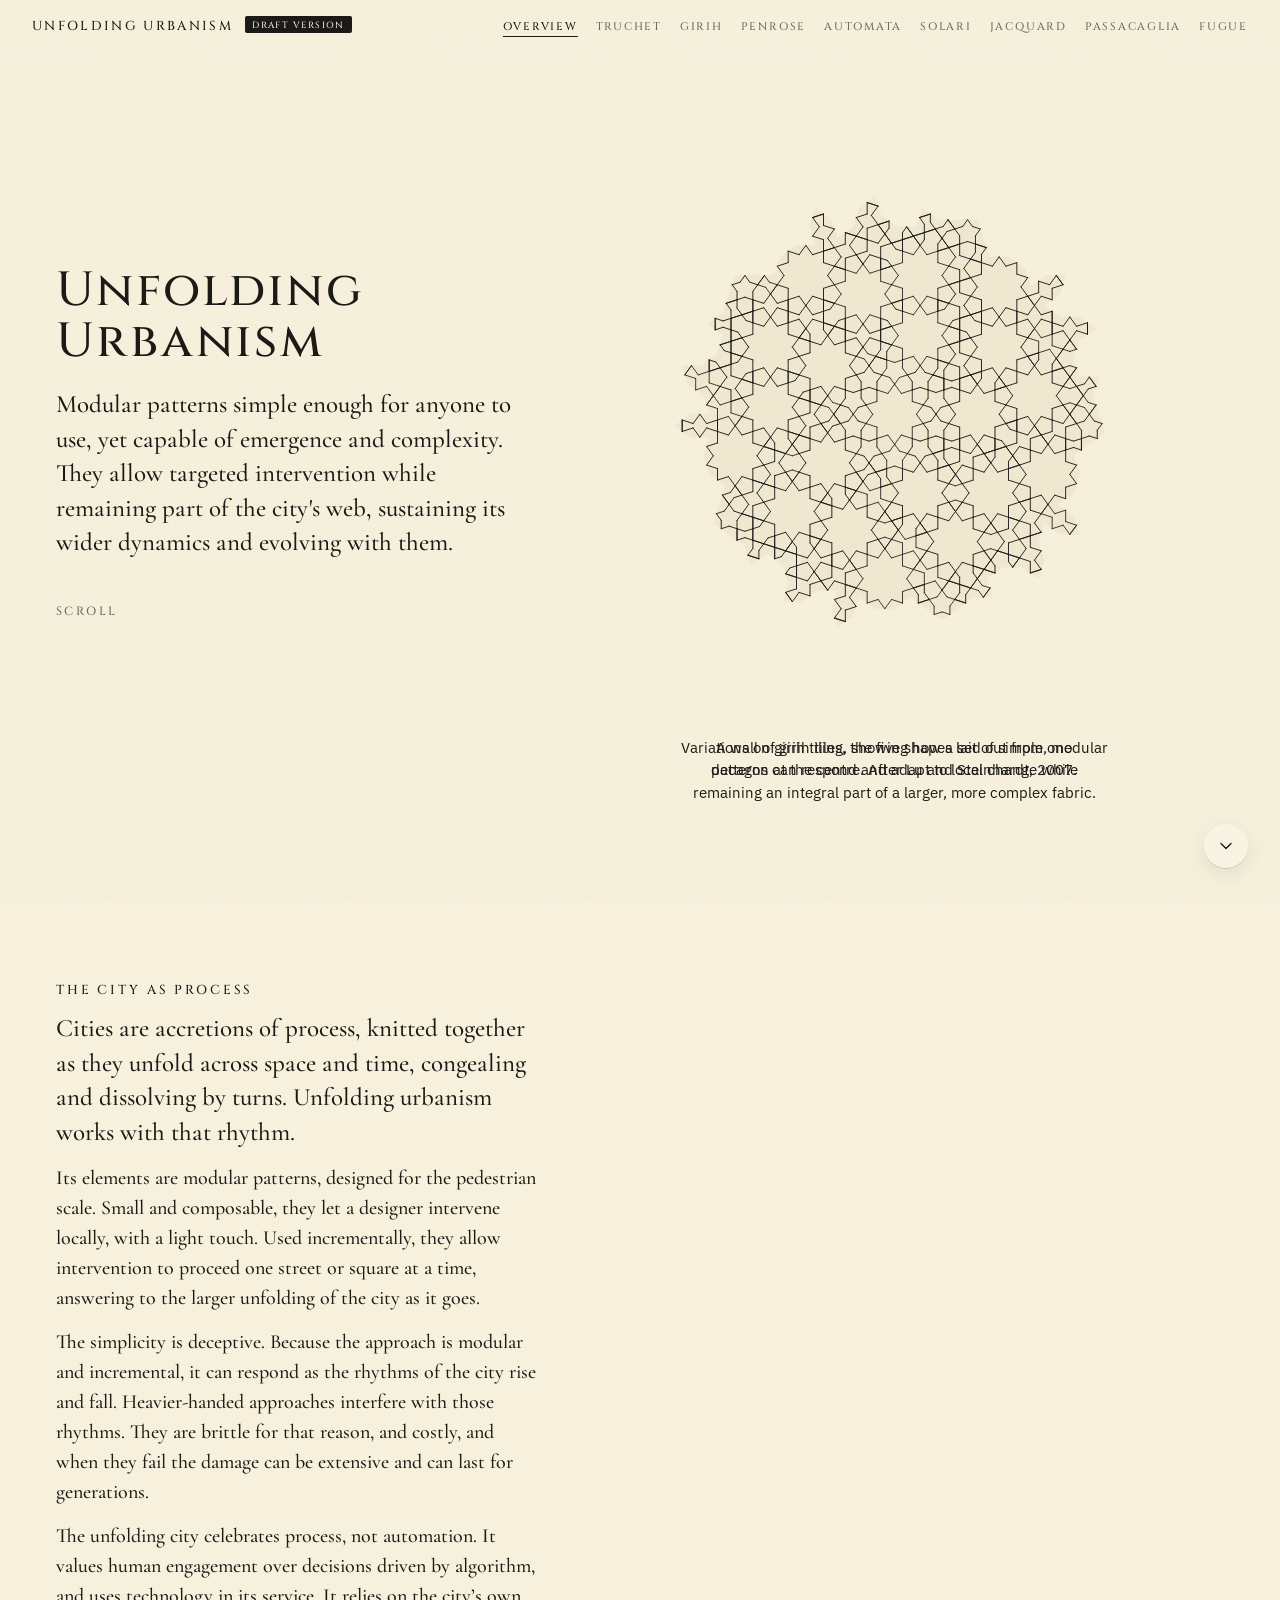
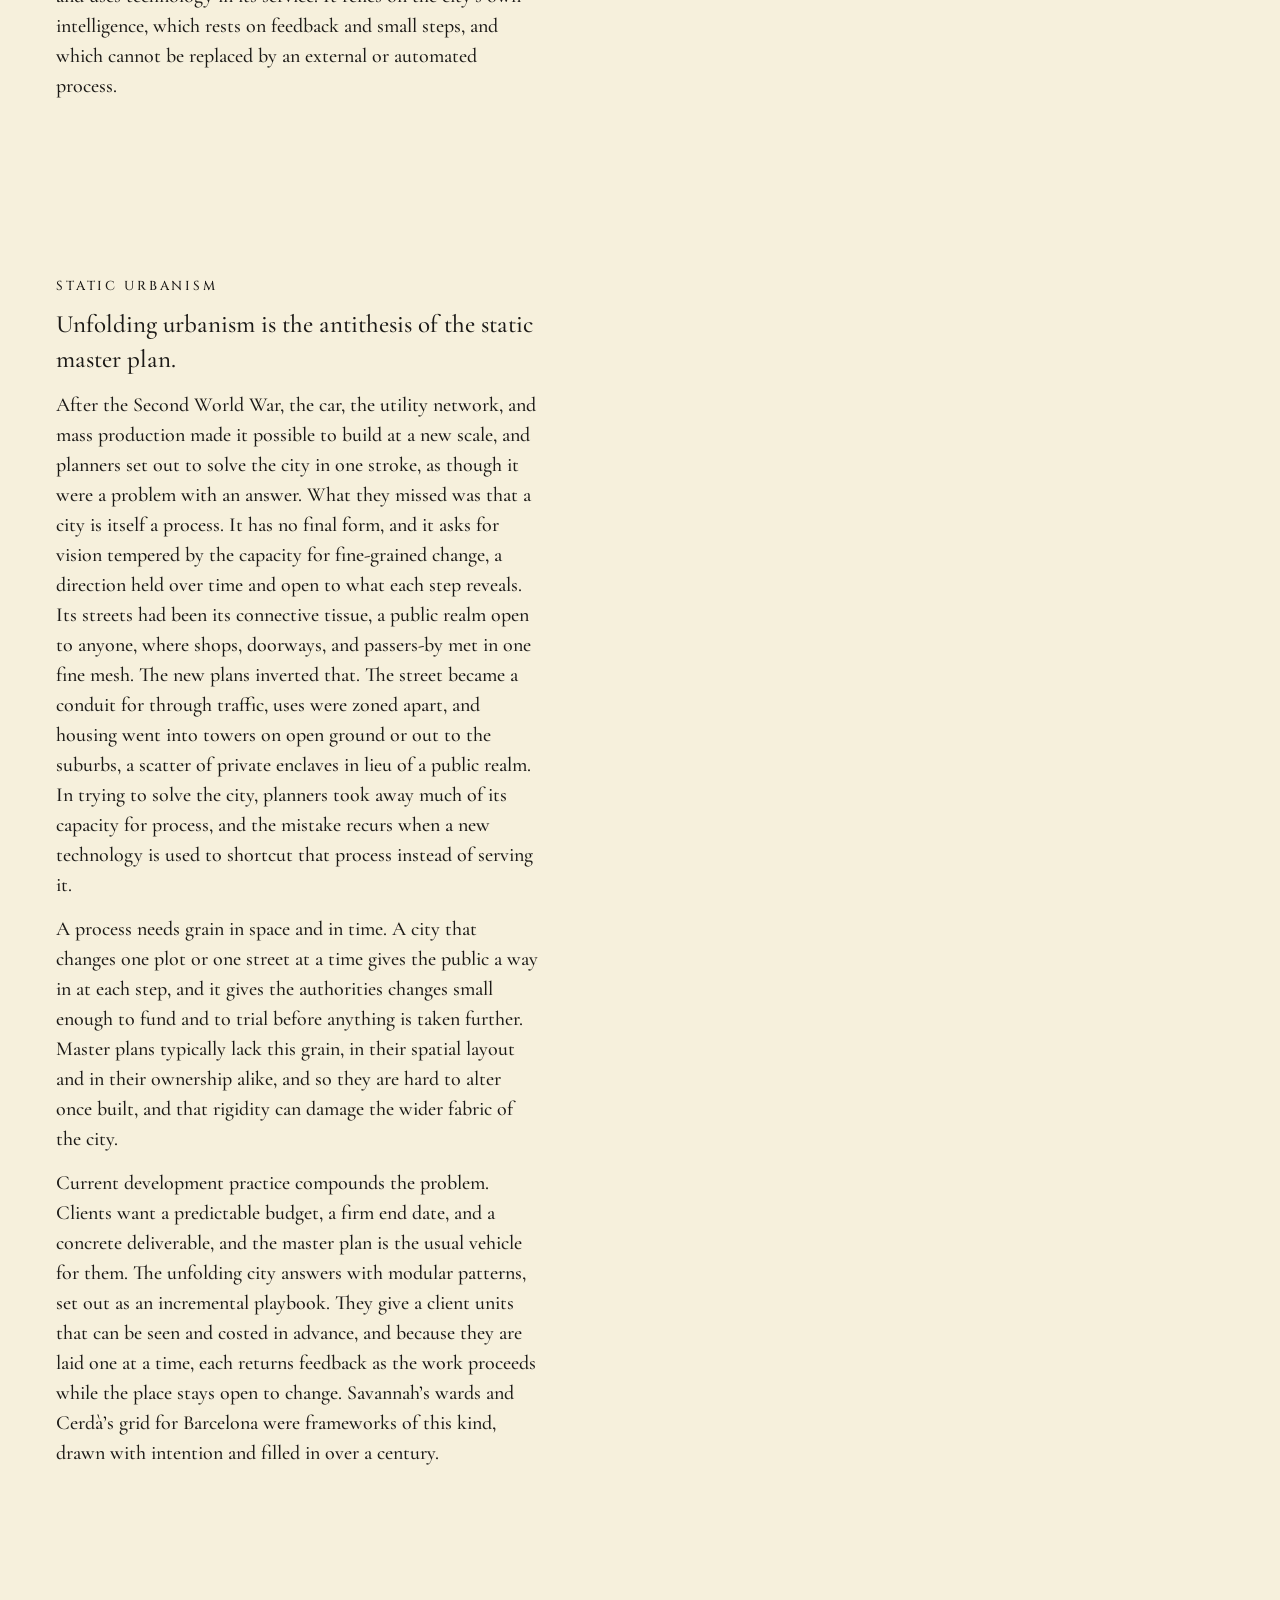
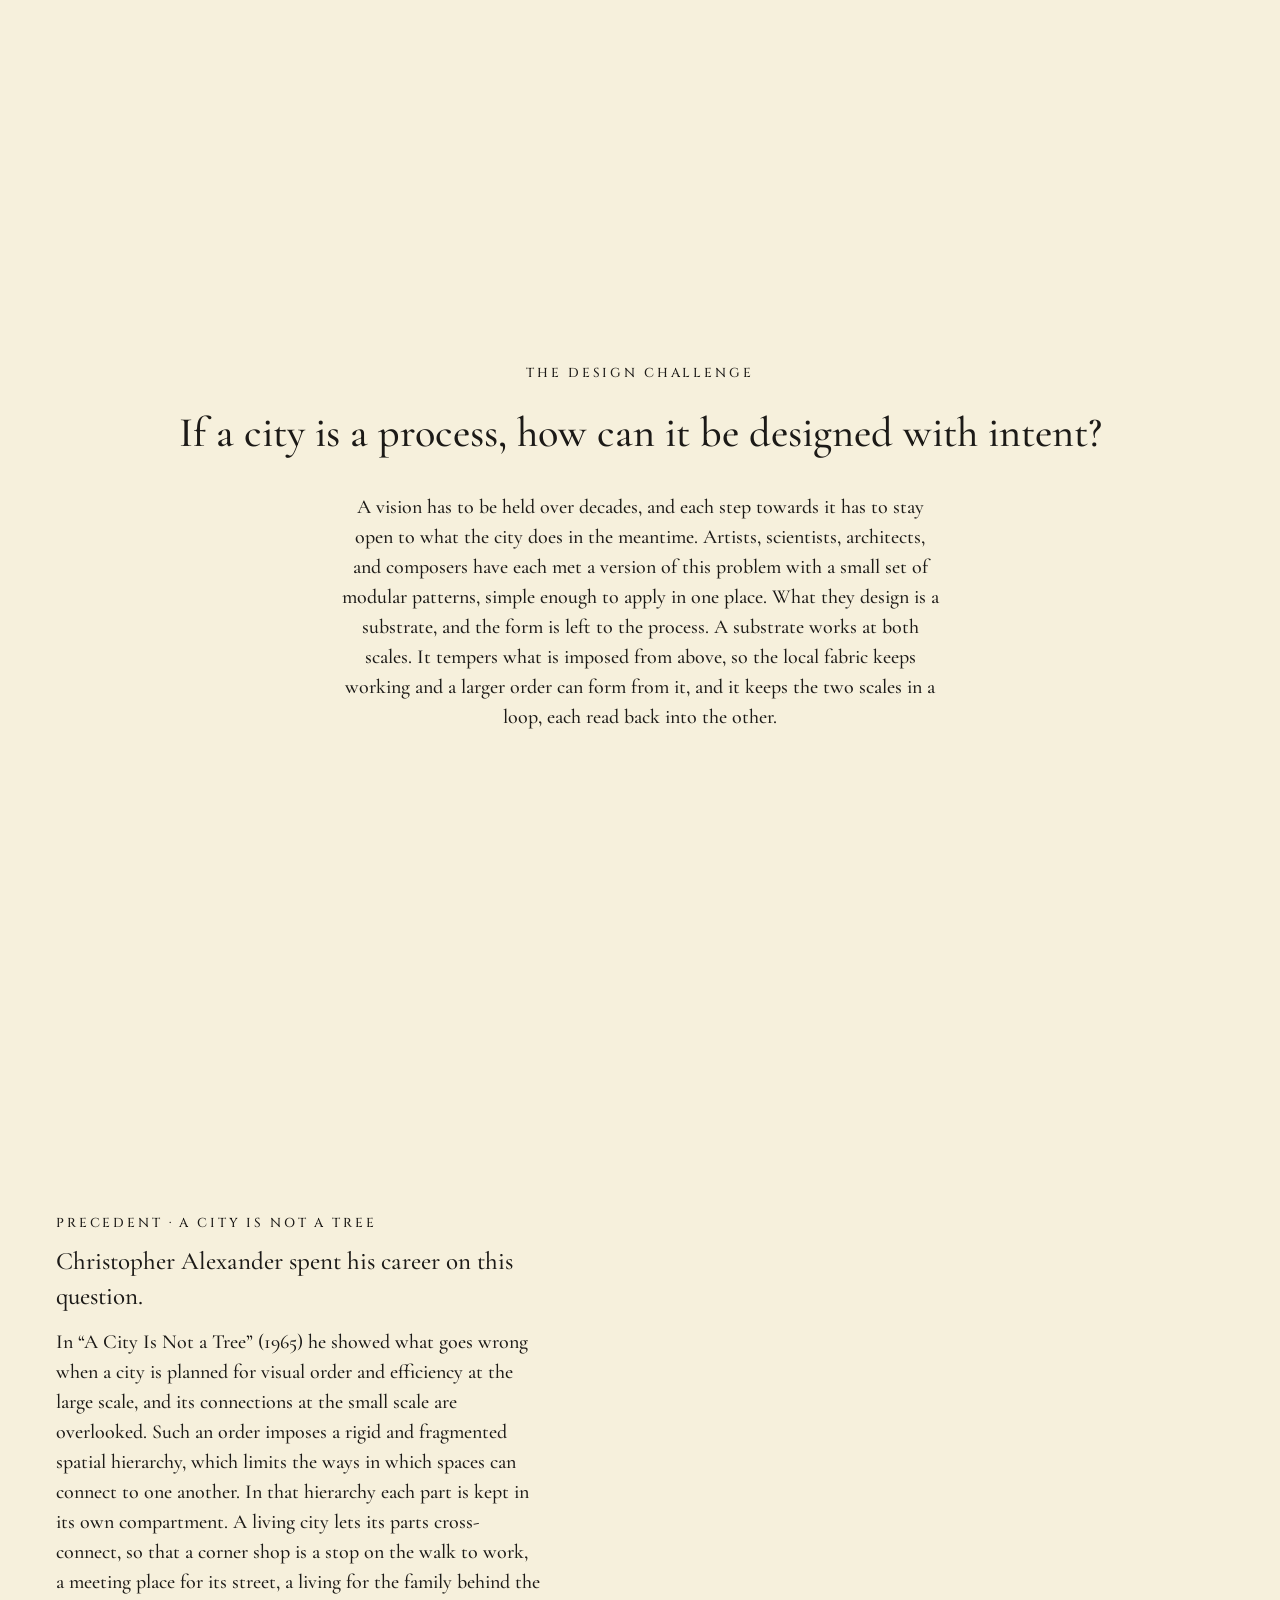
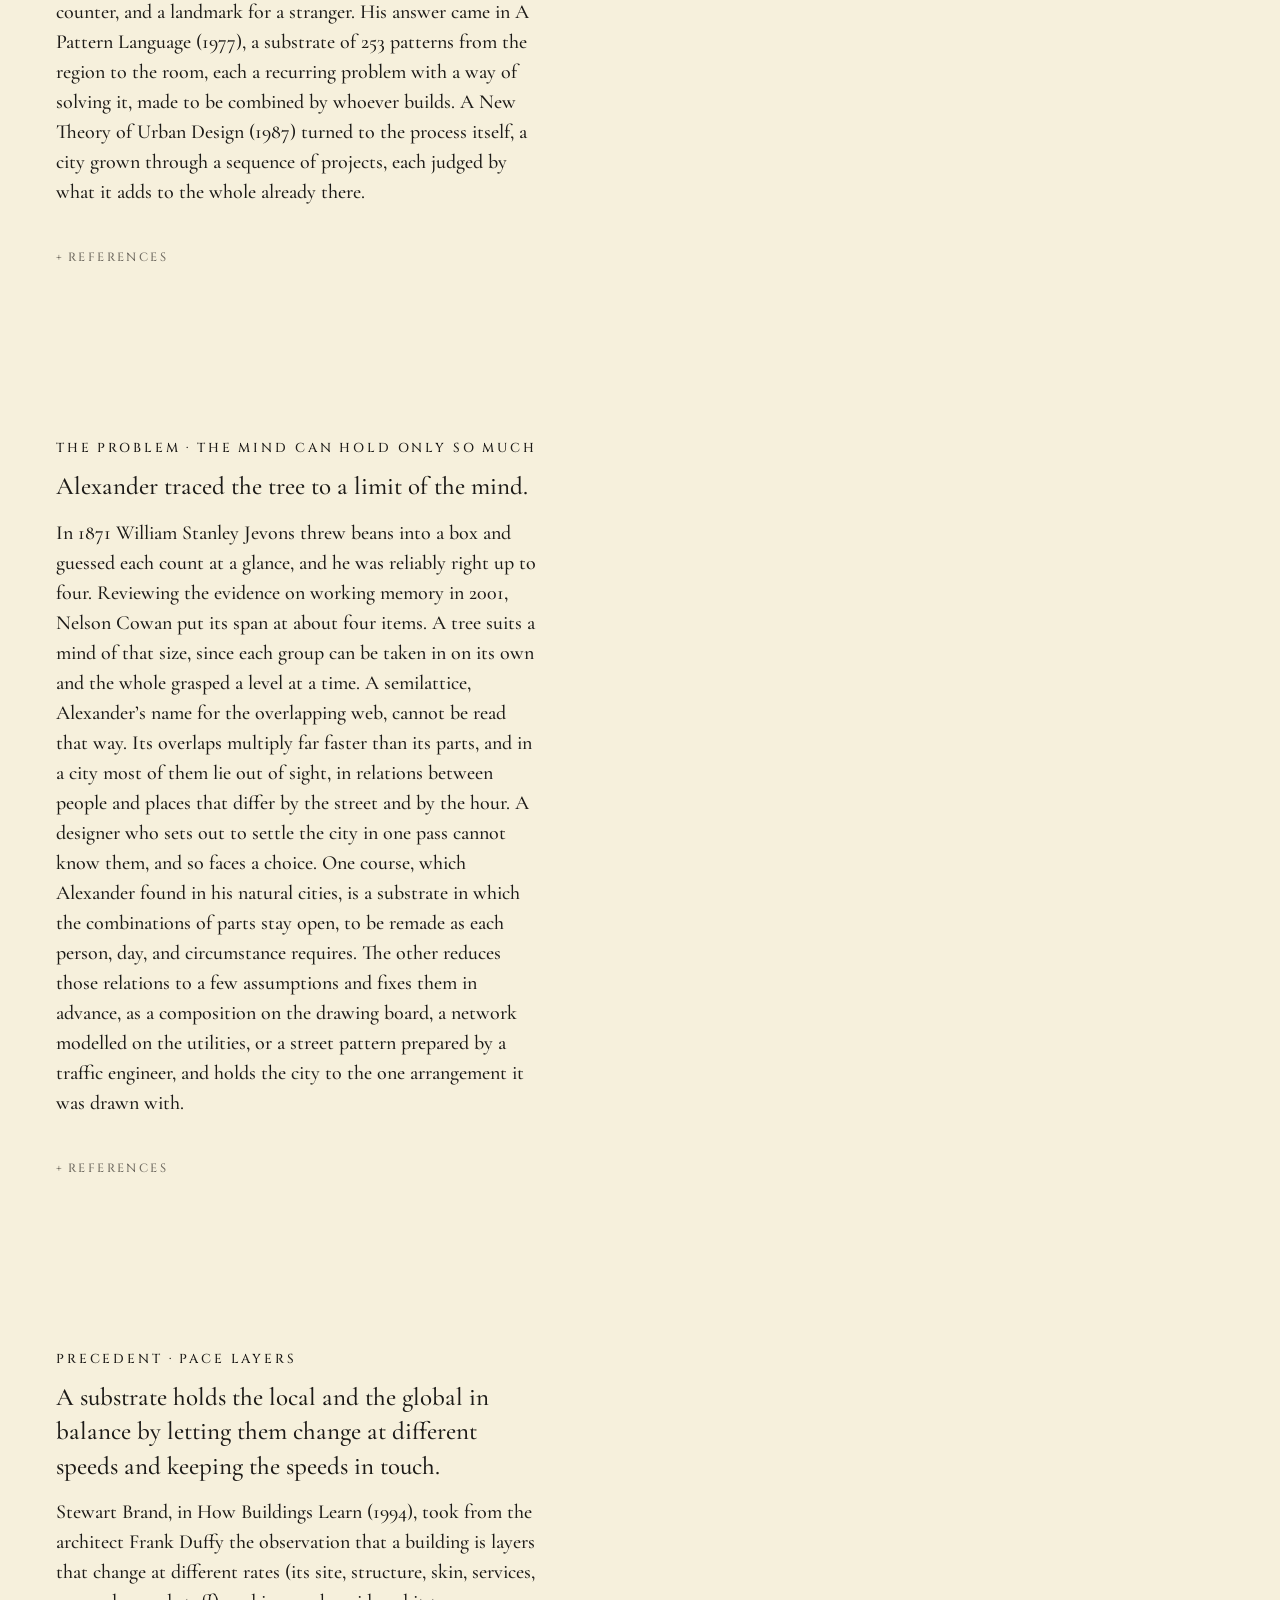
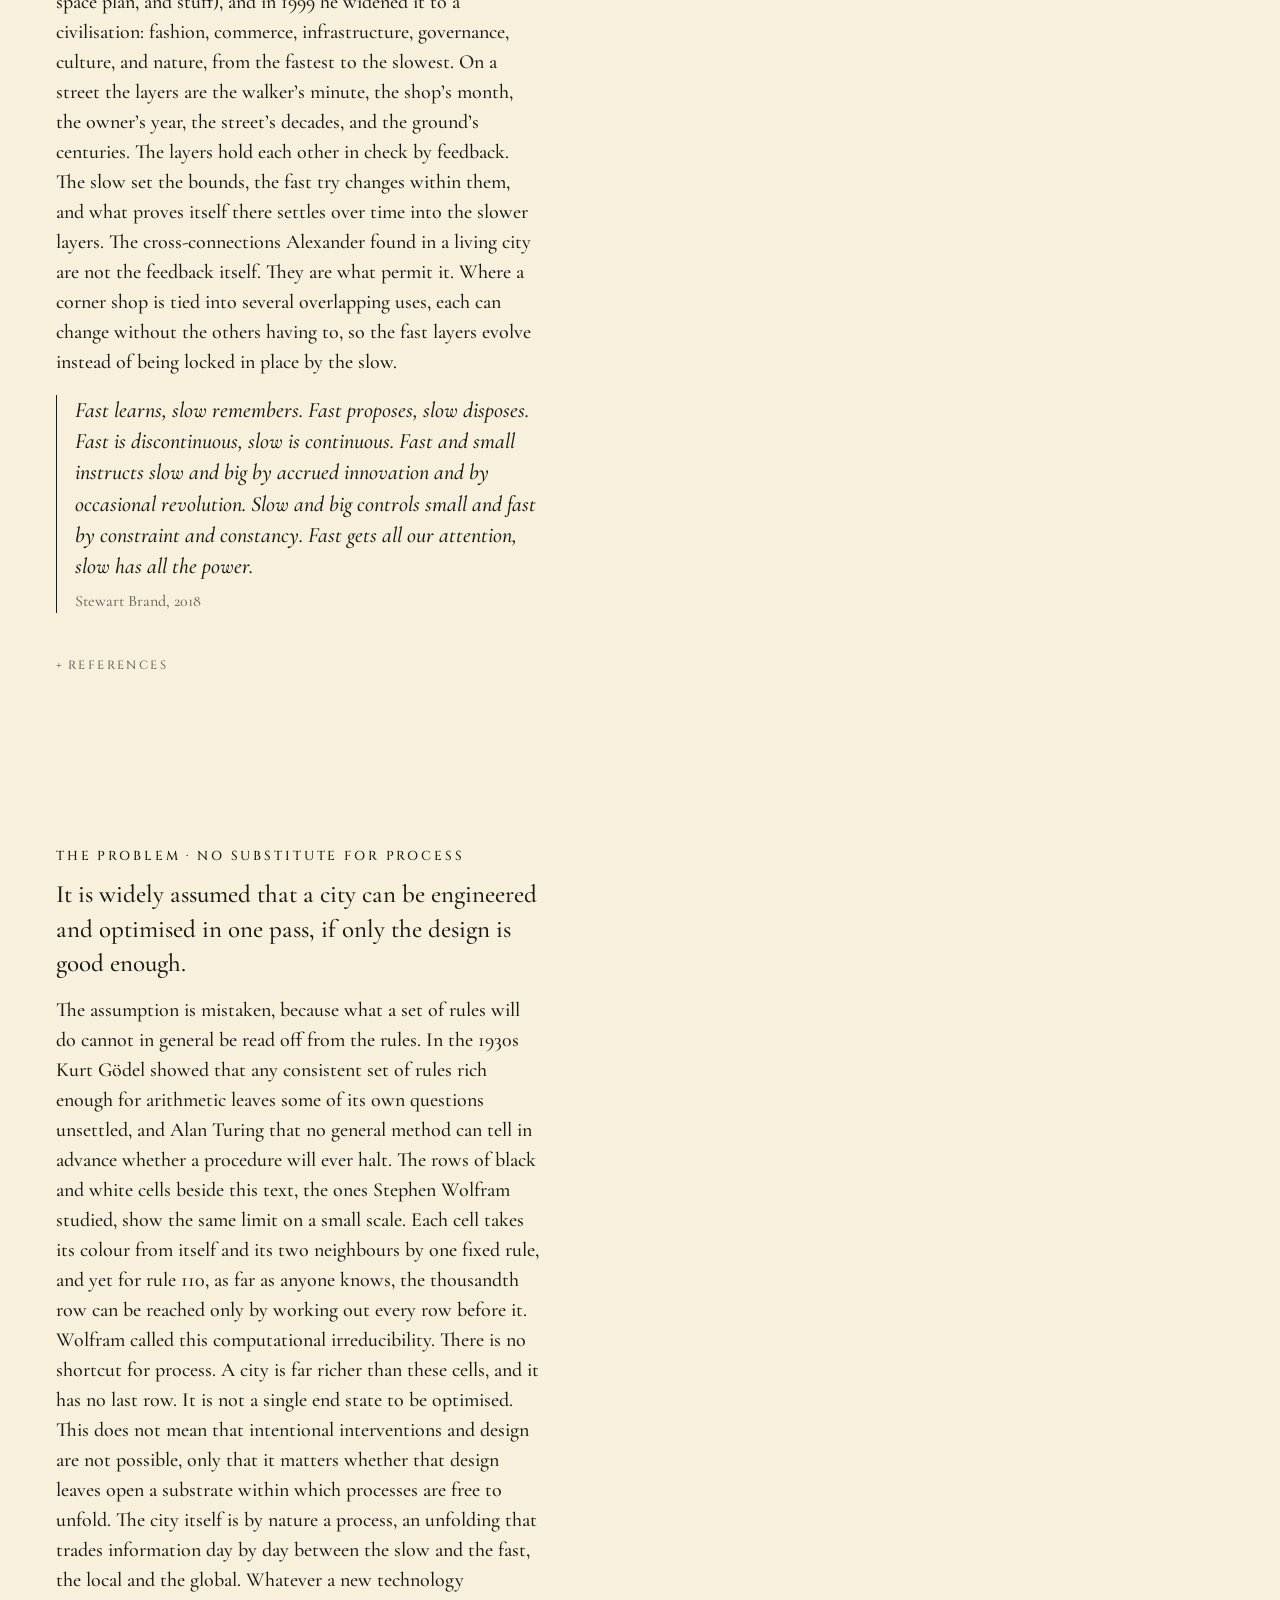
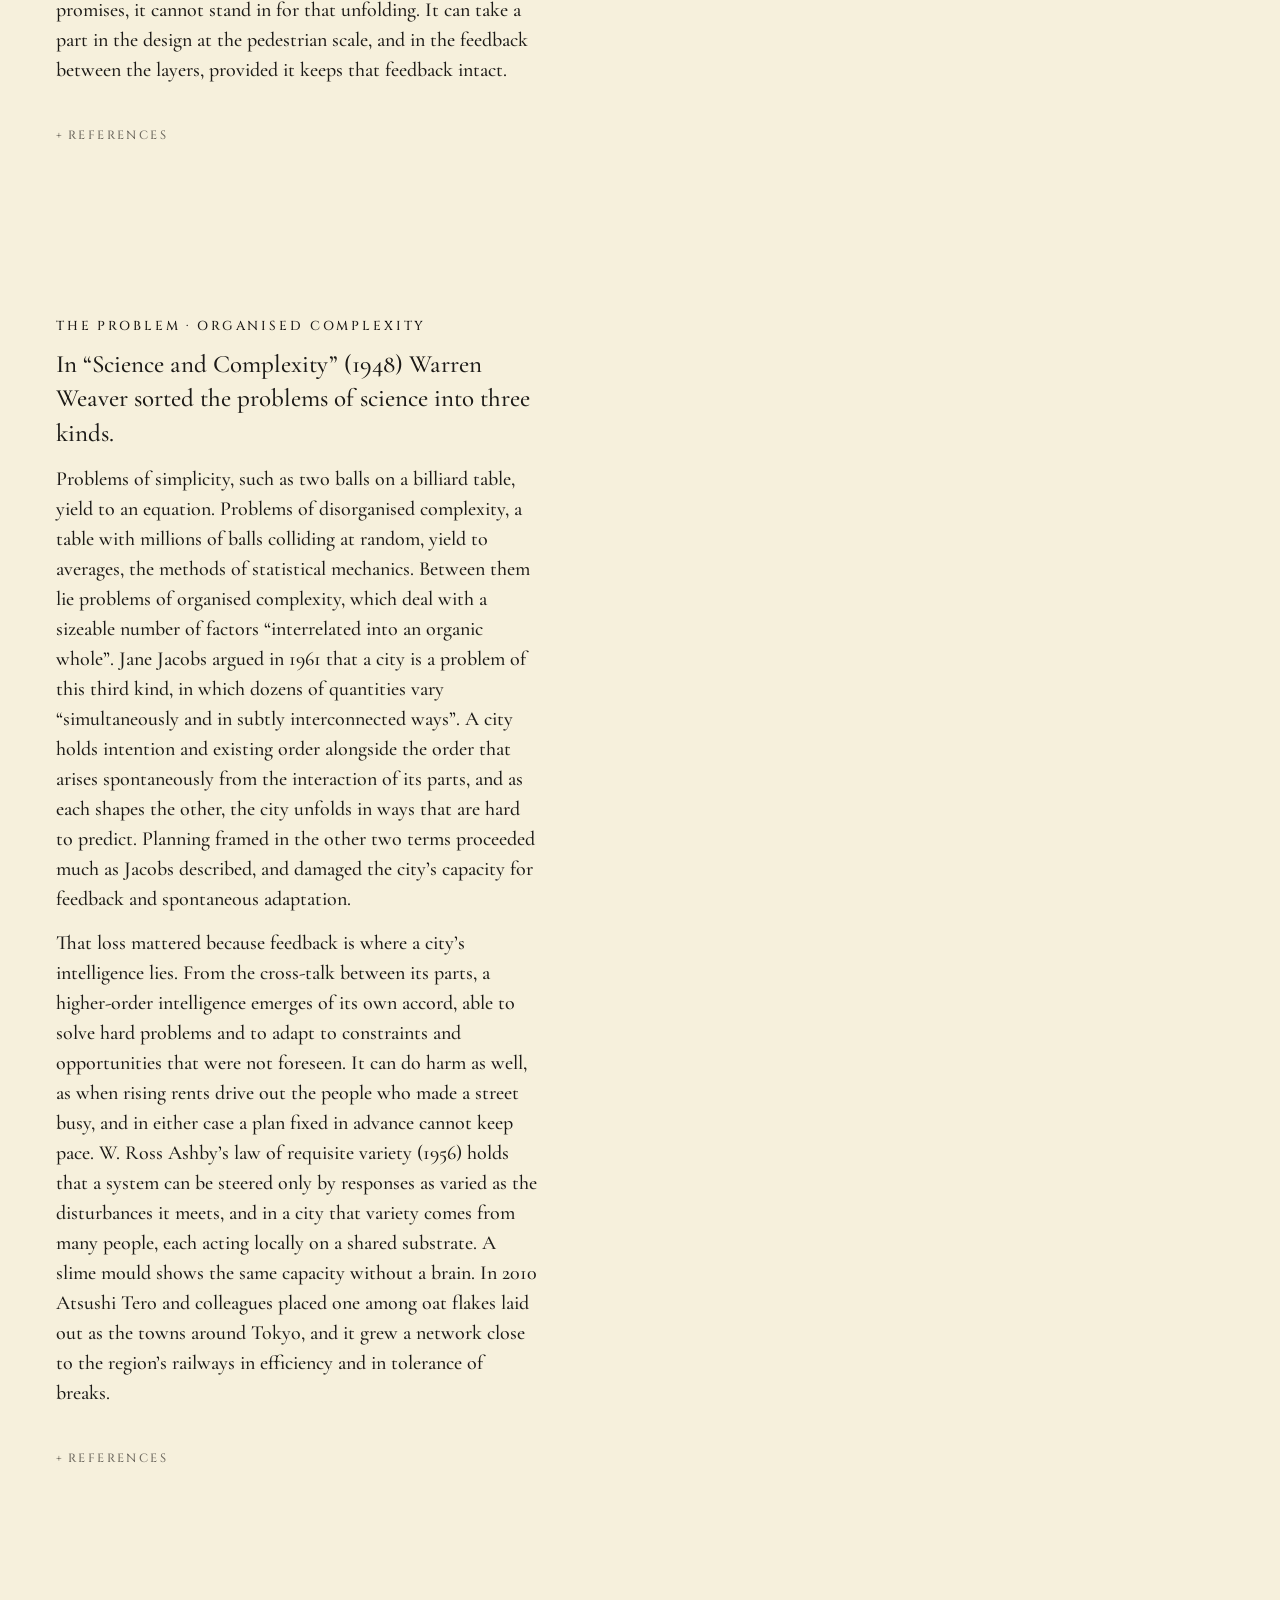
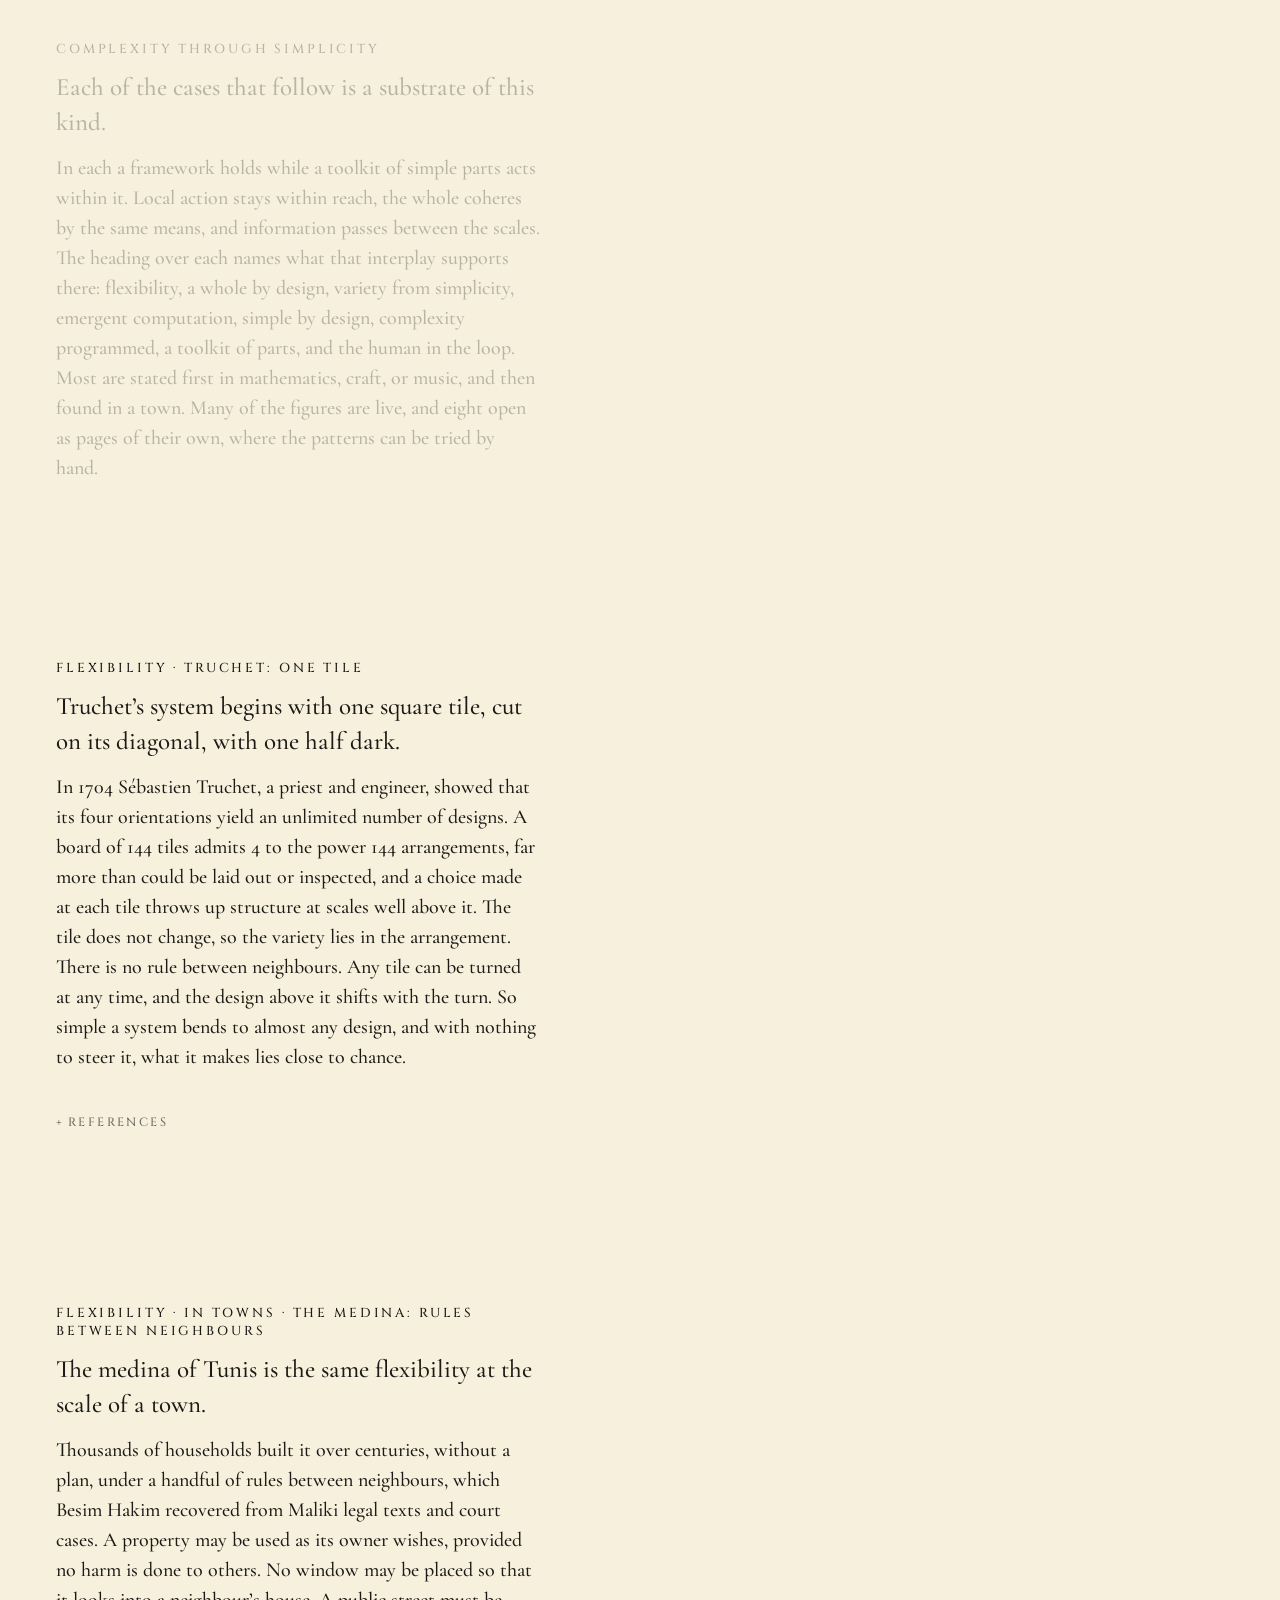
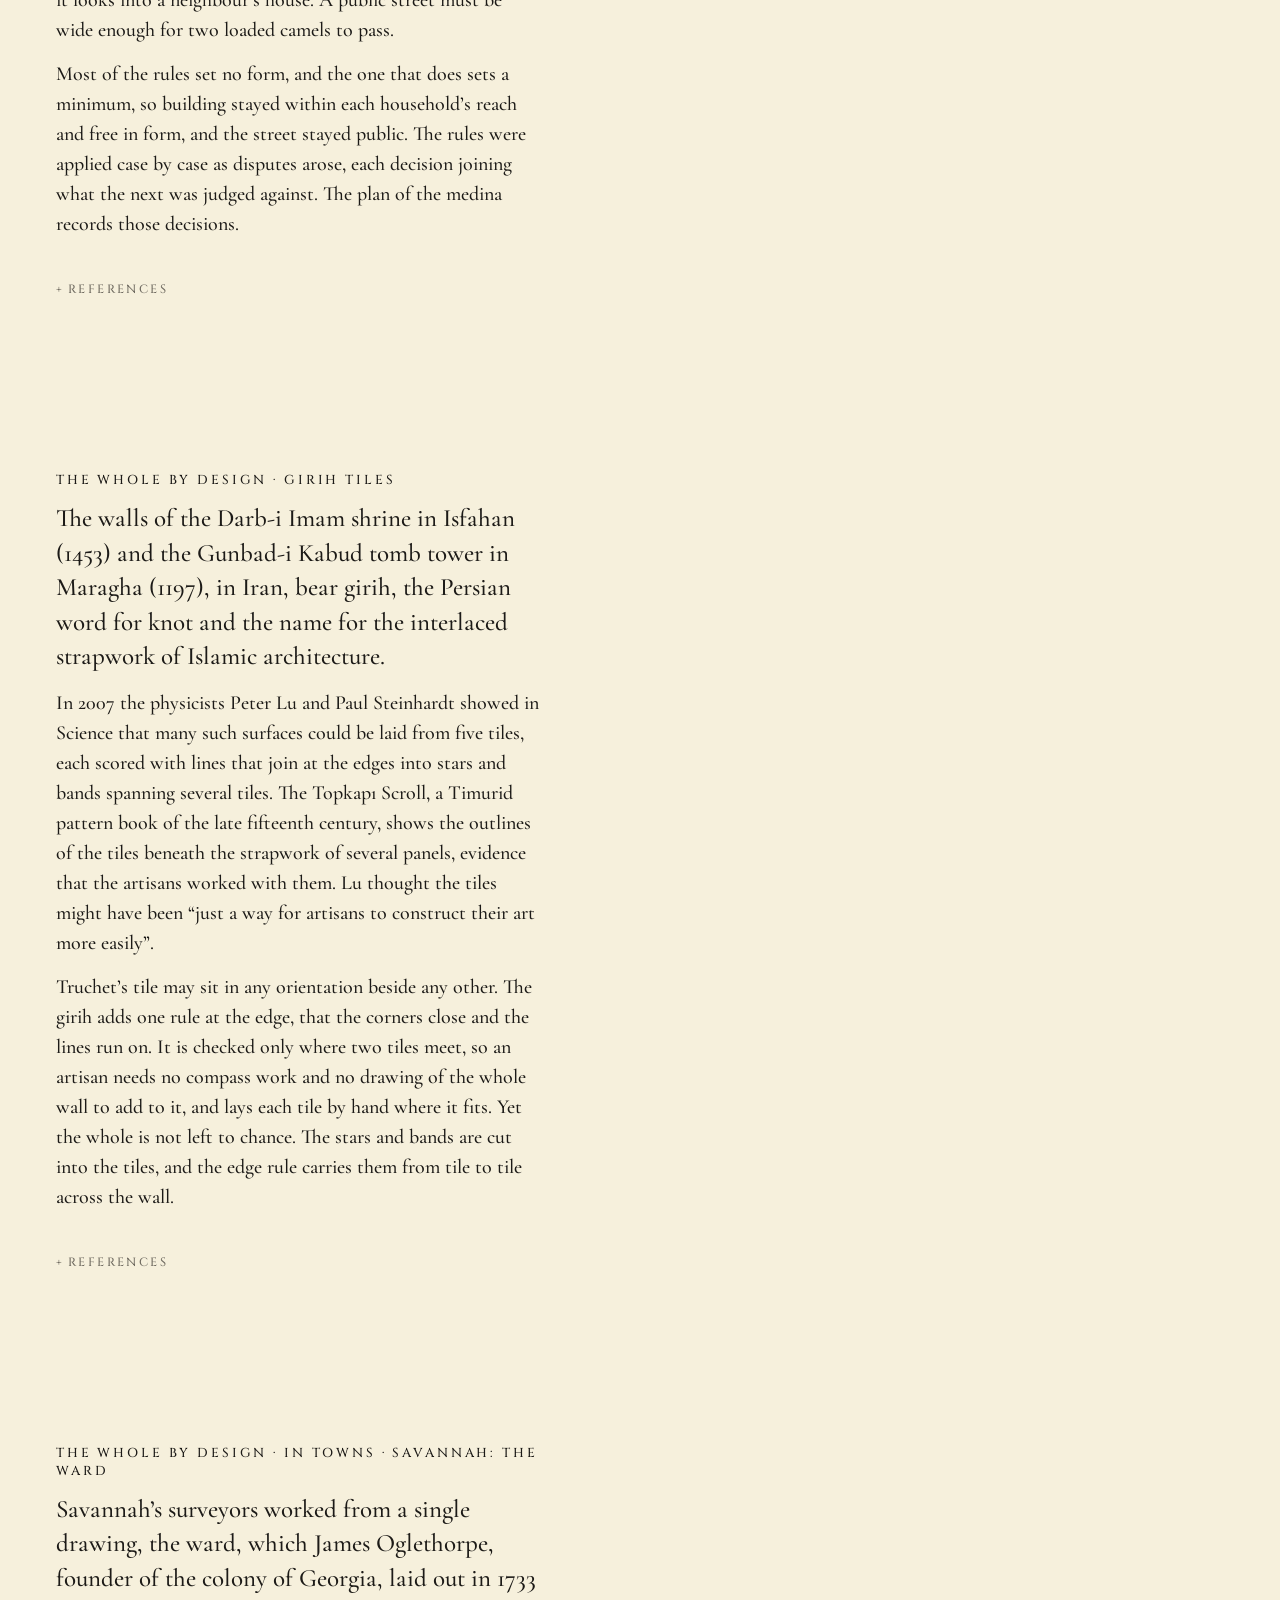
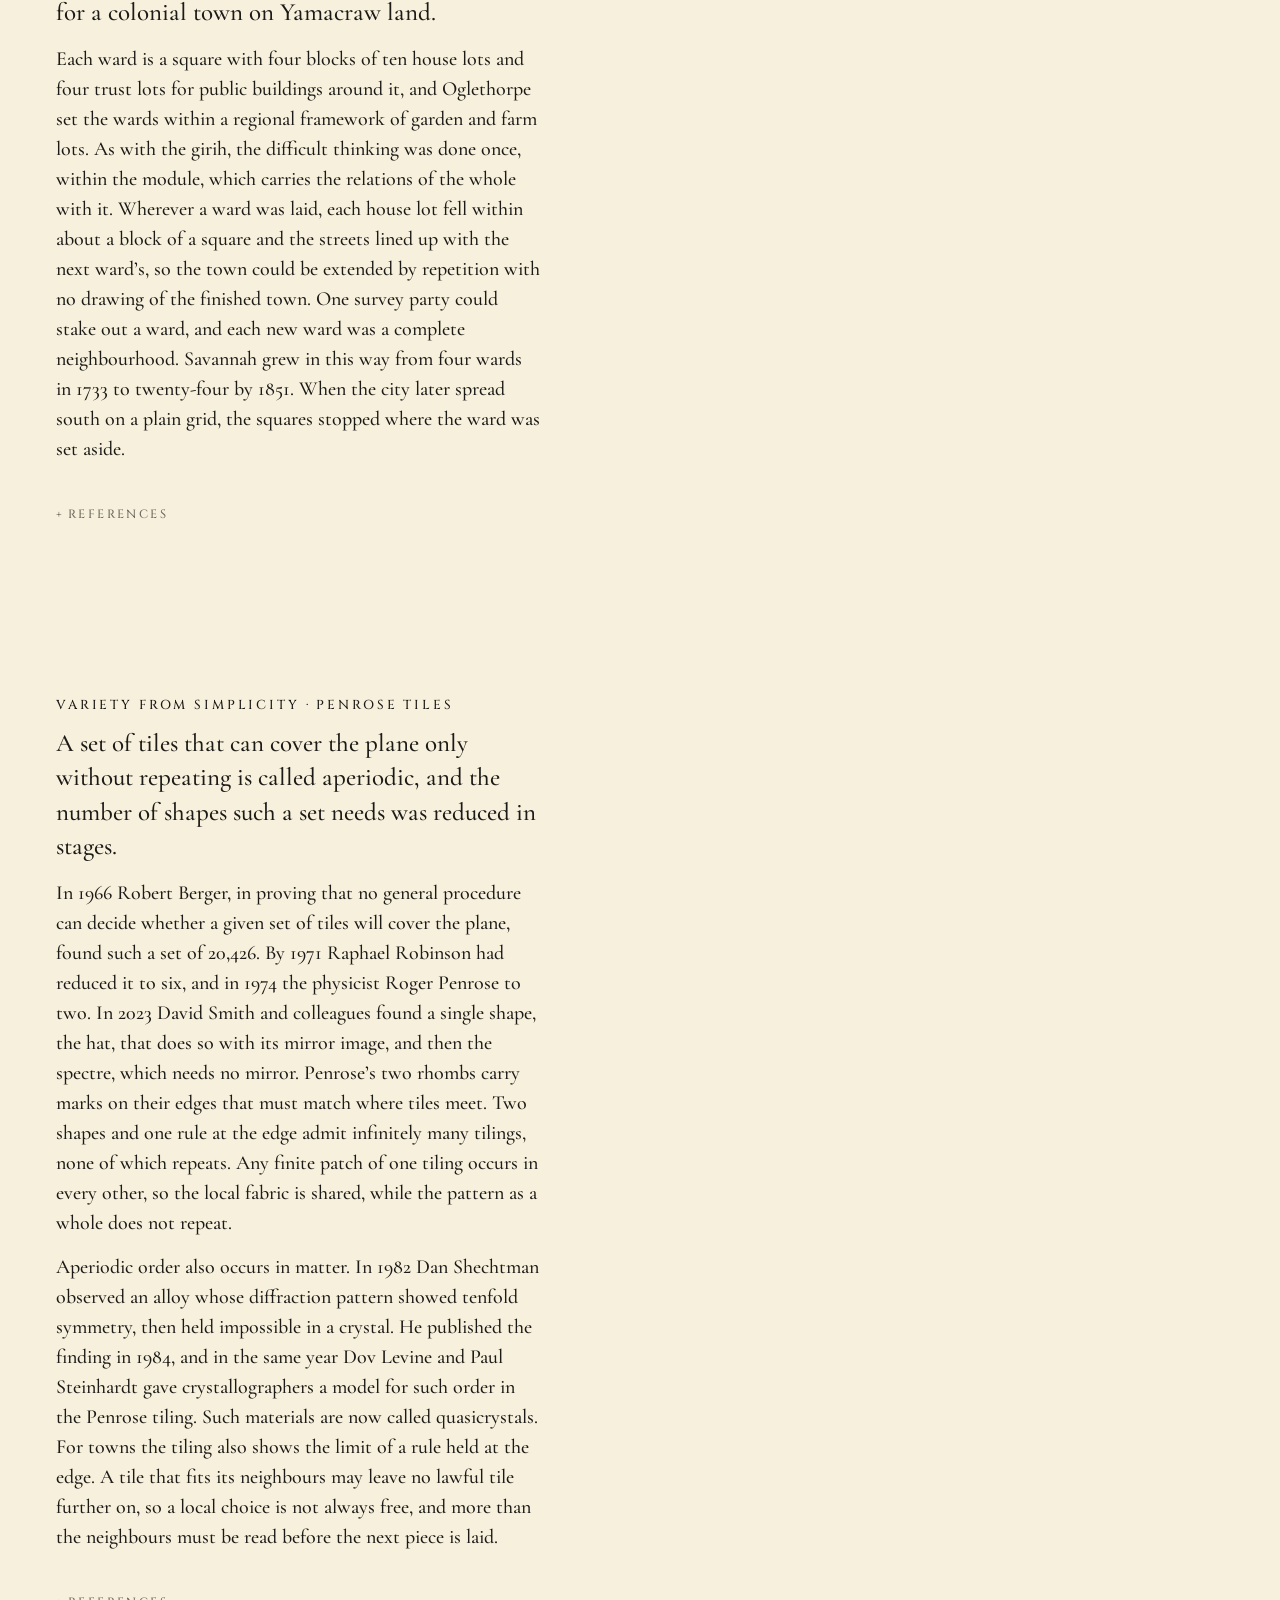
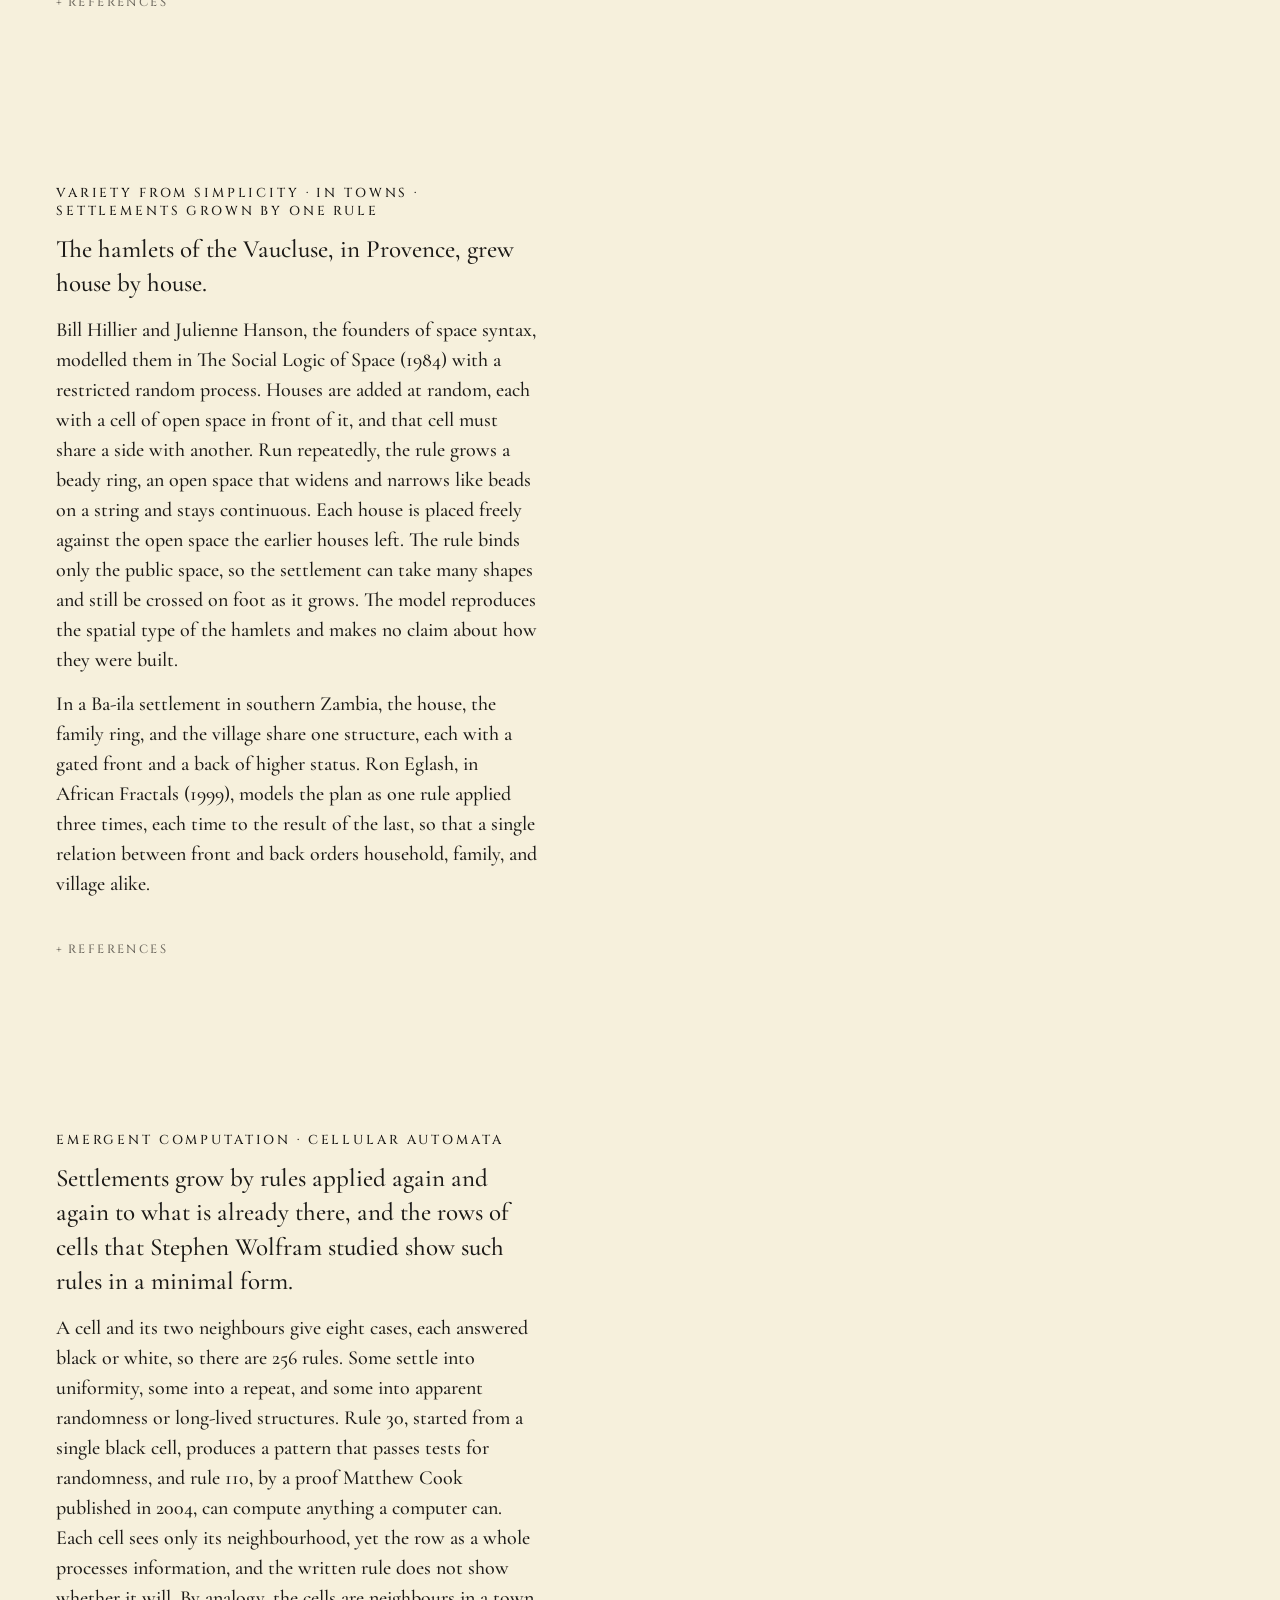
==== index.html @ 06b2ab98 "The site as of 2026-10-13" ====
<!doctype html>
<html lang="en">
<head>
<meta charset="utf-8">
<meta name="robots" content="noindex, nofollow">
<meta name="viewport" content="width=device-width, initial-scale=1">
<title>Unfolding Urbanism</title>
<link rel="stylesheet" href="https://fonts.googleapis.com/css2?family=Cinzel:wght@400;500;600&family=Cormorant+Garamond:ital,wght@0,500;0,600;1,500&family=IBM+Plex+Sans:ital,wght@0,400;0,500;0,600;1,400&display=swap">
<link rel="stylesheet" href="top.css?v=9f1ed714">
<link rel="stylesheet" href="scroll.css?v=da4efe7e">
<style>
  :root { --tile: #f0e8d0; }   /* the wall's tiles, one shade deeper than the paper */
  /* the overview: the presentation as a short story, a few sentences a passage, and a picture held beside it. A picture
     that has a page behind it opens that page; so does the line under the passage */
  /* a wider column for the story than on the pages it links to, since here the text carries the argument */
  @media (min-width: 901px) { .scrolly { grid-template-columns: minmax(400px, 46%) 1fr; } .hold { padding-bottom: 96px; } }
  @media (max-width: 900px) { .hold { height: 50vh; padding: 48px 12px 24px; } .top .nav a:not(.home) { display: inline; } .top .nav { font-size: 11px; gap: 12px; flex-wrap: nowrap; justify-content: flex-start; overflow-x: auto; max-width: 60vw; scrollbar-width: none; } .top .nav::-webkit-scrollbar { display: none; } .scrolly .story section > :first-child { scroll-margin-top: calc(50vh + 24px); } }
  .story section { min-height: 66vh; padding: 9vh 0; max-width: 37em; }
  .story section > :first-child { scroll-margin-top: 96px; }
  .story section:first-child { min-height: 100vh; }
  /* a passage shorter than its section sits at the foot of it, nearer the reader's eye as it scrolls up into view */
  .story section:not(:first-child):not(.full) { justify-content: flex-end; }
  /* a passage with no picture, set across the whole page: centred, in large type, and tall enough that its words are off the
     window before the picture of the passage after it comes in */
  .story section.full { width: calc(100vw - 112px); max-width: none; min-height: 130vh; align-items: center; text-align: center; }
  .story section.full h2 { margin-bottom: 24px; }
  .story section.full p { max-width: 30em; margin: 32px 0 0; }   /* a line under the question, in the page's own size */
  .story section.full p.lead { max-width: 22em; margin: 0; font-size: clamp(30px, 3.3vw, 52px); line-height: 1.28; }
  @media (max-width: 900px) { .story section.full { width: auto; min-height: 100vh; } .story section.full p.lead { font-size: 26px; } }
  .story h2 { margin-bottom: 12px; }
  .story p.lead { margin-bottom: 14px; }
  .story .go { margin: 16px 0 0; font-family: var(--caps); font-size: 13px; letter-spacing: .2em; text-transform: uppercase; }
  .story .go a { border-bottom: 1px solid var(--ink); padding-bottom: 3px; }
  /* the references of a passage, closed until asked for */
  .story details.refs { margin-top: 16px; }
  .story details.refs summary { cursor: pointer; list-style: none; padding: 12px 0; font-family: var(--caps); font-size: 12px; letter-spacing: .2em; text-transform: uppercase; color: var(--muted); }
  .story details.refs summary::-webkit-details-marker { display: none; }
  .story details.refs summary::before { content: "+"; display: inline-block; width: 12px; }
  .story details.refs[open] summary::before { content: "\2212"; }
  .story details.refs ol { margin: 8px 0 0; padding: 0 0 0 12px; list-style: none; }
  .story details.refs li { font-size: 16px; line-height: 1.4; color: var(--muted); margin: 0 0 8px; }
  .board figure { position: absolute; inset: 0; margin: 0; display: flex; flex-direction: column; align-items: center; justify-content: center; opacity: 0; visibility: hidden; transition: opacity .7s ease, visibility 0s .7s; pointer-events: none; }
  .board figure.on { opacity: 1; visibility: visible; transition: opacity .7s ease, visibility 0s; pointer-events: auto; }
  /* a picture with a page behind it cycles through a few of that page's states, and the way in is written under it */
  .board figure img.frame { position: absolute; inset: 0; width: 100%; height: 100%; object-fit: contain; object-position: center bottom; opacity: 0; transition: opacity 1.2s ease; }
  .board figure img.frame.now { position: static; opacity: 1; }
  .board figure .frames { position: relative; display: flex; align-items: center; justify-content: center; width: 100%; height: 100%; min-height: 0; }
  .board figcaption { position: relative; z-index: 1; }
  .board figcaption.explore { margin-top: 24px; font-family: var(--caps); font-size: 13px; font-style: normal; letter-spacing: .2em; text-transform: uppercase; color: var(--ink); }
  .board figcaption.explore a { color: var(--ink); border-bottom: 1px solid var(--ink); padding-bottom: 4px; }
  .board figcaption.explore a::after { content: "\00a0\2192"; }
  .board figcaption.explore.note { font-family: inherit; font-size: 15px; font-style: italic; letter-spacing: 0; text-transform: none; color: var(--muted); }
  .board figure > a { display: flex; align-items: center; justify-content: center; width: 100%; flex: 1 1 0; min-height: 0; }
  .board figure img { display: block; max-width: 100%; max-height: 100%; }
  /* a picture fades into the page at its edges, so its paper and the page's never meet at a line */
  .board figure > a > img, .board figure > img, .board figure .frames img { -webkit-mask-image: linear-gradient(to right, transparent, #000 3%, #000 97%, transparent), linear-gradient(to bottom, transparent, #000 3%, #000 97%, transparent); -webkit-mask-composite: source-in;
    mask-image: linear-gradient(to right, transparent, #000 3%, #000 97%, transparent), linear-gradient(to bottom, transparent, #000 3%, #000 97%, transparent); mask-composite: intersect; }
  .board figure.crisp img { -webkit-mask-image: none; mask-image: none; border-radius: 6px; }
  .board figure.drawn img { width: min(100%, 720px); height: auto; }
  .board figcaption { margin-top: 16px; font-family: var(--sans); font-size: 15px; font-weight: 400; color: var(--ink); text-align: center; line-height: 1.5; text-wrap: balance; }
  .board figure.anim canvas { display: block; width: 100%; height: auto; aspect-ratio: 2.6; max-height: calc(100% - 48px); }
  .board figure.anim.tall canvas { width: min(100%, 640px); aspect-ratio: .95; }
  .board figure.anim.wide canvas { width: min(100%, 720px); aspect-ratio: 1.75; }
  .board figure.anim.strip canvas { width: min(100%, 760px); aspect-ratio: 3.2; }
  .board figure.anim.towns canvas { width: min(100%, 760px); aspect-ratio: 1.9; }
  @media (max-width: 600px) { .board figure.anim.towns canvas { aspect-ratio: .9; } }
  @media (max-width: 600px) { .board figure.anim.trio canvas { aspect-ratio: 1.1; } }
  .board figure.anim.square canvas { width: min(100%, 600px); aspect-ratio: .9; }
  .board figure.photo img { width: min(100%, 720px); height: auto; }
  .board figure.photo figcaption { width: min(100%, 720px); text-align: center; line-height: 1.5; }
  .board figcaption a { color: inherit; text-decoration: none; border-bottom: 1px solid var(--line); }
  @media (hover: hover) { .board figcaption a:hover { color: var(--ink); border-bottom-color: var(--ink); } }
  .board figure.drawn svg.dots + figcaption { margin-top: 32px; }
  /* the two figures drawn here */
  .board svg.dots { width: min(70%, 460px); height: auto; }
  .board svg.dots circle { fill: var(--ink); }
  .board svg.loop { width: min(100%, 620px); height: auto; overflow: visible; }
  .board svg.loop .ring { fill: none; stroke: var(--muted); stroke-width: .7; stroke-dasharray: 2 2; }
  .board svg.loop .pt { fill: var(--ink); }
  .board svg.loop .back { fill: var(--emerge); }
  .board svg.loop text { font-family: var(--caps); font-size: 6px; letter-spacing: .1em; text-transform: uppercase; fill: var(--muted); }
  .tocome { width: min(100%, 520px); aspect-ratio: 4 / 3; display: flex; align-items: center; justify-content: center; padding: 24px; text-align: center; border: 1px dashed var(--line);
            font-family: var(--caps); font-size: 10px; letter-spacing: .2em; text-transform: uppercase; color: var(--grey); }
  /* the opening picture, a girih wall and the moves played on it (girih-wall.js): the tiles one shade deeper than the paper, and their
     lines, which take the colour the script gives each tile for its age. The two rules name no ancestor, since a rule that does is not
     applied to a shape drawn through a use element. The wall keeps clear of the count at its right */
  .board svg.wall { display: block; width: calc(100% - 80px); height: calc(100% - 72px); margin-right: 80px; overflow: visible; color: var(--ink); }
  .wall-tile { stroke-linejoin: round; }
  .wall-line { fill: none; stroke: currentColor; stroke-linecap: round; stroke-linejoin: round; }
  /* the fill of the tiles and the width of the lines are set on their layers, so that the script can swell a fresh tile's lines
     and flush a tile that is taken out, through the use element that draws it */
  .wall-shapes { fill: var(--tile); stroke: var(--tile); stroke-width: .6; }
  /* the same play small, beside the girih case */
  .board svg.girih-patch { display: block; width: min(100%, 520px); aspect-ratio: 1; margin-bottom: 24px; overflow: visible; color: var(--ink); }
  /* the Truchet board beside its case (truchet-live.js): the tiles turn about their own middles */
  .board svg.truchet-patch { display: block; width: min(100%, 480px); aspect-ratio: 1; margin-bottom: 24px; }
  /* the Penrose patch, the Solari board, and the loom, live beside their cases */
  .board svg.penrose-patch { display: block; width: min(100%, 520px); aspect-ratio: 1; margin-bottom: 24px; overflow: visible; }
  .penrose-patch .pt { fill: var(--tile); stroke: var(--ink); stroke-width: 1; stroke-linejoin: round; }
  .board svg.solari-patch { display: block; width: min(100%, 760px); margin-bottom: 24px; }
  .solari-glyph { font-family: 'IBM Plex Sans Condensed', 'IBM Plex Sans', 'Helvetica Neue', Arial, sans-serif; font-size: 19px; font-weight: 500; fill: #f1e8d0; }
  .board svg.loom-patch { display: block; width: min(100%, 640px); margin-bottom: 24px; }
  .board svg.lattice-patch { display: block; width: min(100%, 720px); margin-bottom: 24px; }
  .truchet-spin { transform-box: fill-box; transform-origin: center; }
  .truchet-cell { fill: var(--plate); stroke: var(--line); stroke-width: .5; }
  .truchet-dark { fill: var(--ink); }
  .board svg.girih-patch .wall-shapes { stroke: var(--line); stroke-width: 1; }   /* the tiles' outlines show, pale, so the joins can be read */
  .wall-shapes use, .wall-lines use, .wall-ghosts use { transform-box: fill-box; transform-origin: center; }   /* a tile popping in or out scales about its own middle */
  .wall-ghosts, .wall-lines { stroke-width: 1.8; }
  /* a few photographs or plans side by side, each set in the page's ink on its paper, with its caption and, smaller, its credit */
  .plates { display: grid; grid-template-columns: 1fr 1fr; gap: 24px; width: min(100%, 720px); }
  .plates img { display: block; width: 100%; height: auto; }
  .plates p { margin: 8px 0 0; font-family: var(--sans); font-size: 14px; line-height: 1.4; font-weight: 400; color: var(--ink); }
  .plates a { display: block; font-family: var(--sans); font-size: 13px; font-style: normal; color: var(--muted); text-decoration: none; }
  @media (hover: hover) { .plates a:hover { color: var(--ink); } }
  @media (max-width: 900px) { .plates { gap: 8px; } .plates p { font-size: 13px; } .plates a { font-size: 12px; } }
  /* the count at the right of the wall: the five tiles, each with the number of it in the wall. Every tile has a row of one height,
     so the numbers stand at equal steps. It is spaced on the pages' unit of 8px, and the numbers are in the face the scrolled pages
     use for counts (notes/design-principles.md). It is out of sight on the first passage, where the wall is still, and comes into
     view when the moves begin */
  .wall-count { position: absolute; right: -24px; top: 50%; transform: translateY(-50%); display: flex; flex-direction: column; opacity: 0; transition: opacity .8s ease;
                font-family: var(--sans); font-size: 16px; font-weight: 500; line-height: 24px; color: var(--ink); font-variant-numeric: tabular-nums; }
  .wall-count.on { opacity: 1; }
  /* what the wall is doing, and where its tiles come from, under it: two captions in one place, the still wall's on the first
     passage and the played wall's after it, crossed over by girih-wall.js as the reader scrolls */
  .board figcaption.wall-caption { display: grid; margin: 16px 80px 0 0; max-width: 560px; text-align: center; line-height: 1.5; }
  .board figcaption.wall-caption span { grid-area: 1 / 1; opacity: 0; transition: opacity .8s ease; }
  .board figcaption.wall-caption span.on { opacity: 1; }
  .wall-count div { display: grid; grid-template-columns: 64px 40px; height: 56px; align-items: center; }
  .wall-count svg { justify-self: center; overflow: visible; }
  .wall-count polygon { fill: var(--tile); }
  .wall-count path { fill: none; stroke: currentColor; stroke-width: 2.8; stroke-linecap: round; stroke-linejoin: round; }
  .wall-count span { text-align: right; }
  @media (max-width: 900px) { .board svg.wall { width: 100%; margin-right: 0; } .wall-count { display: none; } }
  /* the eight pages at a glance */
  .sheet { display: grid; grid-template-columns: repeat(4, 1fr); gap: 24px 16px; width: min(100%, 860px); }
  .sheet a { display: block; text-align: center; text-decoration: none; color: var(--muted); font-family: var(--caps); font-size: 12px; letter-spacing: .18em; text-transform: uppercase; }
  .sheet img { display: block; width: 100%; height: auto; aspect-ratio: 1; object-fit: cover; margin-bottom: 8px; }
  @media (hover: hover) { .sheet a:hover { color: var(--ink); } }
  @media (max-width: 900px) { .sheet { grid-template-columns: repeat(4, 1fr); gap: 8px 8px; } .sheet a { font-size: 11px; letter-spacing: .1em; } }
  .foot { padding: 48px 56px 64px; font-size: 15px; line-height: 1.5; color: var(--muted); max-width: 48em; }
  .foot a { color: var(--muted); border-bottom: 1px solid var(--line); }
  @media (max-width: 900px) { .foot { padding: 32px 20px 48px; } }
  @media (prefers-reduced-motion: reduce) { .board figure { transition: none; } }
</style>
</head>
<body class="grain">
<header class="top">
  <a class="mark" href="#top">Unfolding Urbanism</a>
  <nav class="nav"><a href="index.html" class="here">Overview</a><a href="truchet.html">Truchet</a><a href="girih.html">Girih</a><a href="penrose.html">Penrose</a><a href="automata.html">Automata</a><a href="solari.html">Solari</a><a href="jacquard.html">Jacquard</a><a href="passacaglia.html">Passacaglia</a><a href="fugue.html">Fugue</a></nav>
</header>

<main class="scrolly">
  <div class="story">
    <section data-scene="open" data-fig="open" id="top">
      <h1>Unfolding Urbanism</h1>
      <p class="lead">Modular patterns simple enough for anyone to use, yet capable of emergence and complexity. They allow targeted intervention while remaining part of the city&#x27;s web, sustaining its wider dynamics and evolving with them.</p>
      <p class="cue">Scroll</p>
    </section>
    <section data-scene="process" data-fig="open">
      <h2>The city as process</h2>
      <p class="lead">Cities are accretions of process, knitted together as they unfold across space and time, congealing and dissolving by turns. Unfolding urbanism works with that rhythm.</p>
      <p>Its elements are modular patterns, designed for the pedestrian scale. Small and composable, they let a designer intervene locally, with a light touch. Used incrementally, they allow intervention to proceed one street or square at a time, answering to the larger unfolding of the city as it goes.</p>
      <p>The simplicity is deceptive. Because the approach is modular and incremental, it can respond as the rhythms of the city rise and fall. Heavier-handed approaches interfere with those rhythms. They are brittle for that reason, and costly, and when they fail the damage can be extensive and can last for generations.</p>
      <p>The unfolding city celebrates process, not automation. It values human engagement over decisions driven by algorithm, and uses technology in its service. It relies on the city’s own intelligence, which rests on feedback and small steps, and which cannot be replaced by an external or automated process.</p>
    </section>
    <section data-scene="static" data-fig="static">
      <h2>Static urbanism</h2>
      <p class="lead">Unfolding urbanism is the antithesis of the static master plan.</p>
      <p>After the Second World War, the car, the utility network, and mass production made it possible to build at a new scale, and planners set out to solve the city in one stroke, as though it were a problem with an answer. What they missed was that a city is itself a process. It has no final form, and it asks for vision tempered by the capacity for fine-grained change, a direction held over time and open to what each step reveals. Its streets had been its connective tissue, a public realm open to anyone, where shops, doorways, and passers-by met in one fine mesh. The new plans inverted that. The street became a conduit for through traffic, uses were zoned apart, and housing went into towers on open ground or out to the suburbs, a scatter of private enclaves in lieu of a public realm. In trying to solve the city, planners took away much of its capacity for process, and the mistake recurs when a new technology is used to shortcut that process instead of serving it.</p>
      <p>A process needs grain in space and in time. A city that changes one plot or one street at a time gives the public a way in at each step, and it gives the authorities changes small enough to fund and to trial before anything is taken further. Master plans typically lack this grain, in their spatial layout and in their ownership alike, and so they are hard to alter once built, and that rigidity can damage the wider fabric of the city.</p>
      <p>Current development practice compounds the problem. Clients want a predictable budget, a firm end date, and a concrete deliverable, and the master plan is the usual vehicle for them. The unfolding city answers with modular patterns, set out as an incremental playbook. They give a client units that can be seen and costed in advance, and because they are laid one at a time, each returns feedback as the work proceeds while the place stays open to change. Savannah’s wards and Cerdà’s grid for Barcelona were frameworks of this kind, drawn with intention and filled in over a century.</p>
    </section>
    <section data-scene="question" data-fig="" class="full">
      <h2>The design challenge</h2>
      <p class="lead">If a city is a process, how can it be designed with intent?</p>
      <p>A vision has to be held over decades, and each step towards it has to stay open to what the city does in the meantime. Artists, scientists, architects, and composers have each met a version of this problem with a small set of modular patterns, simple enough to apply in one place. What they design is a substrate, and the form is left to the process. A substrate works at both scales. It tempers what is imposed from above, so the local fabric keeps working and a larger order can form from it, and it keeps the two scales in a loop, each read back into the other.</p>
    </section>
    <section data-scene="alexander" data-fig="alexander">
      <h2>Precedent · A city is not a tree</h2>
      <p class="lead">Christopher Alexander spent his career on this question.</p>
      <p>In “A City Is Not a Tree” (1965) he showed what goes wrong when a city is planned for visual order and efficiency at the large scale, and its connections at the small scale are overlooked. Such an order imposes a rigid and fragmented spatial hierarchy, which limits the ways in which spaces can connect to one another. In that hierarchy each part is kept in its own compartment. A living city lets its parts cross-connect, so that a corner shop is a stop on the walk to work, a meeting place for its street, a living for the family behind the counter, and a landmark for a stranger. His answer came in A Pattern Language (1977), a substrate of 253 patterns from the region to the room, each a recurring problem with a way of solving it, made to be combined by whoever builds. A New Theory of Urban Design (1987) turned to the process itself, a city grown through a sequence of projects, each judged by what it adds to the whole already there.</p>
      <details class="refs"><summary>References</summary><ol><li>Alexander, C., Notes on the Synthesis of Form, 1964; A City Is Not a Tree, 1965</li><li>Alexander, C., A Foreshadowing of 21st Century Art: The Color and Geometry of Very Early Turkish Carpets, Oxford University Press, 1993 <a href="https://archive.org/details/AForeshadowingOf21stCenturyArt">link</a></li></ol></details>
    </section>
    <section data-scene="mind" data-fig="mind">
      <h2>The problem · The mind can hold only so much</h2>
      <p class="lead">Alexander traced the tree to a limit of the mind.</p>
      <p>In 1871 William Stanley Jevons threw beans into a box and guessed each count at a glance, and he was reliably right up to four. Reviewing the evidence on working memory in 2001, Nelson Cowan put its span at about four items. A tree suits a mind of that size, since each group can be taken in on its own and the whole grasped a level at a time. A semilattice, Alexander’s name for the overlapping web, cannot be read that way. Its overlaps multiply far faster than its parts, and in a city most of them lie out of sight, in relations between people and places that differ by the street and by the hour. A designer who sets out to settle the city in one pass cannot know them, and so faces a choice. One course, which Alexander found in his natural cities, is a substrate in which the combinations of parts stay open, to be remade as each person, day, and circumstance requires. The other reduces those relations to a few assumptions and fixes them in advance, as a composition on the drawing board, a network modelled on the utilities, or a street pattern prepared by a traffic engineer, and holds the city to the one arrangement it was drawn with.</p>
      <details class="refs"><summary>References</summary><ol><li>Hamilton, W., Lectures on Metaphysics and Logic, 1859 (the marbles, quoted by Jevons)</li><li>Jevons, W. S., The power of numerical discrimination, Nature 3, 281 (1871) <a href="https://www.nature.com/articles/003281a0">link</a></li><li>Kaufman, E. L. et al., The discrimination of visual number, American Journal of Psychology 62, 1949 (subitizing)</li><li>Miller, G. A., The magical number seven, plus or minus two, Psychological Review 63, 1956</li><li>Cowan, N., The magical number 4 in short-term memory, Behavioral and Brain Sciences 24, 2001 (issued 2000 online)</li><li>Simon, H. A., Models of Man, 1957 (bounded rationality; satisficing from 1956)</li></ol></details>
    </section>
    <section data-scene="pace" data-fig="pace">
      <h2>Precedent · Pace layers</h2>
      <p class="lead">A substrate holds the local and the global in balance by letting them change at different speeds and keeping the speeds in touch.</p>
      <p>Stewart Brand, in How Buildings Learn (1994), took from the architect Frank Duffy the observation that a building is layers that change at different rates (its site, structure, skin, services, space plan, and stuff), and in 1999 he widened it to a civilisation: fashion, commerce, infrastructure, governance, culture, and nature, from the fastest to the slowest. On a street the layers are the walker’s minute, the shop’s month, the owner’s year, the street’s decades, and the ground’s centuries. The layers hold each other in check by feedback. The slow set the bounds, the fast try changes within them, and what proves itself there settles over time into the slower layers. The cross-connections Alexander found in a living city are not the feedback itself. They are what permit it. Where a corner shop is tied into several overlapping uses, each can change without the others having to, so the fast layers evolve instead of being locked in place by the slow.</p>
      <blockquote>Fast learns, slow remembers. Fast proposes, slow disposes. Fast is discontinuous, slow is continuous. Fast and small instructs slow and big by accrued innovation and by occasional revolution. Slow and big controls small and fast by constraint and constancy. Fast gets all our attention, slow has all the power.<cite>Stewart Brand, 2018</cite></blockquote>
      <details class="refs"><summary>References</summary><ol><li>Tero, A., Takagi, S., Saigusa, T., Ito, K., Bebber, D. P., Fricker, M. D., Yumiki, K., Kobayashi, R., and Nakagaki, T., Rules for biologically inspired adaptive network design, Science 327, 2010, pp. 439 to 442 (the slime mould laying tubes between oat flakes set out as the towns round Tokyo, and the rule that a tube thickens with the flow it carries and thins without it; the live figure’s road rule follows it) <a href="https://doi.org/10.1126/science.1177894">link</a></li><li>Brand, S., How Buildings Learn, Viking, 1994 (the shearing layers, after Frank Duffy); The Clock of the Long Now, Basic Books, 1999</li><li>Brand, S., Pace layering: how complex systems learn and keep learning, Journal of Design and Science, 2018 (CC BY 4.0; the quotation) <a href="https://doi.org/10.21428/7f2e5f08">link 1</a> <a href="https://longnow.org/ideas/pace-layers/">link 2</a></li></ol></details>
    </section>
    <section data-scene="science" data-fig="science">
      <h2>The problem · No substitute for process</h2>
      <p class="lead">It is widely assumed that a city can be engineered and optimised in one pass, if only the design is good enough.</p>
      <p>The assumption is mistaken, because what a set of rules will do cannot in general be read off from the rules. In the 1930s Kurt Gödel showed that any consistent set of rules rich enough for arithmetic leaves some of its own questions unsettled, and Alan Turing that no general method can tell in advance whether a procedure will ever halt. The rows of black and white cells beside this text, the ones Stephen Wolfram studied, show the same limit on a small scale. Each cell takes its colour from itself and its two neighbours by one fixed rule, and yet for rule 110, as far as anyone knows, the thousandth row can be reached only by working out every row before it. Wolfram called this computational irreducibility. There is no shortcut for process. A city is far richer than these cells, and it has no last row. It is not a single end state to be optimised. This does not mean that intentional interventions and design are not possible, only that it matters whether that design leaves open a substrate within which processes are free to unfold. The city itself is by nature a process, an unfolding that trades information day by day between the slow and the fast, the local and the global. Whatever a new technology promises, it cannot stand in for that unfolding. It can take a part in the design at the pedestrian scale, and in the feedback between the layers, provided it keeps that feedback intact.</p>
      <details class="refs"><summary>References</summary><ol><li>Gödel, K., Über formal unentscheidbare Sätze, 1931</li><li>Turing, A. M., On computable numbers, 1936</li><li>Wolfram, S., A New Kind of Science, 2002 <a href="https://www.wolframscience.com/nks/">link</a></li></ol></details>
    </section>
    <section data-scene="emergence" data-fig="emergence">
      <h2>The problem · Organised complexity</h2>
      <p class="lead">In “Science and Complexity” (1948) Warren Weaver sorted the problems of science into three kinds.</p>
      <p>Problems of simplicity, such as two balls on a billiard table, yield to an equation. Problems of disorganised complexity, a table with millions of balls colliding at random, yield to averages, the methods of statistical mechanics. Between them lie problems of organised complexity, which deal with a sizeable number of factors “interrelated into an organic whole”. Jane Jacobs argued in 1961 that a city is a problem of this third kind, in which dozens of quantities vary “simultaneously and in subtly interconnected ways”. A city holds intention and existing order alongside the order that arises spontaneously from the interaction of its parts, and as each shapes the other, the city unfolds in ways that are hard to predict. Planning framed in the other two terms proceeded much as Jacobs described, and damaged the city’s capacity for feedback and spontaneous adaptation.</p>
      <p>That loss mattered because feedback is where a city’s intelligence lies. From the cross-talk between its parts, a higher-order intelligence emerges of its own accord, able to solve hard problems and to adapt to constraints and opportunities that were not foreseen. It can do harm as well, as when rising rents drive out the people who made a street busy, and in either case a plan fixed in advance cannot keep pace. W. Ross Ashby’s law of requisite variety (1956) holds that a system can be steered only by responses as varied as the disturbances it meets, and in a city that variety comes from many people, each acting locally on a shared substrate. A slime mould shows the same capacity without a brain. In 2010 Atsushi Tero and colleagues placed one among oat flakes laid out as the towns around Tokyo, and it grew a network close to the region’s railways in efficiency and in tolerance of breaks.</p>
      <details class="refs"><summary>References</summary><ol><li>Weaver, W., Science and complexity, American Scientist 36, 1948</li><li>Batty, M., Cities and Complexity, 2005; The New Science of Cities, 2013; Inventing Future Cities, 2018</li><li>Simon, H. A., The architecture of complexity, Proc. Am. Phil. Soc. 106, 1962</li><li>Cook, M., Universality in elementary cellular automata, Complex Systems 15, 2004</li></ol></details>
    </section>
    <section data-scene="cases" data-fig="cases">
      <h2>Complexity through simplicity</h2>
      <p class="lead">Each of the cases that follow is a substrate of this kind.</p>
      <p>In each a framework holds while a toolkit of simple parts acts within it. Local action stays within reach, the whole coheres by the same means, and information passes between the scales. The heading over each names what that interplay supports there: flexibility, a whole by design, variety from simplicity, emergent computation, simple by design, complexity programmed, a toolkit of parts, and the human in the loop. Most are stated first in mathematics, craft, or music, and then found in a town. Many of the figures are live, and eight open as pages of their own, where the patterns can be tried by hand.</p>
    </section>
    <section data-scene="truchet" data-fig="truchet">
      <h2>Flexibility · Truchet: one tile</h2>
      <p class="lead">Truchet’s system begins with one square tile, cut on its diagonal, with one half dark.</p>
      <p>In 1704 Sébastien Truchet, a priest and engineer, showed that its four orientations yield an unlimited number of designs. A board of 144 tiles admits 4 to the power 144 arrangements, far more than could be laid out or inspected, and a choice made at each tile throws up structure at scales well above it. The tile does not change, so the variety lies in the arrangement. There is no rule between neighbours. Any tile can be turned at any time, and the design above it shifts with the turn. So simple a system bends to almost any design, and with nothing to steer it, what it makes lies close to chance.</p>
      <details class="refs"><summary>References</summary><ol><li>Truchet, S., Mémoire sur les combinaisons, Mémoires de l’Académie Royale des Sciences, 1704 <a href="https://en.wikipedia.org/wiki/Truchet_tiles">link</a></li><li>Smith, C. S. and Boucher, P., The tiling patterns of Sebastien Truchet and the topology of structural hierarchy, Leonardo 20(4), 373 to 385, 1987 (Boucher’s translation of the memoir; Smith’s quarter-circle tile) <a href="https://doi.org/10.2307/1578535">link</a></li></ol></details>
    </section>
    <section data-scene="medina" data-fig="medina">
      <h2>Flexibility · In towns · The medina: rules between neighbours</h2>
      <p class="lead">The medina of Tunis is the same flexibility at the scale of a town.</p>
      <p>Thousands of households built it over centuries, without a plan, under a handful of rules between neighbours, which Besim Hakim recovered from Maliki legal texts and court cases. A property may be used as its owner wishes, provided no harm is done to others. No window may be placed so that it looks into a neighbour’s house. A public street must be wide enough for two loaded camels to pass.</p>
      <p>Most of the rules set no form, and the one that does sets a minimum, so building stayed within each household’s reach and free in form, and the street stayed public. The rules were applied case by case as disputes arose, each decision joining what the next was judged against. The plan of the medina records those decisions.</p>
      <details class="refs"><summary>References</summary><ol><li>Hakim, B. S., Arabic-Islamic Cities: Building and Planning Principles, 1986 (rules at pp. 19 to 21; plates 1 and 17) <a href="https://uomustansiriyah.edu.iq/media/lectures/5/5_2018_10_07!08_40_51_PM.pdf">link</a></li><li>O’Meara, S., Journal of Arabic and Islamic Studies 9, 1 to 17 (2009) (measured street widths against the seven-cubit rule) <a href="https://www.lancaster.ac.uk/jais/volume/docs/vol9/v9_1_OMeara_1-17.pdf">link</a></li></ol></details>
    </section>
    <section data-scene="girih" data-fig="girih">
      <h2>The whole by design · Girih tiles</h2>
      <p class="lead">The walls of the Darb-i Imam shrine in Isfahan (1453) and the Gunbad-i Kabud tomb tower in Maragha (1197), in Iran, bear girih, the Persian word for knot and the name for the interlaced strapwork of Islamic architecture.</p>
      <p>In 2007 the physicists Peter Lu and Paul Steinhardt showed in Science that many such surfaces could be laid from five tiles, each scored with lines that join at the edges into stars and bands spanning several tiles. The Topkapı Scroll, a Timurid pattern book of the late fifteenth century, shows the outlines of the tiles beneath the strapwork of several panels, evidence that the artisans worked with them. Lu thought the tiles might have been “just a way for artisans to construct their art more easily”.</p>
      <p>Truchet’s tile may sit in any orientation beside any other. The girih adds one rule at the edge, that the corners close and the lines run on. It is checked only where two tiles meet, so an artisan needs no compass work and no drawing of the whole wall to add to it, and lays each tile by hand where it fits. Yet the whole is not left to chance. The stars and bands are cut into the tiles, and the edge rule carries them from tile to tile across the wall.</p>
      <details class="refs"><summary>References</summary><ol><li>Lu, P. J. and Steinhardt, P. J., Decagonal and quasi-crystalline tilings in medieval Islamic architecture, Science 315, 1106 (2007) <a href="https://doi.org/10.1126/science.1135491">link</a></li><li>the supplement, with the tiles drawn <a href="https://peterlu.org/pdf/publications/2007/Science_315_1106_2007_SOM.pdf">link</a></li><li>Harvard Gazette, Medieval Islamic architecture presages 20th-century mathematics, 2007 (Lu’s quotations) <a href="https://news.harvard.edu/gazette/story/2007/03/medieval-islamic-architecture-presages-20th-century-mathematics/">link</a></li><li>phys.org, Study finds advanced 20th-century geometry in 15th-century tilings, 2007 <a href="https://phys.org/news/2007-02-advanced-20th-century-geometry-15th-century-tilings.html">link</a></li><li>Girih tiles; Topkapı Scroll; Gonbad-e Kabud <a href="https://en.wikipedia.org/wiki/Girih_tiles">link 1</a> <a href="https://en.wikipedia.org/wiki/Topkap%C4%B1_Scroll">link 2</a> <a href="https://en.wikipedia.org/wiki/Gonbad-e_Kabud">link 3</a></li></ol></details>
    </section>
    <section data-scene="savannah" data-fig="savannah">
      <h2>The whole by design · In towns · Savannah: the ward</h2>
      <p class="lead">Savannah’s surveyors worked from a single drawing, the ward, which James Oglethorpe, founder of the colony of Georgia, laid out in 1733 for a colonial town on Yamacraw land.</p>
      <p>Each ward is a square with four blocks of ten house lots and four trust lots for public buildings around it, and Oglethorpe set the wards within a regional framework of garden and farm lots. As with the girih, the difficult thinking was done once, within the module, which carries the relations of the whole with it. Wherever a ward was laid, each house lot fell within about a block of a square and the streets lined up with the next ward’s, so the town could be extended by repetition with no drawing of the finished town. One survey party could stake out a ward, and each new ward was a complete neighbourhood. Savannah grew in this way from four wards in 1733 to twenty-four by 1851. When the city later spread south on a plain grid, the squares stopped where the ward was set aside.</p>
      <details class="refs"><summary>References</summary><ol><li>Wilson, T. D., The Oglethorpe Plan: Enlightenment Design in Savannah and Beyond, University of Virginia Press, 2012</li><li>National Park Service, Savannah, Georgia: the lasting legacy of colonial city planning <a href="https://www.nps.gov/articles/savannah-georgia-the-lasting-legacy-of-colonial-city-planning-teaching-with-historic-places.htm">link</a></li><li>Reps, J. W., C2 + L2 = S2? Another look at the origins of Savannah’s town plan, in Jackson and Spalding (eds), Forty Years of Diversity, 1984</li><li>Savannah city plan, New Georgia Encyclopedia <a href="https://www.georgiaencyclopedia.org/articles/history-archaeology/savannah-city-plan/">link</a></li></ol></details>
    </section>
    <section data-scene="penrose" data-fig="penrose">
      <h2>Variety from simplicity · Penrose tiles</h2>
      <p class="lead">A set of tiles that can cover the plane only without repeating is called aperiodic, and the number of shapes such a set needs was reduced in stages.</p>
      <p>In 1966 Robert Berger, in proving that no general procedure can decide whether a given set of tiles will cover the plane, found such a set of 20,426. By 1971 Raphael Robinson had reduced it to six, and in 1974 the physicist Roger Penrose to two. In 2023 David Smith and colleagues found a single shape, the hat, that does so with its mirror image, and then the spectre, which needs no mirror. Penrose’s two rhombs carry marks on their edges that must match where tiles meet. Two shapes and one rule at the edge admit infinitely many tilings, none of which repeats. Any finite patch of one tiling occurs in every other, so the local fabric is shared, while the pattern as a whole does not repeat.</p>
      <p>Aperiodic order also occurs in matter. In 1982 Dan Shechtman observed an alloy whose diffraction pattern showed tenfold symmetry, then held impossible in a crystal. He published the finding in 1984, and in the same year Dov Levine and Paul Steinhardt gave crystallographers a model for such order in the Penrose tiling. Such materials are now called quasicrystals. For towns the tiling also shows the limit of a rule held at the edge. A tile that fits its neighbours may leave no lawful tile further on, so a local choice is not always free, and more than the neighbours must be read before the next piece is laid.</p>
      <details class="refs"><summary>References</summary><ol><li>Wang, H., Proving theorems by pattern recognition II, Bell System Technical Journal 40, 1961</li><li>Berger, R., The undecidability of the domino problem, Memoirs of the AMS 66, 1966 (20,426 tiles)</li><li>Knuth, D. E., The Art of Computer Programming, vol. 1, 1968 (92 tiles)</li><li>Robinson, R. M., Undecidability and nonperiodicity for tilings of the plane, Inventiones 12, 1971 (6 tiles)</li><li>Penrose, R., The role of aesthetics in pure and applied mathematical research, Bull. Inst. Math. Appl. 10, 266 (1974)</li><li>Gardner, M., Extraordinary nonperiodic tiling that enriches the theory of tiles, Scientific American, January 1977</li><li>Grünbaum, B. and Shephard, G. C., Tilings and Patterns, 1987</li><li>Smith, D., Myers, J. S., Kaplan, C. S. and Goodman-Strauss, C., An aperiodic monotile, 2023 <a href="https://aperiodical.com/2023/03/an-aperiodic-monotile-exists/">link</a></li><li>Quanta, A brief history of tricky mathematical tiling, 2023 (the countdown) <a href="https://www.quantamagazine.org/a-brief-history-of-tricky-mathematical-tiling-20231030/">link</a></li><li>Scientific American on the hat, 2023 <a href="https://www.scientificamerican.com/article/inside-mathematicians-search-for-the-mysterious-einstein-tile/">link</a></li><li>Shechtman, D. et al., Metallic phase with long-range orientational order and no translational symmetry, Phys. Rev. Lett. 53, 1951 (1984); Nobel prize in chemistry 2011 <a href="https://physicsworld.com/a/quasicrystal-discovery-bags-2011-chemistry-nobel/">link 1</a> <a href="https://www.iucr.org/news/newsletter/volume-28/number-4/penrosemackayshechtman-and-bringing-down-the-dogma-about-fivefold-symmetry">link 2</a></li><li>Kepler, J., Harmonices Mundi, 1619 (the pentagon tilings) <a href="https://en.wikipedia.org/wiki/Penrose_tiling">link</a></li><li>Penrose, L. S. and Penrose, R., Impossible objects: a special type of visual illusion, British Journal of Psychology 49, 1958</li><li>Nobel prize in physics 2020, Oxford’s announcement <a href="https://www.ox.ac.uk/news/2020-10-06-oxford-mathematician-roger-penrose-jointly-wins-nobel-prize-physics">link</a></li><li>Storey Hall, ARM Architecture, 1995 <a href="https://armarchitecture.com.au/projects/rmit-storey-hall-and-green-brain/">link</a></li><li>Penrose paving, Oxford, Atlas Obscura <a href="https://www.atlasobscura.com/places/penrose-paving-at-the-mathematical-institute">link</a></li><li>Penrose tiling; aperiodic tiling; Roger Penrose <a href="https://en.wikipedia.org/wiki/Penrose_tiling">link 1</a> <a href="https://en.wikipedia.org/wiki/Aperiodic_tiling">link 2</a> <a href="https://en.wikipedia.org/wiki/Roger_Penrose">link 3</a></li></ol></details>
    </section>
    <section data-scene="beadyring" data-fig="beadyring">
      <h2>Variety from simplicity · In towns · Settlements grown by one rule</h2>
      <p class="lead">The hamlets of the Vaucluse, in Provence, grew house by house.</p>
      <p>Bill Hillier and Julienne Hanson, the founders of space syntax, modelled them in The Social Logic of Space (1984) with a restricted random process. Houses are added at random, each with a cell of open space in front of it, and that cell must share a side with another. Run repeatedly, the rule grows a beady ring, an open space that widens and narrows like beads on a string and stays continuous. Each house is placed freely against the open space the earlier houses left. The rule binds only the public space, so the settlement can take many shapes and still be crossed on foot as it grows. The model reproduces the spatial type of the hamlets and makes no claim about how they were built.</p>
      <p>In a Ba-ila settlement in southern Zambia, the house, the family ring, and the village share one structure, each with a gated front and a back of higher status. Ron Eglash, in African Fractals (1999), models the plan as one rule applied three times, each time to the result of the last, so that a single relation between front and back orders household, family, and village alike.</p>
      <details class="refs"><summary>References</summary><ol><li>Hillier, B. and Hanson, J., The Social Logic of Space, Cambridge University Press, 1984, ch. 2 (the beady ring, pp. 55 to 61) <a href="https://archive.org/details/the-social-logic-of-space-b-hillier-and">link</a></li><li>Hillier, B., Leaman, A., Stansall, P. and Bedford, M., Space syntax, Environment and Planning B 3, 147 (1976) <a href="https://doi.org/10.1068/b030147">link</a></li><li>Vaughan, L., Peponis, J. and Dalton, R. C. (eds), Space Syntax: Selected Papers by Bill Hillier, UCL Press, 2025 (open access; Hillier 1985 and 1989 test the rule on 77 clusters) <a href="https://discovery.ucl.ac.uk/10207360/1/Space-Syntax.pdf">link</a></li></ol></details>
    </section>
    <section data-scene="automata" data-fig="automata">
      <h2>Emergent computation · Cellular automata</h2>
      <p class="lead">Settlements grow by rules applied again and again to what is already there, and the rows of cells that Stephen Wolfram studied show such rules in a minimal form.</p>
      <p>A cell and its two neighbours give eight cases, each answered black or white, so there are 256 rules. Some settle into uniformity, some into a repeat, and some into apparent randomness or long-lived structures. Rule 30, started from a single black cell, produces a pattern that passes tests for randomness, and rule 110, by a proof Matthew Cook published in 2004, can compute anything a computer can. Each cell sees only its neighbourhood, yet the row as a whole processes information, and the written rule does not show whether it will. By analogy, the cells are neighbours in a town, and what they compute together is the town’s capacity to adapt.</p>
      <details class="refs"><summary>References</summary><ol><li>Fukś, H., Solution of the density classification problem with two cellular automaton rules, Phys. Rev. E 55, 1997</li><li>Land, M. and Belew, R. K., No perfect two-state cellular automata for density classification exists, Phys. Rev. Lett. 74, 1995</li><li>Elementary cellular automaton <a href="https://en.wikipedia.org/wiki/Elementary_cellular_automaton">link</a></li></ol></details>
    </section>
    <section data-scene="subak" data-fig="subak">
      <h2>Emergent computation · In towns · The subak: a watershed coordinated by neighbours</h2>
      <p class="lead">On Bali, farmers who follow only their neighbours coordinate the water of a river system.</p>
      <p>A subak is a group of rice farmers who share one water source, and the subaks are linked by a network of water temples that reaches up to Lake Batur. The canals and temples stay fixed, and each subak decides its own planting date. Planting together deprives pests of a host, while planting apart spreads the demand for water, and each subak can strike that balance only in relation to its neighbours. J. Stephen Lansing has studied Balinese irrigation since the 1970s. In his model of 2017, after each harvest every subak copies the planting schedule of whichever neighbour did best. No subak sees the whole watershed, and over successive harvests the yields approach the best for the whole of it.</p>
      <p>From 1971 continuous planting was ordered instead, as part of the government’s drive to raise rice yields under the Green Revolution. By the late 1970s pests took a large part of the crop, and the order was revoked in 1988. Lansing reads the losses as the cost of replacing local adjustment with a single rule set from above, which removed the feedback between neighbours.</p>
      <details class="refs"><summary>References</summary><ol><li>Lansing, J. S., Priests and Programmers, Princeton University Press, 1991; new edition 2007 <a href="https://archive.org/details/priestsprogramme0000lans">link</a></li><li>Lansing, J. S. and Kremer, J. N., Emergent properties of Balinese water temple networks, American Anthropologist 95, 97 (1993) <a href="https://doi.org/10.1525/aa.1993.95.1.02a00050">link</a></li><li>Lansing, J. S. et al., Adaptive self-organization of Bali’s ancient rice terraces, PNAS 114, 6504 (2017) <a href="https://pmc.ncbi.nlm.nih.gov/articles/PMC5488911/">link</a></li><li>Subak (irrigation) <a href="https://en.wikipedia.org/wiki/Subak_(irrigation)">link</a></li></ol></details>
    </section>
    <section data-scene="solari" data-fig="solari">
      <h2>Simple by design · Solari: row by row</h2>
      <p class="lead">The split-flap departures board, made by the Italian firm Solari di Udine since the 1950s, is simple by design.</p>
      <p>Each character sits on a drum of hinged flaps, and the drum turns until the right flap falls into view. A drum can do only this, yet a wall of the same drum, repeated, lists a station’s departures and changes them as the trains move. What the board says is decided by whatever drives it. The board demonstrates the power of a modular format of design. Simple parts, repeated, become a medium for information that emerges across the whole. On the Solari page the drums spell a word and then list departures.</p>
    </section>
    <section data-scene="loom" data-fig="loom">
      <h2>Complexity programmed · The loom and the draft</h2>
      <p class="lead">Cloth, too, is made row by row, the weft passing across a fixed warp.</p>
      <p>The loom that Joseph Marie Jacquard built in 1804 read which threads to lift from a punched card, one card to a row, so that the design of a cloth was held as a chain of cards, and a weaver could alter a row by changing its card. The chain of cards is a programme made of simple parts. From it came cloth too complex to hold in mind, programmed on purpose more than a century before the electronic computer. The warp is laid once, and the card is chosen row by row. A town’s streets and plots are its warp, and the uses that pass through them its weft. Charles Babbage later took the punched card for his Analytical Engine, a design for a mechanical computer, and Ada Lovelace drew the comparison.</p>
      <blockquote>We may say most aptly that the Analytical Engine weaves algebraical patterns just as the Jacquard-loom weaves flowers and leaves.<cite>Ada Lovelace, 1843</cite></blockquote>
      <p>Anni Albers, trained in weaving at the Bauhaus, drafted her weaves first, writing the threading and the lifts on squared paper as rules she could revise before a thread was set. In her later prints she took up the triangle, and through the 1970s she filled a graph-paper notebook with such drawings. A grid square cut on its diagonal into two triangles is Truchet’s tile, and Albers chose hers square by square, judging the sheet as it accumulated.</p>
      <details class="refs"><summary>References</summary><ol><li>Lovelace, A. A., Notes by the translator, in Menabrea, L. F., Sketch of the Analytical Engine, Scientific Memoirs 3, 1843 (note A: the engine “weaves algebraical patterns”) <a href="https://www.fourmilab.ch/babbage/sketch.html">link</a></li><li>Jacquard machine; the woven portrait of Jacquard, 1839 <a href="https://en.wikipedia.org/wiki/Jacquard_machine">link</a></li></ol></details>
    </section>
    <section data-scene="passacaglia" data-fig="passacaglia">
      <h2>The toolkit of parts · Bach's Passacaglia</h2>
      <p class="lead">Johann Sebastian Bach’s Passacaglia in C minor for organ shows how much variation a few small parts can yield.</p>
      <p>A passacaglia is built on a ground, a short bass line repeated while the music above it varies. Bach’s ground has fifteen notes and is stated twenty-one times, mostly in the bass and for a stretch in the upper voices, and it holds the piece together. Over the statements, often two at a time, a new cell is explored in turn, a figure of four or five notes whose rhythm and shape are kept exact so that it can be repeated and combined. The cells are the toolkit. The piece works through what each can do on its own and what they can do together across four voices, each heard against the ground and against the cells before it. As an analogy, it shows how a modular system can be designed.</p>
    </section>
    <section data-scene="copenhagen" data-fig="copenhagen">
      <h2>The toolkit of parts · In towns · Copenhagen: street by street</h2>
      <p class="lead">Cities can also proceed one move at a time, each judged by what the last produced.</p>
      <p>In 1962 Copenhagen closed Strøget, its main shopping street, to cars as a trial, against the fears of its shopkeepers, and went on street by street. From 1968 Jan Gehl counted the people walking and staying in the centre, and his counts were used to judge each step. The moves were few in kind and repeated: a street closed to cars, a car park made a square, two or three per cent of the parking removed each year, and chairs and benches added where people stayed. The area given to people on foot grew from 15,800 square metres in 1962 to nearly 100,000 by 1996, the number staying on a summer afternoon grew more than threefold, and in the same years eighteen squares that had been car parks were made over.</p>
      <p>In 1970 the University of Oregon engaged Alexander’s group to replace its master plan with the same kind of process, yearly surveys and small projects, published as The Oregon Experiment (1975). The university’s plan still states that planning follows “a process rather than an established image of the campus”.</p>
      <details class="refs"><summary>References</summary><ol><li>Jacobs, J., The Death and Life of Great American Cities, 1961; The Economy of Cities, 1969; The Nature of Economies, 2000</li><li>Gehl, J. and Gemzøe, L., Public Spaces, Public Life: Copenhagen 1996, Danish Architectural Press, 1996</li><li>Gehl, J., Gemzøe, L., Kirknæs, S. and Søndergaard, B. S., New City Life, Danish Architectural Press, 2006</li><li>Svarre, B., Gehl Architects, lecture, 2015 (the dates of each step; 22 squares) <a href="https://courses.washington.edu/gehlstud/gehl-studio/wp-content/uploads/documents/LarsGemzoe_Lecture_2015.pdf">link</a></li><li>Gehl, J. et al., How to revitalize a city, Project for Public Spaces <a href="https://www.pps.org/article/howtorevitalizeacity">link</a></li><li>Strøget; Gråbrødretorv <a href="https://en.wikipedia.org/wiki/Str%C3%B8get">link 1</a> <a href="https://en.wikipedia.org/wiki/Gr%C3%A5br%C3%B8dretorv">link 2</a></li></ol></details>
    </section>
    <section data-scene="newyork" data-fig="newyork">
      <h2>The toolkit of parts · In towns · New York: the plaza kit</h2>
      <p class="lead">New York worked from a kit of parts.</p>
      <p>From 2008 the city’s transport department, under its commissioner Janette Sadik-Khan, took pieces of roadway back with what could be set out in a day, paint and gravel on the asphalt, planters, and movable chairs and tables, and counted what followed. On 24 May 2009 it closed Broadway through Times Square as a trial, with folding lawn chairs bought that week, and in February 2010, with injuries to pedestrians down by a third and three in four New Yorkers surveyed saying the square had improved, the closure was made permanent. The parts were few and cheap. The arrangement was tried on the ground and changed where the counts said so, and only what worked was built in stone. Dozens of plazas came from the same kit, each arranged for its own corner.</p>
      <details class="refs"><summary>References</summary><ol><li>New York City Department of Transportation, Green Light for Midtown Evaluation Report, January 2010 (the injury and survey figures) <a href="https://www.nyc.gov/html/dot/downloads/pdf/broadway_report_final2010_web.pdf">link</a></li><li>New York City Department of Transportation, the NYC Plaza Program <a href="https://www.nyc.gov/html/dot/html/pedestrians/nyc-plaza-program.shtml">link</a></li><li>Sadik-Khan, J. and Solomonow, S., Streetfight: Handbook for an Urban Revolution, Viking, 2016</li></ol></details>
    </section>
    <section data-scene="fugue" data-fig="fugue">
      <h2>The human in the loop · The fugue: voices co-evolving</h2>
      <p class="lead">The fugue that follows the Passacaglia without a break is the more dynamic case.</p>
      <p>A fugue takes a single theme, its subject, and passes it through the voices. Each voice enters with the subject in turn, the others continue with countersubjects that fit above or below, and the threads cross into figures shared between the voices. Here the subject is the first half of the ground, short enough for each voice to carry. The composer places each entry in view of what the other voices are doing. Bach could do this on the spot. At Hamburg in 1720 he improvised on a chorale for close to half an hour before the aged Reincken, and the G minor organ fugue, BWV 542, is thought to date from the same visit. At Potsdam in 1747 Frederick the Great gave him a theme, and he improvised a fugue on it, later written out in the Musical Offering. The fugue is both co-evolutionary and emergent. Its lines grow out of one another, and the figures they form arise from their combination. The composer guides that emergence entry by entry, with parts that are modular and iterable, a toolkit worked with a human in the loop. A designer can work in a similar way within a street, where shops, pedestrians, landlords, and residents compete and collaborate, and the character of the street grows out of their exchanges over time.</p>
      <details class="refs"><summary>References</summary><ol><li>Wolff, C., Johann Sebastian Bach: The Learned Musician, 2000, pp. 97 to 98 (the permutation fugue: subject and two countersubjects never in the same voices twice) <a href="https://en.wikipedia.org/wiki/Passacaglia_and_Fugue_in_C_minor,_BWV_582">link</a></li><li>Kemmelmeyer, K.-J., J. S. Bach, Passacaglia BWV 582, Registerwahl, 2015 (both countersubjects drawn from the ground’s second half; fugue bar 1 = the Passacaglia’s last bar) <a href="http://www.prof-kemmelmeyer.de/docs/JSBach-Passacaglia-BWV582-Registerwahl-KJK-2015-V2.pdf">link</a></li><li>Passacaglia und Fuge c-Moll BWV 582 (twelve entries of the subject) <a href="https://de.wikipedia.org/wiki/Passacaglia_und_Fuge_c-Moll_BWV_582">link</a></li><li>bachs-orgelwerke.de on BWV 582 (E flat at m. 30, the pedal in G minor at m. 53, the Neapolitan at m. 119) <a href="https://www.bachs-orgelwerke.de/index.php/werkverzeichnis/61-bwv582">link</a></li><li>The New Bach Reader, 1998, no. 306, the Obituary of 1754 (Hamburg, 1720: An Wasserflüssen Babylon improvised for almost half an hour before Reincken; Potsdam, 1747: the royal theme, improvised on and then written out as the Musical Offering); Wolff, C., The Learned Musician, 2000, ch. 7 (BWV 542 and the Hamburg visit) <a href="https://en.wikipedia.org/wiki/Fantasia_and_Fugue_in_G_minor,_BWV_542">link</a></li><li>Hein, E., Bach’s Passacaglia and Fugue in C minor, 2021 (the subject treated like a cantus firmus) <a href="https://www.ethanhein.com/wp/2021/bachs-passacaglia-and-fugue-in-c-minor/">link</a></li><li>Giraud, M., Groult, R., Leguy, E. and Levé, F., Computational fugue analysis, Computer Music Journal 39(2), 77 to 96, 2015 (the themes and every statement of them in the fugues of WTC I on the fugue page; the corpus under the Open Database License) <a href="https://doi.org/10.1162/COMJ_a_00300">link</a></li><li>Rother, K. (ed.), J. S. Bach, The Well-Tempered Clavier, Book I, University of Cape Town, 2015, after the Bach-Gesellschaft edition (the notes of the WTC I fugues on the fugue page; CC BY 4.0) <a href="http://hdl.handle.net/11427/13106">link</a></li></ol></details>
    </section>
    <section data-scene="barcelona" data-fig="barcelona">
      <h2>The human in the loop · In towns · Barcelona: the superblock</h2>
      <p class="lead">In Barcelona the first superblock of the 2016 programme, on Salvador Rueda’s model, closed nine blocks in Poblenou to through traffic.</p>
      <p>It was laid out almost overnight and met a petition of some two thousand signatures. It was made from a kit: paint on the carriageway, planters, benches, picnic tables, and play equipment, set on the asphalt and cheap enough to move. The city formed a steering group with the objectors, let a bus route through, and rearranged the kit, and only when the layout had settled were the trees planted and the streets rebuilt. Later superblocks were planned with residents from the start, each combining the same parts in its own way.</p>
      <p>What stands now was settled in exchanges with the people it touched: residents who objected, shopkeepers who feared for their trade, the bus operator whose route had been cut, and the city, each acting on what the others had just done. The designers decided each change in view of them. Critics have since pointed to rising rents inside some superblocks.</p>
      <details class="refs"><summary>References</summary><ol><li>Iturralde, Superblocks in Barcelona, TuneOurBlock case study, 2021 (Poblenou, Sant Antoni, Horta) <a href="https://www.tuneourblock.eu/wp-content/uploads/2024/09/TuneOurBlock_WP02_case-study_Superblocks-in-Barcelona.pdf">link</a></li><li>Poblenou’s superblock, PublicSpace (the traffic and noise figures) <a href="https://www.publicspace.org/works/-/project/k081-poblenou-s-superblock">link</a></li><li>Mueller, N. et al., Changing the urban design of cities for health: the superblock model, Environment International 134, 105132 (2020) <a href="https://www.isglobal.org/en/-/el-proyecto-original-de-las-supermanzanas-podria-evitar-cerca-de-700-muertes-prematuras-anuales-en-barcelona">link</a></li><li>León-Gómez et al., BMC Public Health, 2025 (Sant Antoni and Horta evaluated) <a href="https://idiapjgol.org/en/noticia/barcelonas-superblocks-improve-quality-of-life-and-environmental-health/">link</a></li><li>Dezeen, Barcelona’s Eixample plan, 19 November 2020 <a href="https://www.dezeen.com/2020/11/19/barcelona-eixample-masterplan-streets-green-space/">link</a></li><li>the court rulings on Consell de Cent, 2023 and 2025; the new mayor’s plan <a href="https://www.ara.cat/societat/barcelona/jutjat-ordena-desfer-l-eix-verd-consell-cent_1_4795063.html">link 1</a> <a href="https://www.vilaweb.cat/noticies/tsjc-sentencia-eix-verd-consell-de-cent/">link 2</a> <a href="https://beteve.cat/politica/que-mantindra-collboni-llegat-urbanistic-colau/">link 3</a></li></ol></details>
    </section>
    <section data-scene="game" data-fig="game">
      <h2>The human in the loop · The game</h2>
      <p class="lead">In the cases above a framework held while its parts were laid, turned, or rewritten within it, and in the towns someone read what each step produced before taking the next.</p>
      <p>The game puts the reader in that position. It sets two streets in competition for one pool of households, for visitors from outside, and for through traffic. Each street is a loop of eight blocks, programmed in the manner of a Jacquard loom, and the reader chooses each move against what the earlier ones have produced.</p>
    </section>
  </div>

  <div class="hold">
    <div class="board" id="board">
      <figure data-for="open"><svg class="wall" id="wall" role="img" aria-label="Girih lines grown from one decagon"></svg><div class="wall-count" id="wall-count" aria-hidden="true"></div><figcaption class="wall-caption"><span class="on">A wall of girih tiles, the five shapes laid out from one decagon at the centre. After Lu and Steinhardt, 2007.</span><span>Variations on girih tiling, showing how a set of simple, modular patterns can respond and adapt to local change while remaining an integral part of a larger, more complex fabric.</span></figcaption></figure>
      <figure data-for="static"><div class="plates"><div><img src="images/overview/static-axis.webp" alt="The Monumental Axis of Brasília, laid out to Lúcio Costa&#x27;s plan of 1957, photographed in 2015." width="960" height="720" decoding="async" loading="lazy"><p>The Monumental Axis of Brasília, laid out to Lúcio Costa's plan of 1957, photographed in 2015.<a href="https://commons.wikimedia.org/wiki/File:Fotos_produzidas_pelo_Senado_(23427572015).jpg">Ana Volpe, Agência Senado. CC BY 2.0. Cropped and toned.</a></p></div><div><img src="images/overview/static-interchange.webp" alt="The interchange of the San Diego and Santa Monica freeways, Los Angeles, August 1964." width="960" height="720" decoding="async" loading="lazy"><p>The interchange of the San Diego and Santa Monica freeways, Los Angeles, August 1964.<a href="https://commons.wikimedia.org/wiki/File:San_Diego-Santa_Monica_Freeway_interchange.jpg">Los Angeles Times, UCLA Library. CC BY 4.0. Cropped and toned.</a></p></div><div><img src="images/overview/static-blocks.webp" alt="The Pruitt–Igoe housing complex, St Louis, photographed between 1963 and 1972." width="960" height="720" decoding="async" loading="lazy"><p>The Pruitt–Igoe housing complex, St Louis, photographed between 1963 and 1972.<a href="https://commons.wikimedia.org/wiki/File:Pruitt-igoeUSGS02.jpg">US Geological Survey. Public domain.</a></p></div><div><img src="images/overview/static-cityhall.webp" alt="Boston City Hall (dedicated in 1969) and its plaza, photographed in 2019. The Government Center it belongs to replaced more than 50 acres of the Scollay Square district." width="960" height="720" decoding="async" loading="lazy"><p>Boston City Hall (dedicated in 1969) and its plaza, photographed in 2019. The Government Center it belongs to replaced more than 50 acres of the Scollay Square district.<a href="https://commons.wikimedia.org/wiki/File:Boston_City_Hall_Plaza_2019_P1020783.jpg">NewtonCourt. CC BY-SA 4.0. Cropped and toned.</a></p></div></div></figure>
      <figure data-for="alexander" class="drawn"><svg class="lattice-patch" role="img" aria-label="A tree and a web of overlapping groups, drawn on the same six parts; in both a group forms or dissolves every few seconds, the left kept a tree and the right free to overlap, the web filling to all fifty-seven subsets while the tree fills at five, and under each a count of the subsets it holds of the most its kind can hold"></svg><figcaption>Left, a tree: each group of parts sits wholly inside one larger group, as in Alexander’s “artificial cities”, laid out for visual order or engineered as systems. Right, a semilattice: groups overlap, so one part can belong to several, as in his “natural cities”, grown over time. Alexander noted that on twenty parts a tree allows at most nineteen groupings, and a semilattice more than a million. After Christopher Alexander, A City Is Not a Tree, 1965, redrawn.</figcaption></figure>
      <figure data-for="mind" class="drawn"><svg class="dots" viewBox="0 0 320 60" role="img" aria-label="Four dots"><circle cx="40" cy="30" r="11"/><circle cx="120" cy="30" r="11"/><circle cx="200" cy="30" r="11"/><circle cx="280" cy="30" r="11"/></svg><figcaption>Four: what the mind holds at once (Cowan, 2001). </figcaption></figure>
      <figure data-for="pace" class="drawn anim towns"><canvas id="pace" role="img" aria-label="Three discs side by side, towns on the same ground with the same food, labelled exploration bias, balanced, and consolidation bias. Red dots are agents wandering, black is road, and the harvest stands under each town with a tape of it over the last two minutes."></canvas><figcaption>In a complex system, layers that change at different rates can learn from each other. The fast layers try things and find what is there. The slow layers keep what works and make it cheap to use. The slow layers in turn are tested by the fast. Lean too far to the fast and nothing is kept. Lean too far to the slow and nothing new is found. Three towns run that trade on the same ground, with food that comes and goes: one leans to exploring, one excessively consolidates, and one keeps the balance. Red is the agents wandering, black is road, and the harvest under each town is what it has brought home, less what it has spent. After Tero and colleagues, Science, 2010.</figcaption></figure>
      <figure data-for="science" class="drawn anim tall"><canvas id="ca" role="img" aria-label="Rule 110 run live from one cell: the eight cases of the rule above, the run row by row, and the newest row as ones and zeros"></canvas><figcaption>Rule 110, after Stephen Wolfram, A New Kind of Science, 2002.</figcaption></figure>
      <figure data-for="emergence" class="drawn anim trio"><canvas id="weaver" role="img" aria-label="Warren Weaver&#x27;s three kinds of problem: simplicity, two balls on a table; disorganised complexity, many moving at random; organised complexity, a structure growing by accretion"></canvas><figcaption>After Warren Weaver, Science and Complexity, 1948. <a href="https://www.youtube.com/watch?v=BZUQQmcR5-g">Watch the slime mould lay out the Tokyo rail network (Tero et al., Science, 2010).</a></figcaption></figure>
      <figure data-for="cases"><div class="sheet"><a href="truchet.html"><img src="images/overview/truchet-s.webp" alt="" width="480" height="480">Truchet</a><a href="girih.html"><img src="images/overview/girih-s.webp" alt="" width="480" height="480">Girih</a><a href="penrose.html"><img src="images/overview/penrose-s.webp" alt="" width="480" height="480">Penrose</a><a href="automata.html"><img src="images/overview/automata-s.webp" alt="" width="480" height="480">Automata</a><a href="solari.html"><img src="images/overview/solari-s.webp" alt="" width="480" height="480">Solari</a><a href="jacquard.html"><img src="images/overview/jacquard-s.webp" alt="" width="480" height="480">Jacquard</a><a href="passacaglia.html"><img src="images/overview/passacaglia-s.webp" alt="" width="480" height="480">Passacaglia</a><a href="fugue.html"><img src="images/overview/fugue-s.webp" alt="" width="480" height="480">Fugue</a></div></figure>
      <figure data-for="truchet" class="drawn"><svg class="truchet-patch" role="img" aria-label="A board of 144 Truchet tiles, each turning on its own between ordered, symmetrical, and chaotic designs"></svg><figcaption>A board of 144 Truchet tiles. Each turns on its own, and the design above them changes with every turn.</figcaption><figcaption class="explore"><a href="truchet.html">Explore Truchet</a></figcaption></figure>
      <figure data-for="medina"><div class="plates"><div><img src="images/overview/town-medina.webp" alt="The medina of Tunis from the air, 1932." width="960" height="720" decoding="async" loading="lazy"><p>The medina of Tunis from the air, 1932.<a href="https://commons.wikimedia.org/wiki/File:ETH-BIB-Blick_%C3%BCber_Tunis-Nordafrikaflug_1932-LBS_MH02-13-0040.tif">Walter Mittelholzer, ETH-Bibliothek Zürich. Public domain. Cropped and toned.</a></p></div><div><img src="images/overview/town-medina-plan.webp" alt="The medina on Henri Le François’s plan of 1893, with the first streets of the European quarter on a grid at its foot." width="960" height="720" decoding="async" loading="lazy"><p>The medina on Henri Le François’s plan of 1893, with the first streets of the European quarter on a grid at its foot.<a href="https://commons.wikimedia.org/wiki/File:TUNIS_1893,_PLAN_DE_VILLE.jpg">Guide-annuaire tunisien, 1893, British Library. Public domain. Cropped and toned.</a></p></div></div></figure>
      <figure data-for="girih" class="drawn"><svg class="girih-patch" role="img" aria-label="A few girih tiles laid one at a time, taken up, and laid again, their lines meeting at every edge"></svg><figcaption>Girih tiles laid one at a time, taken up, and laid again. At every join the corners close and the lines run on.</figcaption><figcaption class="explore"><a href="girih.html">Explore Girih</a></figcaption></figure>
      <figure data-for="savannah" class="photo"><img src="images/overview/town-savannah.webp" alt="Savannah in 1734, its first wards cut from the forest above the river" width="960" height="720" decoding="async" loading="lazy"><figcaption>A view of Savannah as it stood the 29th of March 1734. <a href="https://commons.wikimedia.org/wiki/File:A_view_of_Savannah_as_it_stood_the_29th_of_March_1734._LOC_97683565.jpg">Peter Gordon, engraved by Pierre Fourdrinier, Library of Congress. Public domain. Toned.</a></figcaption></figure>
      <figure data-for="penrose" class="drawn"><svg class="penrose-patch" role="img" aria-label="A Penrose tiling laid by the rule a tile at a time from one seed, held, then divided, every tile into smaller ones, and laid again from a new seed"></svg><figcaption>A Penrose tiling laid by the rule, a tile at a time from one seed, then divided, every tile into smaller ones by the same rule, and laid again.</figcaption><figcaption class="explore"><a href="penrose.html">Explore Penrose</a></figcaption></figure>
      <figure data-for="beadyring" class="drawn anim square"><canvas id="beady" role="img" aria-label="A beady ring growing live: houses added at random, each with a doorstep touching another, the doorsteps joining into one open space"></canvas><figcaption>After Bill Hillier and Julienne Hanson, The Social Logic of Space, 1984.</figcaption></figure>
      <figure data-for="automata" class="drawn anim tall"><canvas id="automata-run" role="img" aria-label="Three cellular automata run live, each from its seed row: rule 30 from one cell, rule 110 from one cell, and rule 184 from a random row, as traffic"></canvas><figcaption>Rule 30 and rule 110 run from one cell, and rule 184 from a random row, as traffic. After Stephen Wolfram, A New Kind of Science, 2002.</figcaption><figcaption class="explore"><a href="automata.html">Explore Automata</a></figcaption></figure>
      <figure data-for="subak" class="photo"><img src="images/overview/town-subak.webp" alt="The rice terraces of Jatiluwih, Bali" width="960" height="720" decoding="async" loading="lazy"><figcaption>The rice terraces of Jatiluwih, Bali, 2018. <a href="https://commons.wikimedia.org/wiki/File:Bali-_Jatiluwih_rice_terraces_-_50281829456.jpg">Jorge Franganillo. CC BY 2.0. Cropped and toned.</a></figcaption></figure>
      <figure data-for="solari" class="drawn"><svg class="solari-patch" role="img" aria-label="A split-flap board reciting a line at a time, each new line arriving on the bottom row and the rows above moving up, the drums flipping where their letters change"></svg><figcaption>A board of split-flap drums reciting, a line at a time, from Blake, Heraclitus, and Whitman.</figcaption><figcaption class="explore"><a href="solari.html">Explore Solari</a></figcaption></figure>
      <figure data-for="loom" class="drawn"><svg class="loom-patch" role="img" aria-label="A chain of six punched cards and the cloth they weave across fourteen warp threads, a row at a time; a hole punched or filled on a card changes the cloth from the next row that card weaves"></svg><figcaption>A chain of cards and the cloth they weave, row by row across a fixed warp. A hole punched or filled on one card changes the cloth from the next row that card weaves.</figcaption><figcaption class="explore"><a href="jacquard.html">Explore Jacquard</a></figcaption></figure>
      <figure data-for="passacaglia"><a href="passacaglia.html" tabindex="-1"><div class="frames"><img class="frame now" src="images/overview/passacaglia-loop.webp" alt="The Passacaglia&#x27;s wheel turned through the ground and the twenty variations, one a second: each variation&#x27;s cell on the rim, and its voices inside the disc" width="504" height="620" decoding="async" loading="lazy"></div></a><figcaption>The ground and the twenty variations, one a second. Each variation’s cell stands on the rim, and its voices turn inside the disc over the ground ring.</figcaption><figcaption class="explore"><a href="passacaglia.html">Explore the Passacaglia</a></figcaption></figure>
      <figure data-for="copenhagen" class="photo"><img src="images/overview/town-stroget.webp" alt="Amagertorv on Strøget, Copenhagen, full of people on foot" width="960" height="720" decoding="async" loading="lazy"><figcaption>Amagertorv, on Strøget, Copenhagen, 2007. <a href="https://commons.wikimedia.org/wiki/File:Str%C3%B8get,_Copenhagen.jpg">Olga Itenberg. CC BY 2.0. Cropped and toned.</a></figcaption></figure>
      <figure data-for="newyork" class="photo"><img src="images/overview/town-timessquare.webp" alt="Times Square at night in February 2010, with a movable table and chair of the plaza kit on the gravel surface in the foreground, planters, and the closed roadway behind" width="960" height="720" decoding="async" loading="lazy"><figcaption>Times Square in February 2010, the plaza kit on Broadway: a movable table and chairs on the gravel, planters, and the closed roadway. <a href="https://commons.wikimedia.org/wiki/File:Time_Square_red_table_2010.jpg">Jérôme. CC BY-SA 3.0. Cropped and toned.</a></figcaption></figure>
      <figure data-for="fugue"><a href="fugue.html" tabindex="-1"><div class="frames"><img class="frame now" src="images/overview/fugue-loop.webp" alt="The fugue&#x27;s wheel turning once through the whole fugue, the subject in ink and the countersubjects in blue and green on the outer ring, and the harmony on the dial at the hub" width="800" height="800" decoding="async" loading="lazy"></div></a><figcaption>The whole fugue once round, compressed. The subject in ink and the countersubjects in blue and green stand on the outer ring, and the hub shows the harmony of the moment.</figcaption><figcaption class="explore"><a href="fugue.html">Explore the Fugue</a></figcaption></figure>
      <figure data-for="barcelona" class="photo"><img src="images/overview/town-poblenou.webp" alt="Carrer dels Almogàvers in the Poblenou superblock in its first winter, potted trees in painted circles on the carriageway and a bicycle lane painted beside them" width="960" height="720" decoding="async" loading="lazy"><figcaption>Carrer dels Almogàvers in the Poblenou superblock, January 2017, in its first winter: the kit of paint and planters on the carriageway. <a href="https://commons.wikimedia.org/wiki/File:Superilla_Poblenou_-_Carrer_Almog%C3%A0vers.jpg">Toniher. CC BY-SA 3.0. Cropped and toned.</a></figcaption></figure>
      <figure data-for="game" class="crisp"><div class="frames"><img class="frame now" src="images/overview/game.webp" alt="The street loom: two streets woven tick by tick" width="2784" height="1298" decoding="async" loading="lazy"></div><figcaption class="explore note">The game is a work in progress. It will be linked here when it is ready.</figcaption></figure>
    </div>
  </div>
</main>
<footer class="foot">Copyright Gareth Simons, 2026. The pictures are credited where they appear, and the live models are drawn for this page. <a href="#top">Back to the top</a></footer>
<script src="scroll.js?v=a047a0cb"></script>
<script>
"use strict";
// each passage names the picture it shows, its own or an earlier one's, or none
const figs = [...document.querySelectorAll(".board figure")], secs = [...document.querySelectorAll(".story section")];
let scene = null;
function enter(name) {
  if (name === scene) return;
  scene = name;
  let fig = "";
  for (const s of secs) { const here = s.dataset.scene === name; s.classList.toggle("on", here); if (here) fig = s.dataset.fig; }
  for (const f of figs) f.classList.toggle("on", f.dataset.for === fig);
}
// the passage whose text is nearest the middle of the window is the one in view, scrolling down or back up. A passage's
// text can sit at the foot of its section, so it is the text that is measured, not the section
let still = false;
function pick() {
  if (still) return;
  const mid = innerHeight / 2;
  let best = null, gap = Infinity;
  for (const s of secs) {
    const a = s.firstElementChild, b = s.lastElementChild;
    if (!a) continue;
    const top = a.getBoundingClientRect().top, bottom = b.getBoundingClientRect().bottom;
    const d = mid < top ? top - mid : mid > bottom ? mid - bottom : 0;
    if (d < gap) { gap = d; best = s; }
  }
  if (best) enter(best.dataset.scene);
}
let ticking = false;
addEventListener("scroll", () => { if (!ticking) { ticking = true; requestAnimationFrame(() => { ticking = false; pick(); }); } }, { passive: true });
addEventListener("resize", pick);
// a hash may open the page at a passage, #scene=girih; with &still that passage is shown alone, for checking it
const want = (location.hash.match(/scene=(\w+)/) || [])[1], first = secs.some(s => s.dataset.scene === want) ? want : secs[0].dataset.scene;
if (/still/.test(location.hash)) { still = true; for (const s of secs) s.hidden = s.dataset.scene !== first; }
else if (first !== secs[0].dataset.scene) document.querySelector(`.story section[data-scene="${first}"]`).firstElementChild.scrollIntoView({ behavior: "instant", block: "start" });
// a picture with several frames shows them in turn while it is in view
for (const f of figs) {
  const frames = [...f.querySelectorAll("img.frame")];
  if (frames.length < 2) continue;
  let k = 0;
  let rest = false;
  f.addEventListener("mouseenter", () => rest = true); f.addEventListener("mouseleave", () => rest = false);
  f.addEventListener("focusin", () => rest = true); f.addEventListener("focusout", () => rest = false);
  if (matchMedia("(prefers-reduced-motion: reduce)").matches) continue;
  setInterval(() => { if (rest || !f.classList.contains("on") || document.hidden) return; frames[k].classList.remove("now"); k = (k + 1) % frames.length; frames[k].classList.add("now"); }, 2800);
}
enter(first);
</script>
<script src="girih-wall.js?v=352eecb5"></script>
<script src="truchet-live.js?v=0a92569e"></script>
<script src="penrose-live.js?v=d8417084"></script>
<script src="solari-live.js?v=d8699146"></script>
<script src="loom-live.js?v=b60c045f"></script>
<script src="lattice-live.js?v=88a8cc31"></script>
<script src="live-figure.js?v=f64fa480"></script>
<script src="pace-live.js?v=fef6a8f9"></script>
<script src="ca-live.js?v=8c36d8ac"></script>
<script src="automata-run.js?v=e349bb28"></script>
<script src="beady.js?v=7b2dd0e4"></script>
<script src="weaver.js?v=aedc77cf"></script>
<script src="noselect.js?v=e60814a2"></script>
</body>
</html>
---- top.css ----
/* The top line of every page: the page's name at the left and the pages at the right, in small capitals. It is the
   same on every page, and no control sits in it; a page's own controls sit on the page. The scrolled pages hold it
   fixed over the story (scroll.css); the other pages keep it at their head. The talk has its own line. */
.top { display: flex; align-items: baseline; gap: 24px; padding: 16px 32px 24px; border: 0; }
.top .mark { font-family: Cinzel, "Trajan Pro", serif; font-size: 13px; font-weight: 500; letter-spacing: .18em; text-transform: uppercase;
             color: var(--ink, #1c1a17); text-decoration: none; white-space: nowrap; }
/* while the site is a draft: a small inverted tag after the page's name, on every page */
.top .mark::after { content: "Draft version"; display: inline-block; margin-left: 12px; padding: 3px 7px 2px; font-size: 9px; letter-spacing: .16em;
                    color: var(--paper, #f6f0dc); background: var(--ink, #1c1a17); border-radius: 2px; vertical-align: 2px; }
/* the rights line at the foot of every page */
.rights { margin: 48px 0 0; font-family: Cinzel, "Trajan Pro", serif; font-size: 10px; font-weight: 500; letter-spacing: .16em; text-transform: uppercase; color: var(--grey, #9b968e); }
.top .nav { margin-left: auto; display: flex; gap: 18px; flex-wrap: wrap; justify-content: flex-end; font-family: Cinzel, "Trajan Pro", serif;
            font-size: 11px; font-weight: 500; letter-spacing: .16em; line-height: 1.4; text-transform: uppercase; }
.top .nav a { color: var(--muted, #6f6a60); text-decoration: none; padding-bottom: 2px; border-bottom: 1px solid transparent; }
.top .nav a.here { color: var(--ink, #1c1a17); border-bottom-color: var(--ink, #1c1a17); }
@media (hover: hover) { .top .nav a:hover { color: var(--ink, #1c1a17); } }
/* on a page laid out as a sheet, the line reaches the window's edges as it does on the scrolled pages */
.page > .top { margin: -16px -24px 0; }
/* the way back to the overview from a page that breaks out of it: the menu's first link, filled, and a larger one at
   the foot of the page. Each returns to the page's own passage of the overview */
.top .nav { align-items: baseline; }
.top .nav a.home { color: var(--paper, #f6f0dc); background: var(--ink, #1c1a17); border: 0; border-radius: 14px; padding: 5px 13px 4px; margin: -5px 0 -4px; }
.top .nav a.home::before, p.back a::before { content: "\2190"; margin-right: .8em; font-family: "IBM Plex Sans", "Helvetica Neue", Arial, sans-serif; letter-spacing: 0; }
p.back, .story p.back { margin: 30px 0 0; }
p.back a { display: inline-block; font-family: Cinzel, "Trajan Pro", serif; font-size: 12px; font-weight: 500; letter-spacing: .2em; line-height: 1; text-transform: uppercase;
           text-decoration: none; white-space: nowrap; color: var(--paper, #f6f0dc); background: var(--ink, #1c1a17); border: 0; border-radius: 22px; padding: 13px 22px 12px; }
@media (hover: hover) { .top .nav a.home:hover, p.back a:hover { color: var(--paper, #f6f0dc); background: var(--ink, #1c1a17); } }
/* on a page that fills the window, the foot link sits in the corner beside the controls */
.page { position: relative; }
p.back.corner { position: absolute; left: 0; bottom: 0; margin: 0; }
.page > p.back.corner { left: 24px; bottom: 16px; }
@media (max-width: 900px) {
  .top { padding: 12px 16px 18px; }
  .top .nav a:not(.home) { display: none; }
  p.back.corner, .page > p.back.corner { position: static; margin: 16px 0 0; text-align: center; }
}
---- scroll.css ----
/* The scrolled pages: the board live from the first second, the story beside it. No
   landing sheet and no margin of controls. The text column scrolls; each passage, as it
   arrives, sets the board to what it describes, and the board stays in the reader's
   hands throughout. The pages' palette and type, set larger and sparer. */
:root { --paper: #f6f0dc; --plate: #f9f4e5; --ink: #1c1a17; --muted: #6f6a60; --line: #cfc7ad; --warm: #d98c3a; --emerge: #e01b24; --grey: #9b968e;
        --sans: "IBM Plex Sans", "Helvetica Neue", Arial, sans-serif; --serif: "Cormorant Garamond", Garamond, "Times New Roman", serif; --caps: Cinzel, "Trajan Pro", serif; }
* { box-sizing: border-box; }
html { scroll-behavior: smooth; }
body { margin: 0; background: var(--paper); color: var(--ink); font-family: var(--serif); font-weight: 500; -webkit-font-smoothing: antialiased; }
body.grain::before { content: ""; position: fixed; inset: 0; pointer-events: none; z-index: 9; opacity: .035; mix-blend-mode: multiply;
  background-image: url("data:image/svg+xml,%3Csvg xmlns='http://www.w3.org/2000/svg' width='240' height='240'%3E%3Cfilter id='n'%3E%3CfeTurbulence type='fractalNoise' baseFrequency='.9' numOctaves='2' stitchTiles='stitch'/%3E%3C/filter%3E%3Crect width='100%25' height='100%25' filter='url(%23n)'/%3E%3C/svg%3E"); }
button { font: inherit; background: none; border: 0; padding: 0; margin: 0; color: inherit; cursor: pointer; }
button:focus-visible { outline: 1px solid var(--ink); outline-offset: 3px; }

/* the top line (top.css), held over the page as the story scrolls under it */
.top { position: fixed; top: 0; left: 0; right: 0; z-index: 6; background: linear-gradient(var(--paper) 55%, rgba(246, 240, 220, 0)); pointer-events: none; }
.top > * { pointer-events: auto; }

/* the two halves: the story at the left, the board held still at the right */
.scrolly { display: grid; grid-template-columns: minmax(340px, 38%) 1fr; }
.story { padding: 0 48px 30vh 56px; position: relative; z-index: 2; }
.story section { min-height: 92vh; display: flex; flex-direction: column; justify-content: center; max-width: 31em; opacity: .28; transition: opacity .6s ease; }
.story section > :first-child { scroll-margin-top: 96px; }
.story section.on { opacity: 1; }
.story section:first-child { min-height: 100vh; }
.story h1 { font-family: var(--caps); font-size: 48px; line-height: 1.05; letter-spacing: .06em; font-weight: 500; margin: 0 0 20px; }
.story h2 { font-family: var(--caps); font-size: 13px; letter-spacing: .22em; text-transform: uppercase; color: var(--ink); font-weight: 500; margin: 0 0 14px; }
.story p { font-size: 20px; line-height: 1.5; margin: 0 0 14px; }
.story p.lead { font-size: 25px; line-height: 1.38; }
.story p.small { font-size: 17px; line-height: 1.45; color: var(--muted); }
.story blockquote { margin: 4px 0 16px; padding-left: 18px; border-left: 1px solid var(--ink); font-size: 22px; line-height: 1.42; font-style: italic; }
.story blockquote cite { display: block; margin-top: 8px; font-style: normal; font-size: 16px; color: var(--muted); }
.story .cue { margin-top: 28px; font-family: var(--caps); font-size: 12px; letter-spacing: .2em; text-transform: uppercase; color: var(--muted); }
.story .picks { display: flex; flex-wrap: wrap; gap: 6px 18px; margin: 6px 0 14px; }
.story .picks button { font-size: 18px; border-bottom: 1px solid var(--line); line-height: 1.3; }
.story .picks button.on { border-bottom-color: var(--ink); }
@media (hover: hover) { .story .picks button:hover { border-bottom-color: var(--ink); } }
.story a { color: var(--ink); text-decoration: none; border-bottom: 1px solid var(--line); }
@media (hover: hover) { .story a:hover { border-bottom-color: var(--ink); } }
.story ol.refs { margin: 0; padding: 0; list-style: none; counter-reset: ref; }
.story ol.refs li { font-size: 16px; line-height: 1.45; margin: 0 0 10px; color: var(--ink); }
.story ol.refs li span { display: block; color: var(--muted); font-style: italic; }

.hold { position: sticky; top: 0; height: 100vh; display: flex; align-items: center; justify-content: center; padding: 108px 40px 88px; }
.board { position: relative; width: 100%; height: 100%; display: flex; align-items: center; justify-content: center; }
.board > svg { display: block; max-width: 100%; max-height: 100%; touch-action: manipulation; user-select: none; -webkit-user-select: none; }

/* the few controls, in one quiet row under the board: rings before words */
.tools { position: absolute; left: 50%; bottom: 28px; transform: translateX(-50%); display: flex; align-items: center; gap: 22px; padding: 9px 20px; border-radius: 22px;
         background: rgba(249, 244, 229, .92); box-shadow: 0 1px 0 var(--line), 0 6px 24px rgba(28, 26, 23, .06); white-space: nowrap;
         font-family: var(--caps); font-size: 10px; letter-spacing: .16em; text-transform: uppercase; }
.tools .grp { display: flex; gap: 12px; align-items: center; }
.tools .lbl { color: var(--grey); }
.tools button { color: var(--muted); }
@media (hover: hover) { .tools button:hover { color: var(--ink); } }
.tools button.ring::before { content: ""; display: inline-block; width: 7px; height: 7px; border-radius: 50%; border: 1px solid currentColor; margin-right: 6px; vertical-align: 0; }
.tools button.ring.on { color: var(--ink); }
.tools button.ring.on::before { background: currentColor; }
.tools .sep { width: 1px; height: 14px; background: var(--line); }
/* only the controls a passage needs are shown; a hairline between the groups that are */
[hidden] { display: none !important; }
.tools .grp:not([hidden]) ~ .grp:not([hidden]) { border-left: 1px solid var(--line); padding-left: 22px; }

/* the down button: a quiet round button in the window's lower right corner, clear of the story and of the controls under the board, taking the reader to the next passage; gone at the last */
.down { position: fixed; right: 32px; bottom: 32px; z-index: 7; width: 44px; height: 44px; border-radius: 50%; display: flex; align-items: center; justify-content: center;
        background: rgba(249, 244, 229, .94); color: var(--ink); box-shadow: 0 1px 0 var(--line), 0 6px 20px rgba(28, 26, 23, .08); transition: opacity .4s ease, transform .4s ease; }
.down svg { width: 20px; height: 20px; }
@media (hover: hover) { .down:hover { background: var(--plate); } }
.down.nudge { animation: nudge 1.6s ease-in-out 3; }
.down.gone { opacity: 0; pointer-events: none; transform: translateY(8px); }
@keyframes nudge { 0%, 100% { transform: translateY(0); } 50% { transform: translateY(6px); } }
.readout { position: absolute; top: 60px; right: 40px; text-align: right; font-family: var(--sans); font-size: 12px; line-height: 17px; color: var(--muted); font-variant-numeric: tabular-nums; }
.readout b { color: var(--ink); font-weight: 500; }

@media (max-width: 900px) {
  .scrolly { grid-template-columns: 1fr; }
  .hold { grid-row: 1; height: 58vh; z-index: 3; background: var(--paper); padding: 56px 12px 56px; }
  .story { padding: 0 20px 40vh; }
  .story section { min-height: 64vh; }
  .story section:first-child { min-height: 50vh; }
  .scrolly .story section > :first-child { scroll-margin-top: calc(58vh + 16px); }
  .story h1 { font-size: 36px; }
  .story p { font-size: 18px; }
  .story p.lead { font-size: 21px; }
  .tools { bottom: 8px; gap: 12px; padding: 7px 12px; font-size: 9px; }
  .readout { top: 56px; right: 14px; }
  .down { left: auto; right: 16px; bottom: 16px; }
}
@media (prefers-reduced-motion: reduce) { html { scroll-behavior: auto; } .story section { transition: none; } .down.nudge { animation: none; } }
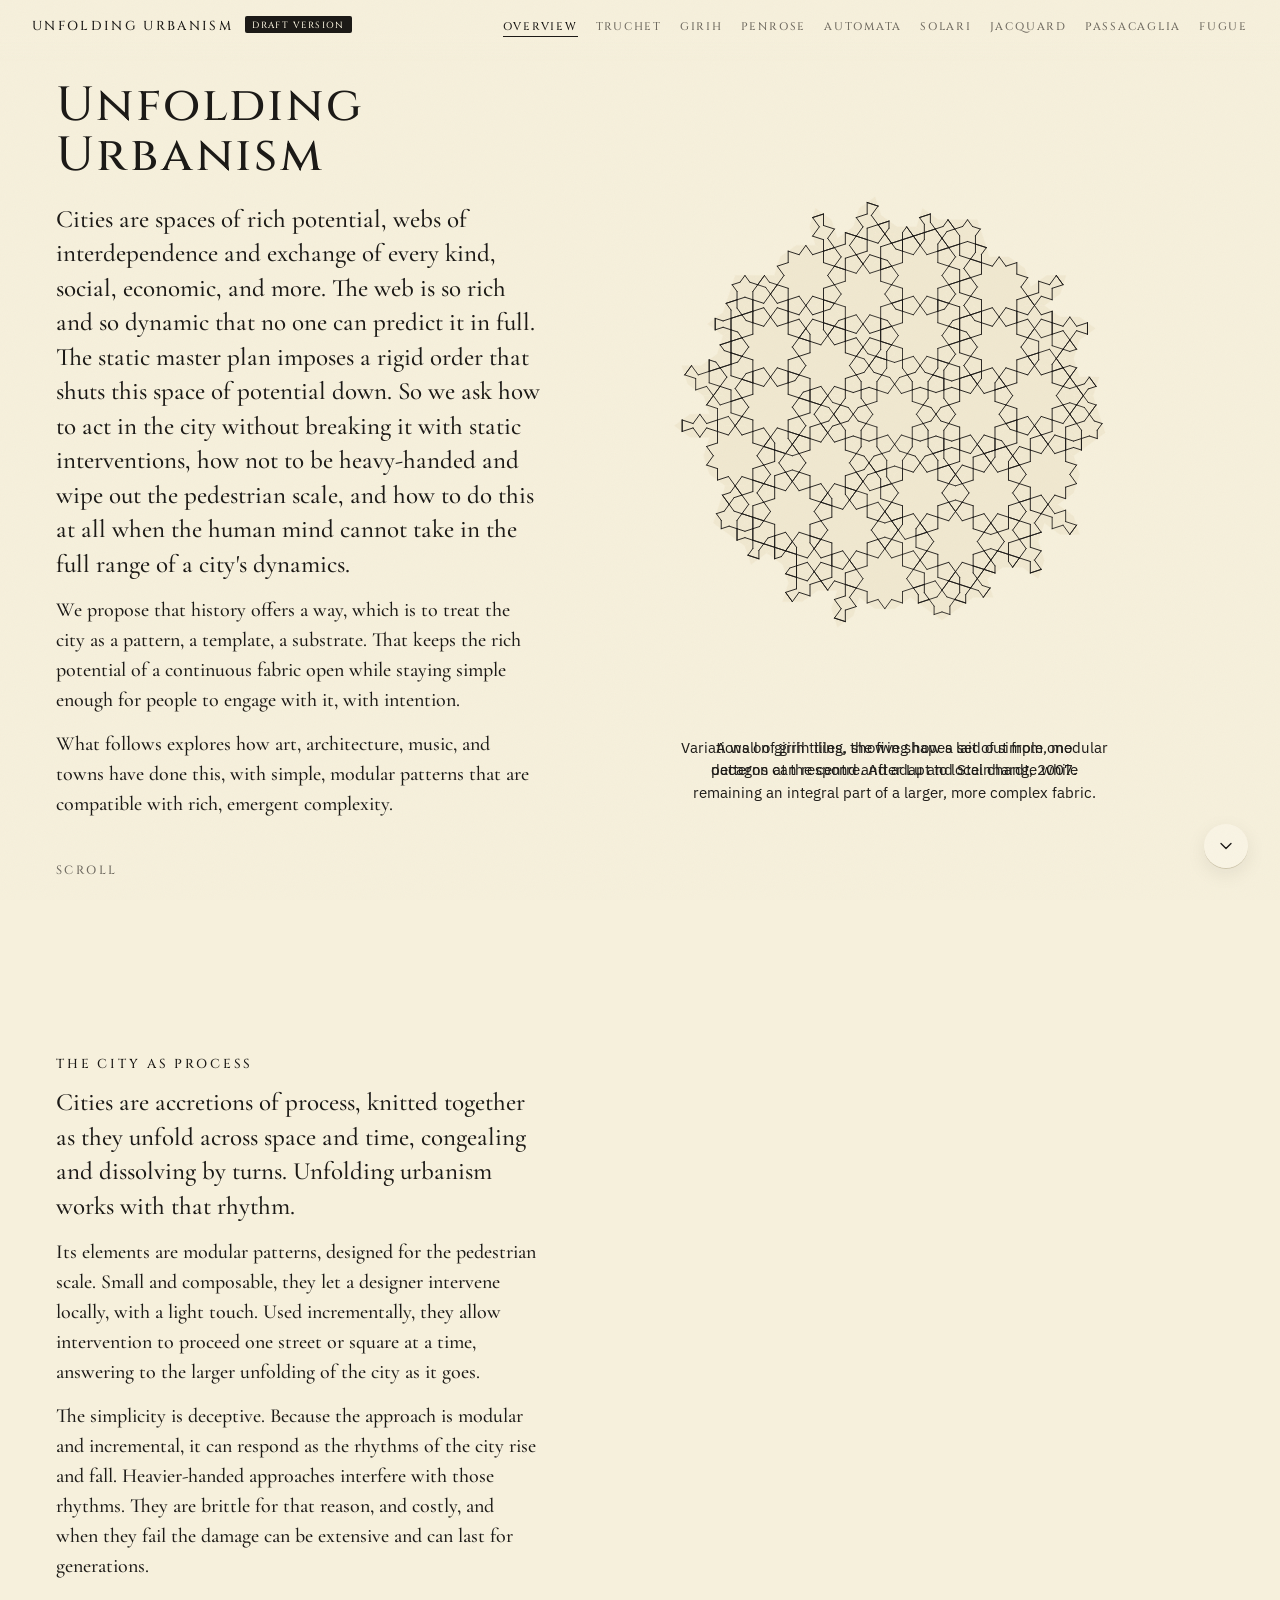
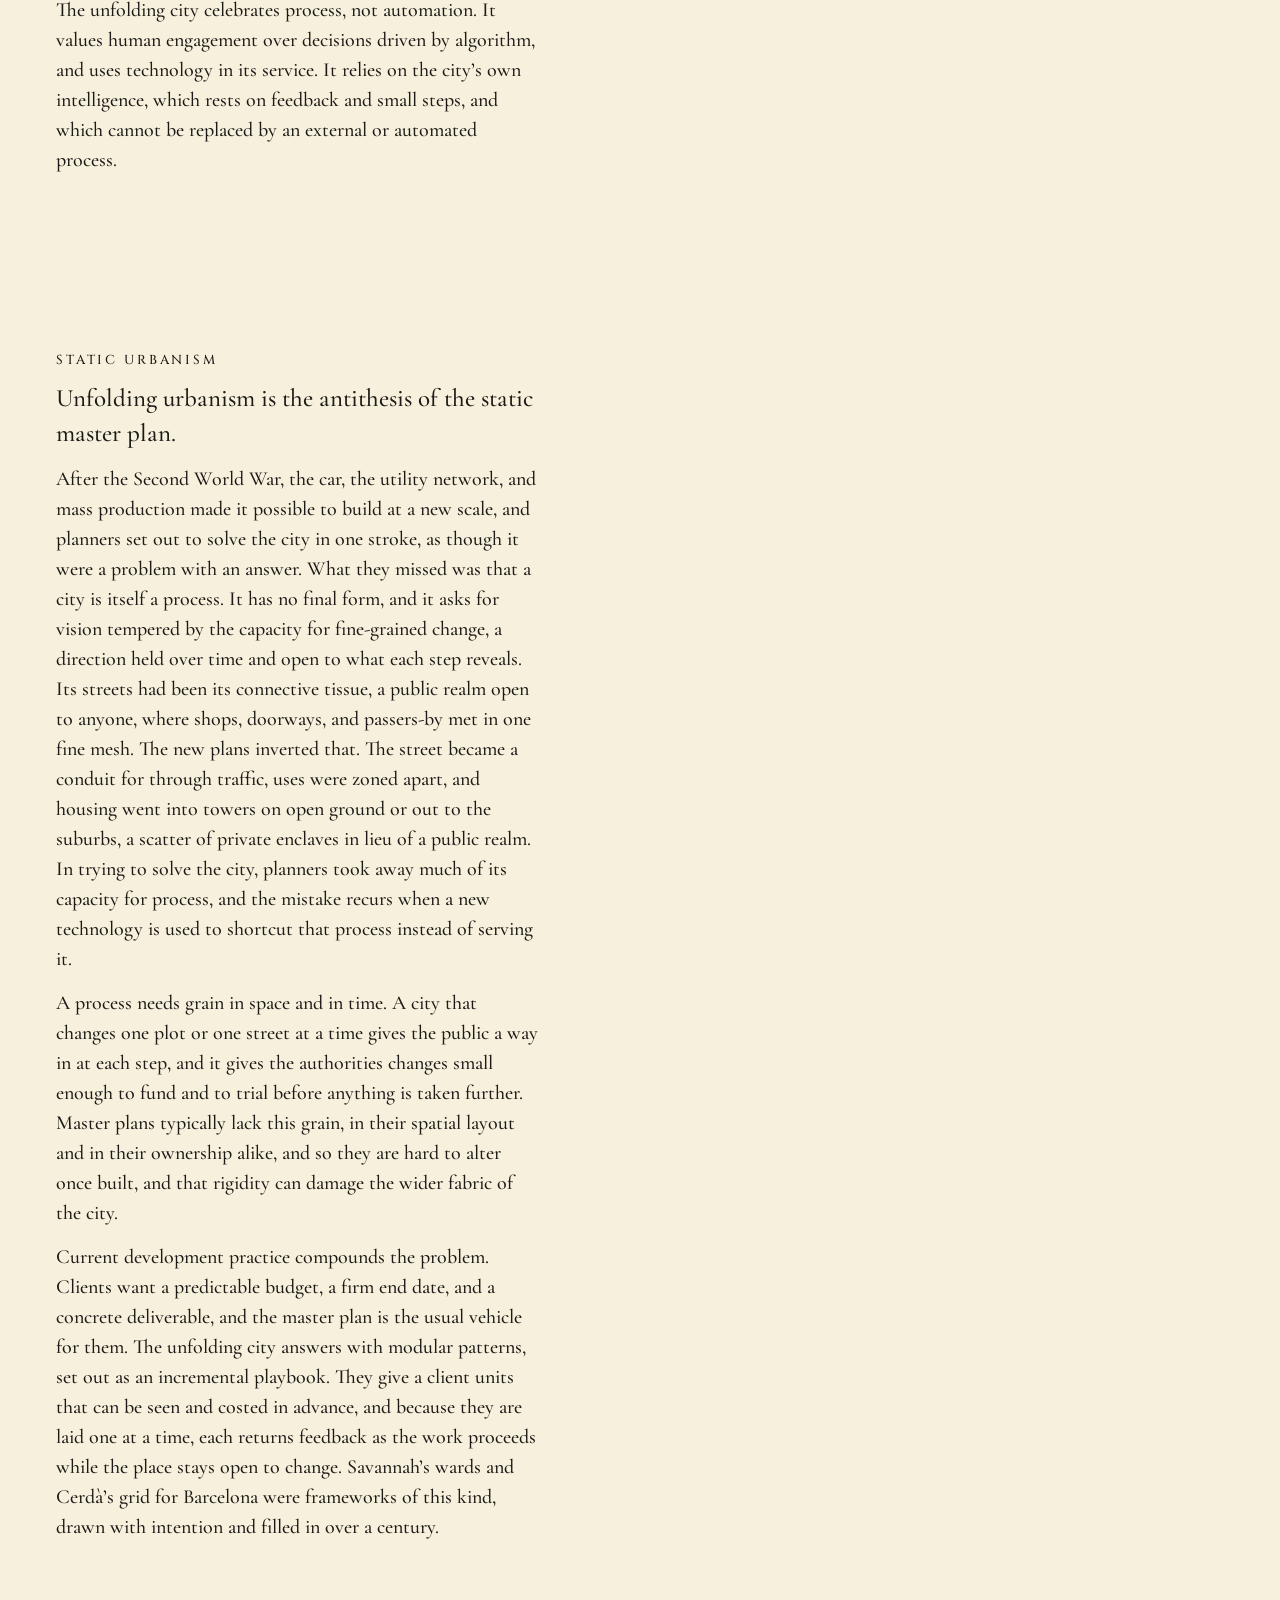
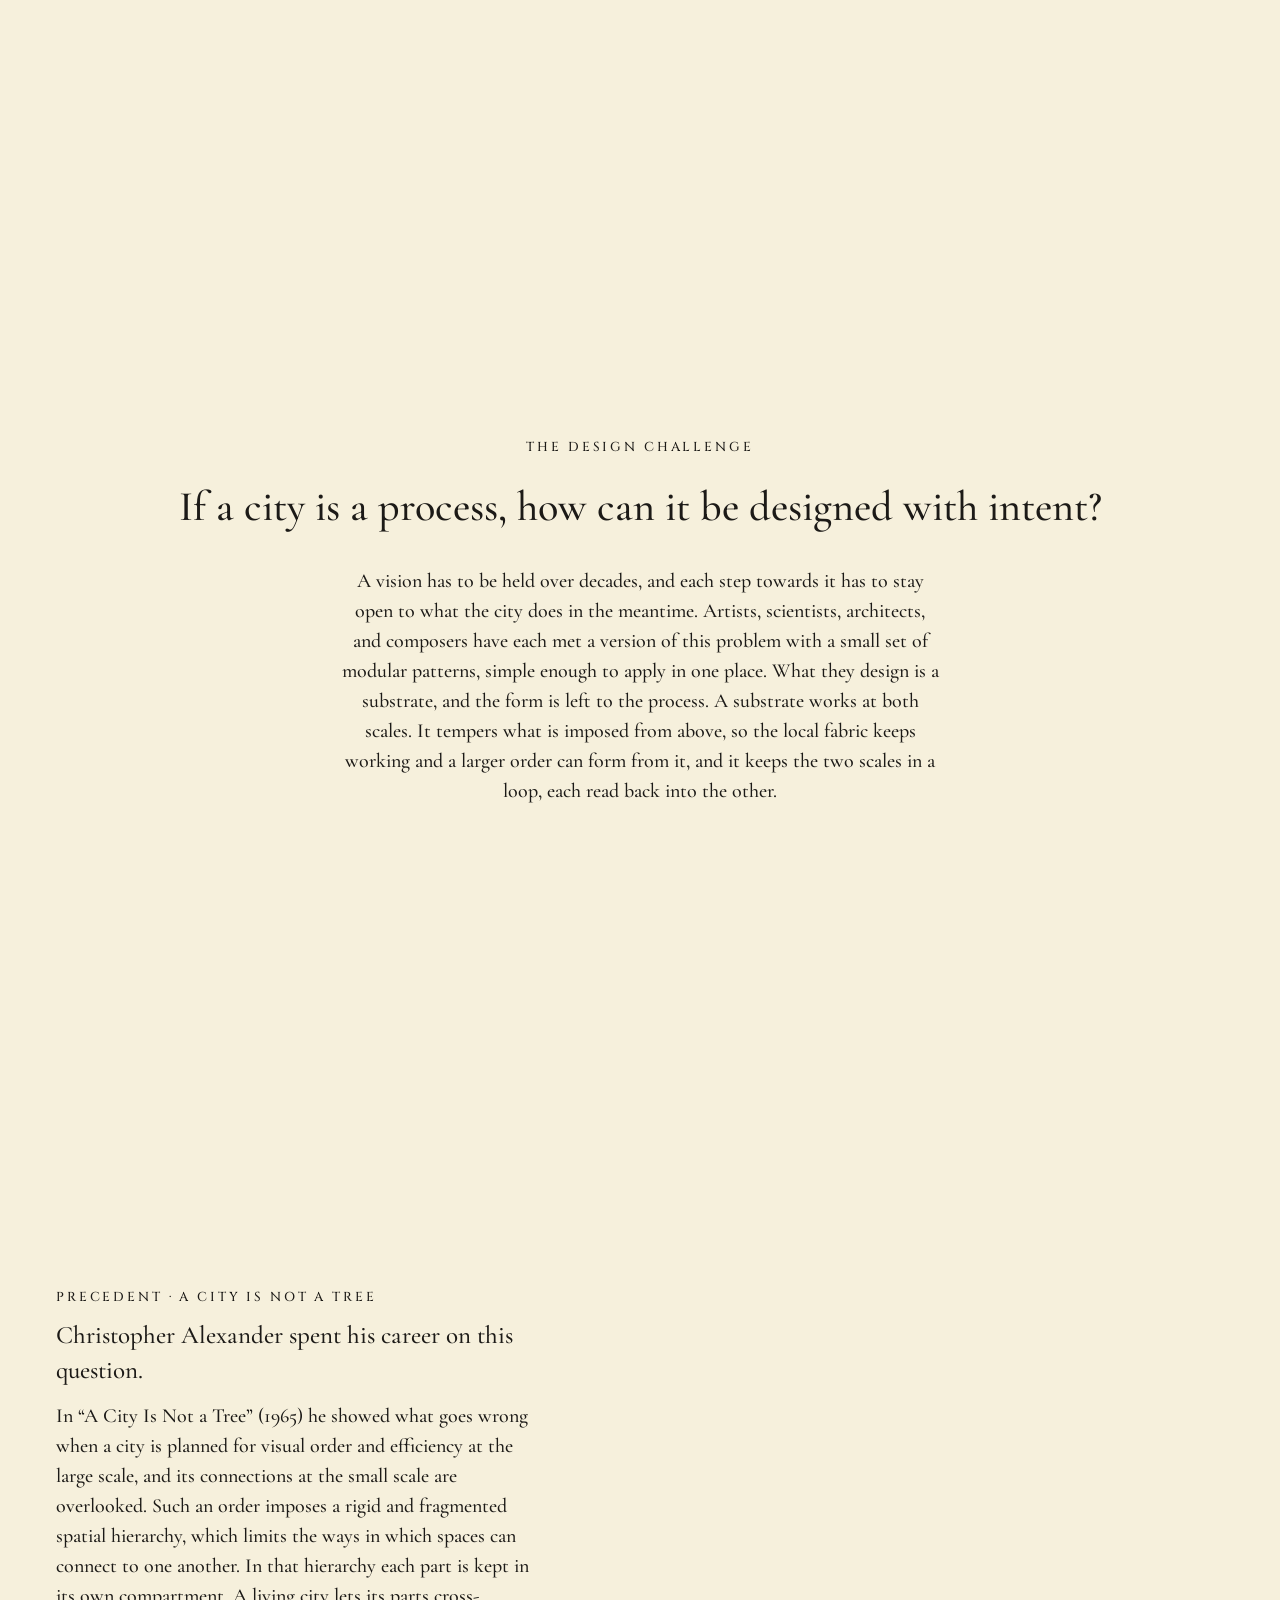
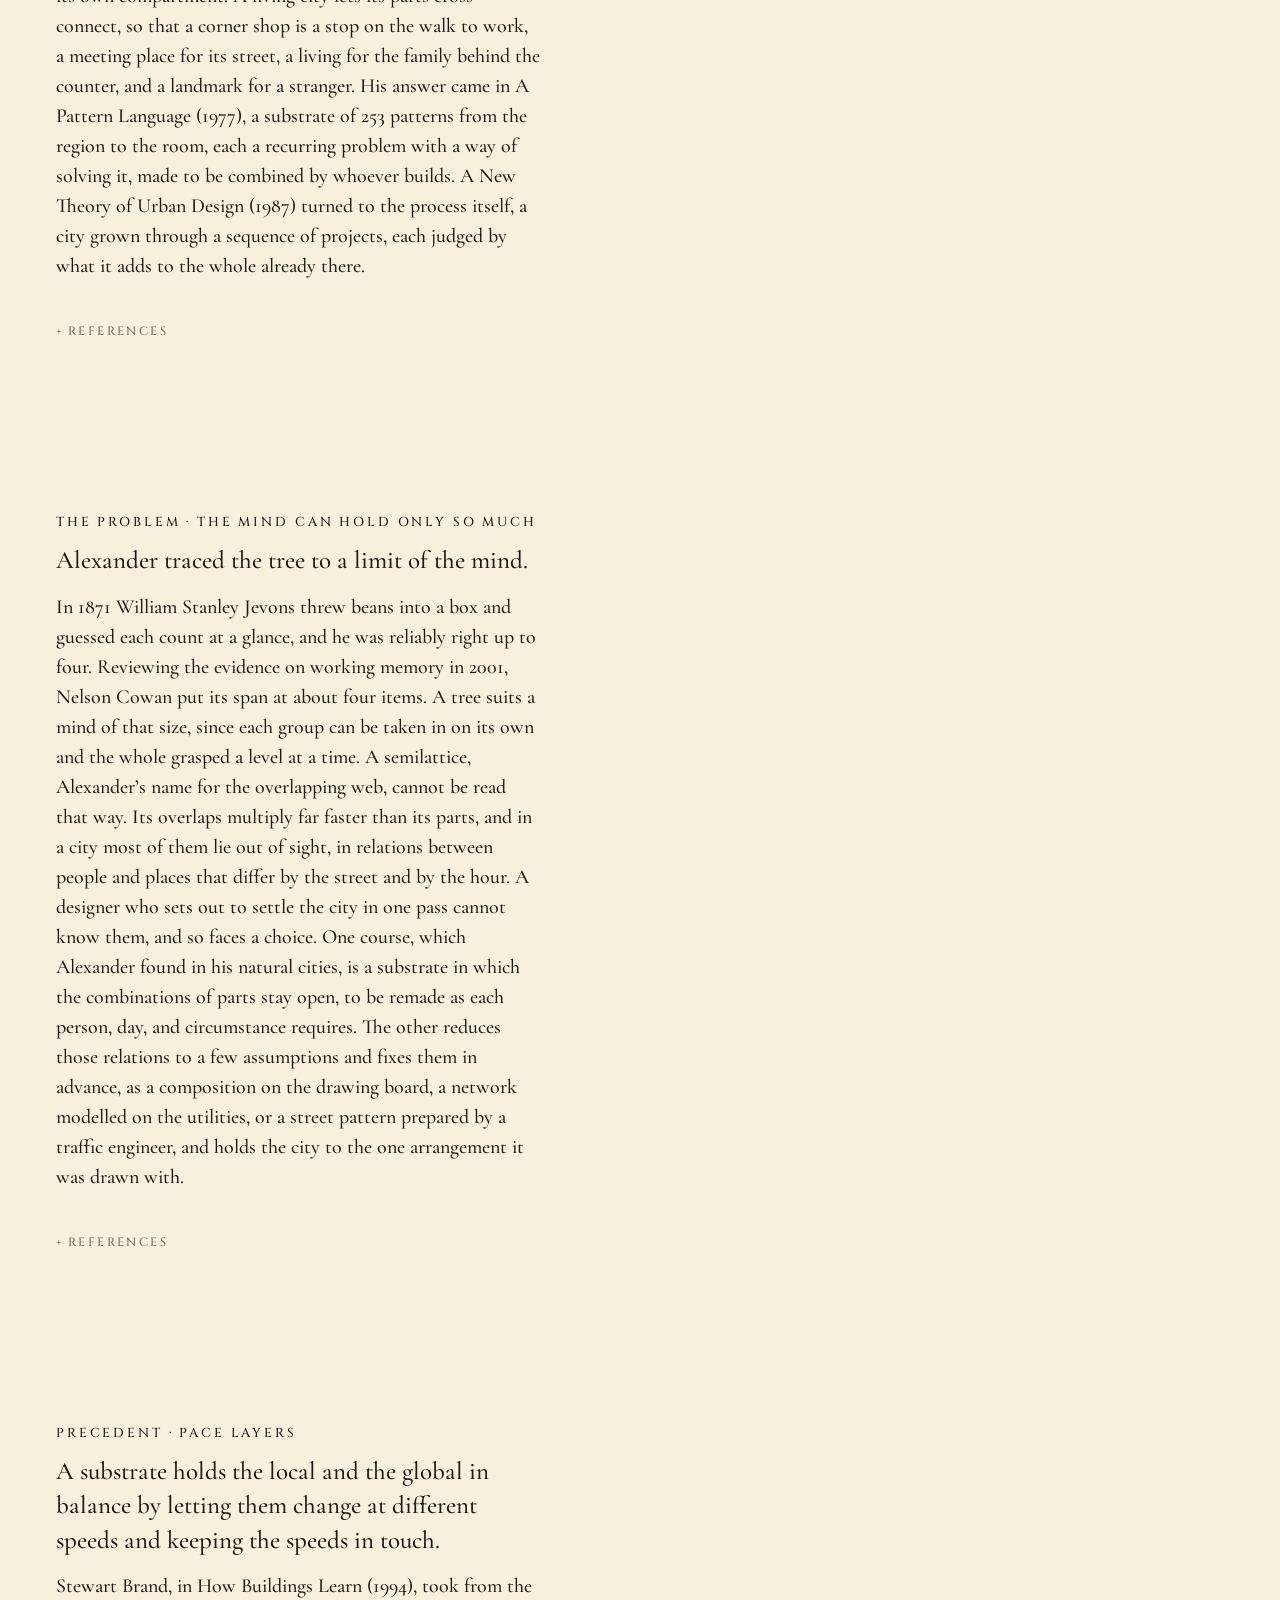
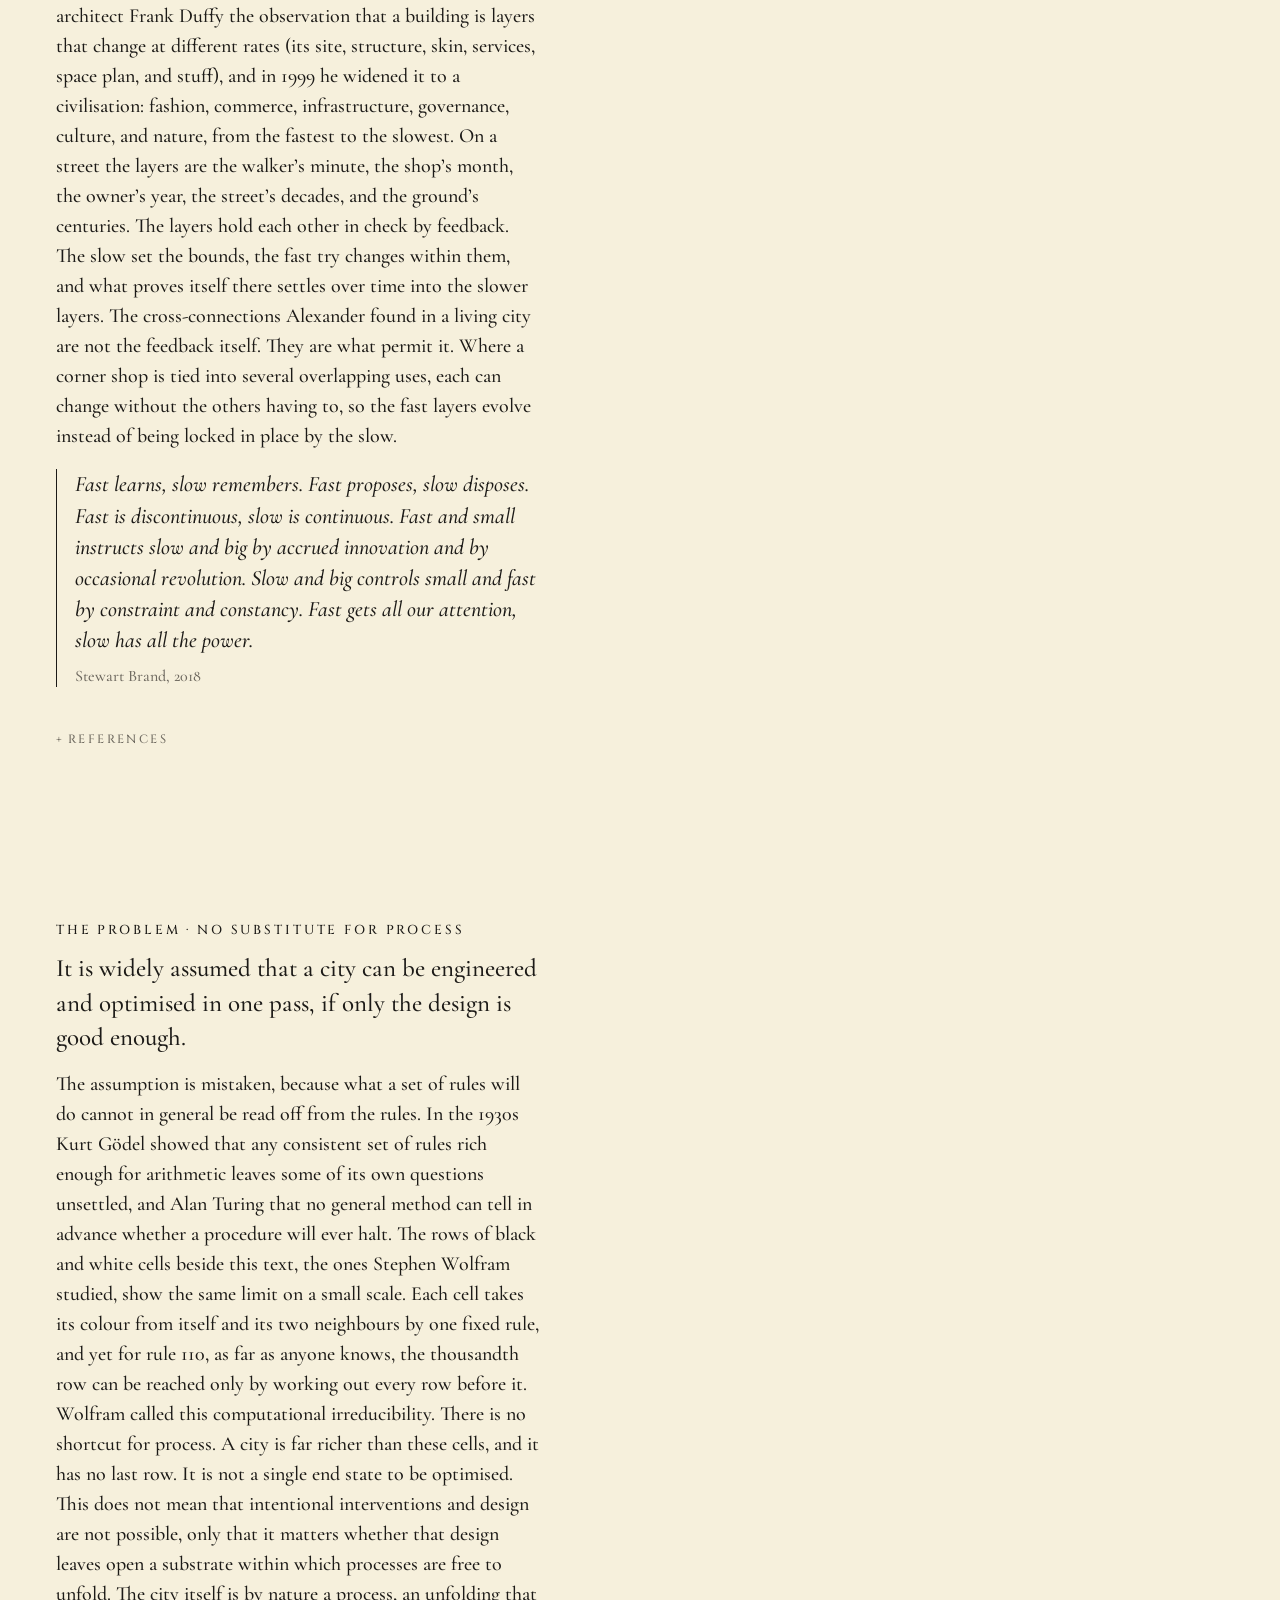
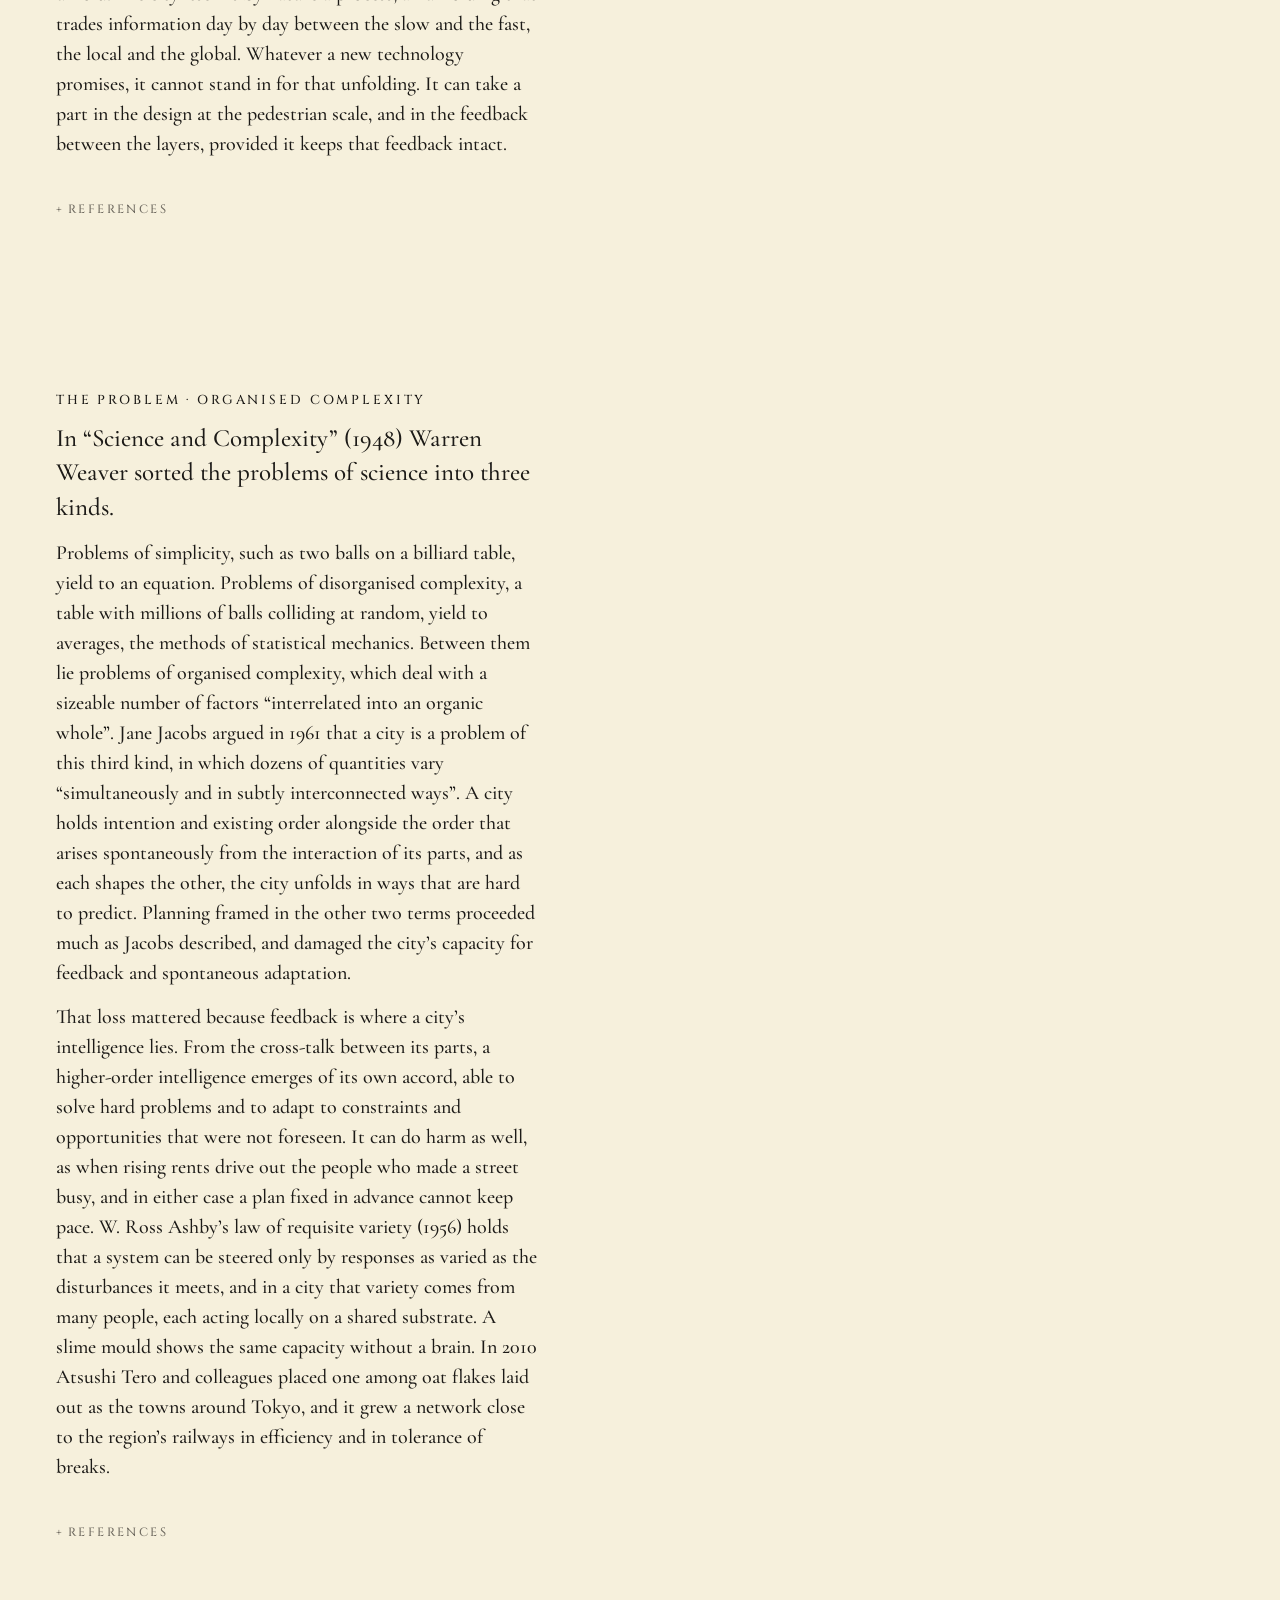
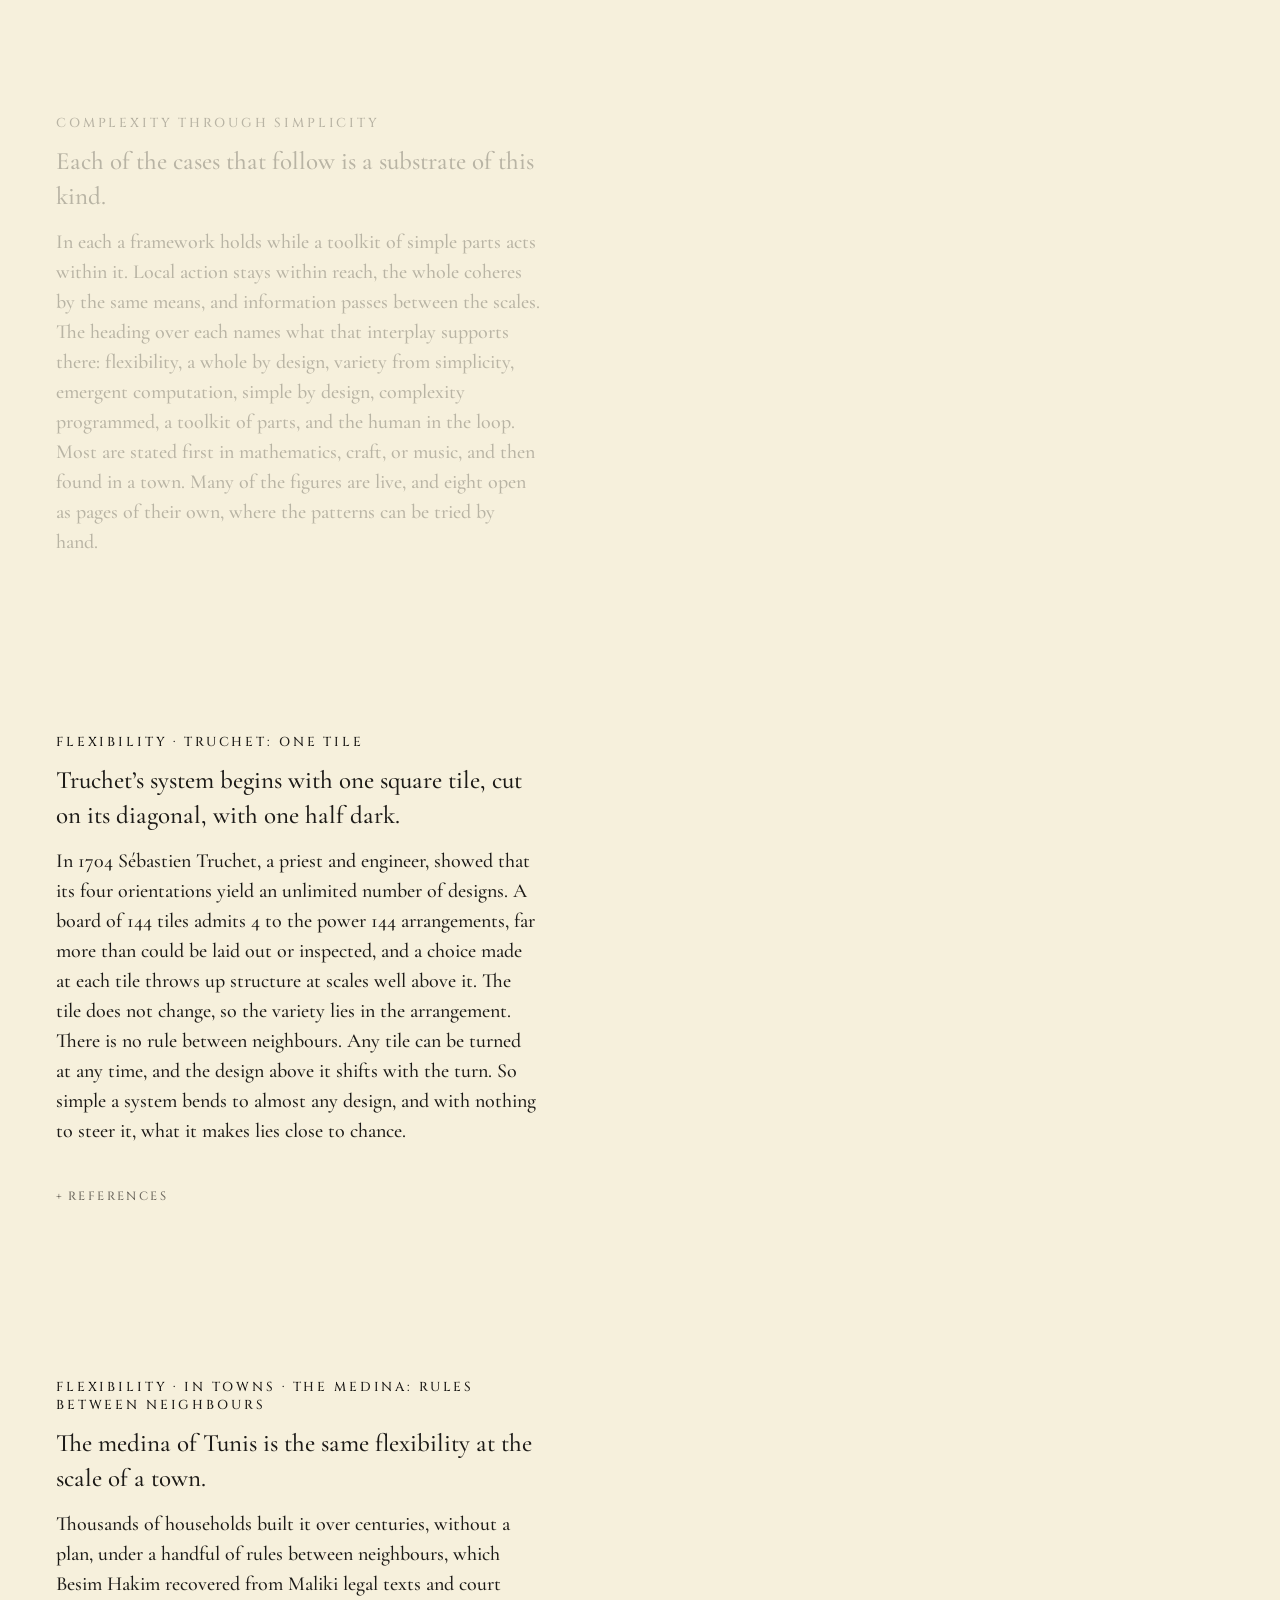
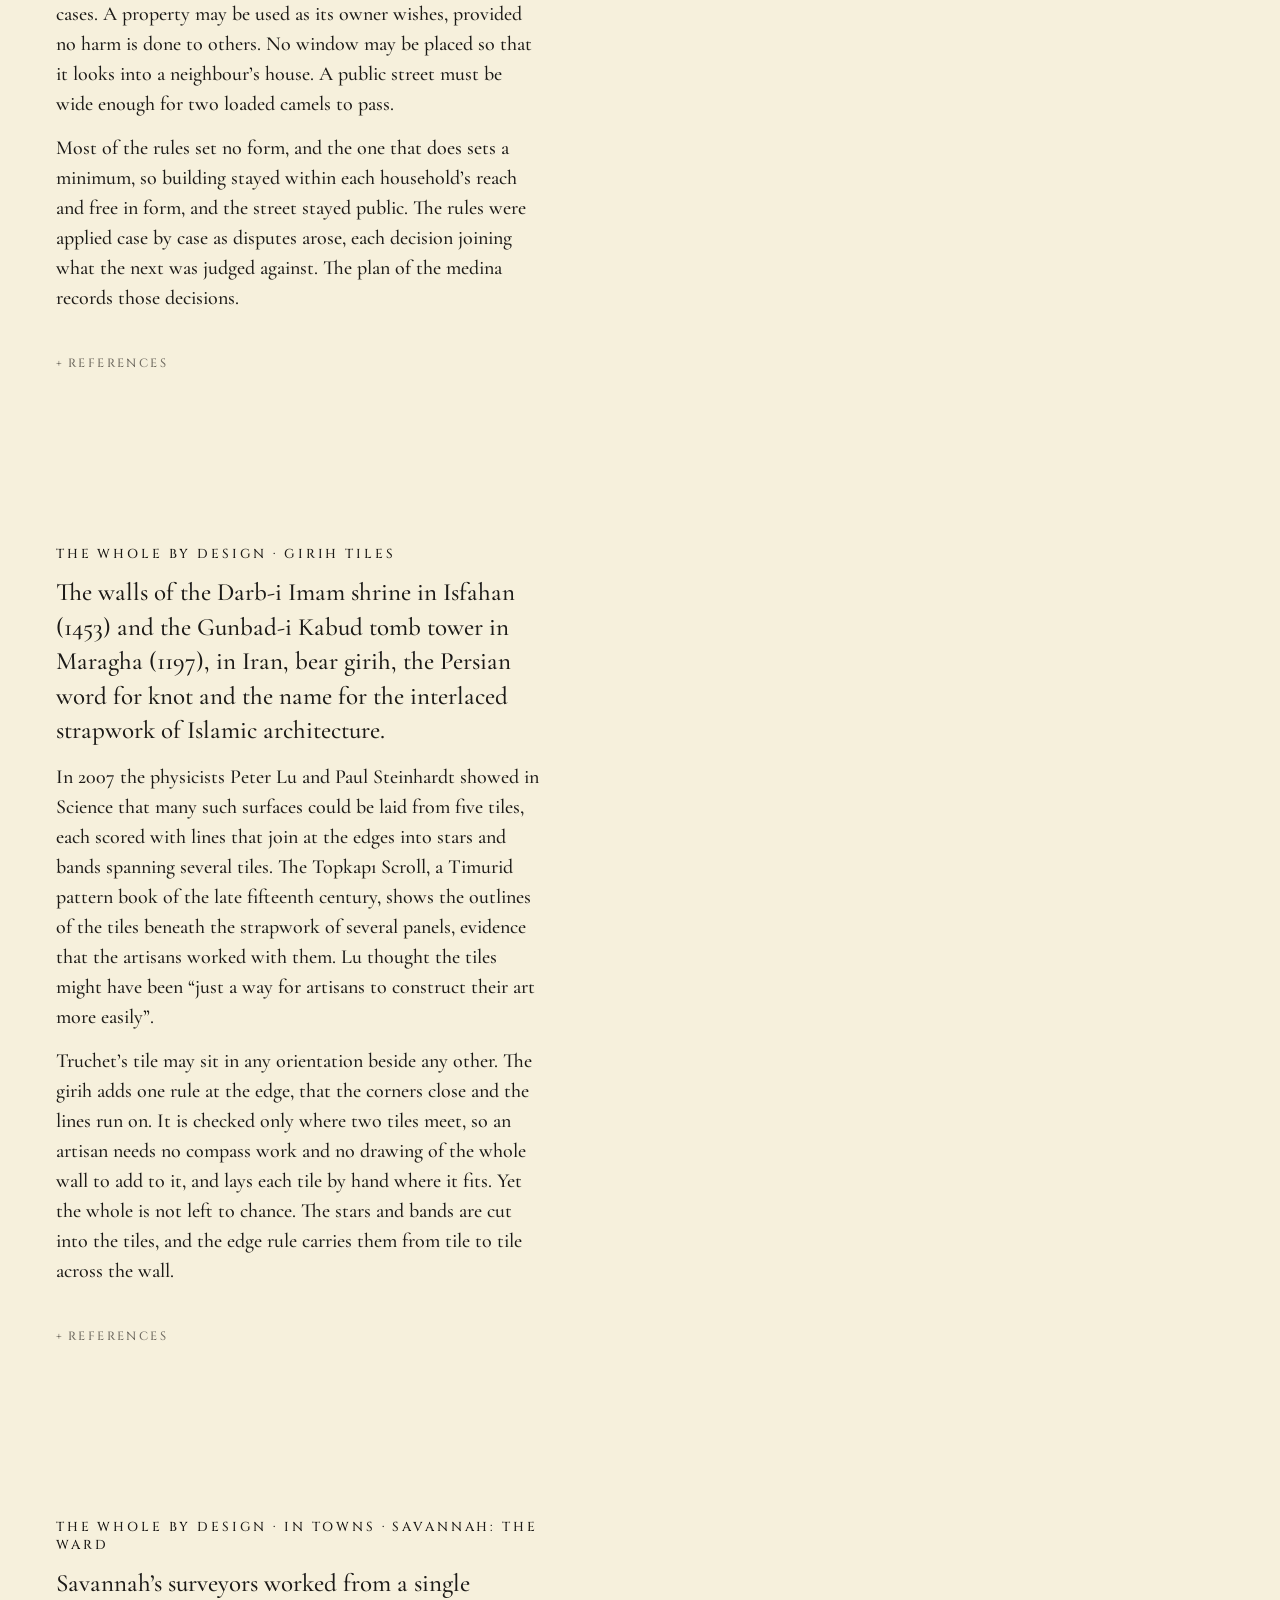
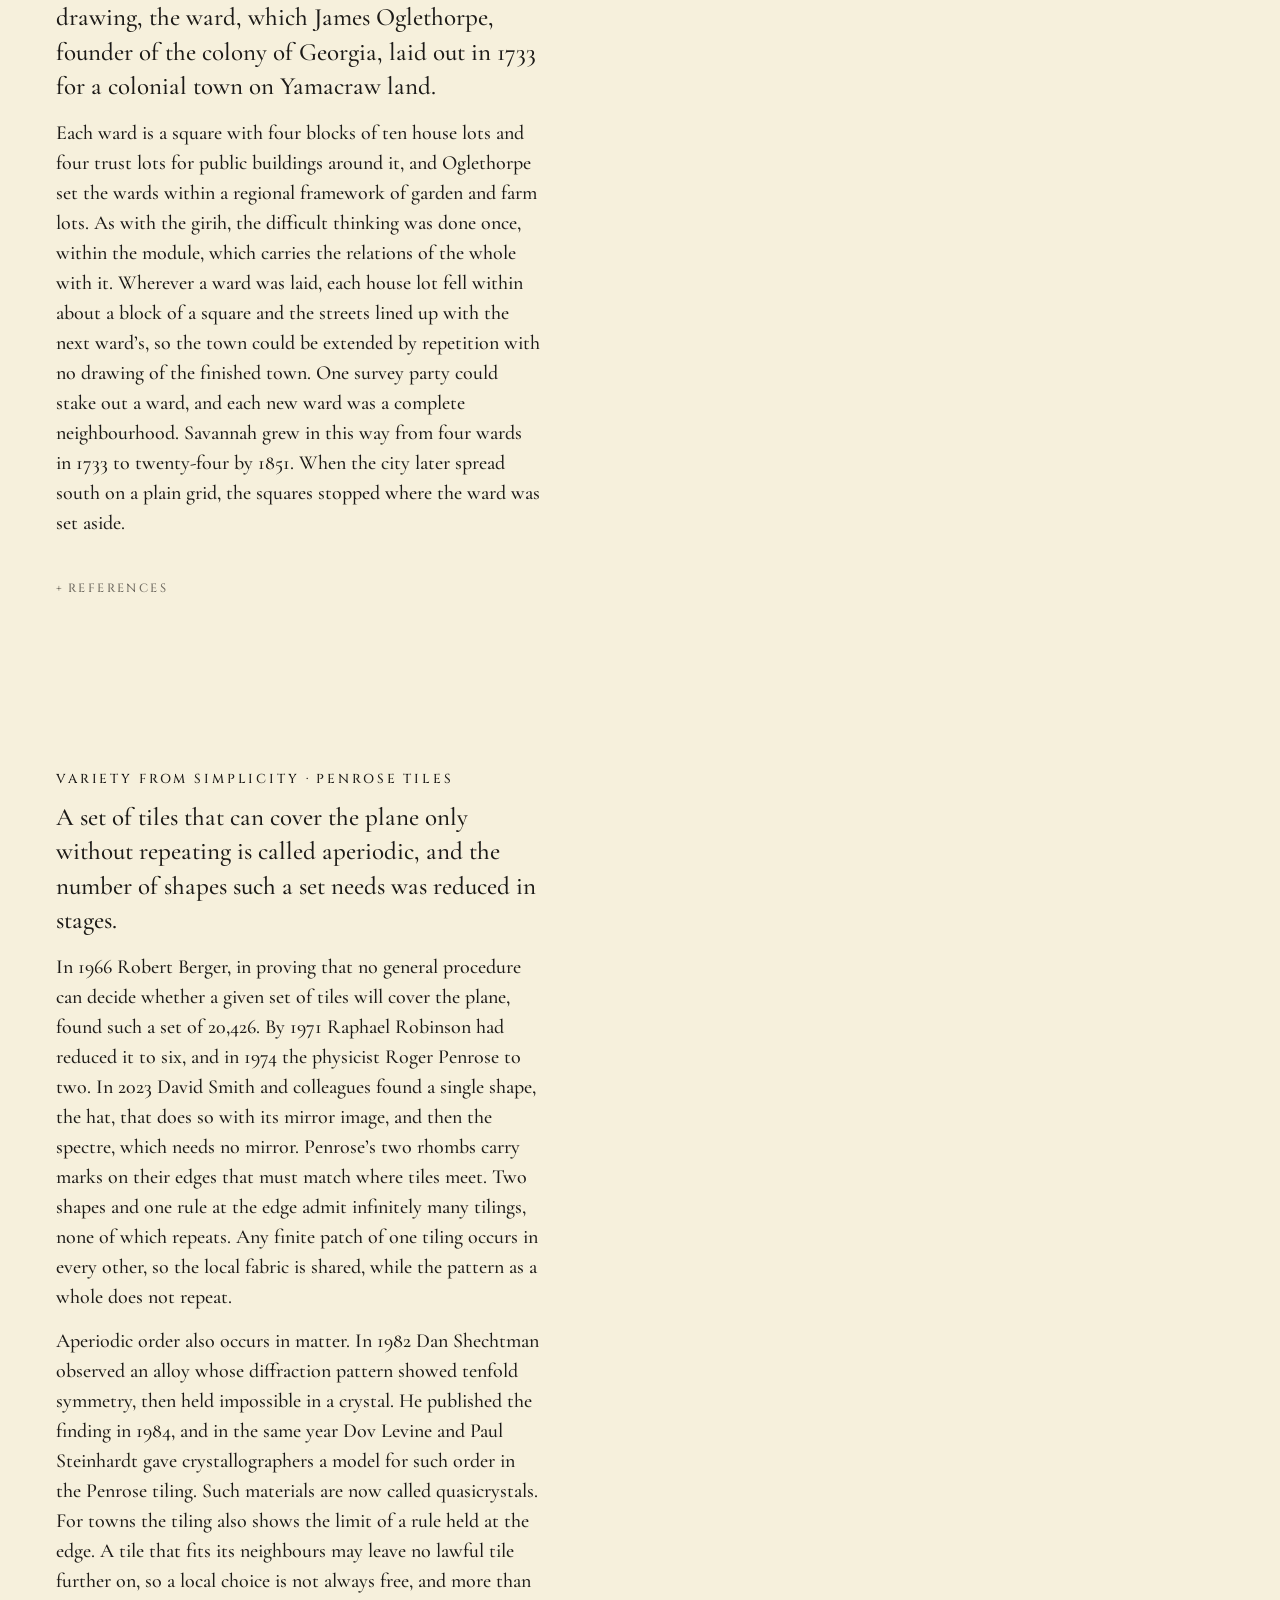
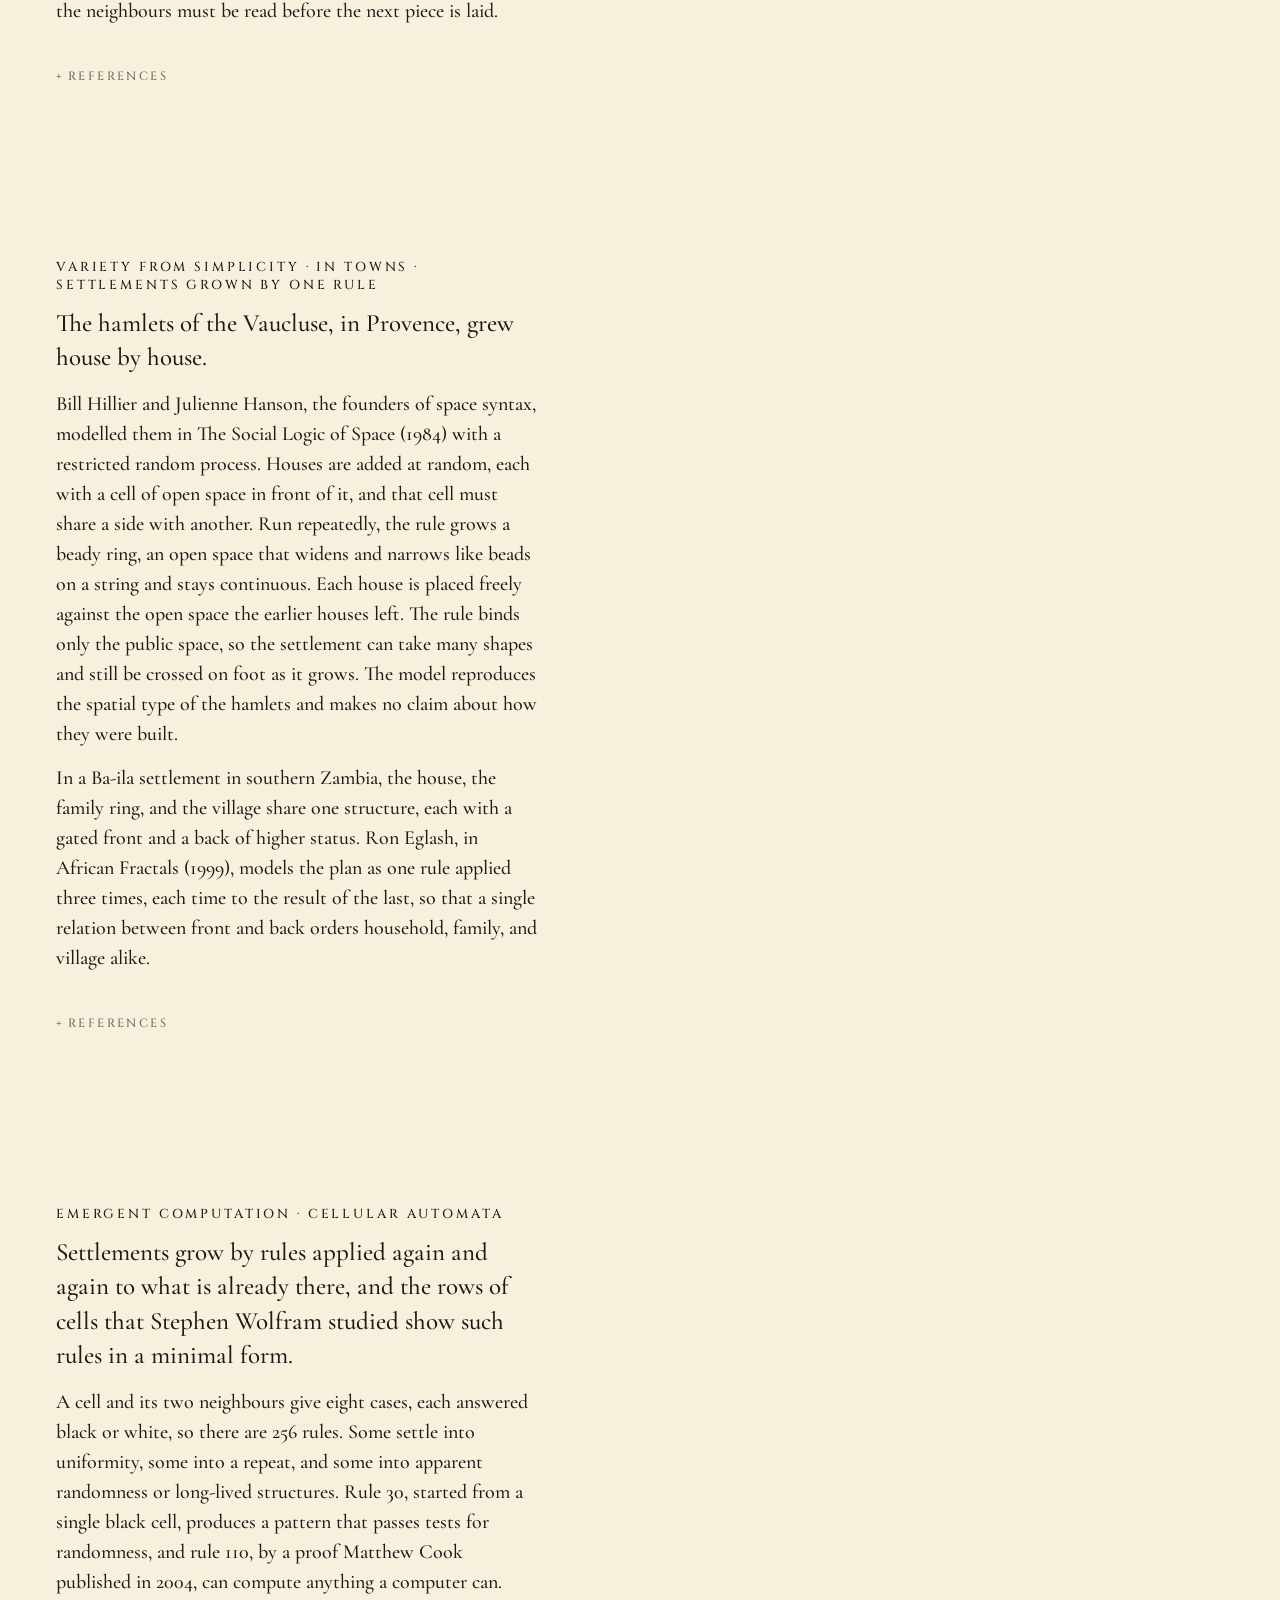
==== commit 435c5969: "The site as of 2026-10-13" ====
--- a/index.html
+++ b/index.html
@@ -154,7 +154,9 @@
   <div class="story">
     <section data-scene="open" data-fig="open" id="top">
       <h1>Unfolding Urbanism</h1>
-      <p class="lead">Modular patterns simple enough for anyone to use, yet capable of emergence and complexity. They allow targeted intervention while remaining part of the city&#x27;s web, sustaining its wider dynamics and evolving with them.</p>
+      <p class="lead">Cities are spaces of rich potential, webs of interdependence and exchange of every kind, social, economic, and more. The web is so rich and so dynamic that no one can predict it in full. The static master plan imposes a rigid order that shuts this space of potential down. So we ask how to act in the city without breaking it with static interventions, how not to be heavy-handed and wipe out the pedestrian scale, and how to do this at all when the human mind cannot take in the full range of a city&#x27;s dynamics.</p>
+      <p>We propose that history offers a way, which is to treat the city as a pattern, a template, a substrate. That keeps the rich potential of a continuous fabric open while staying simple enough for people to engage with it, with intention.</p>
+      <p>What follows explores how art, architecture, music, and towns have done this, with simple, modular patterns that are compatible with rich, emergent complexity.</p>
       <p class="cue">Scroll</p>
     </section>
     <section data-scene="process" data-fig="open">
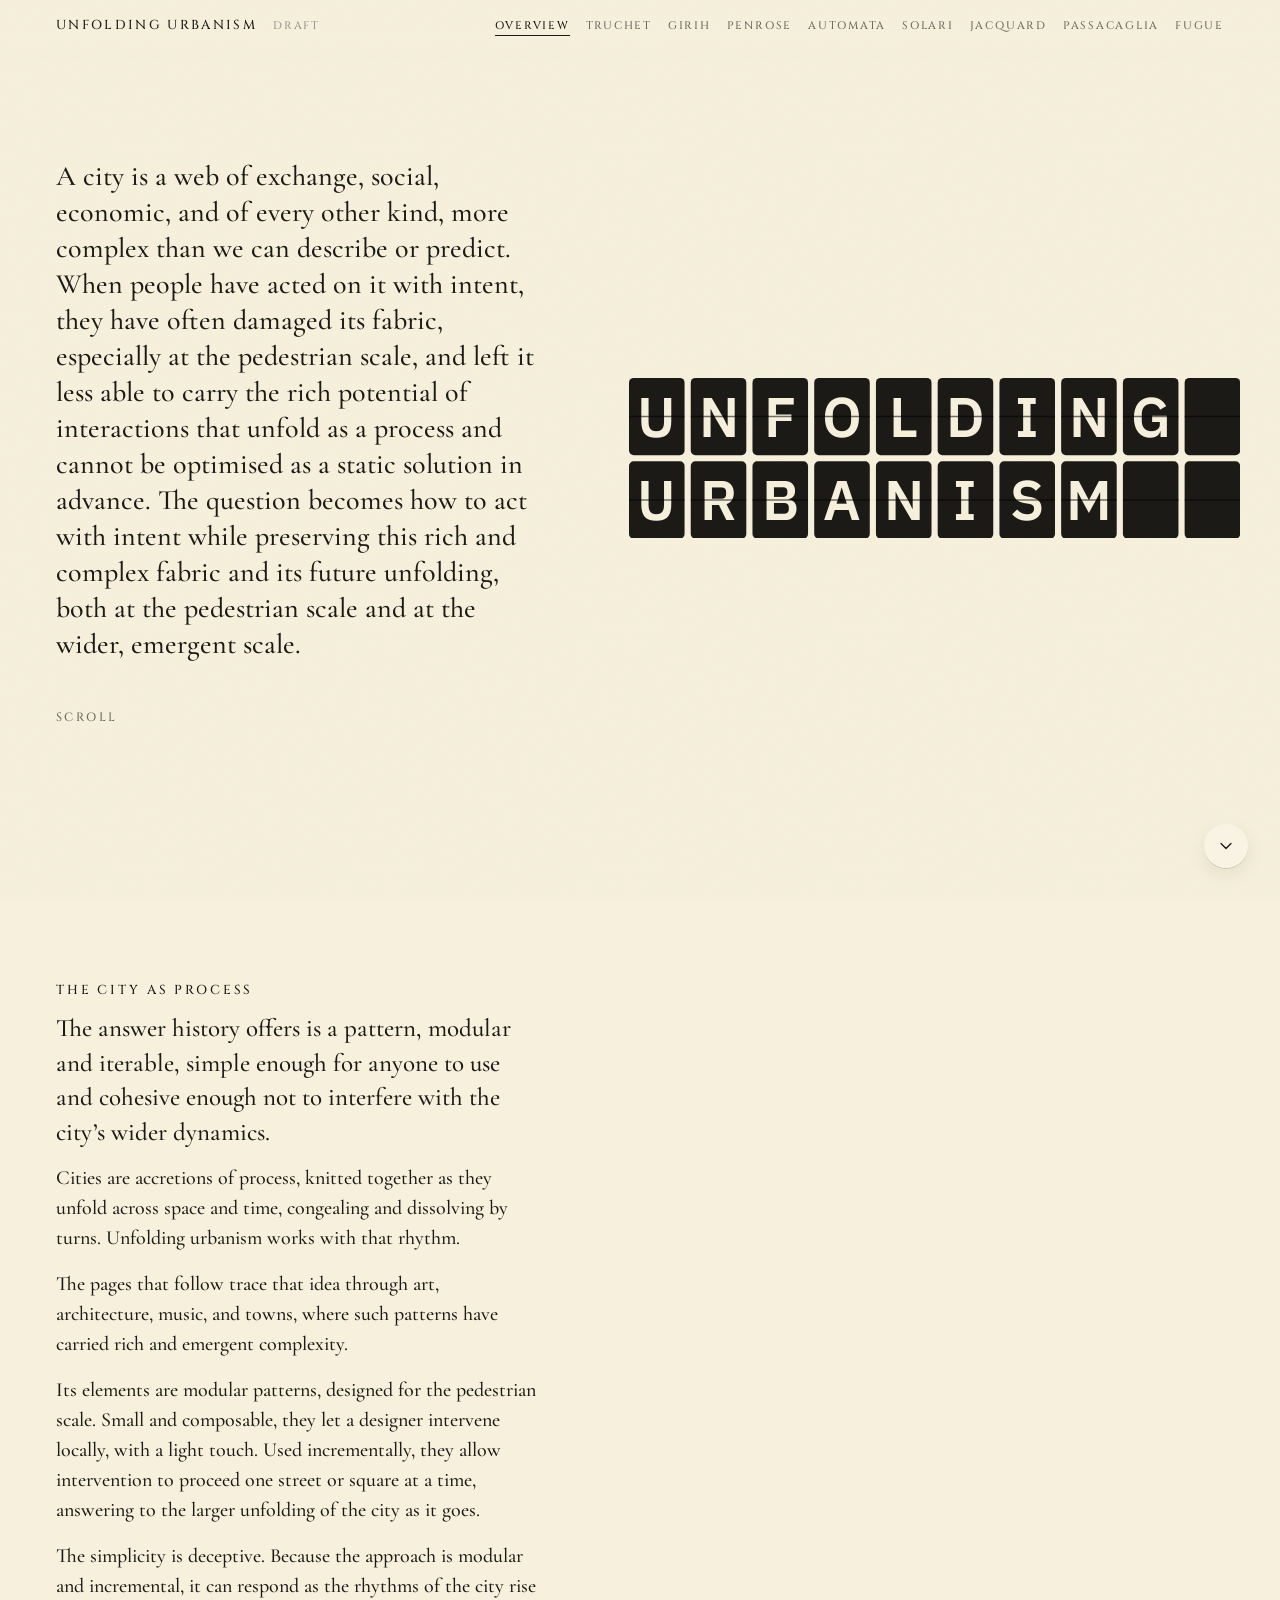
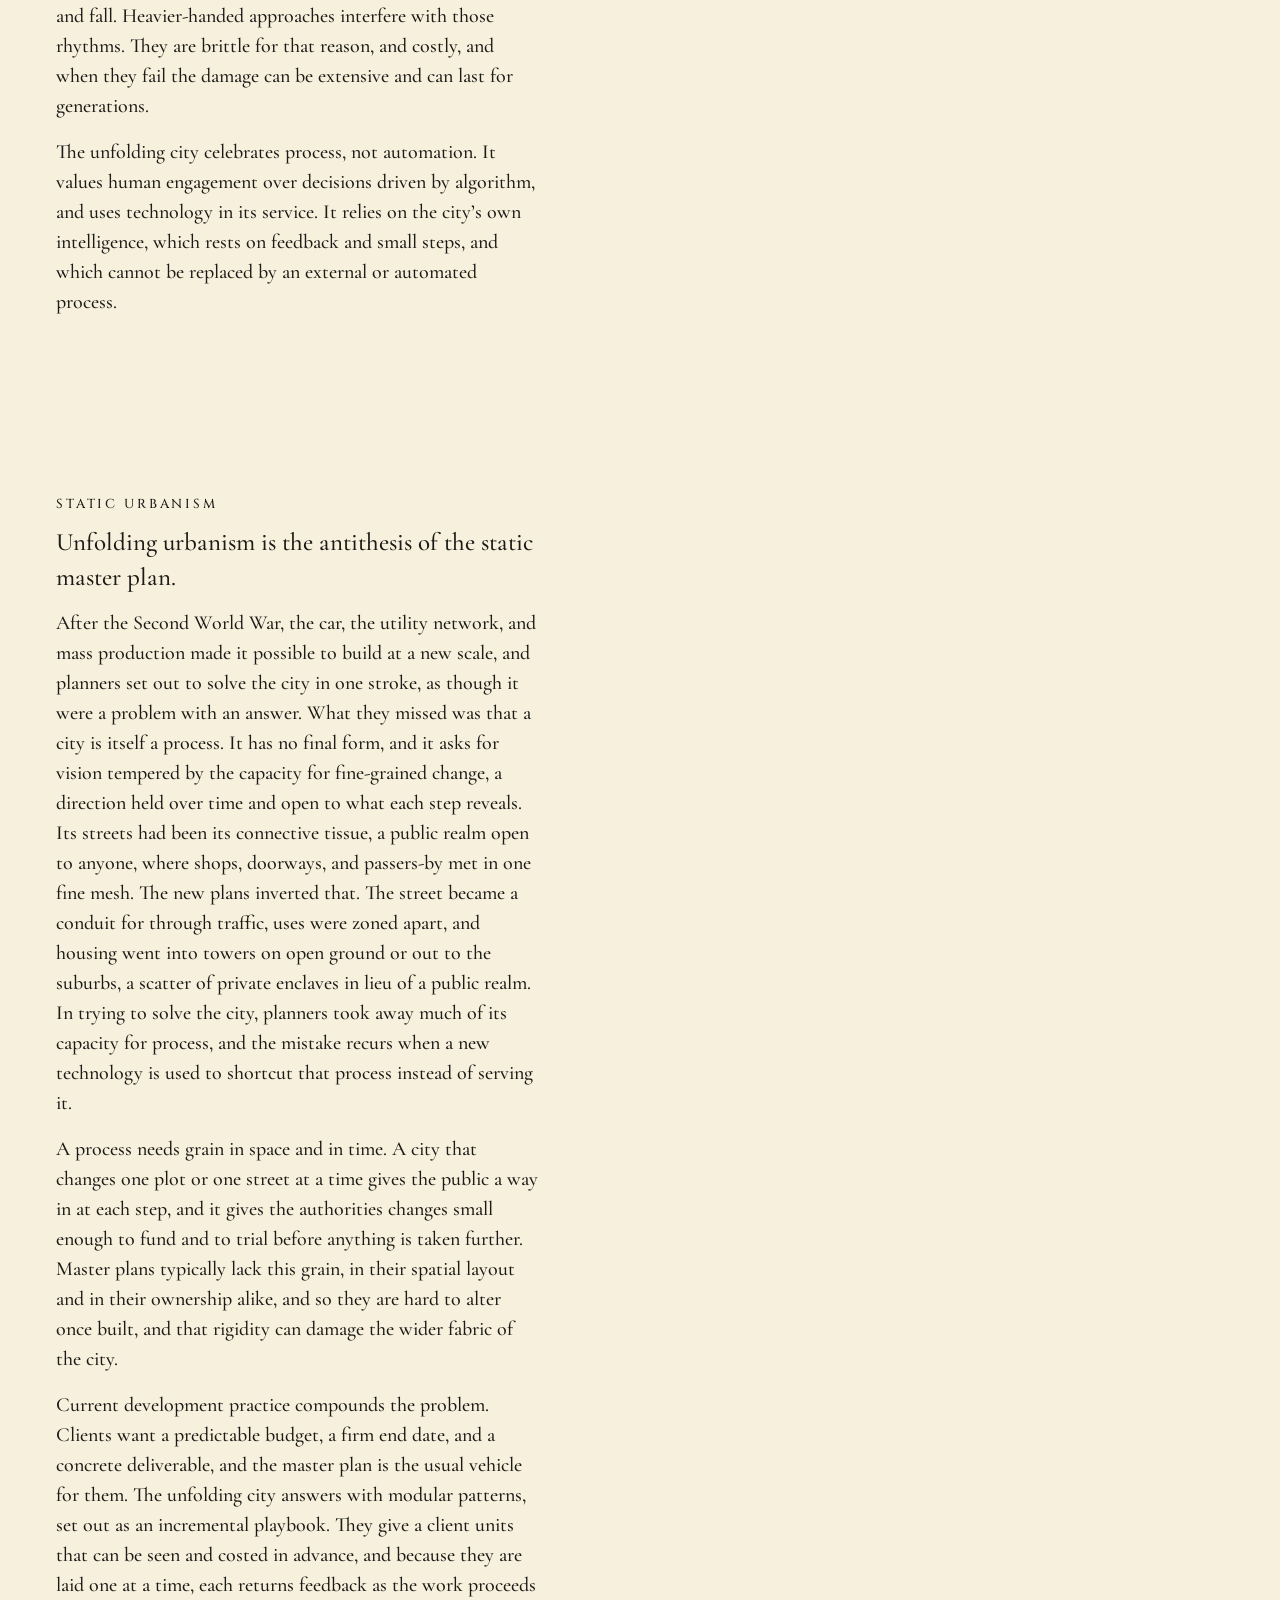
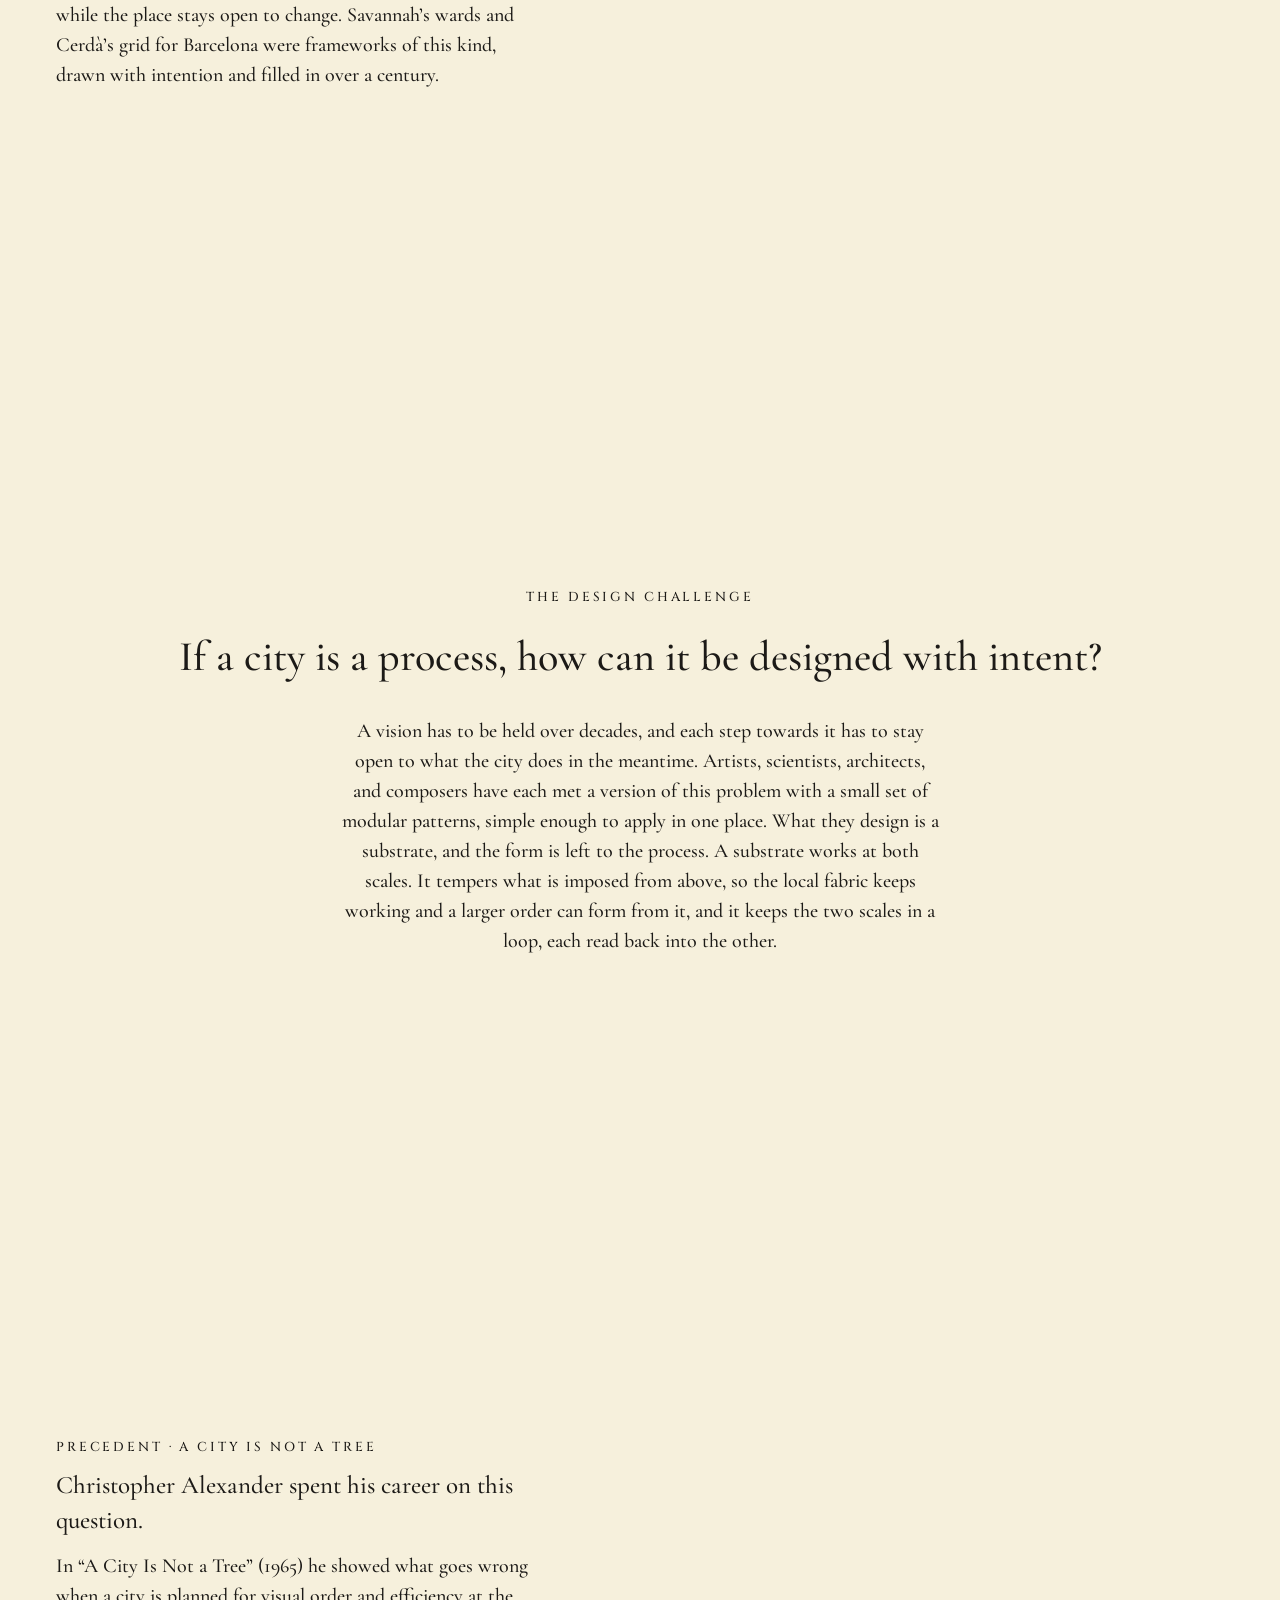
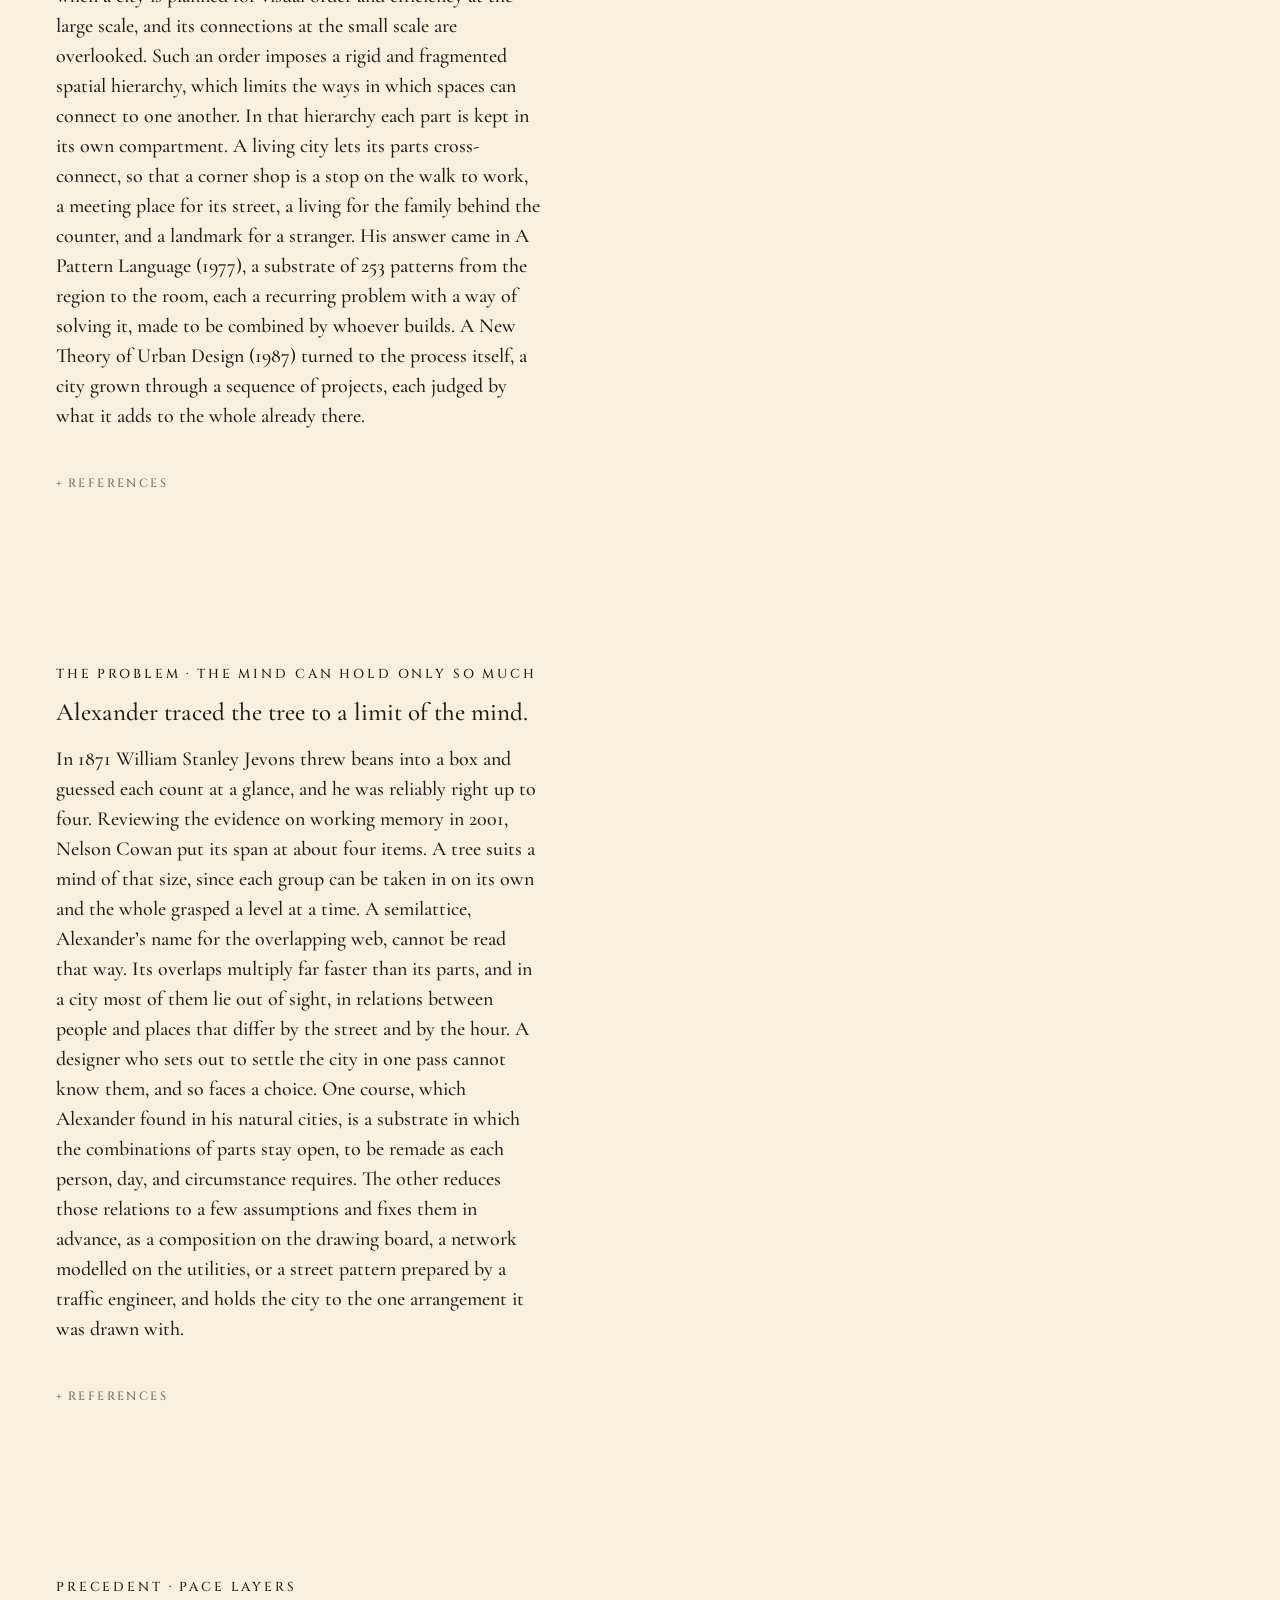
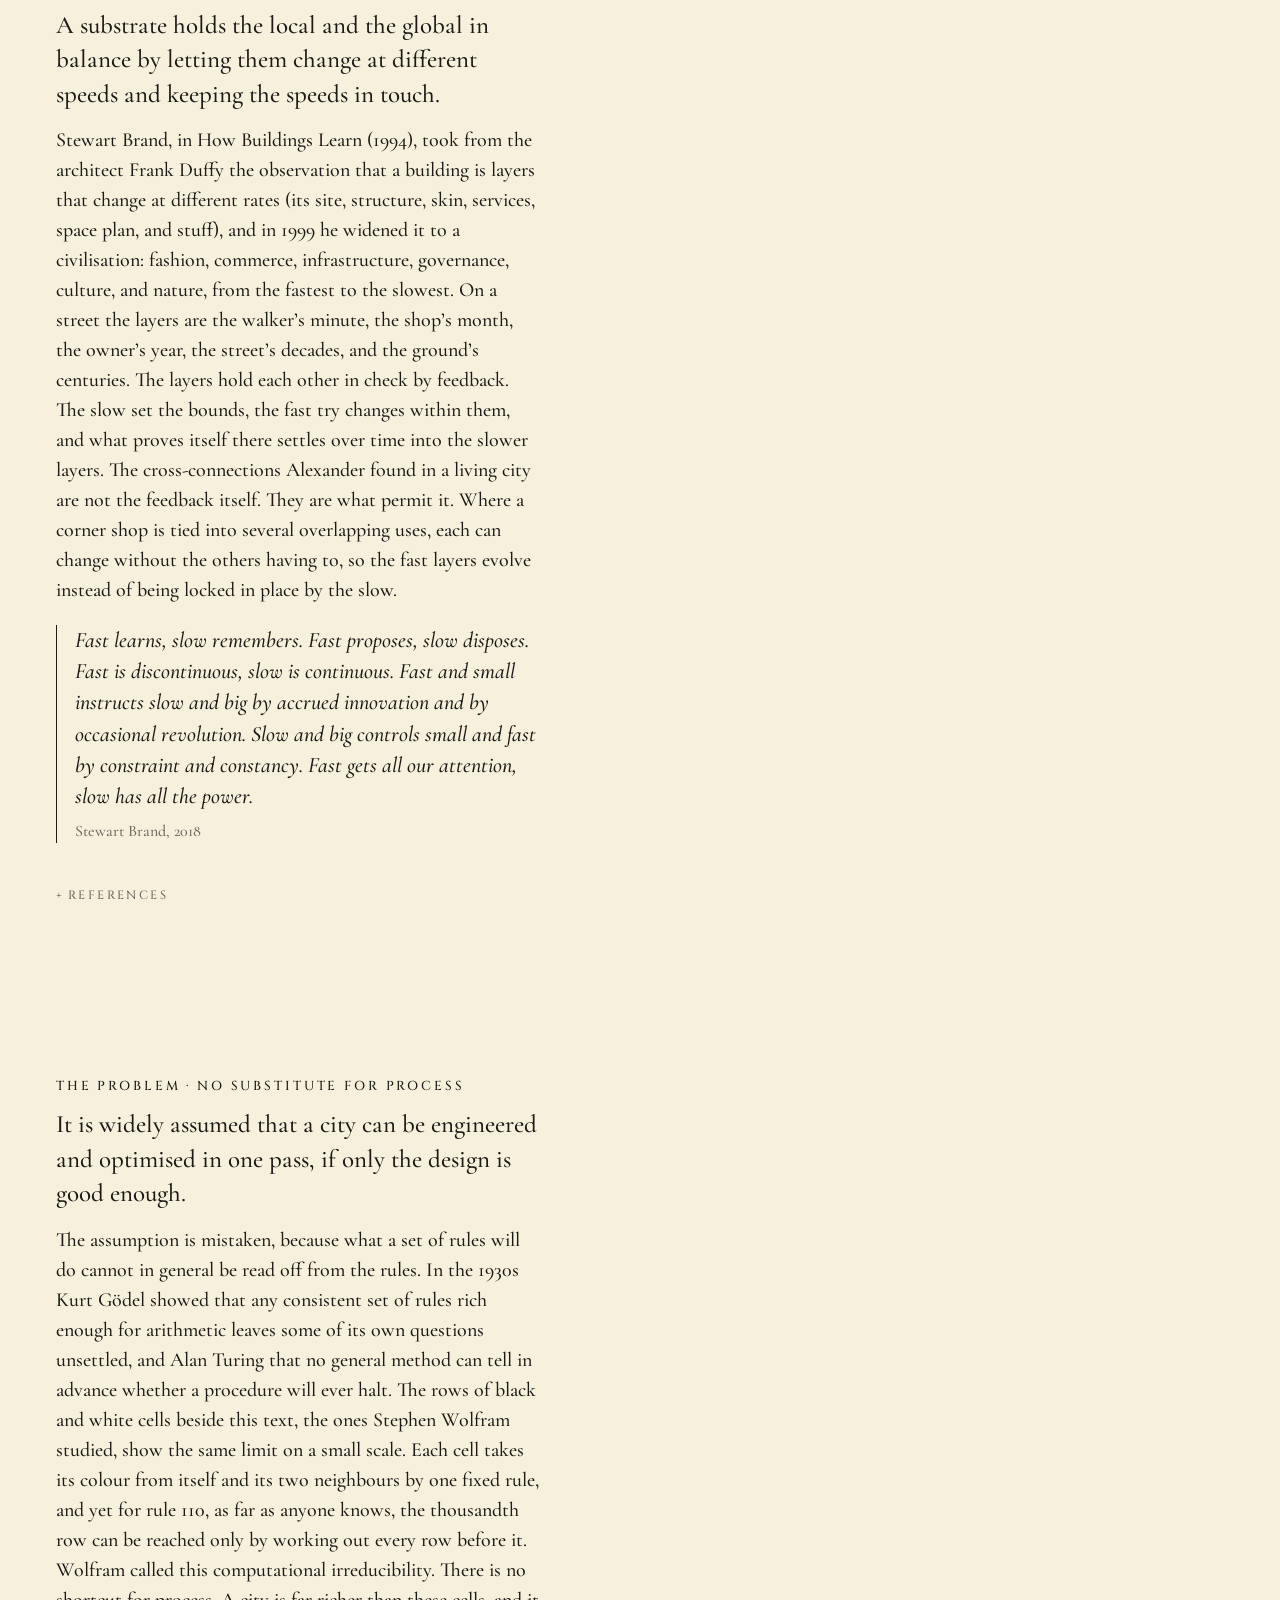
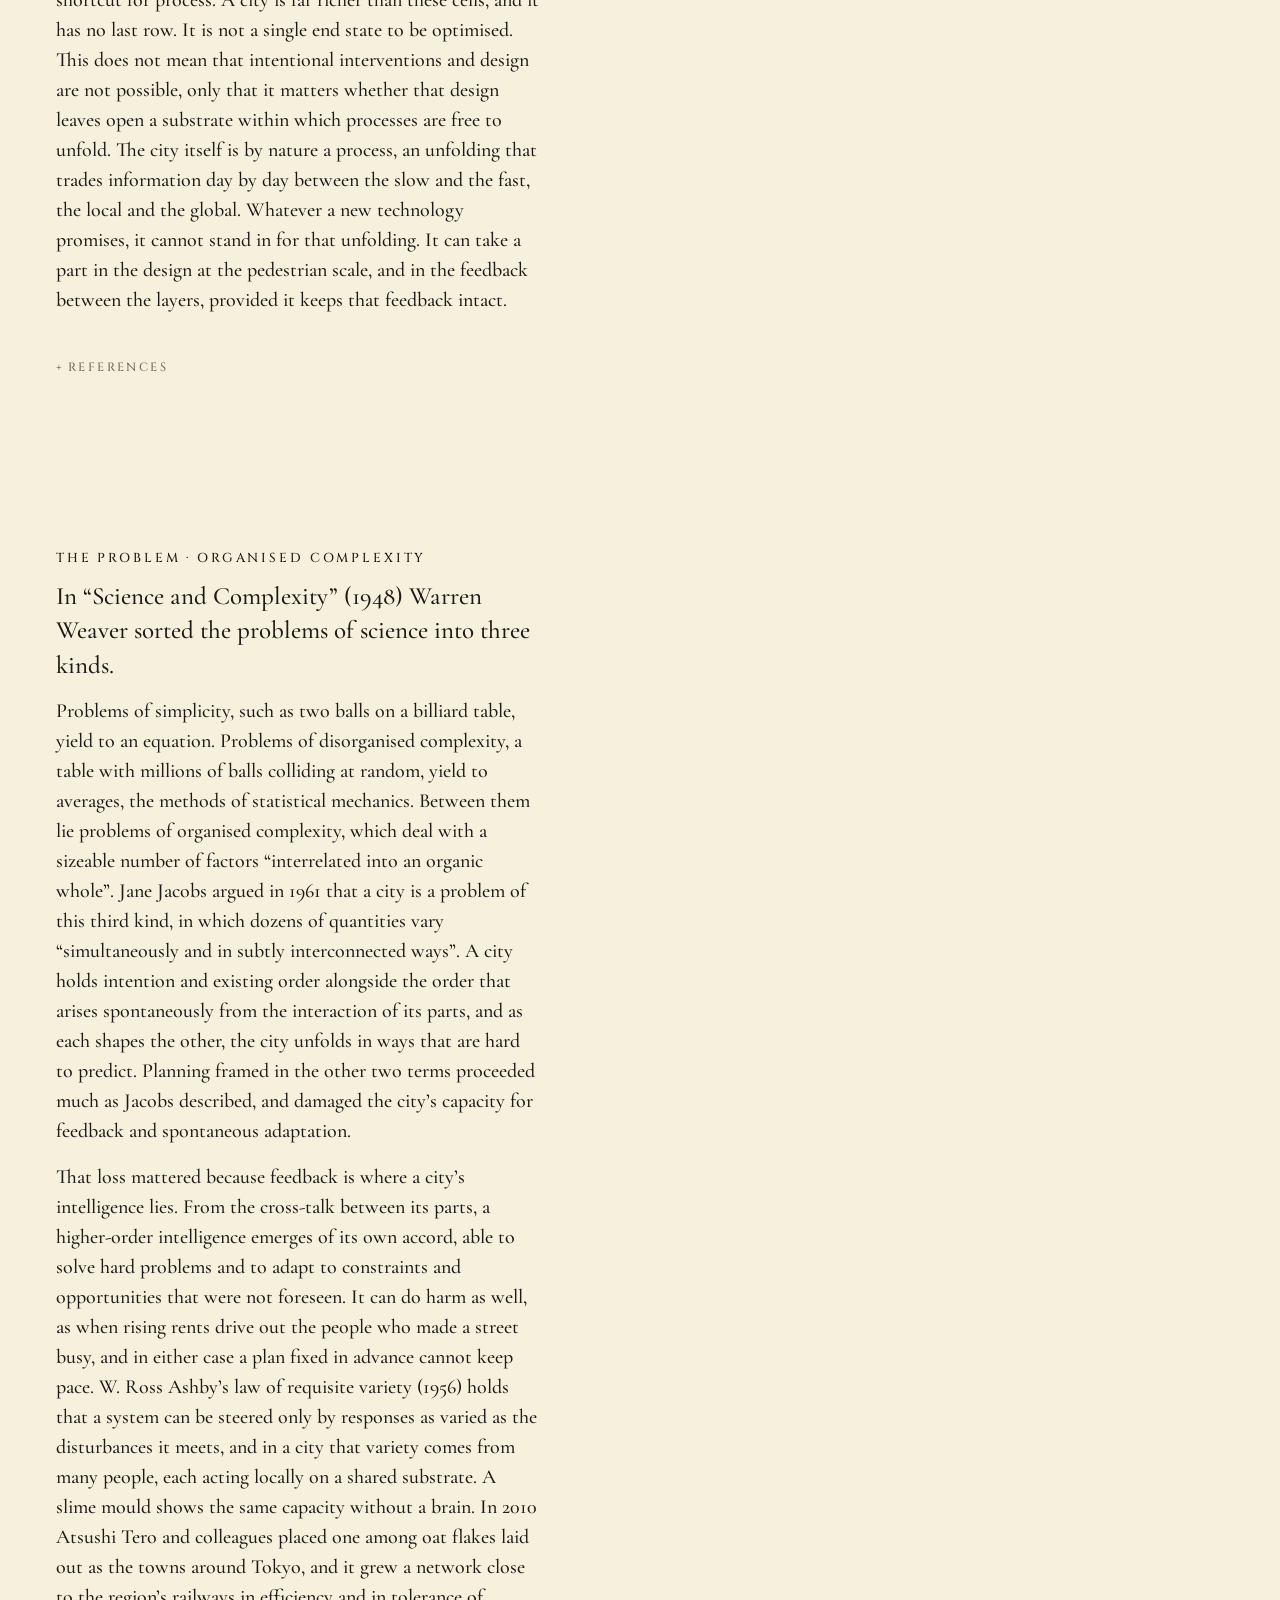
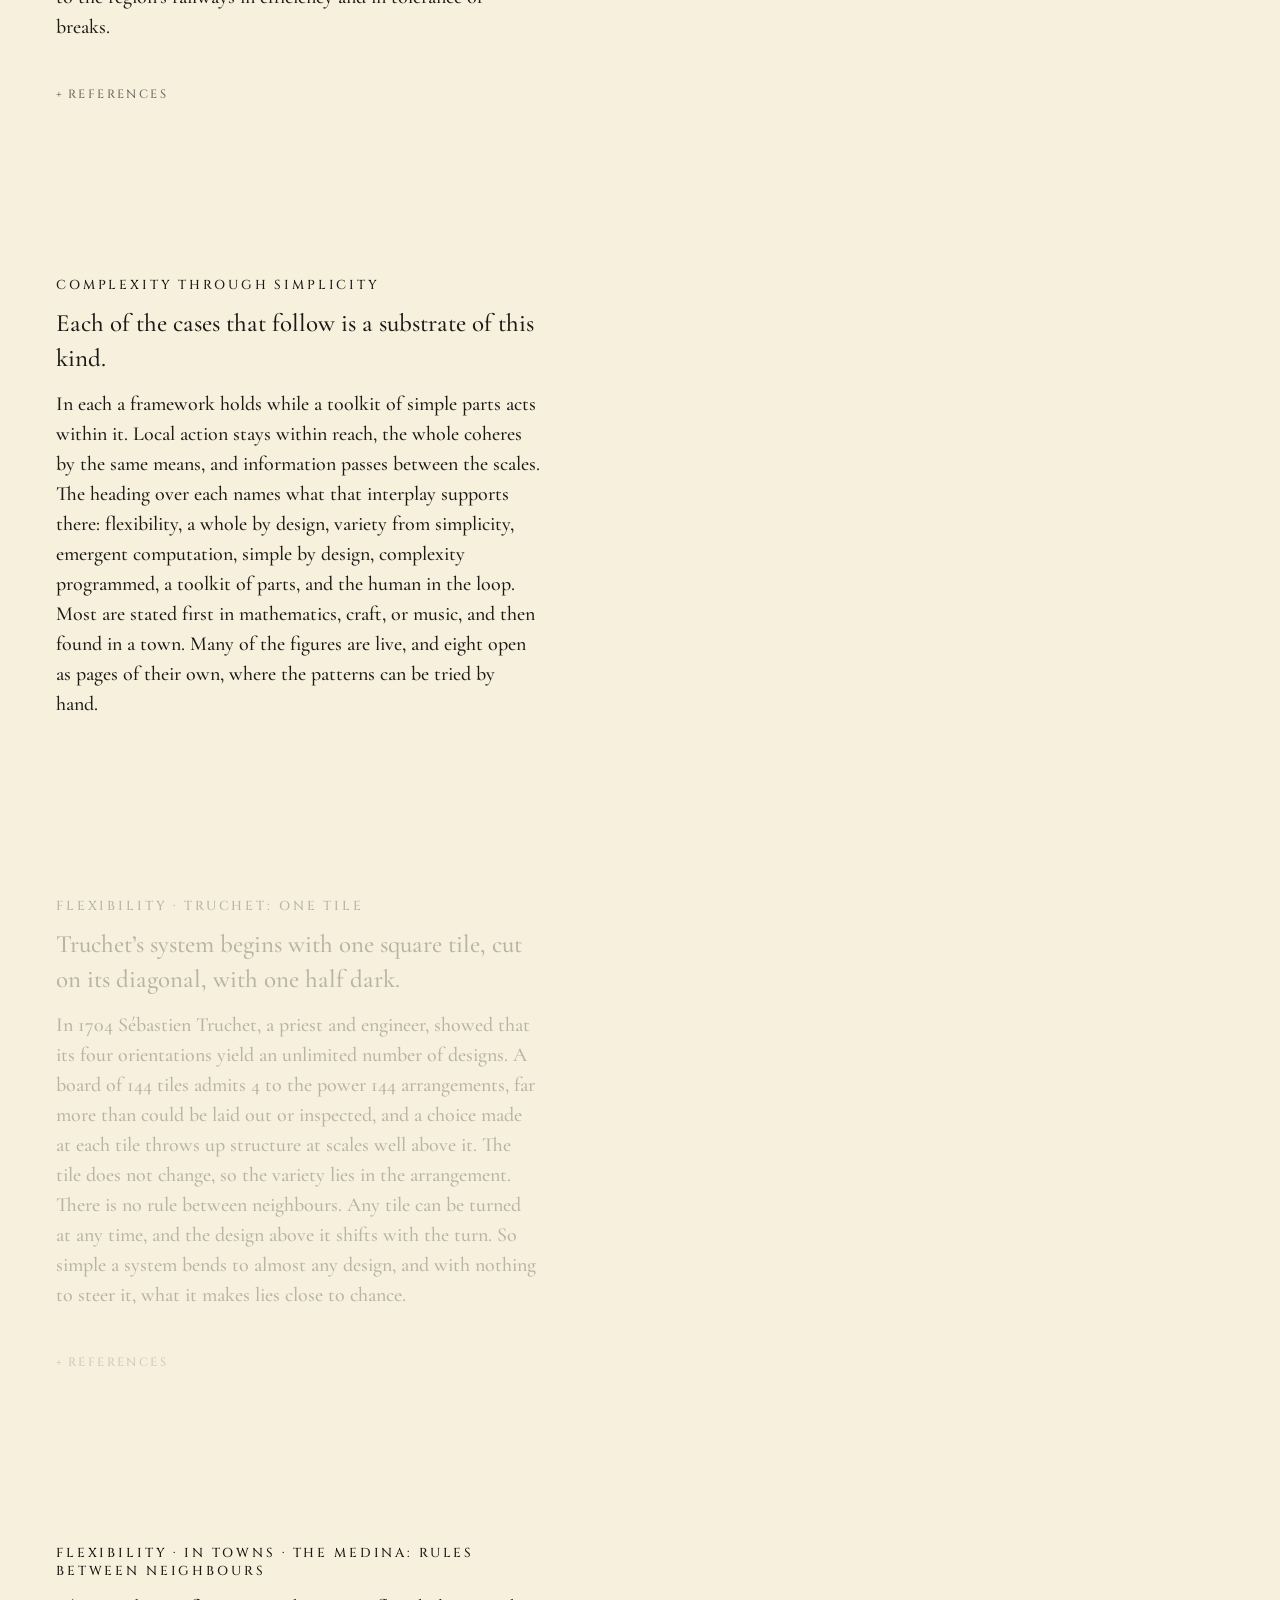
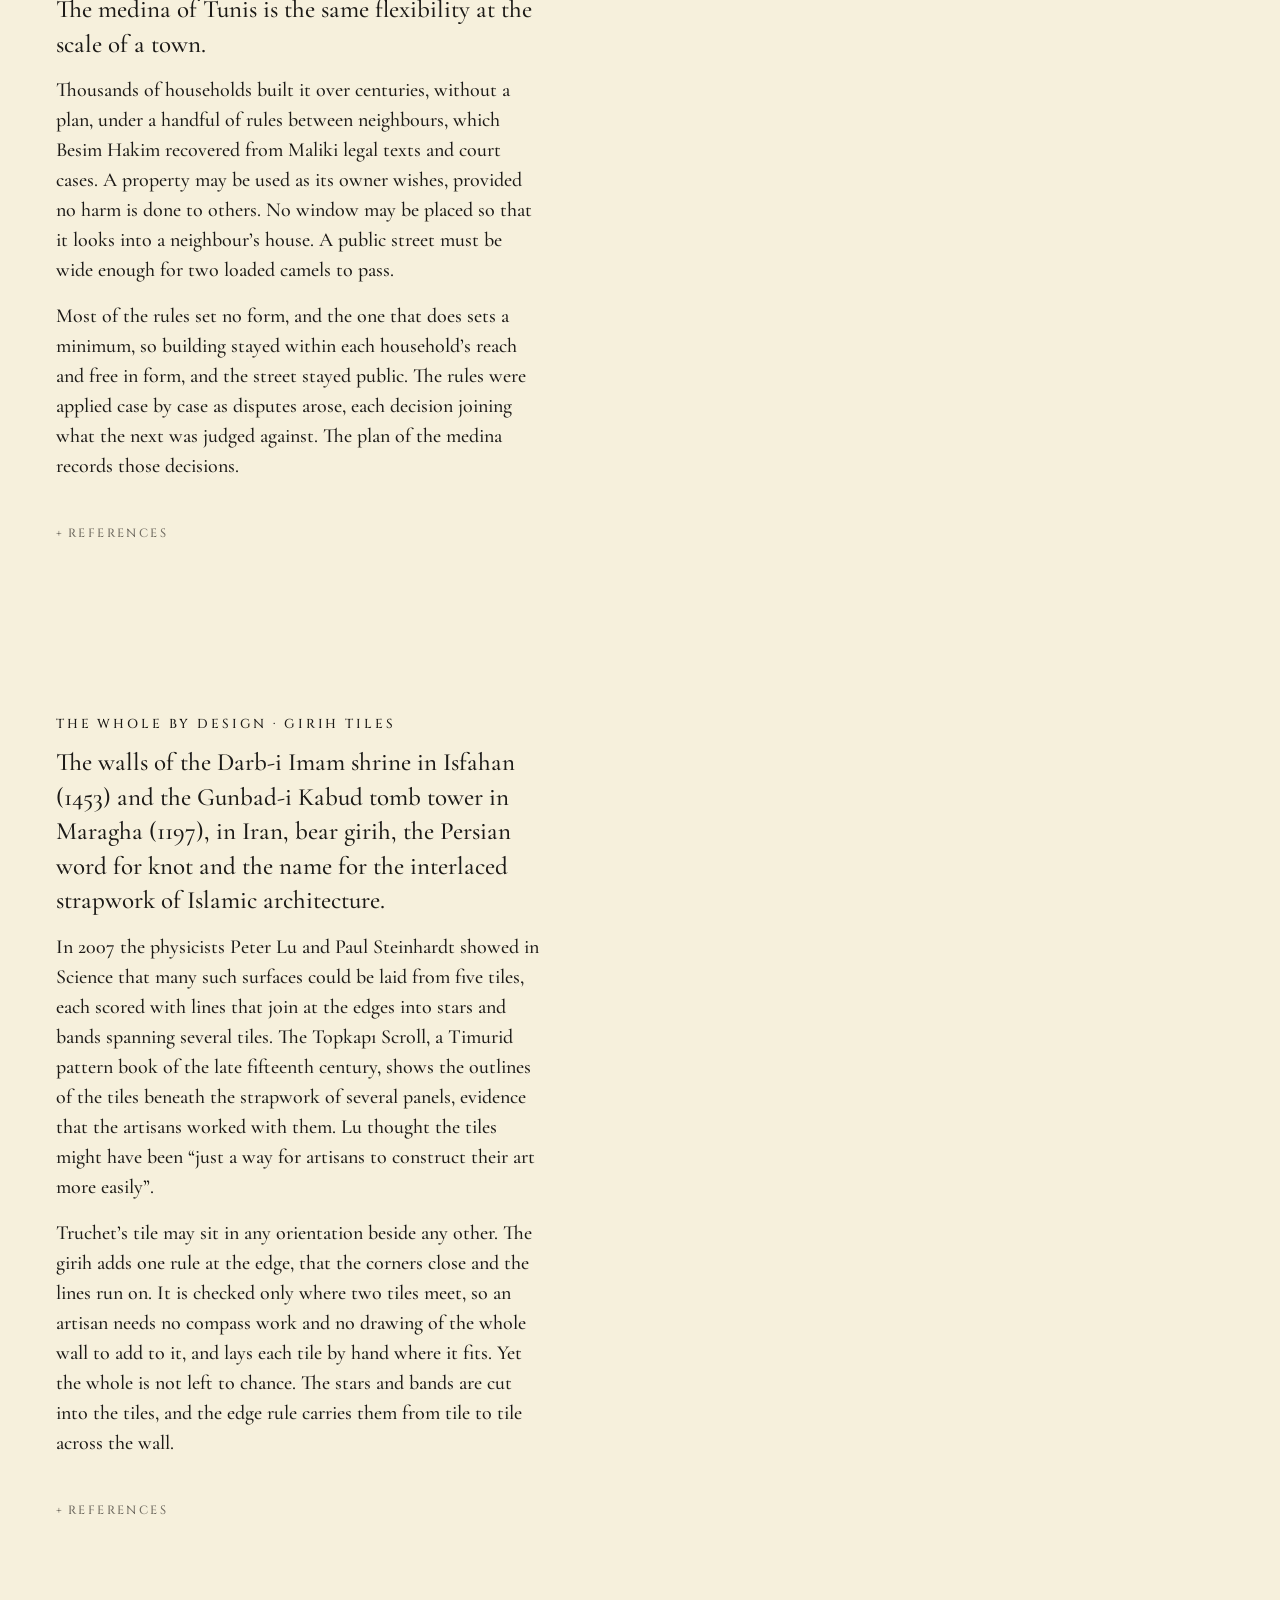
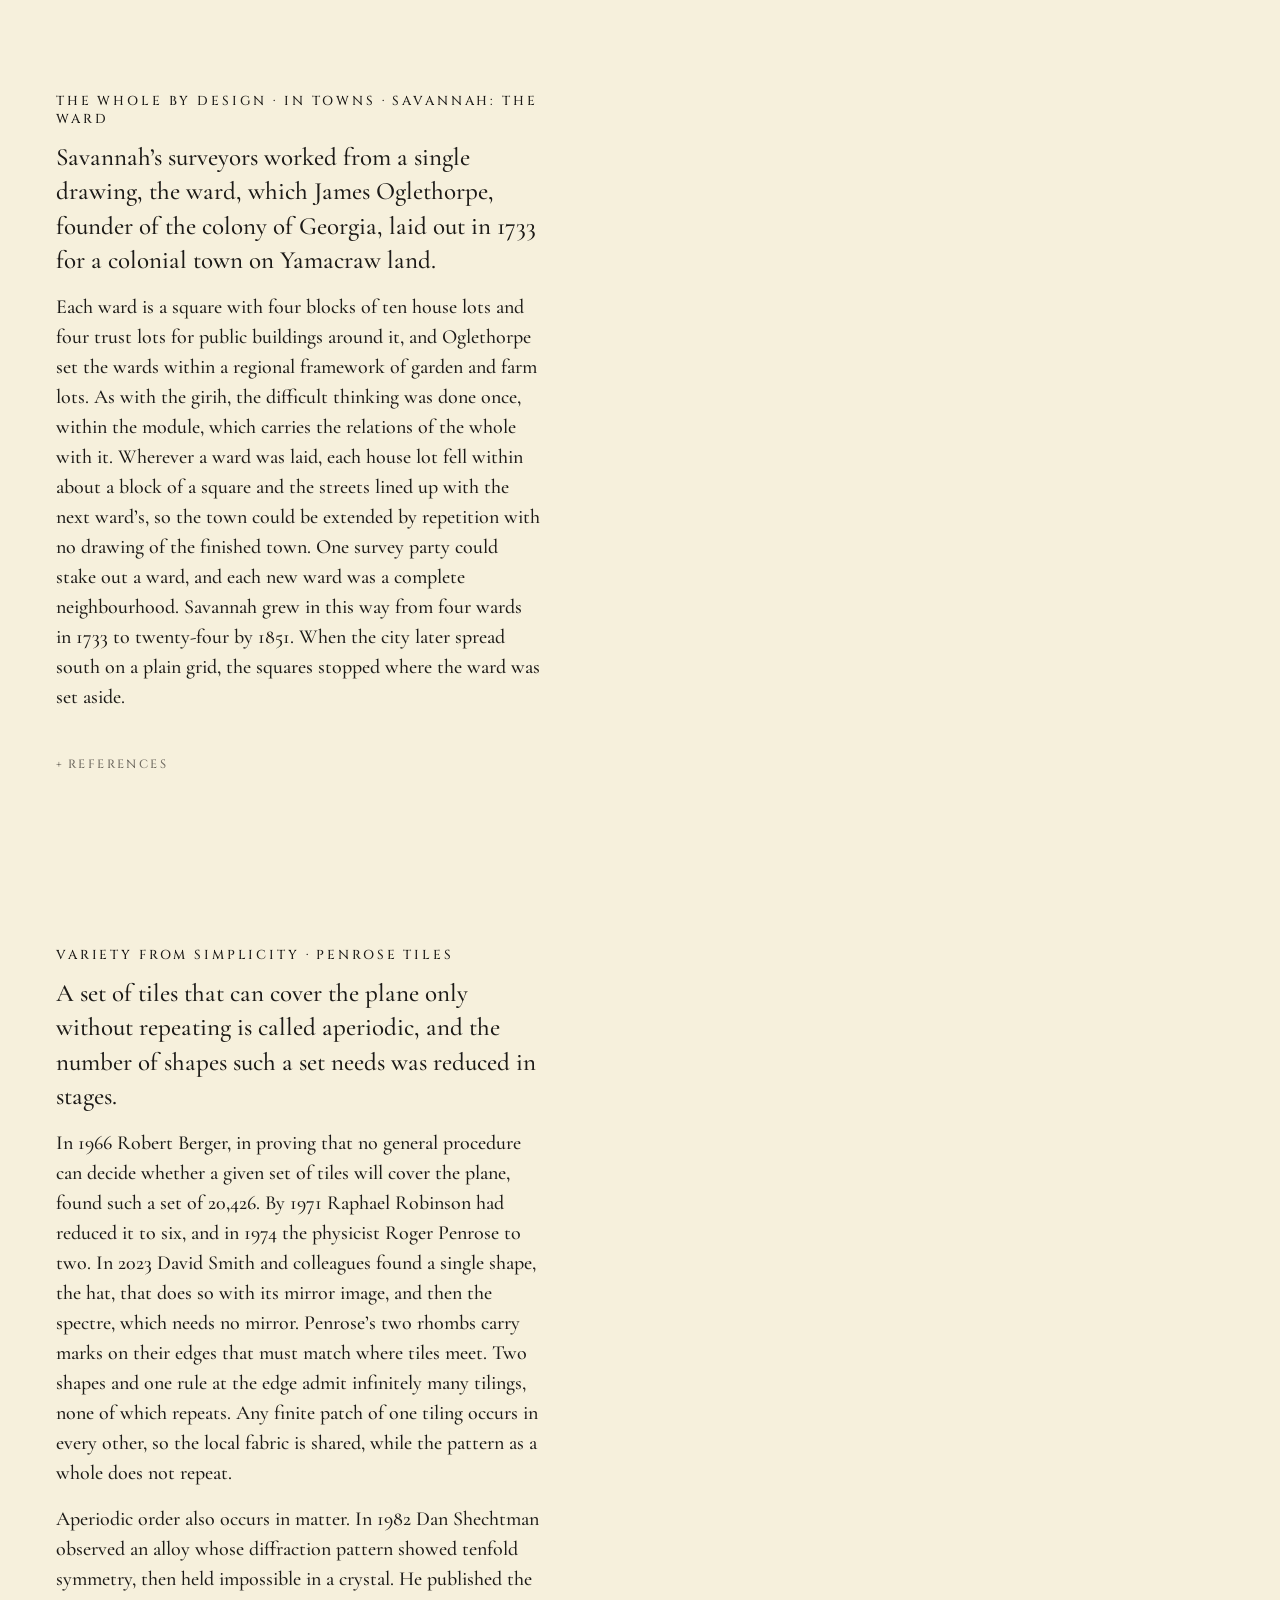
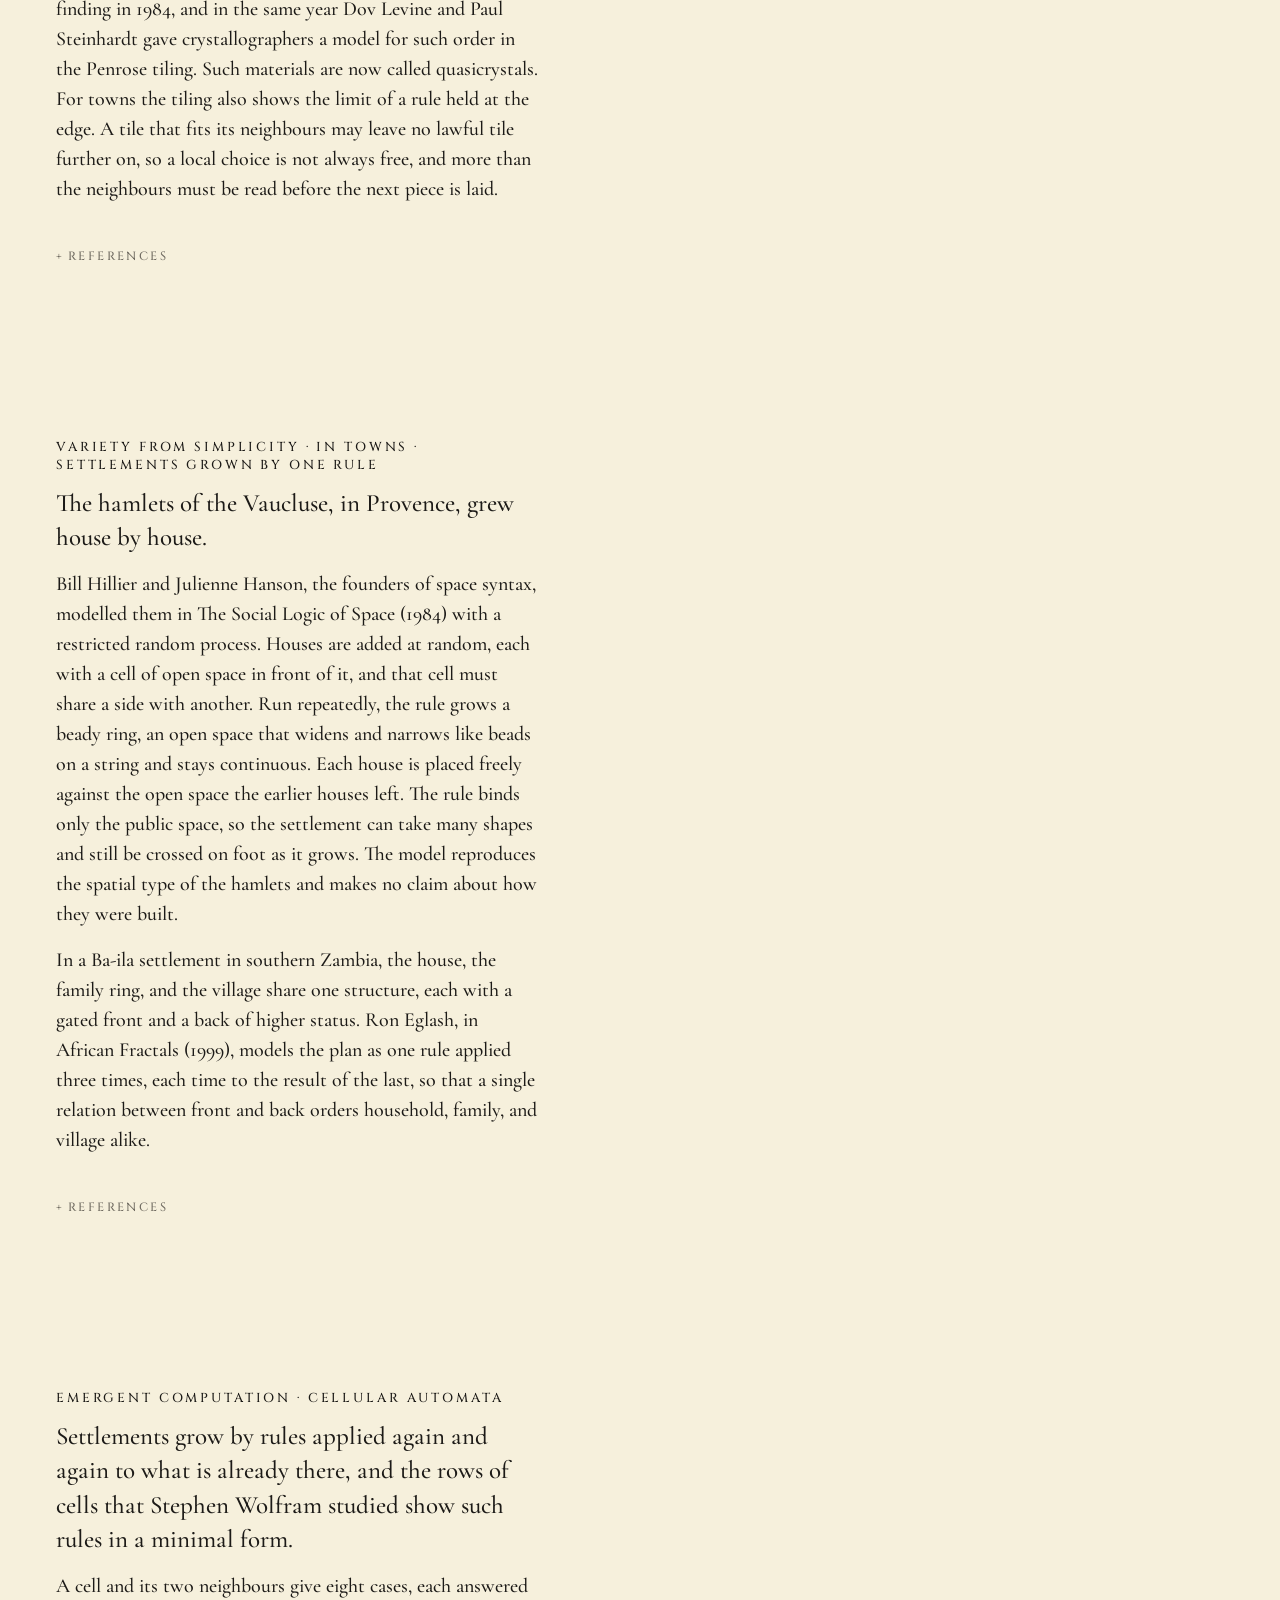
==== commit 12c35d6d: "The site as of 2026-10-14" ====
--- a/index.html
+++ b/index.html
@@ -6,8 +6,8 @@
 <meta name="viewport" content="width=device-width, initial-scale=1">
 <title>Unfolding Urbanism</title>
 <link rel="stylesheet" href="https://fonts.googleapis.com/css2?family=Cinzel:wght@400;500;600&family=Cormorant+Garamond:ital,wght@0,500;0,600;1,500&family=IBM+Plex+Sans:ital,wght@0,400;0,500;0,600;1,400&display=swap">
-<link rel="stylesheet" href="top.css?v=9f1ed714">
-<link rel="stylesheet" href="scroll.css?v=da4efe7e">
+<link rel="stylesheet" href="top.css?v=8b1863cf">
+<link rel="stylesheet" href="scroll.css?v=6bdfeb6b">
 <style>
   :root { --tile: #f0e8d0; }   /* the wall's tiles, one shade deeper than the paper */
   /* the overview: the presentation as a short story, a few sentences a passage, and a picture held beside it. A picture
@@ -81,10 +81,13 @@
   .board svg.loop text { font-family: var(--caps); font-size: 6px; letter-spacing: .1em; text-transform: uppercase; fill: var(--muted); }
   .tocome { width: min(100%, 520px); aspect-ratio: 4 / 3; display: flex; align-items: center; justify-content: center; padding: 24px; text-align: center; border: 1px dashed var(--line);
             font-family: var(--caps); font-size: 10px; letter-spacing: .2em; text-transform: uppercase; color: var(--grey); }
-  /* the opening picture, a girih wall and the moves played on it (girih-wall.js): the tiles one shade deeper than the paper, and their
-     lines, which take the colour the script gives each tile for its age. The two rules name no ancestor, since a rule that does is not
-     applied to a shape drawn through a use element. The wall keeps clear of the count at its right */
-  .board svg.wall { display: block; width: calc(100% - 80px); height: calc(100% - 72px); margin-right: 80px; overflow: visible; color: var(--ink); }
+  /* the opening picture: the title on a split-flap board (solari-live.js), two rows of drums */
+  .board svg.solari-title { display: block; width: min(100%, 784px); }
+  .story section#top p.lead { font-size: 28px; line-height: 36px; }
+  @media (max-width: 900px) { .board figure[data-for="open"] { justify-content: flex-end; padding-bottom: 24px; } .story section#top { min-height: 0; justify-content: flex-start; padding-top: 24px; } }   /* on a phone the title board sits over the lead, and the lead follows it at once */
+  /* the girih play beside the girih case (girih-wall.js): the tiles one shade deeper than the paper, and their lines, which take
+     the colour the script gives each tile for its age. The two rules name no ancestor, since a rule that does is not applied to a
+     shape drawn through a use element */
   .wall-tile { stroke-linejoin: round; }
   .wall-line { fill: none; stroke: currentColor; stroke-linecap: round; stroke-linejoin: round; }
   /* the fill of the tiles and the width of the lines are set on their layers, so that the script can swell a fresh tile's lines
@@ -98,7 +101,7 @@
   .board svg.penrose-patch { display: block; width: min(100%, 520px); aspect-ratio: 1; margin-bottom: 24px; overflow: visible; }
   .penrose-patch .pt { fill: var(--tile); stroke: var(--ink); stroke-width: 1; stroke-linejoin: round; }
   .board svg.solari-patch { display: block; width: min(100%, 760px); margin-bottom: 24px; }
-  .solari-glyph { font-family: 'IBM Plex Sans Condensed', 'IBM Plex Sans', 'Helvetica Neue', Arial, sans-serif; font-size: 19px; font-weight: 500; fill: #f1e8d0; }
+  .solari-glyph { font-family: 'IBM Plex Sans', 'Helvetica Neue', Arial, sans-serif; font-size: 19px; font-weight: 500; fill: var(--paper); }
   .board svg.loom-patch { display: block; width: min(100%, 640px); margin-bottom: 24px; }
   .board svg.lattice-patch { display: block; width: min(100%, 720px); margin-bottom: 24px; }
   .truchet-spin { transform-box: fill-box; transform-origin: center; }
@@ -114,24 +117,6 @@
   .plates a { display: block; font-family: var(--sans); font-size: 13px; font-style: normal; color: var(--muted); text-decoration: none; }
   @media (hover: hover) { .plates a:hover { color: var(--ink); } }
   @media (max-width: 900px) { .plates { gap: 8px; } .plates p { font-size: 13px; } .plates a { font-size: 12px; } }
-  /* the count at the right of the wall: the five tiles, each with the number of it in the wall. Every tile has a row of one height,
-     so the numbers stand at equal steps. It is spaced on the pages' unit of 8px, and the numbers are in the face the scrolled pages
-     use for counts (notes/design-principles.md). It is out of sight on the first passage, where the wall is still, and comes into
-     view when the moves begin */
-  .wall-count { position: absolute; right: -24px; top: 50%; transform: translateY(-50%); display: flex; flex-direction: column; opacity: 0; transition: opacity .8s ease;
-                font-family: var(--sans); font-size: 16px; font-weight: 500; line-height: 24px; color: var(--ink); font-variant-numeric: tabular-nums; }
-  .wall-count.on { opacity: 1; }
-  /* what the wall is doing, and where its tiles come from, under it: two captions in one place, the still wall's on the first
-     passage and the played wall's after it, crossed over by girih-wall.js as the reader scrolls */
-  .board figcaption.wall-caption { display: grid; margin: 16px 80px 0 0; max-width: 560px; text-align: center; line-height: 1.5; }
-  .board figcaption.wall-caption span { grid-area: 1 / 1; opacity: 0; transition: opacity .8s ease; }
-  .board figcaption.wall-caption span.on { opacity: 1; }
-  .wall-count div { display: grid; grid-template-columns: 64px 40px; height: 56px; align-items: center; }
-  .wall-count svg { justify-self: center; overflow: visible; }
-  .wall-count polygon { fill: var(--tile); }
-  .wall-count path { fill: none; stroke: currentColor; stroke-width: 2.8; stroke-linecap: round; stroke-linejoin: round; }
-  .wall-count span { text-align: right; }
-  @media (max-width: 900px) { .board svg.wall { width: 100%; margin-right: 0; } .wall-count { display: none; } }
   /* the eight pages at a glance */
   .sheet { display: grid; grid-template-columns: repeat(4, 1fr); gap: 24px 16px; width: min(100%, 860px); }
   .sheet a { display: block; text-align: center; text-decoration: none; color: var(--muted); font-family: var(--caps); font-size: 12px; letter-spacing: .18em; text-transform: uppercase; }
@@ -153,15 +138,14 @@
 <main class="scrolly">
   <div class="story">
     <section data-scene="open" data-fig="open" id="top">
-      <h1>Unfolding Urbanism</h1>
-      <p class="lead">Cities are spaces of rich potential, webs of interdependence and exchange of every kind, social, economic, and more. The web is so rich and so dynamic that no one can predict it in full. The static master plan imposes a rigid order that shuts this space of potential down. So we ask how to act in the city without breaking it with static interventions, how not to be heavy-handed and wipe out the pedestrian scale, and how to do this at all when the human mind cannot take in the full range of a city&#x27;s dynamics.</p>
-      <p>We propose that history offers a way, which is to treat the city as a pattern, a template, a substrate. That keeps the rich potential of a continuous fabric open while staying simple enough for people to engage with it, with intention.</p>
-      <p>What follows explores how art, architecture, music, and towns have done this, with simple, modular patterns that are compatible with rich, emergent complexity.</p>
+      <p class="lead">A city is a web of exchange, social, economic, and of every other kind, more complex than we can describe or predict. When people have acted on it with intent, they have often damaged its fabric, especially at the pedestrian scale, and left it less able to carry the rich potential of interactions that unfold as a process and cannot be optimised as a static solution in advance. The question becomes how to act with intent while preserving this rich and complex fabric and its future unfolding, both at the pedestrian scale and at the wider, emergent scale.</p>
       <p class="cue">Scroll</p>
     </section>
-    <section data-scene="process" data-fig="open">
+    <section data-scene="process" data-fig="girih">
       <h2>The city as process</h2>
-      <p class="lead">Cities are accretions of process, knitted together as they unfold across space and time, congealing and dissolving by turns. Unfolding urbanism works with that rhythm.</p>
+      <p class="lead">The answer history offers is a pattern, modular and iterable, simple enough for anyone to use and cohesive enough not to interfere with the city’s wider dynamics.</p>
+      <p>Cities are accretions of process, knitted together as they unfold across space and time, congealing and dissolving by turns. Unfolding urbanism works with that rhythm.</p>
+      <p>The pages that follow trace that idea through art, architecture, music, and towns, where such patterns have carried rich and emergent complexity.</p>
       <p>Its elements are modular patterns, designed for the pedestrian scale. Small and composable, they let a designer intervene locally, with a light touch. Used incrementally, they allow intervention to proceed one street or square at a time, answering to the larger unfolding of the city as it goes.</p>
       <p>The simplicity is deceptive. Because the approach is modular and incremental, it can respond as the rhythms of the city rise and fall. Heavier-handed approaches interfere with those rhythms. They are brittle for that reason, and costly, and when they fail the damage can be extensive and can last for generations.</p>
       <p>The unfolding city celebrates process, not automation. It values human engagement over decisions driven by algorithm, and uses technology in its service. It relies on the city’s own intelligence, which rests on feedback and small steps, and which cannot be replaced by an external or automated process.</p>
@@ -321,7 +305,7 @@
 
   <div class="hold">
     <div class="board" id="board">
-      <figure data-for="open"><svg class="wall" id="wall" role="img" aria-label="Girih lines grown from one decagon"></svg><div class="wall-count" id="wall-count" aria-hidden="true"></div><figcaption class="wall-caption"><span class="on">A wall of girih tiles, the five shapes laid out from one decagon at the centre. After Lu and Steinhardt, 2007.</span><span>Variations on girih tiling, showing how a set of simple, modular patterns can respond and adapt to local change while remaining an integral part of a larger, more complex fabric.</span></figcaption></figure>
+      <figure data-for="open" class="crisp"><svg class="solari-title" role="img" aria-label="Unfolding Urbanism on a split-flap board, its first word turning through other words for the city"></svg></figure>
       <figure data-for="static"><div class="plates"><div><img src="images/overview/static-axis.webp" alt="The Monumental Axis of Brasília, laid out to Lúcio Costa&#x27;s plan of 1957, photographed in 2015." width="960" height="720" decoding="async" loading="lazy"><p>The Monumental Axis of Brasília, laid out to Lúcio Costa's plan of 1957, photographed in 2015.<a href="https://commons.wikimedia.org/wiki/File:Fotos_produzidas_pelo_Senado_(23427572015).jpg">Ana Volpe, Agência Senado. CC BY 2.0. Cropped and toned.</a></p></div><div><img src="images/overview/static-interchange.webp" alt="The interchange of the San Diego and Santa Monica freeways, Los Angeles, August 1964." width="960" height="720" decoding="async" loading="lazy"><p>The interchange of the San Diego and Santa Monica freeways, Los Angeles, August 1964.<a href="https://commons.wikimedia.org/wiki/File:San_Diego-Santa_Monica_Freeway_interchange.jpg">Los Angeles Times, UCLA Library. CC BY 4.0. Cropped and toned.</a></p></div><div><img src="images/overview/static-blocks.webp" alt="The Pruitt–Igoe housing complex, St Louis, photographed between 1963 and 1972." width="960" height="720" decoding="async" loading="lazy"><p>The Pruitt–Igoe housing complex, St Louis, photographed between 1963 and 1972.<a href="https://commons.wikimedia.org/wiki/File:Pruitt-igoeUSGS02.jpg">US Geological Survey. Public domain.</a></p></div><div><img src="images/overview/static-cityhall.webp" alt="Boston City Hall (dedicated in 1969) and its plaza, photographed in 2019. The Government Center it belongs to replaced more than 50 acres of the Scollay Square district." width="960" height="720" decoding="async" loading="lazy"><p>Boston City Hall (dedicated in 1969) and its plaza, photographed in 2019. The Government Center it belongs to replaced more than 50 acres of the Scollay Square district.<a href="https://commons.wikimedia.org/wiki/File:Boston_City_Hall_Plaza_2019_P1020783.jpg">NewtonCourt. CC BY-SA 4.0. Cropped and toned.</a></p></div></div></figure>
       <figure data-for="alexander" class="drawn"><svg class="lattice-patch" role="img" aria-label="A tree and a web of overlapping groups, drawn on the same six parts; in both a group forms or dissolves every few seconds, the left kept a tree and the right free to overlap, the web filling to all fifty-seven subsets while the tree fills at five, and under each a count of the subsets it holds of the most its kind can hold"></svg><figcaption>Left, a tree: each group of parts sits wholly inside one larger group, as in Alexander’s “artificial cities”, laid out for visual order or engineered as systems. Right, a semilattice: groups overlap, so one part can belong to several, as in his “natural cities”, grown over time. Alexander noted that on twenty parts a tree allows at most nineteen groupings, and a semilattice more than a million. After Christopher Alexander, A City Is Not a Tree, 1965, redrawn.</figcaption></figure>
       <figure data-for="mind" class="drawn"><svg class="dots" viewBox="0 0 320 60" role="img" aria-label="Four dots"><circle cx="40" cy="30" r="11"/><circle cx="120" cy="30" r="11"/><circle cx="200" cy="30" r="11"/><circle cx="280" cy="30" r="11"/></svg><figcaption>Four: what the mind holds at once (Cowan, 2001). </figcaption></figure>
@@ -401,7 +385,7 @@
 <script src="girih-wall.js?v=352eecb5"></script>
 <script src="truchet-live.js?v=0a92569e"></script>
 <script src="penrose-live.js?v=d8417084"></script>
-<script src="solari-live.js?v=d8699146"></script>
+<script src="solari-live.js?v=e38a8fd3"></script>
 <script src="loom-live.js?v=b60c045f"></script>
 <script src="lattice-live.js?v=88a8cc31"></script>
 <script src="live-figure.js?v=f64fa480"></script>
--- a/top.css
+++ b/top.css
@@ -1,15 +1,14 @@
 /* The top line of every page: the page's name at the left and the pages at the right, in small capitals. It is the
    same on every page, and no control sits in it; a page's own controls sit on the page. The scrolled pages hold it
    fixed over the story (scroll.css); the other pages keep it at their head. The talk has its own line. */
-.top { display: flex; align-items: baseline; gap: 24px; padding: 16px 32px 24px; border: 0; }
+.top { display: flex; align-items: baseline; gap: 24px; padding: 16px 56px 24px; border: 0; }
 .top .mark { font-family: Cinzel, "Trajan Pro", serif; font-size: 13px; font-weight: 500; letter-spacing: .18em; text-transform: uppercase;
              color: var(--ink, #1c1a17); text-decoration: none; white-space: nowrap; }
-/* while the site is a draft: a small inverted tag after the page's name, on every page */
-.top .mark::after { content: "Draft version"; display: inline-block; margin-left: 12px; padding: 3px 7px 2px; font-size: 9px; letter-spacing: .16em;
-                    color: var(--paper, #f6f0dc); background: var(--ink, #1c1a17); border-radius: 2px; vertical-align: 2px; }
+/* while the site is a draft: the word after the page's name, in the nav's grey, on every page */
+.top .mark::after { content: "Draft"; margin-left: 16px; font-size: 11px; letter-spacing: .16em; color: var(--grey, #9b968e); }
 /* the rights line at the foot of every page */
 .rights { margin: 48px 0 0; font-family: Cinzel, "Trajan Pro", serif; font-size: 10px; font-weight: 500; letter-spacing: .16em; text-transform: uppercase; color: var(--grey, #9b968e); }
-.top .nav { margin-left: auto; display: flex; gap: 18px; flex-wrap: wrap; justify-content: flex-end; font-family: Cinzel, "Trajan Pro", serif;
+.top .nav { margin-left: auto; display: flex; gap: 16px; flex-wrap: wrap; justify-content: flex-end; font-family: Cinzel, "Trajan Pro", serif;
             font-size: 11px; font-weight: 500; letter-spacing: .16em; line-height: 1.4; text-transform: uppercase; }
 .top .nav a { color: var(--muted, #6f6a60); text-decoration: none; padding-bottom: 2px; border-bottom: 1px solid transparent; }
 .top .nav a.here { color: var(--ink, #1c1a17); border-bottom-color: var(--ink, #1c1a17); }
@@ -31,6 +30,7 @@
 .page > p.back.corner { left: 24px; bottom: 16px; }
 @media (max-width: 900px) {
   .top { padding: 12px 16px 18px; }
+  .top .mark::after { display: none; }
   .top .nav a:not(.home) { display: none; }
   p.back.corner, .page > p.back.corner { position: static; margin: 16px 0 0; text-align: center; }
 }
--- a/scroll.css
+++ b/scroll.css
@@ -25,12 +25,12 @@
 .story section:first-child { min-height: 100vh; }
 .story h1 { font-family: var(--caps); font-size: 48px; line-height: 1.05; letter-spacing: .06em; font-weight: 500; margin: 0 0 20px; }
 .story h2 { font-family: var(--caps); font-size: 13px; letter-spacing: .22em; text-transform: uppercase; color: var(--ink); font-weight: 500; margin: 0 0 14px; }
-.story p { font-size: 20px; line-height: 1.5; margin: 0 0 14px; }
+.story p { font-size: 20px; line-height: 1.5; margin: 0 0 16px; }
 .story p.lead { font-size: 25px; line-height: 1.38; }
 .story p.small { font-size: 17px; line-height: 1.45; color: var(--muted); }
 .story blockquote { margin: 4px 0 16px; padding-left: 18px; border-left: 1px solid var(--ink); font-size: 22px; line-height: 1.42; font-style: italic; }
 .story blockquote cite { display: block; margin-top: 8px; font-style: normal; font-size: 16px; color: var(--muted); }
-.story .cue { margin-top: 28px; font-family: var(--caps); font-size: 12px; letter-spacing: .2em; text-transform: uppercase; color: var(--muted); }
+.story .cue { margin-top: 32px; font-family: var(--caps); font-size: 12px; letter-spacing: .2em; text-transform: uppercase; color: var(--muted); }
 .story .picks { display: flex; flex-wrap: wrap; gap: 6px 18px; margin: 6px 0 14px; }
 .story .picks button { font-size: 18px; border-bottom: 1px solid var(--line); line-height: 1.3; }
 .story .picks button.on { border-bottom-color: var(--ink); }
@@ -41,7 +41,7 @@
 .story ol.refs li { font-size: 16px; line-height: 1.45; margin: 0 0 10px; color: var(--ink); }
 .story ol.refs li span { display: block; color: var(--muted); font-style: italic; }
 
-.hold { position: sticky; top: 0; height: 100vh; display: flex; align-items: center; justify-content: center; padding: 108px 40px 88px; }
+.hold { position: sticky; top: 0; height: 100vh; display: flex; align-items: center; justify-content: center; padding: 112px 40px 88px; }
 .board { position: relative; width: 100%; height: 100%; display: flex; align-items: center; justify-content: center; }
 .board > svg { display: block; max-width: 100%; max-height: 100%; touch-action: manipulation; user-select: none; -webkit-user-select: none; }
 
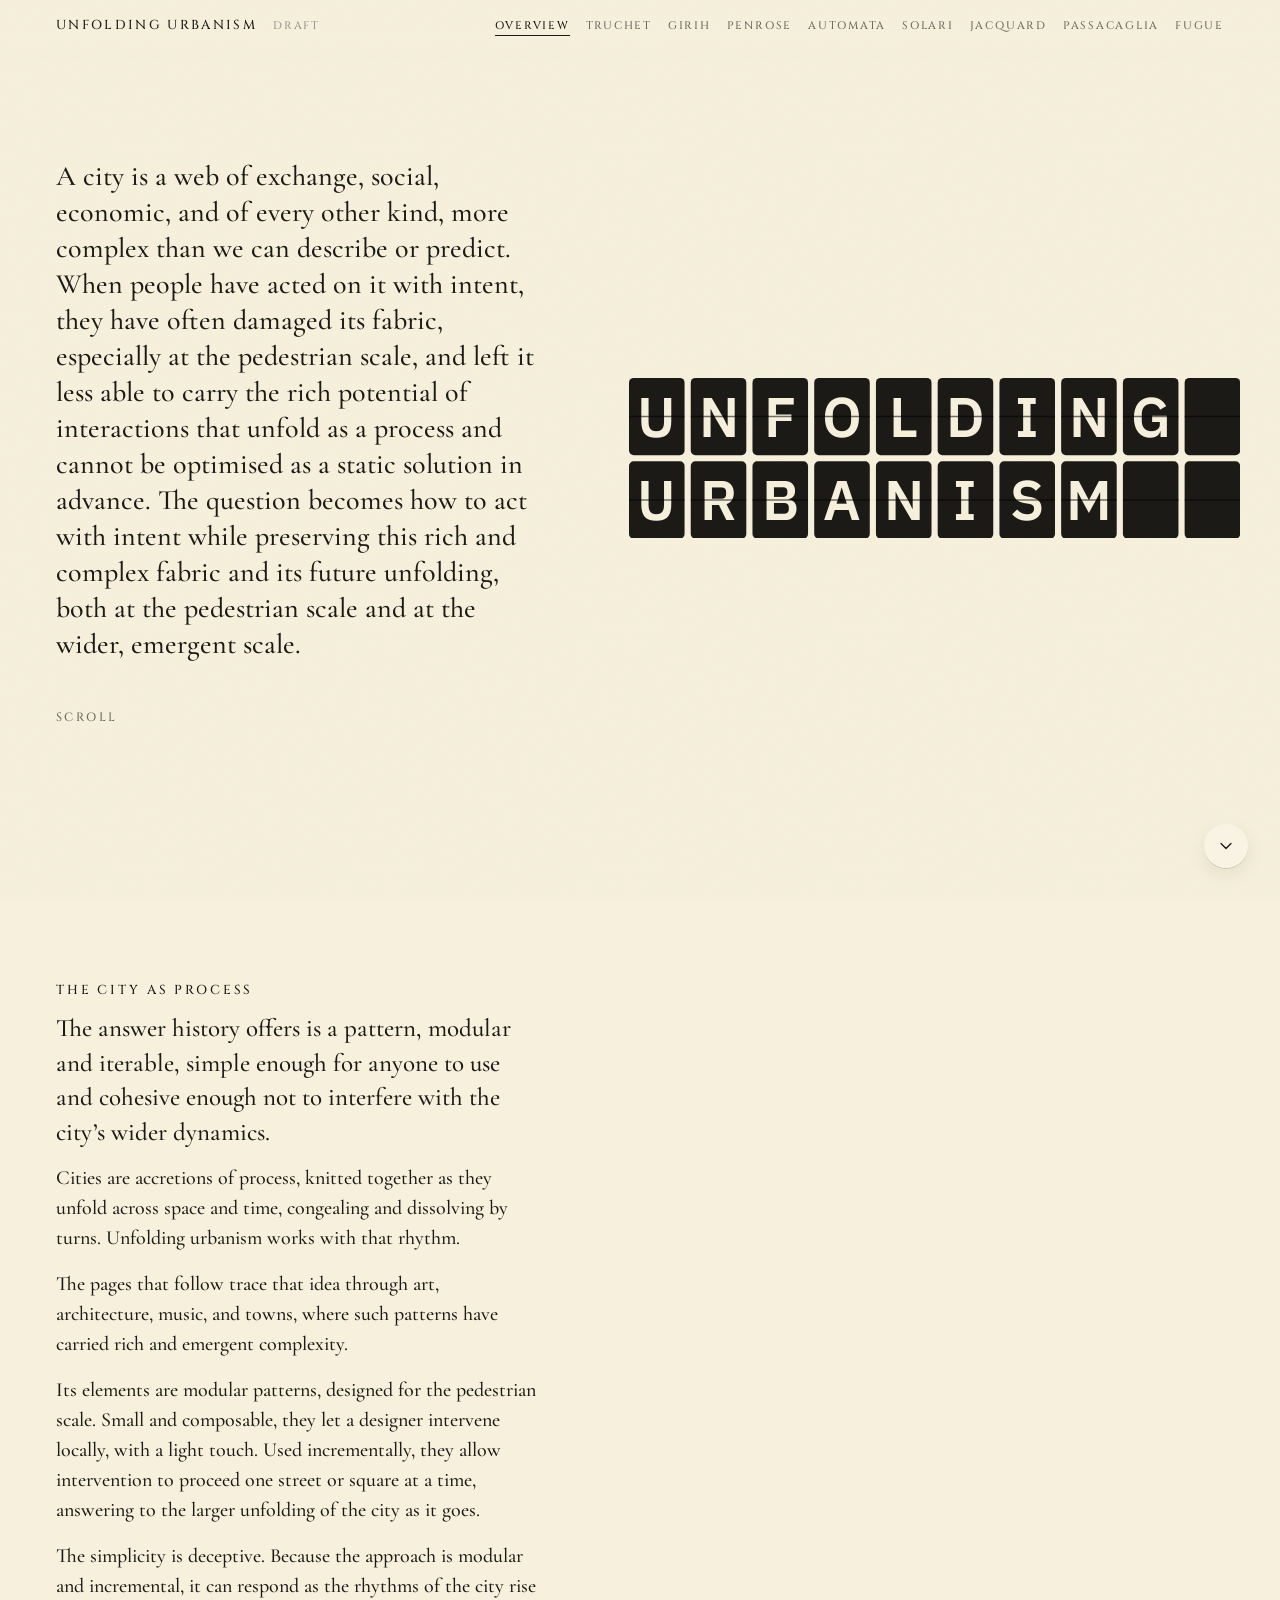
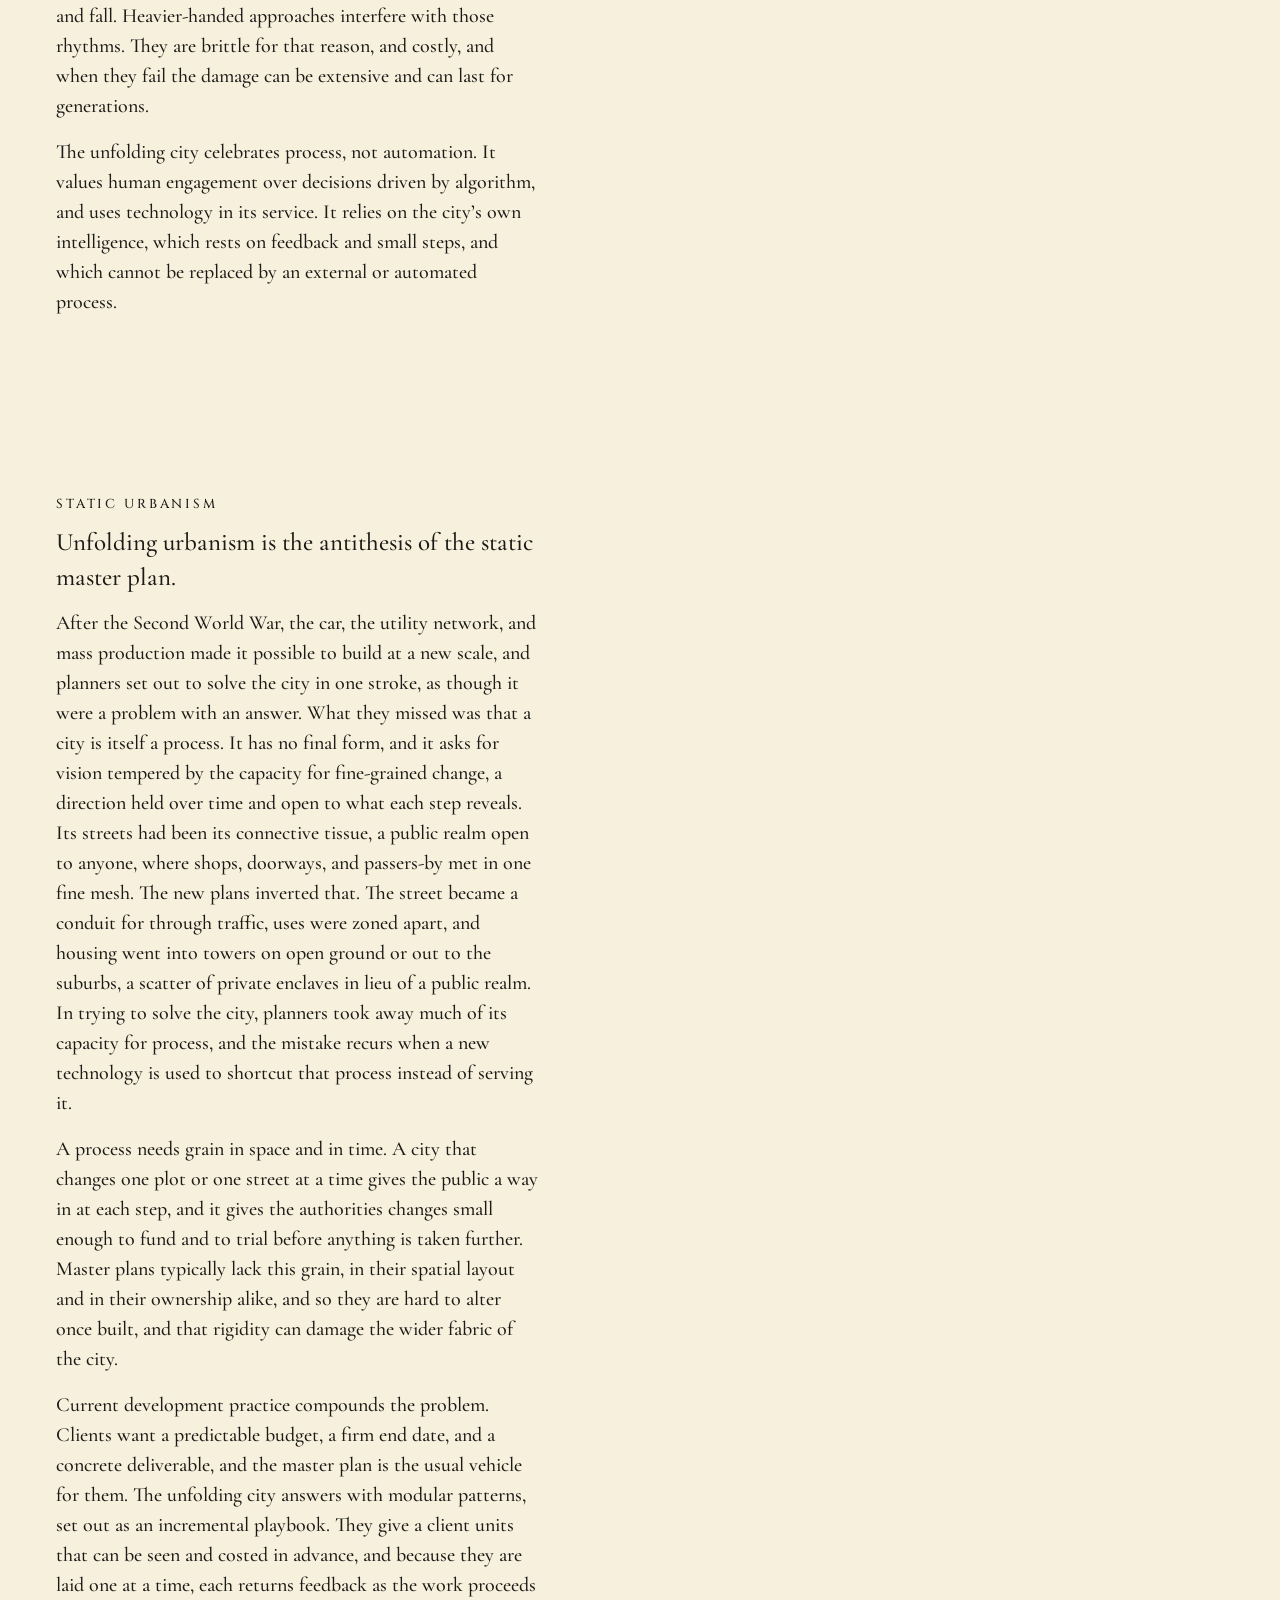
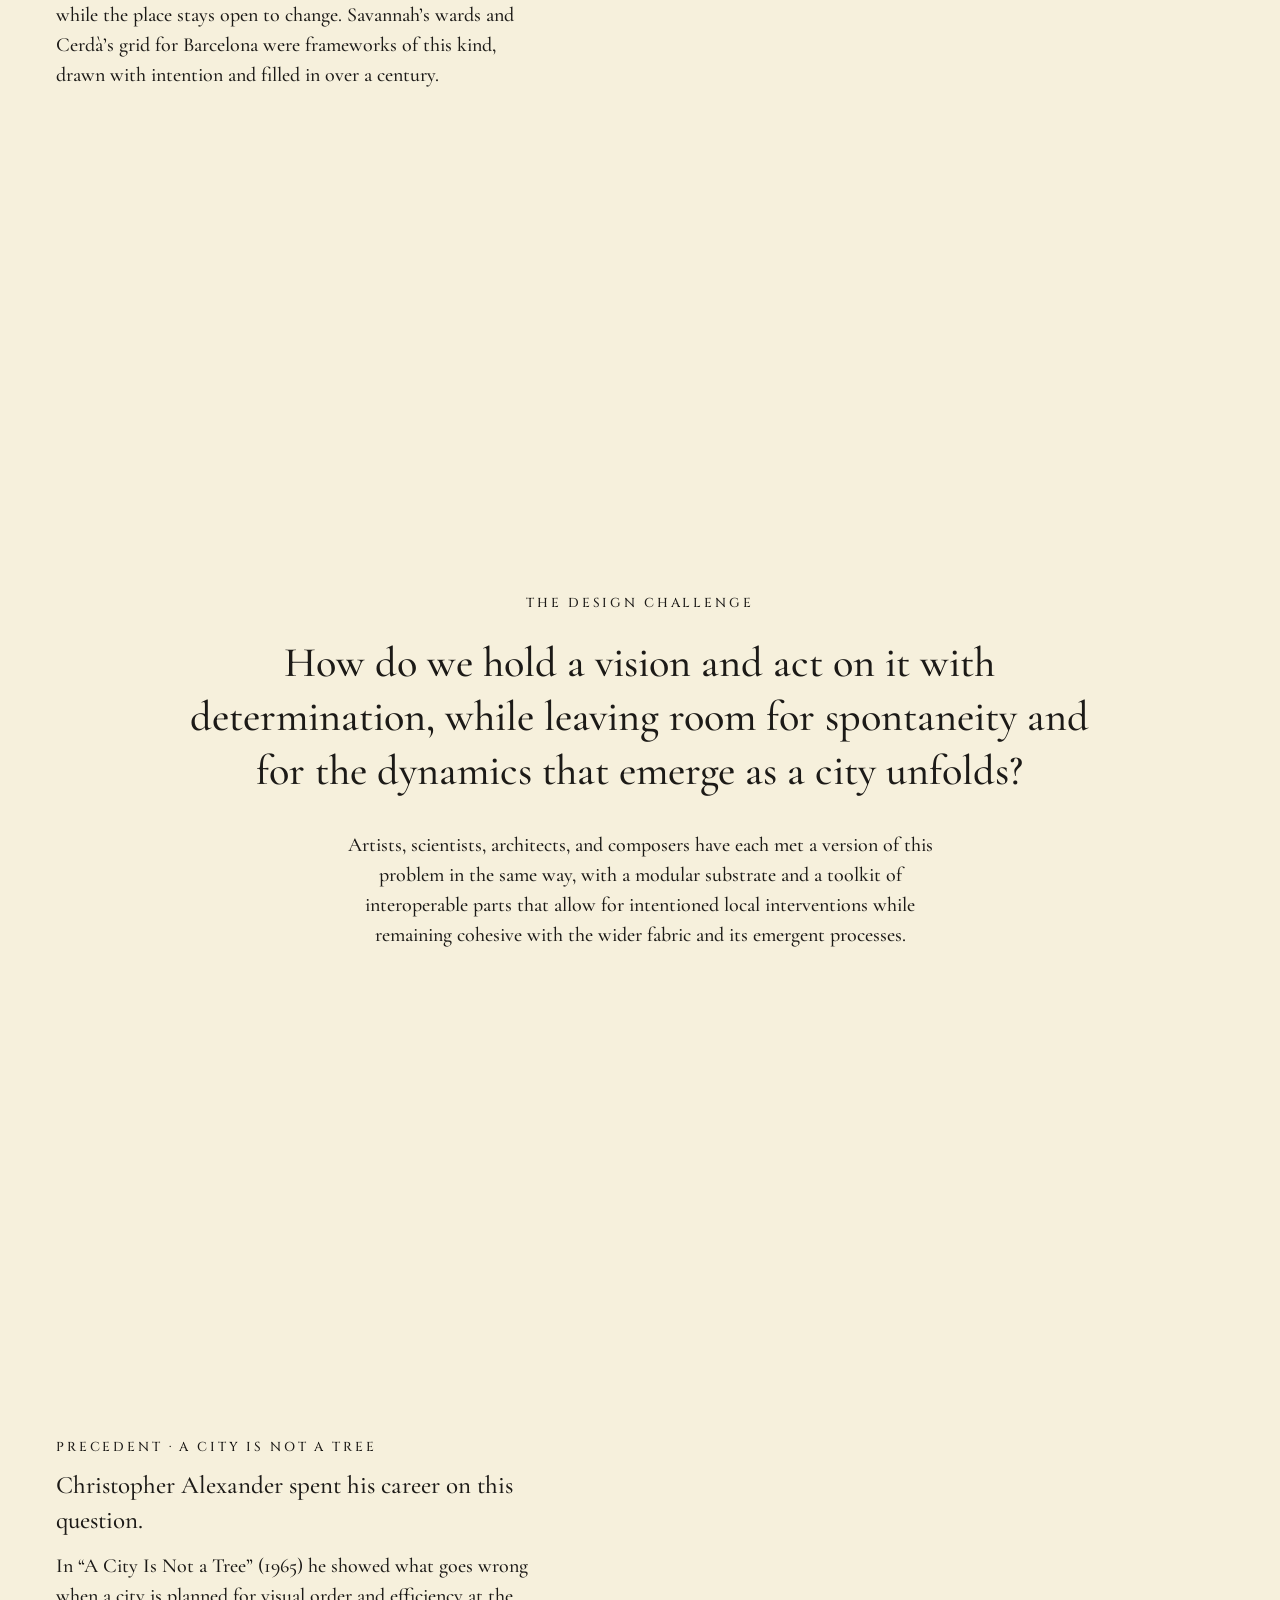
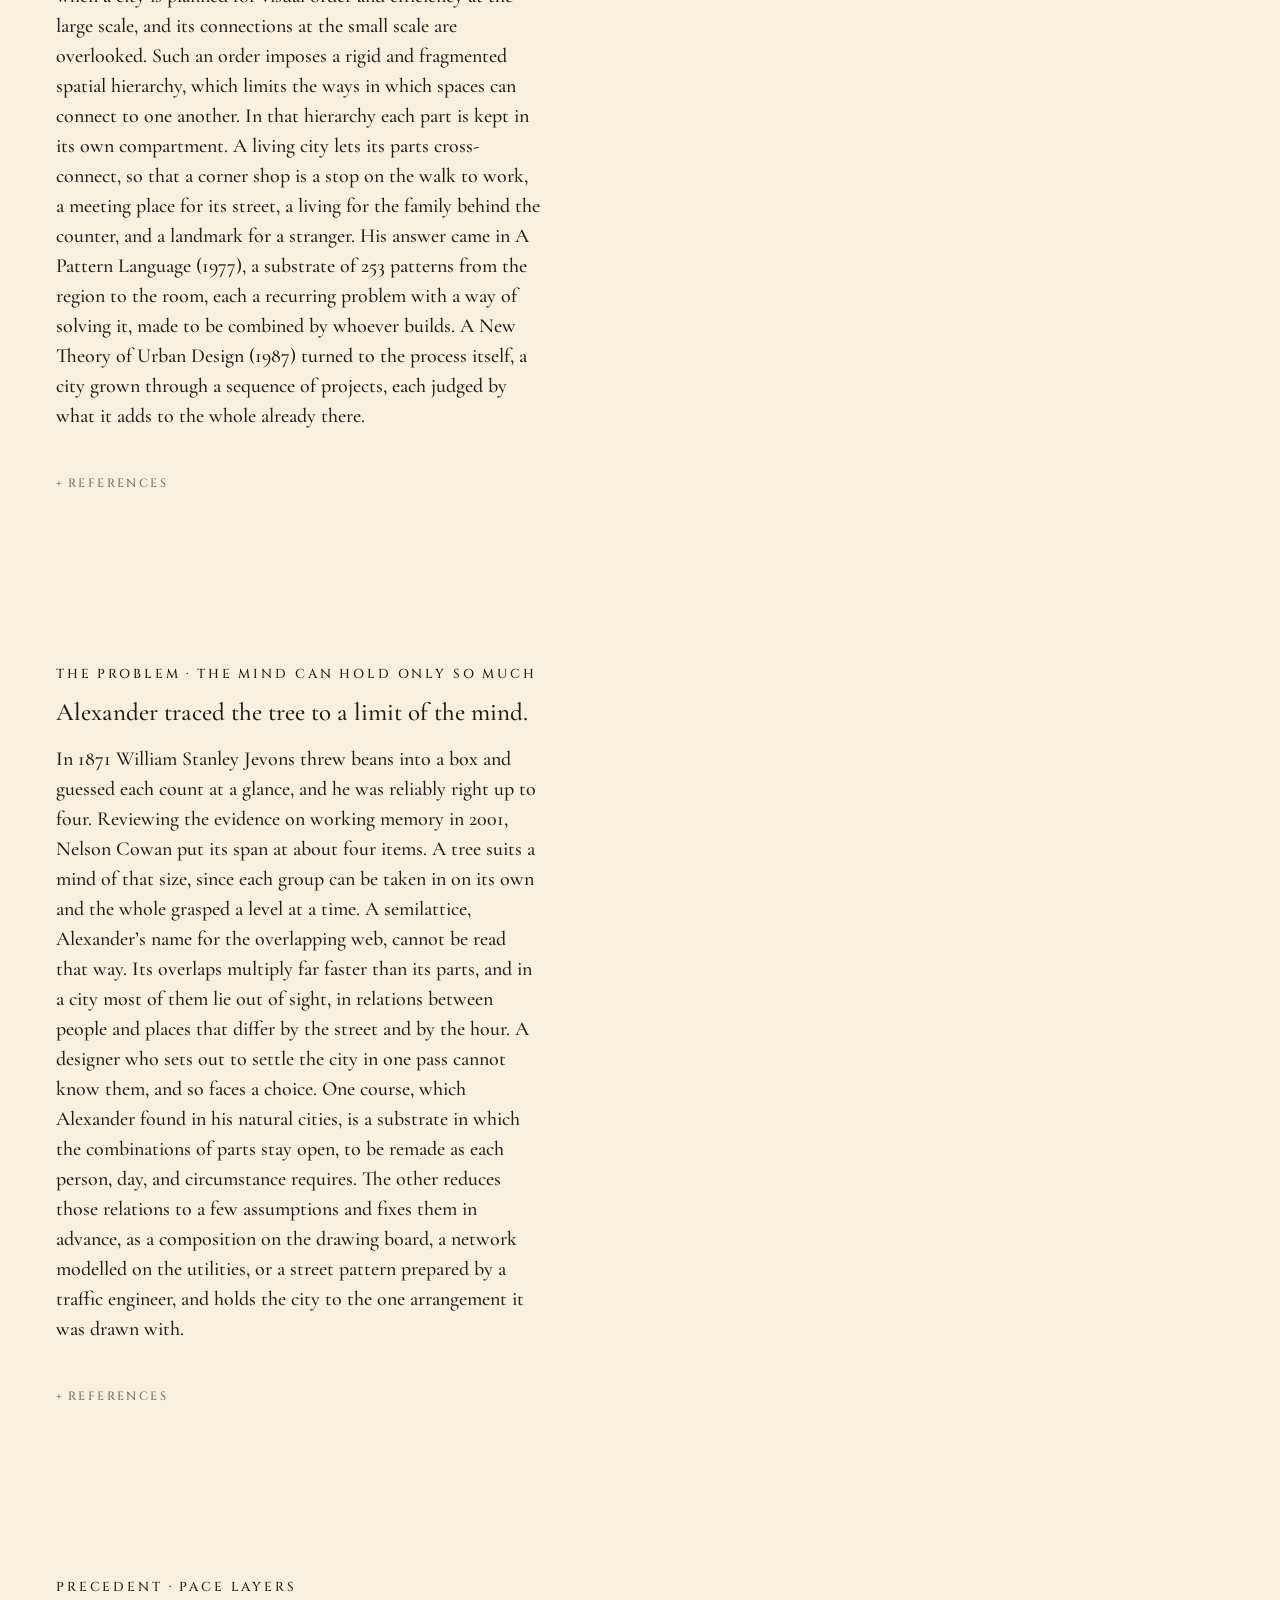
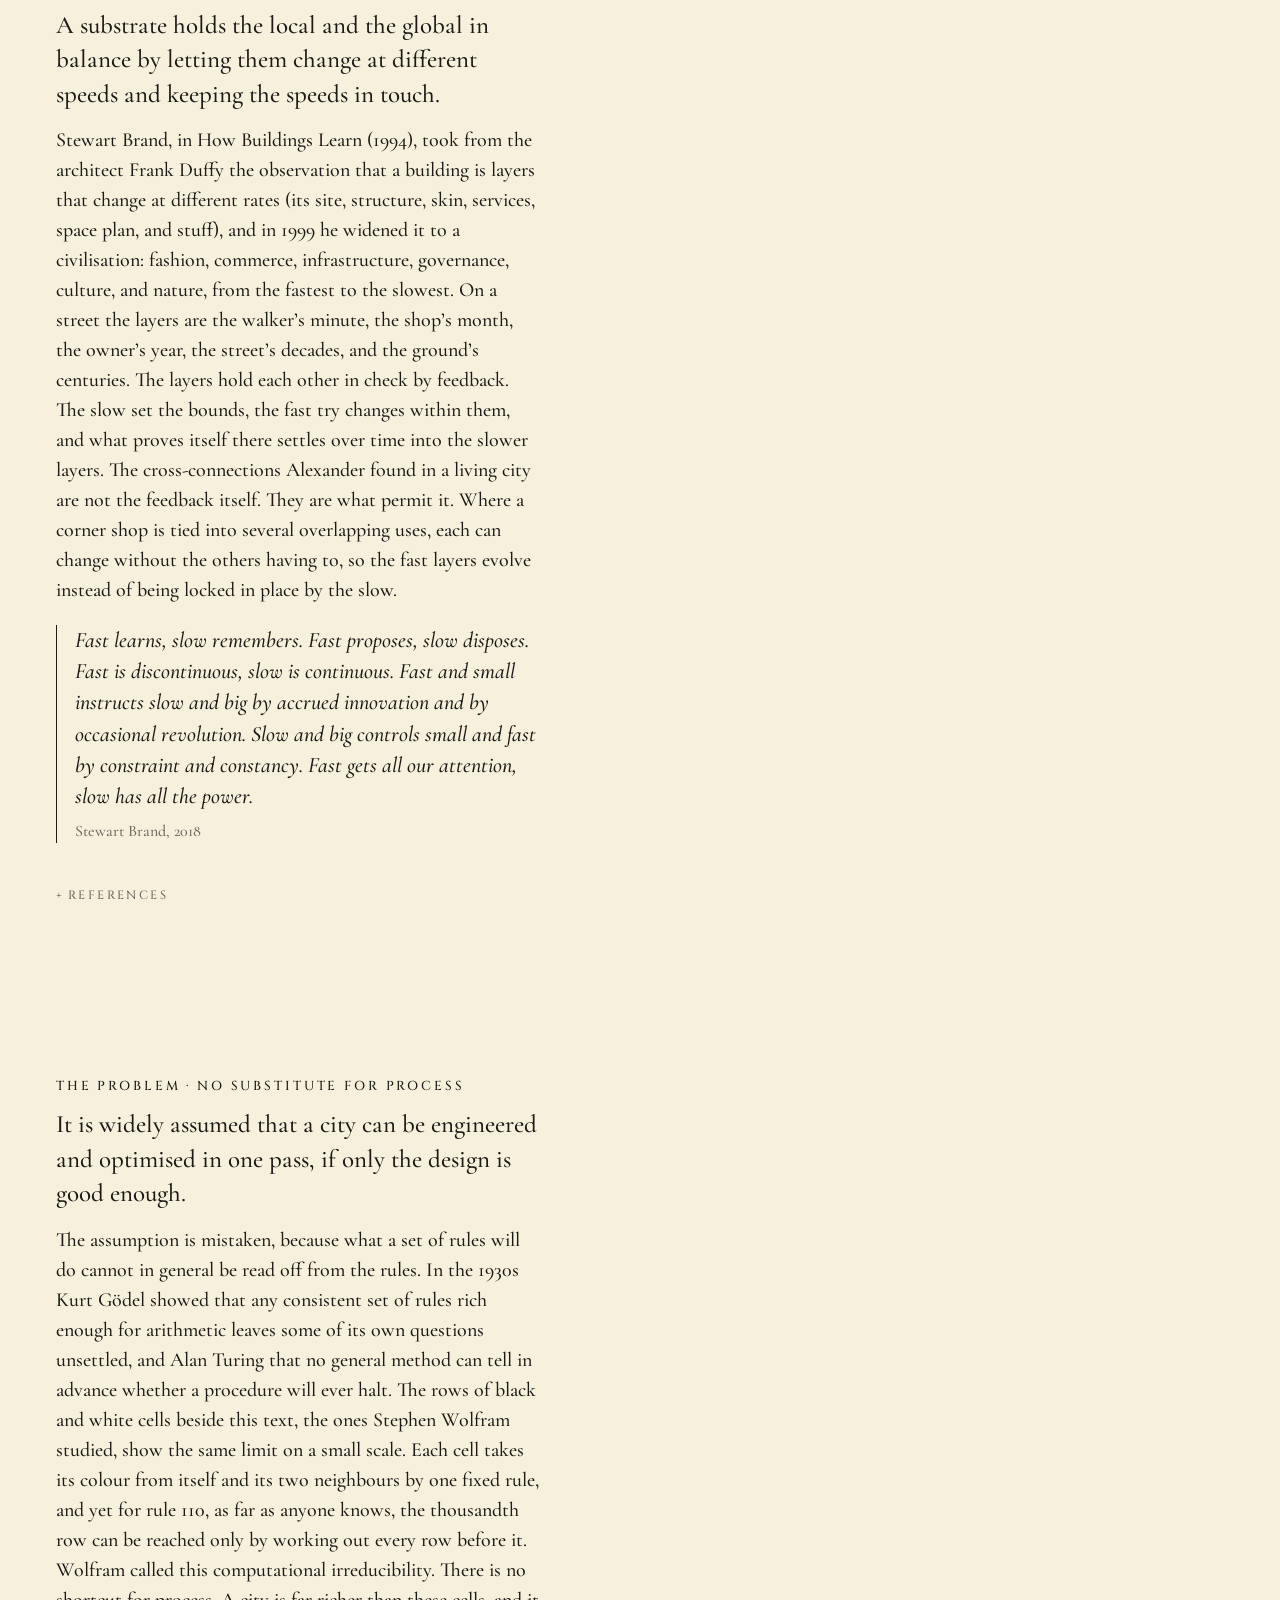
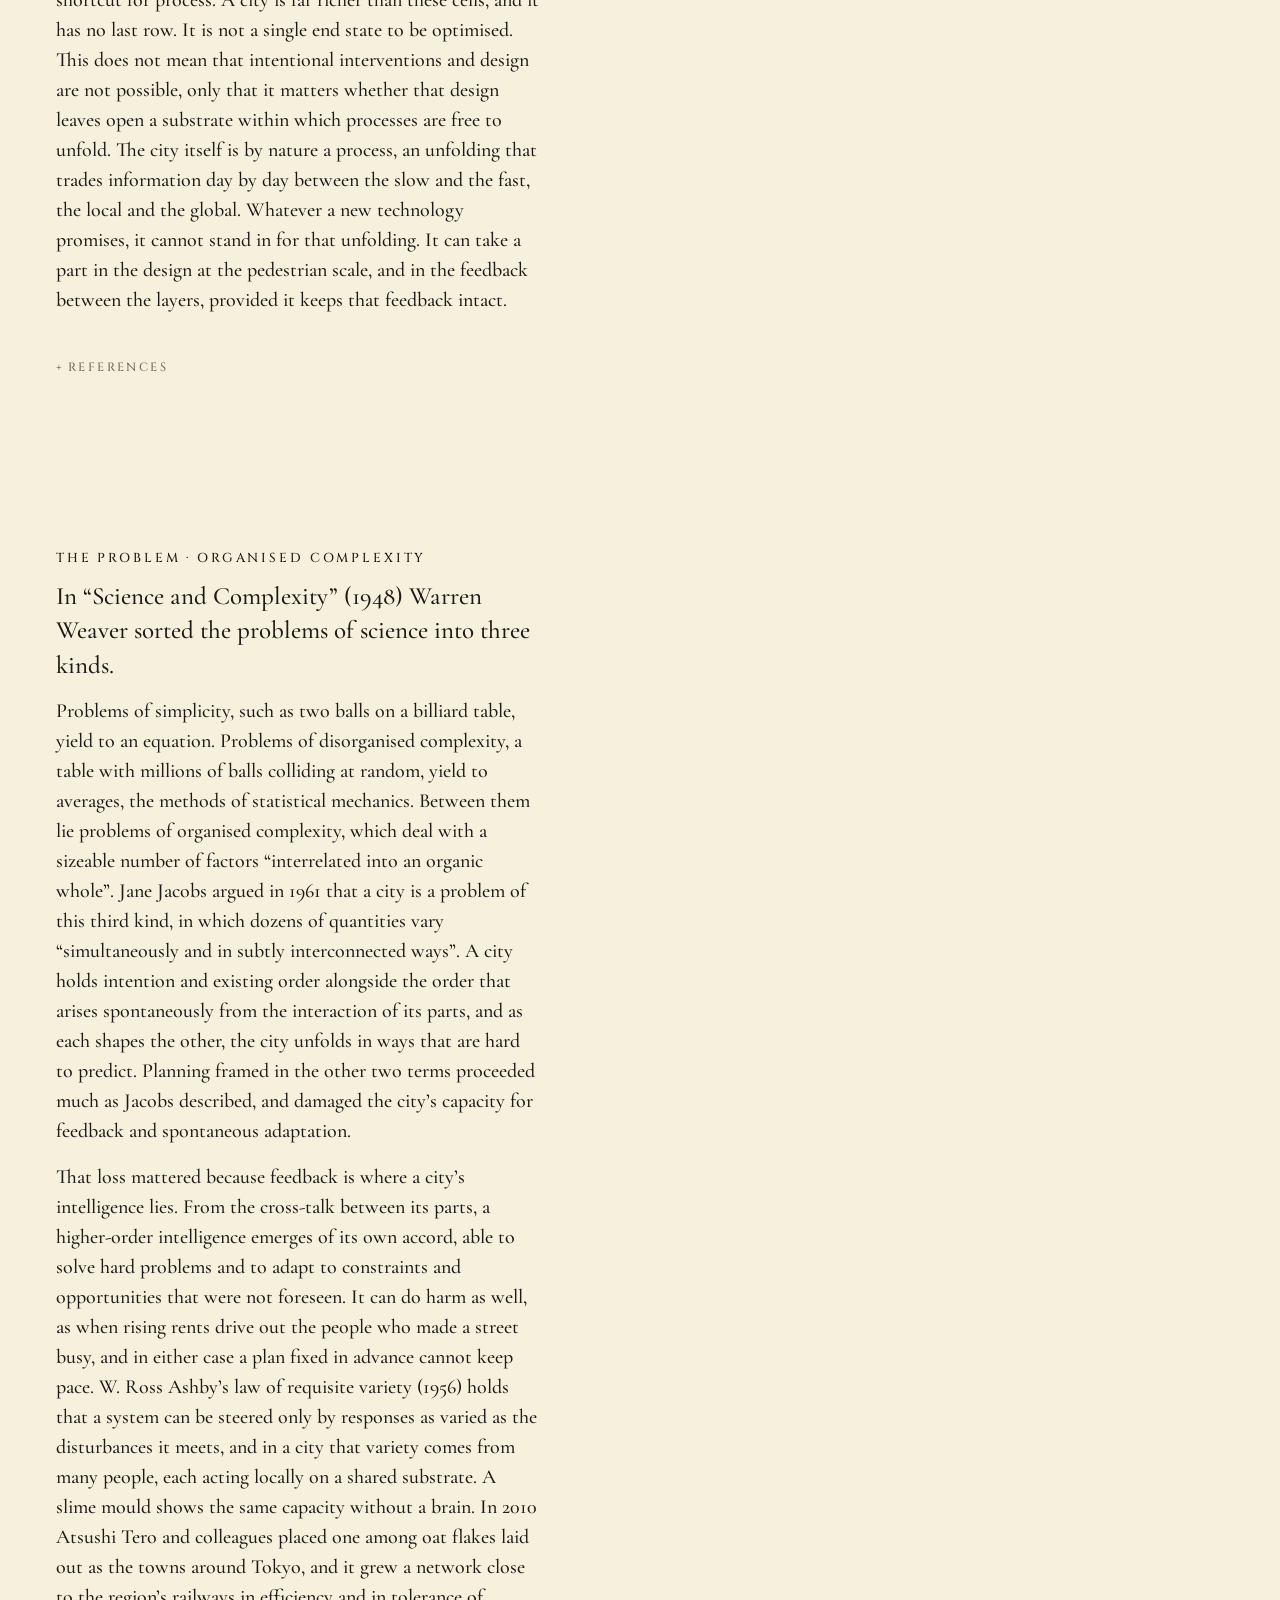
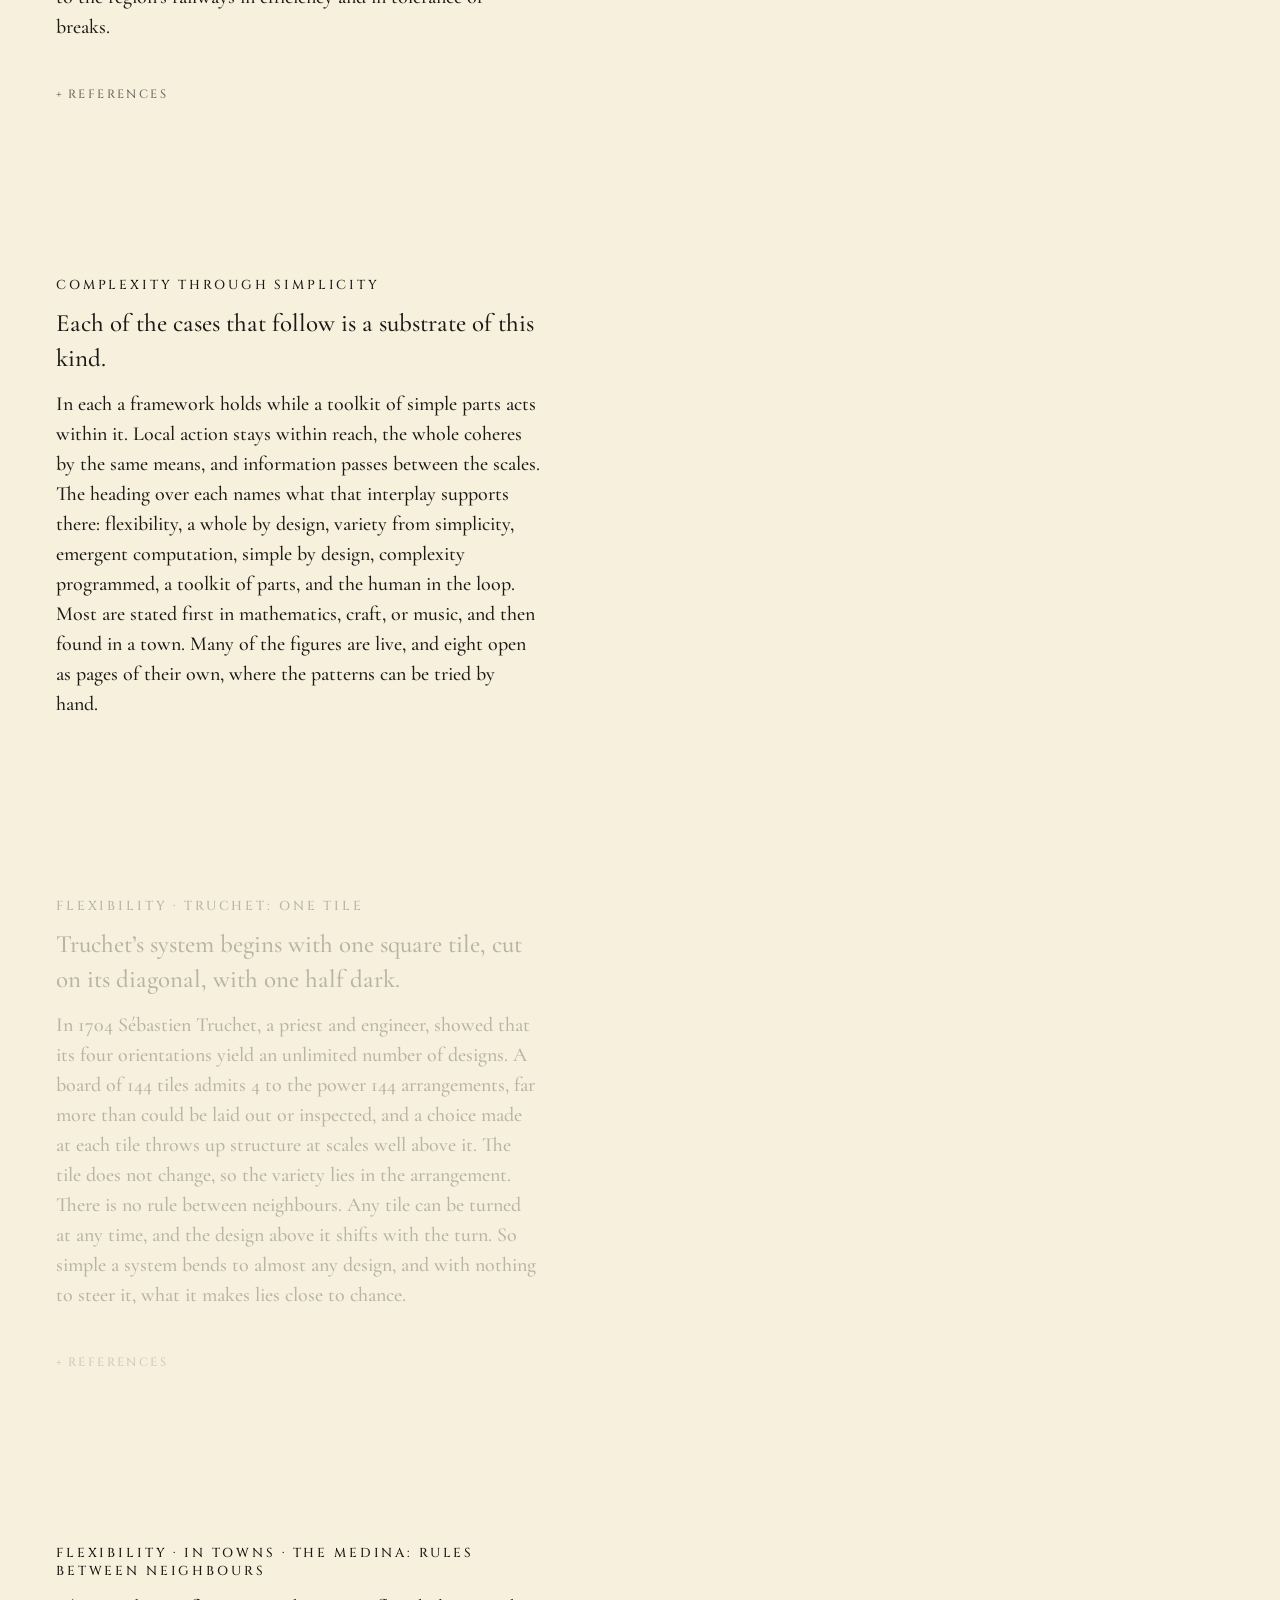
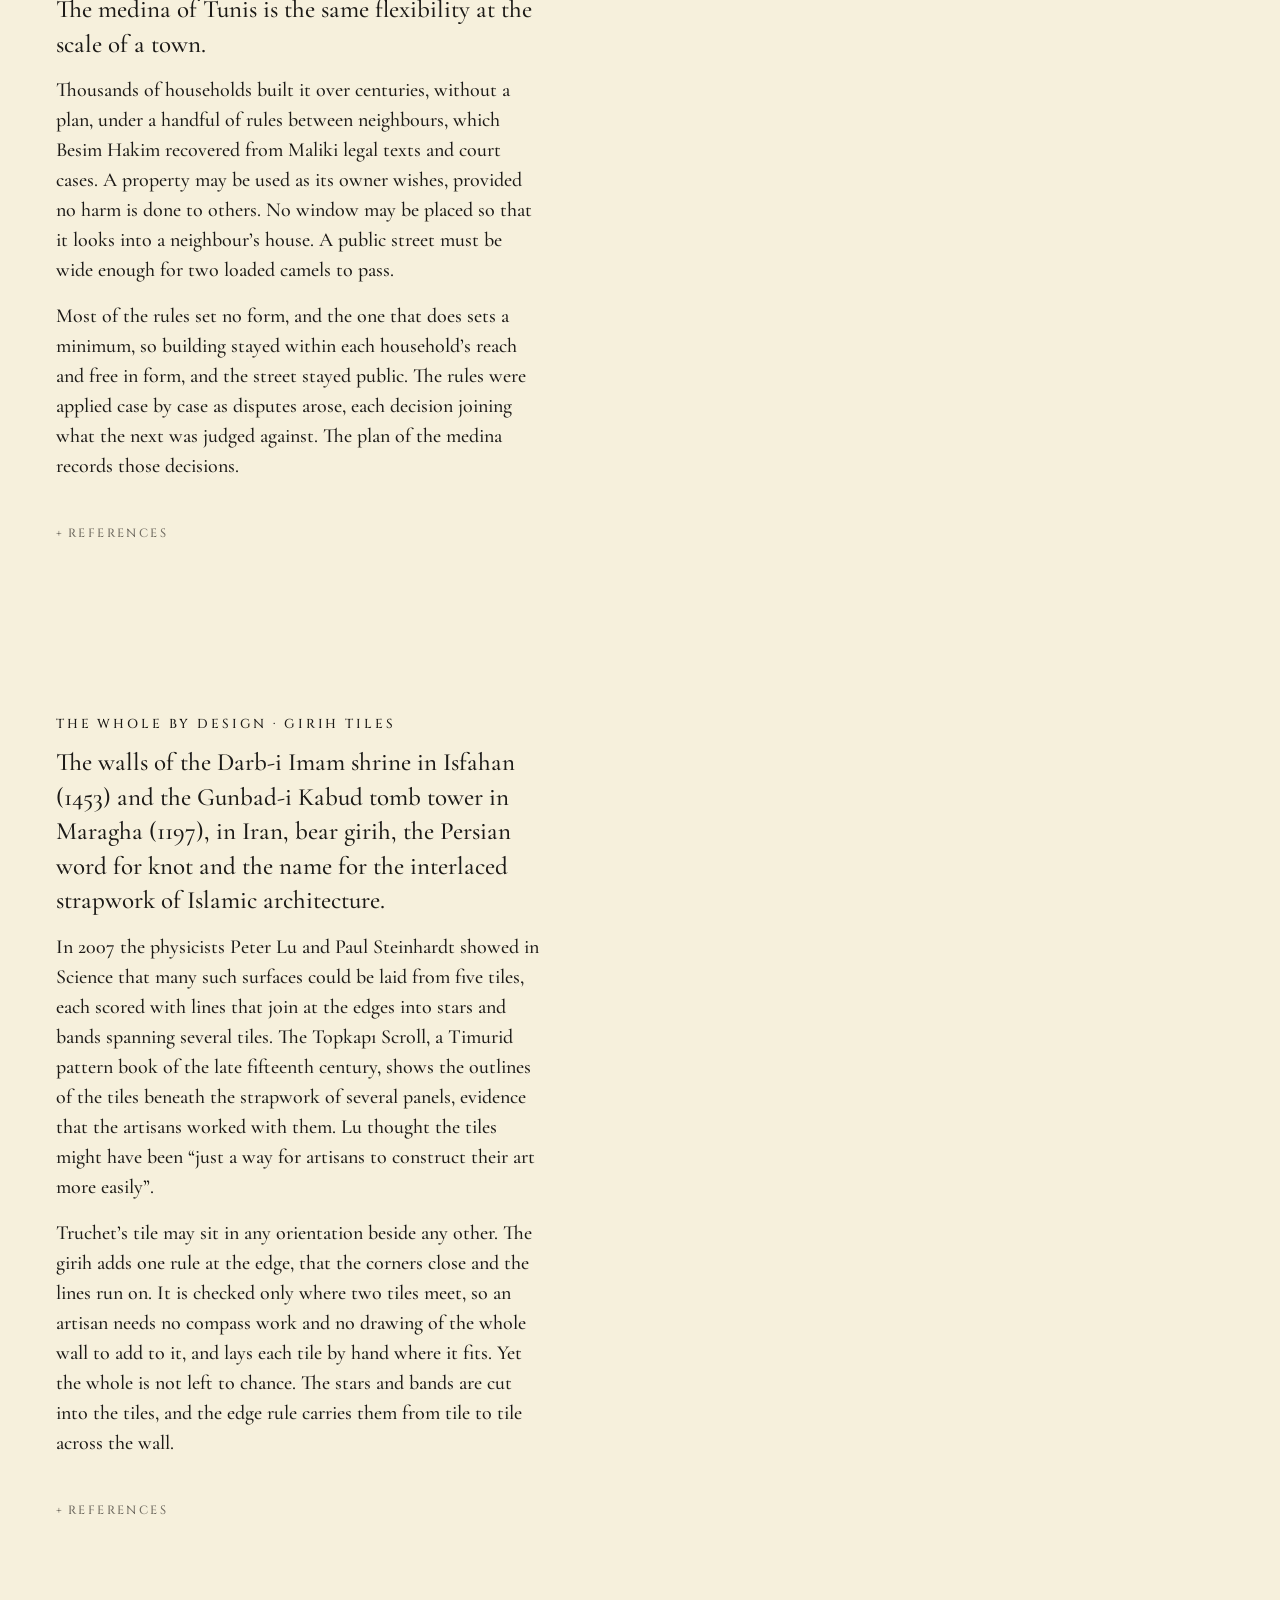
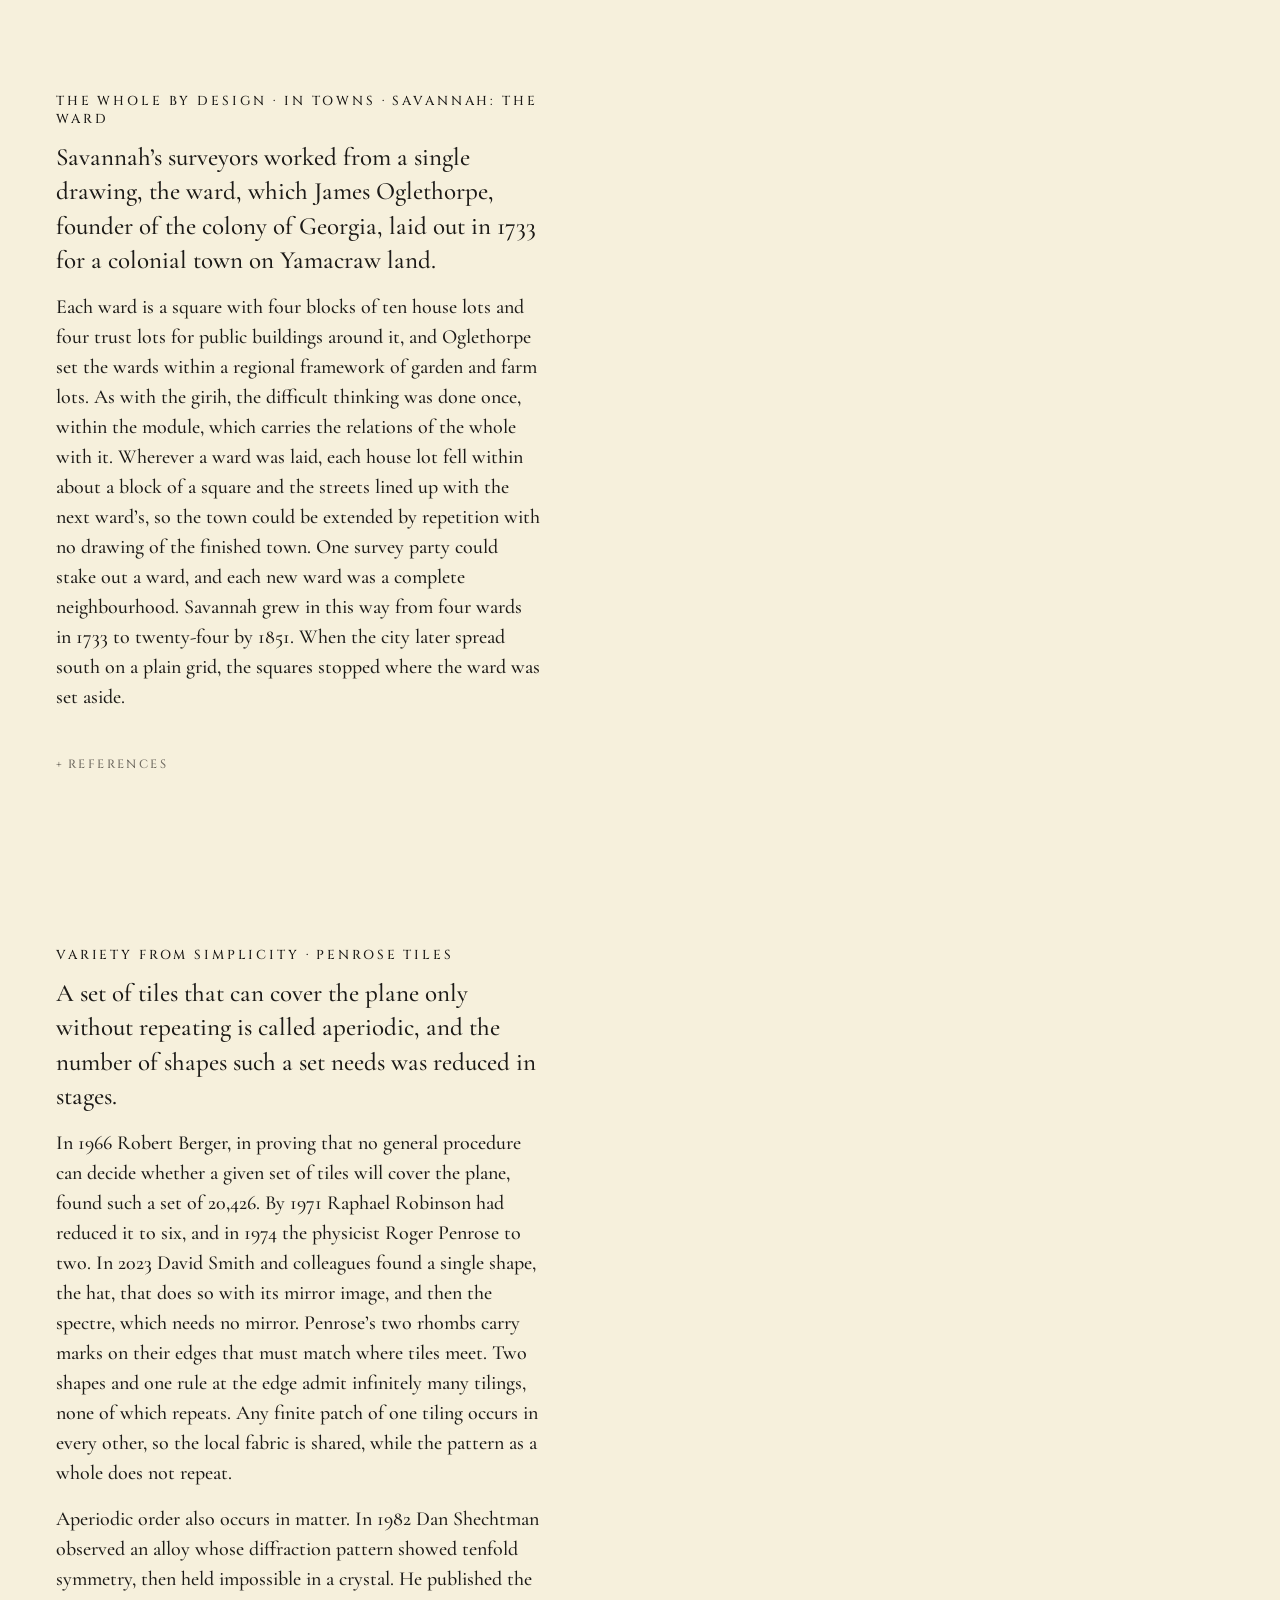
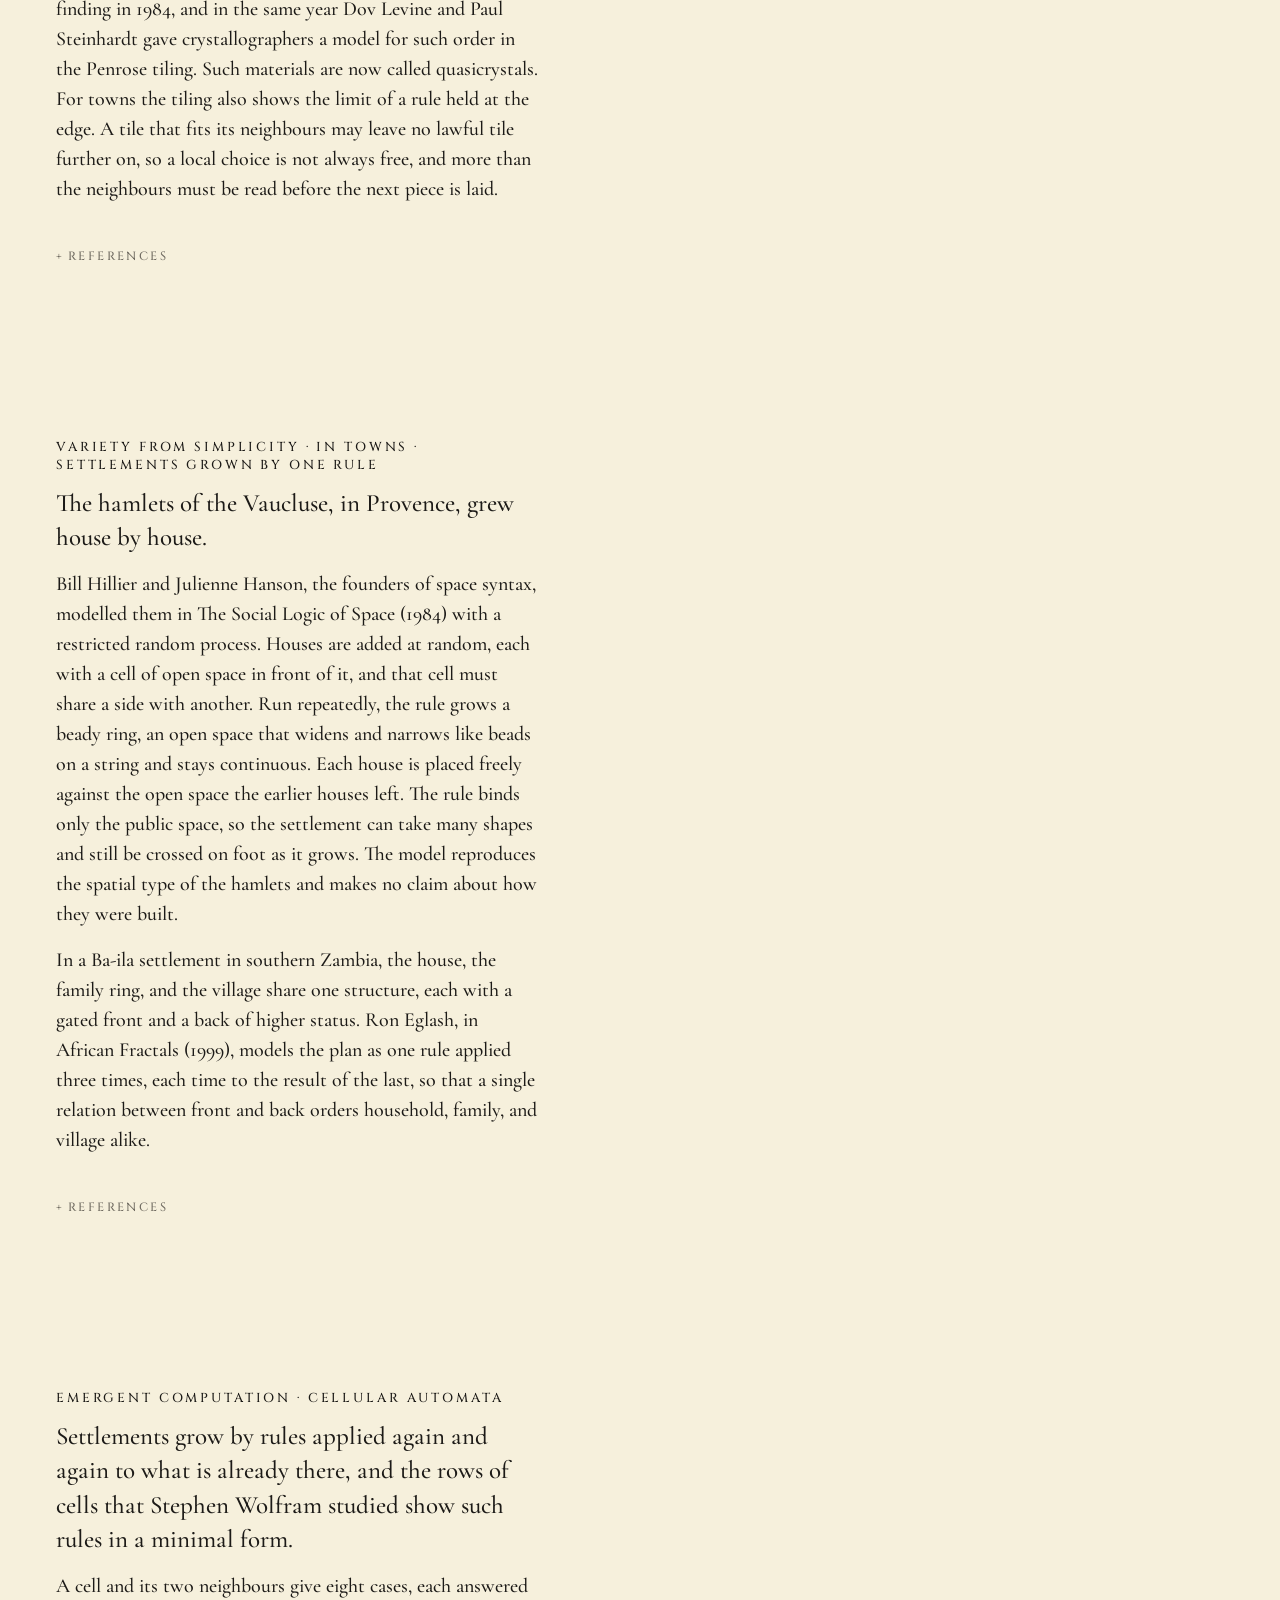
==== commit 010a93cf: "The site as of 2026-10-14" ====
--- a/index.html
+++ b/index.html
@@ -159,8 +159,8 @@
     </section>
     <section data-scene="question" data-fig="" class="full">
       <h2>The design challenge</h2>
-      <p class="lead">If a city is a process, how can it be designed with intent?</p>
-      <p>A vision has to be held over decades, and each step towards it has to stay open to what the city does in the meantime. Artists, scientists, architects, and composers have each met a version of this problem with a small set of modular patterns, simple enough to apply in one place. What they design is a substrate, and the form is left to the process. A substrate works at both scales. It tempers what is imposed from above, so the local fabric keeps working and a larger order can form from it, and it keeps the two scales in a loop, each read back into the other.</p>
+      <p class="lead">How do we hold a vision and act on it with determination, while leaving room for spontaneity and for the dynamics that emerge as a city unfolds?</p>
+      <p>Artists, scientists, architects, and composers have each met a version of this problem in the same way, with a modular substrate and a toolkit of interoperable parts that allow for intentioned local interventions while remaining cohesive with the wider fabric and its emergent processes.</p>
     </section>
     <section data-scene="alexander" data-fig="alexander">
       <h2>Precedent · A city is not a tree</h2>
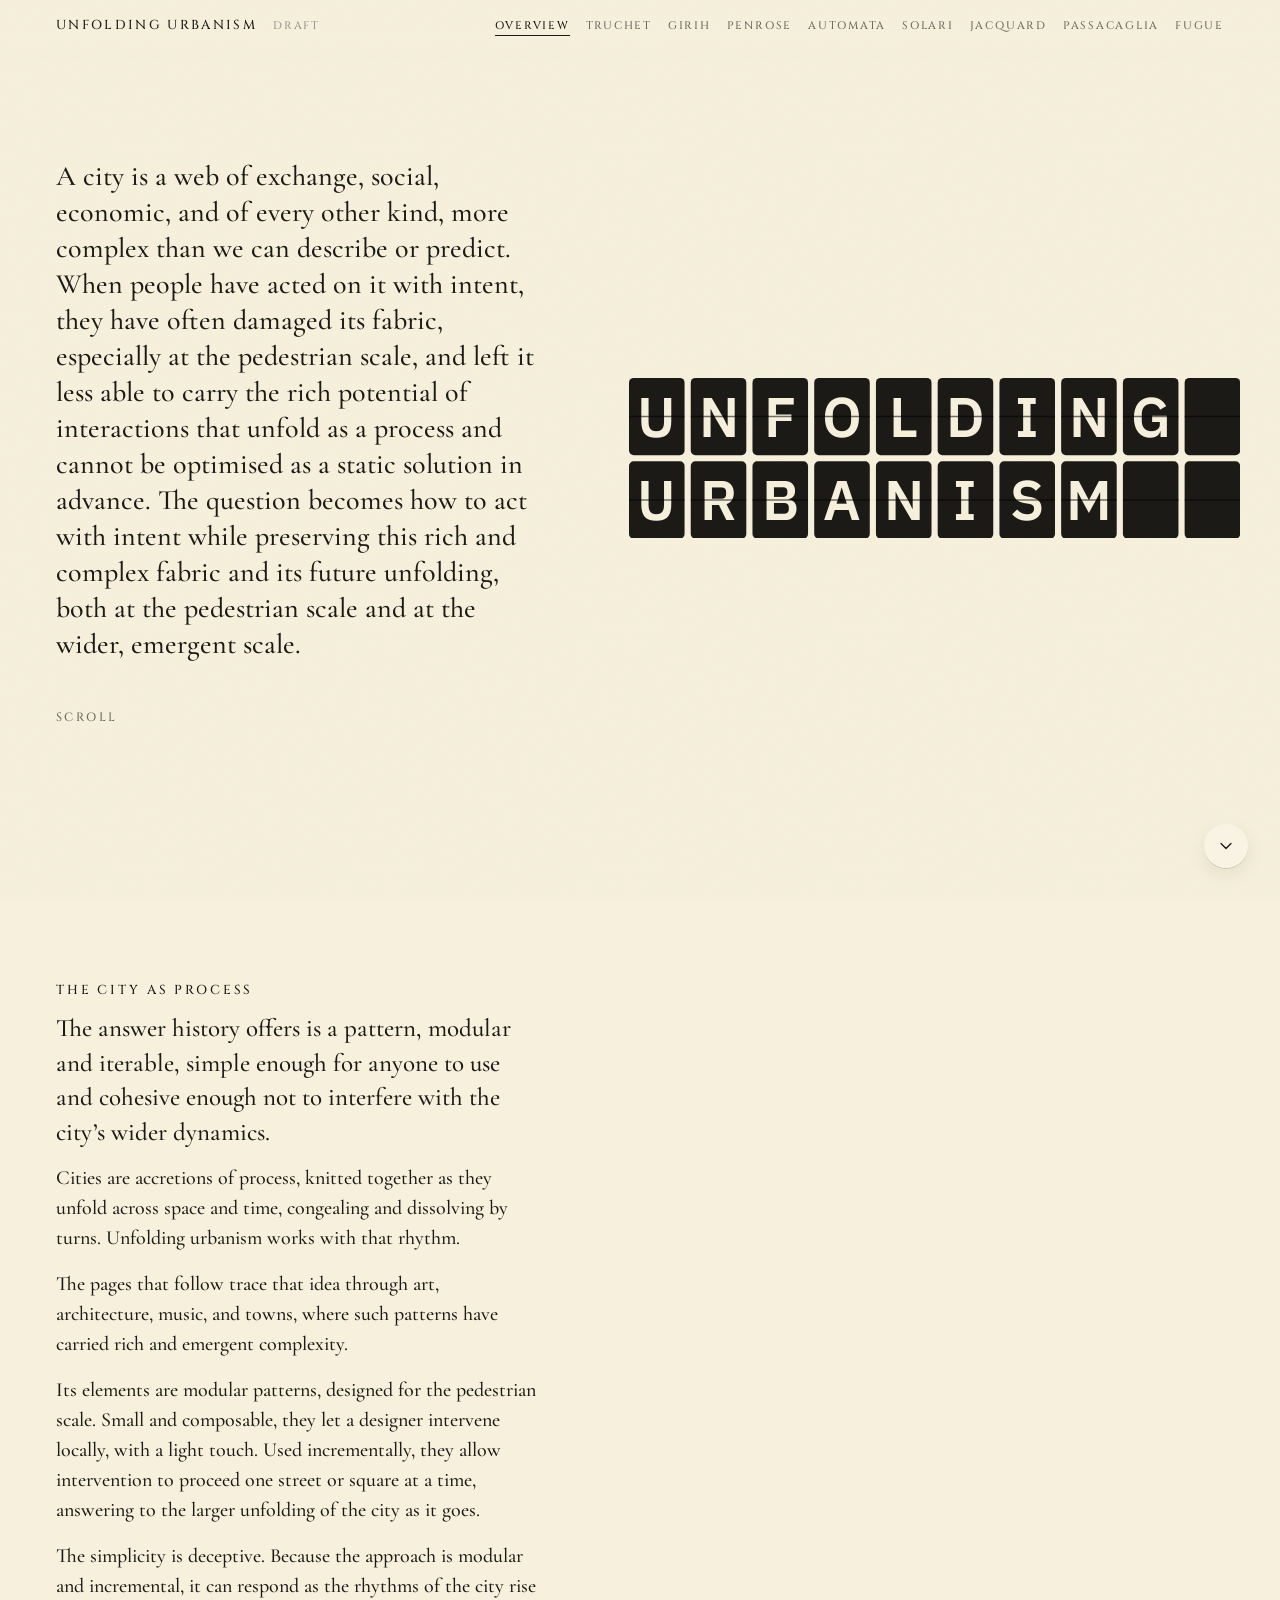
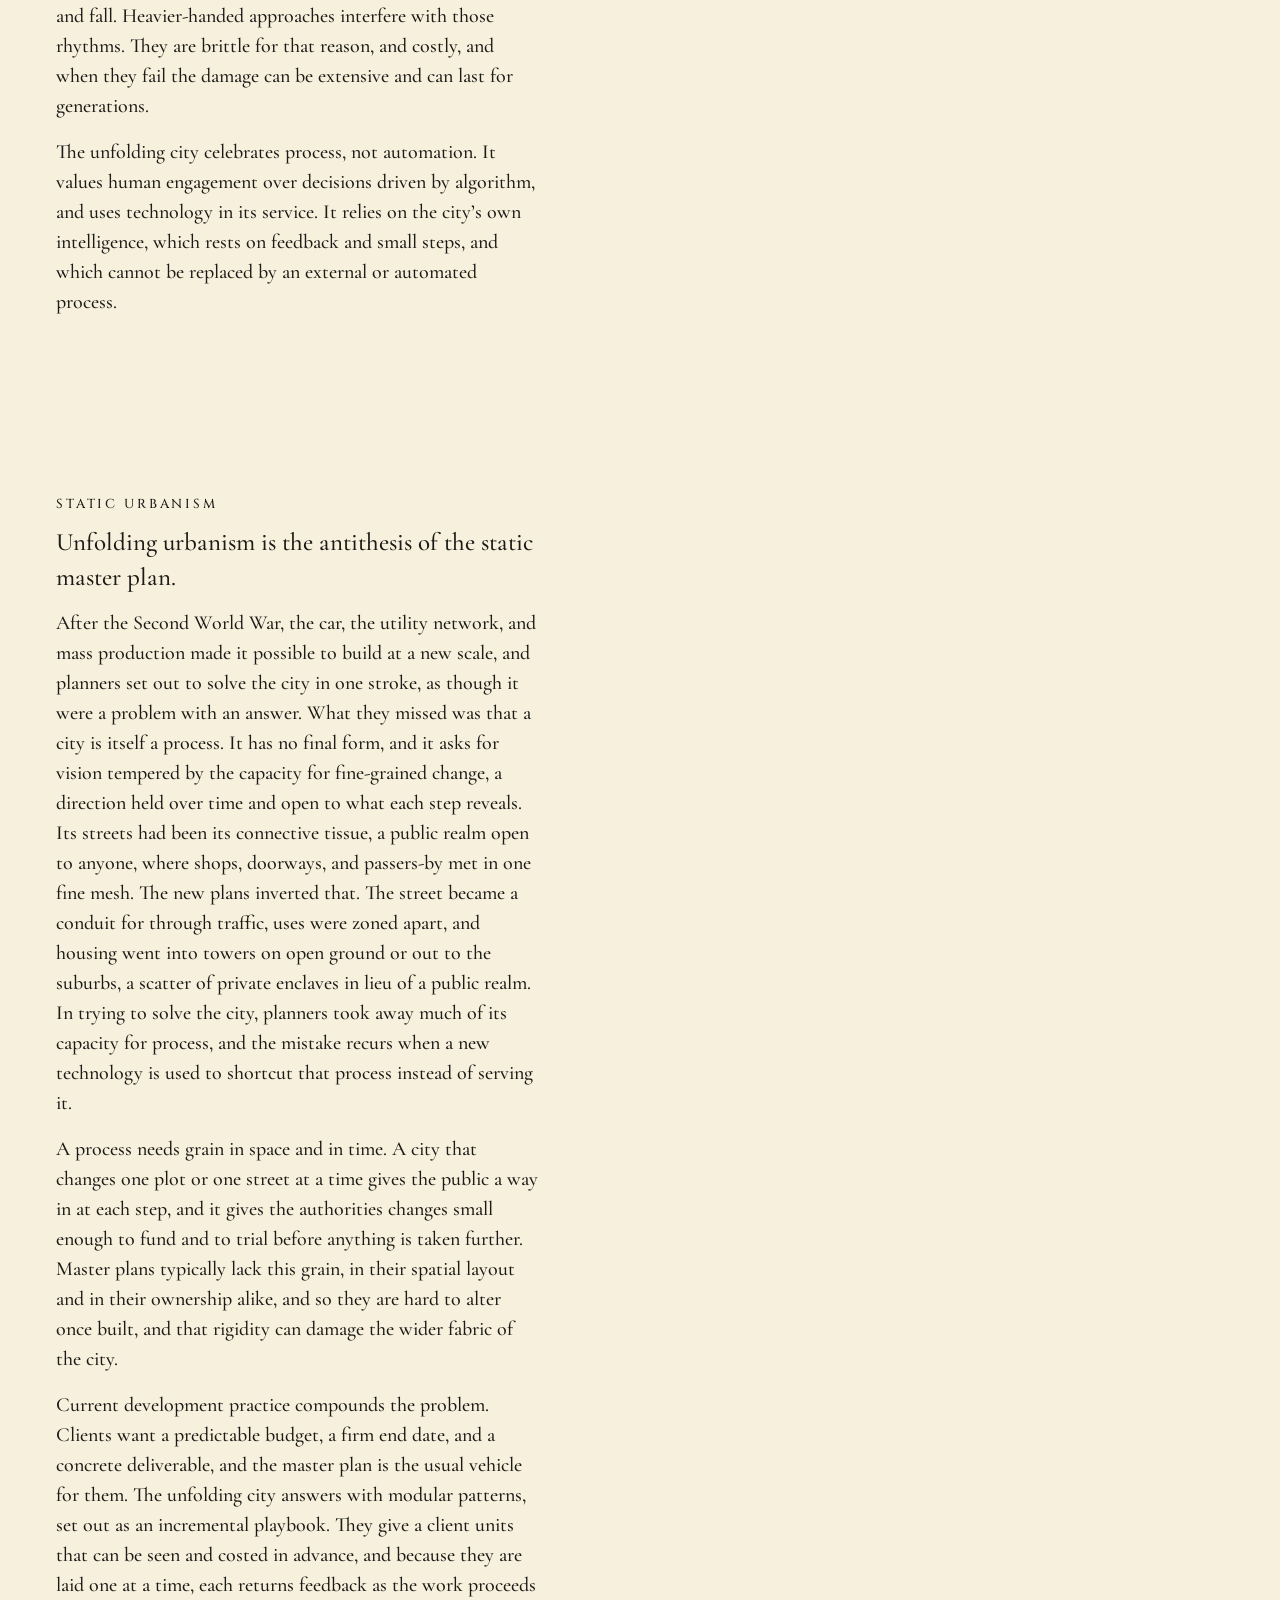
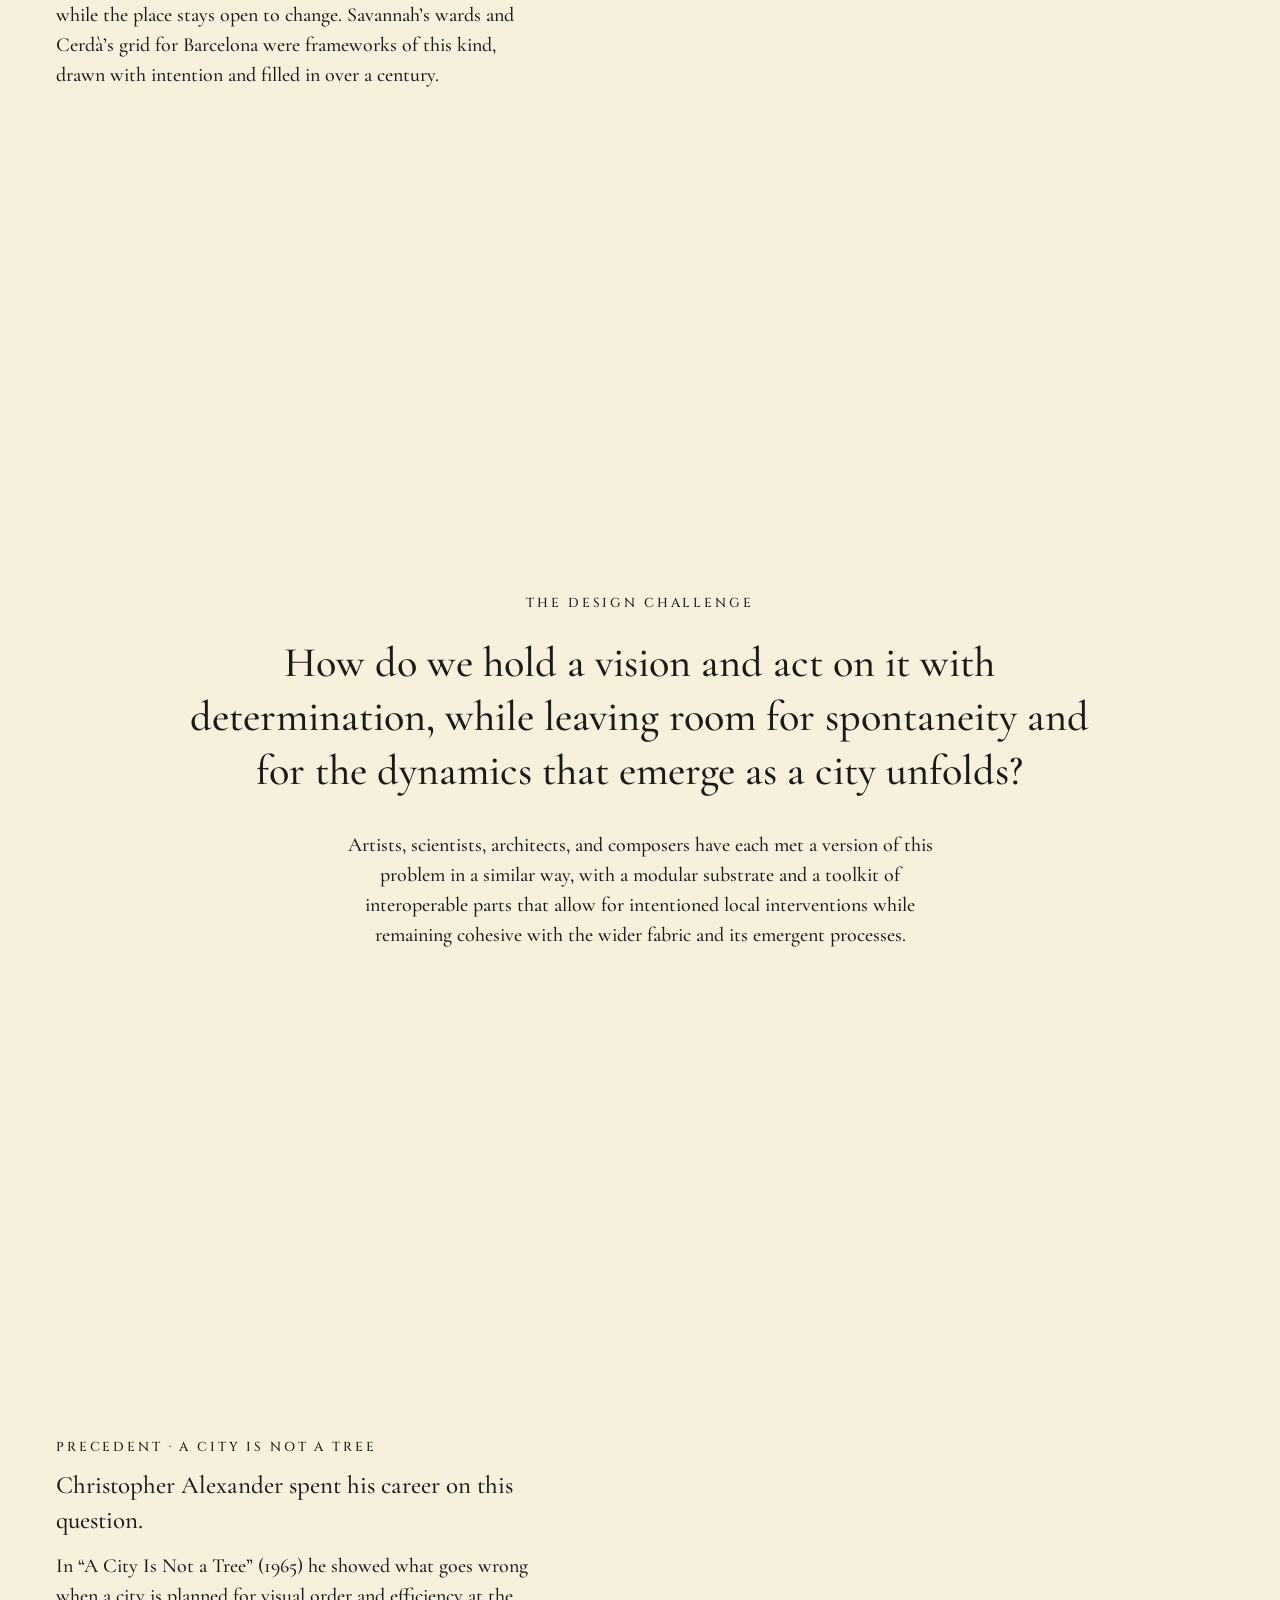
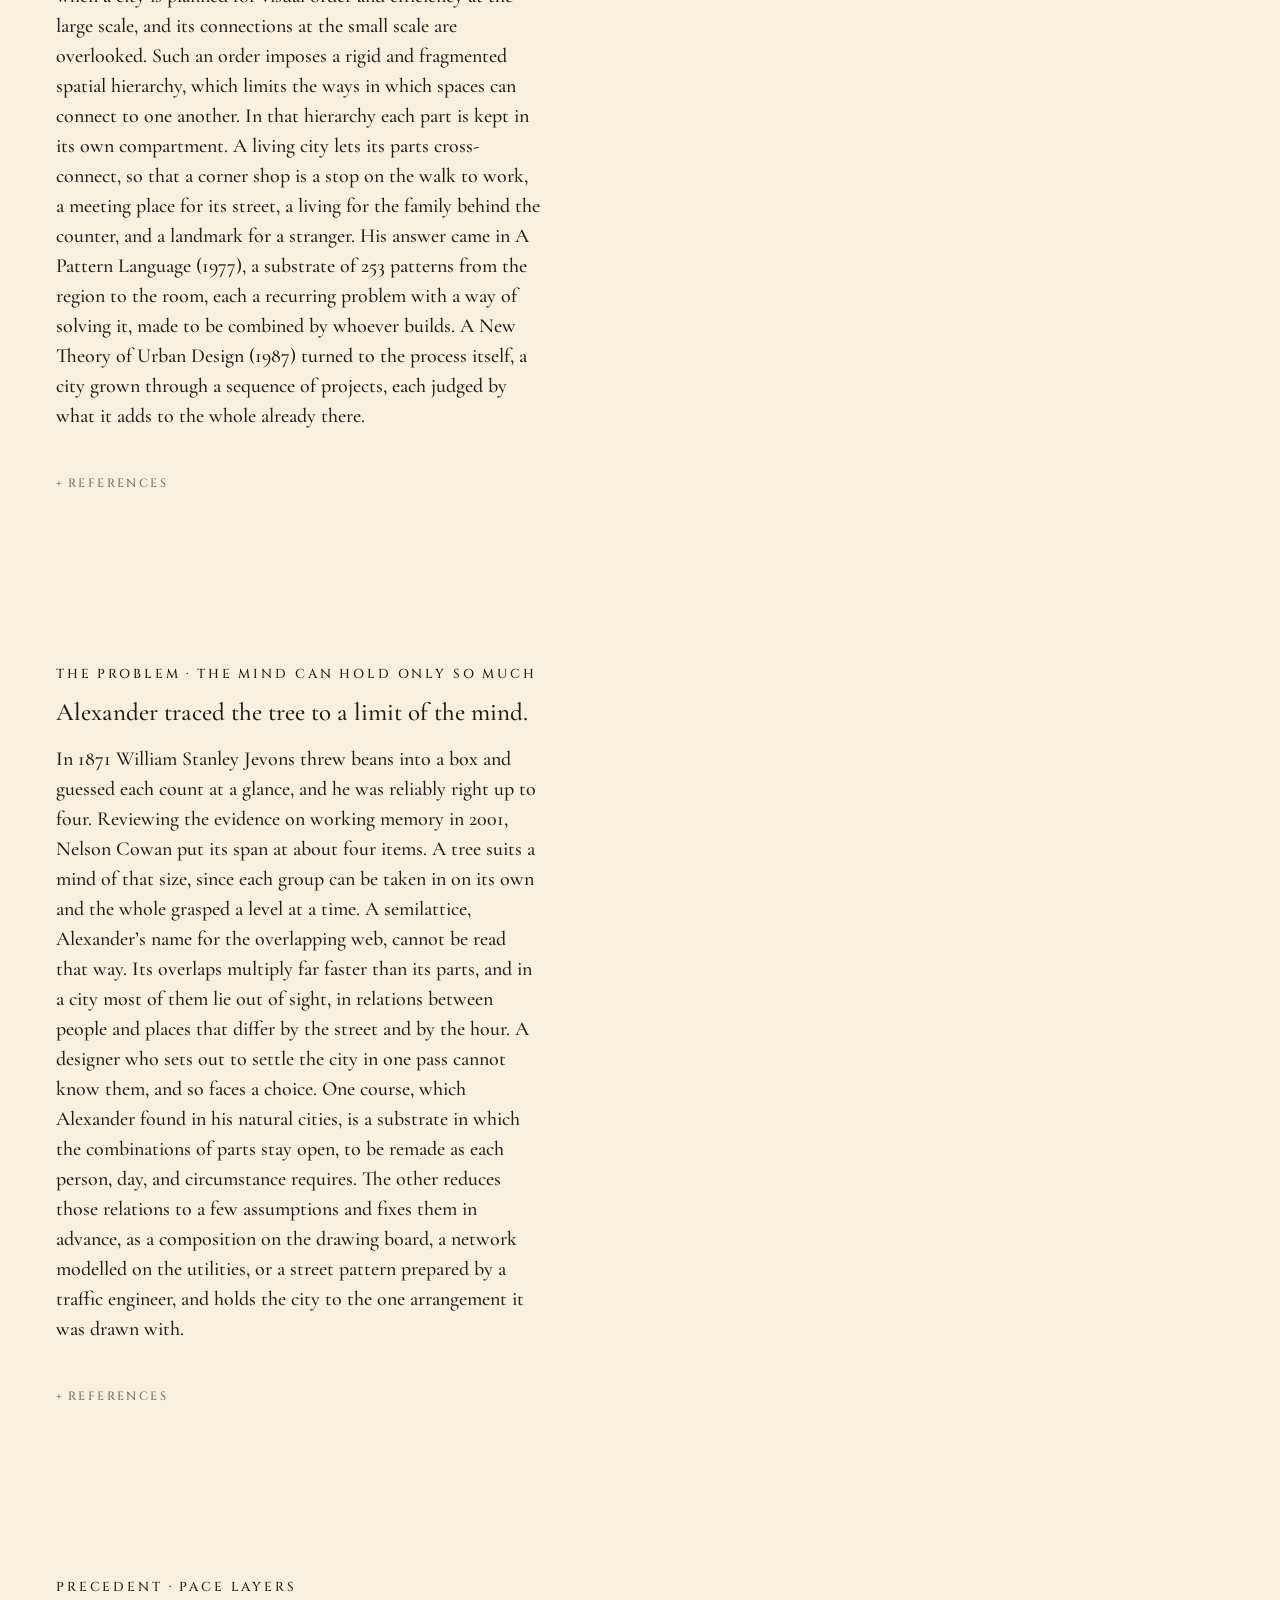
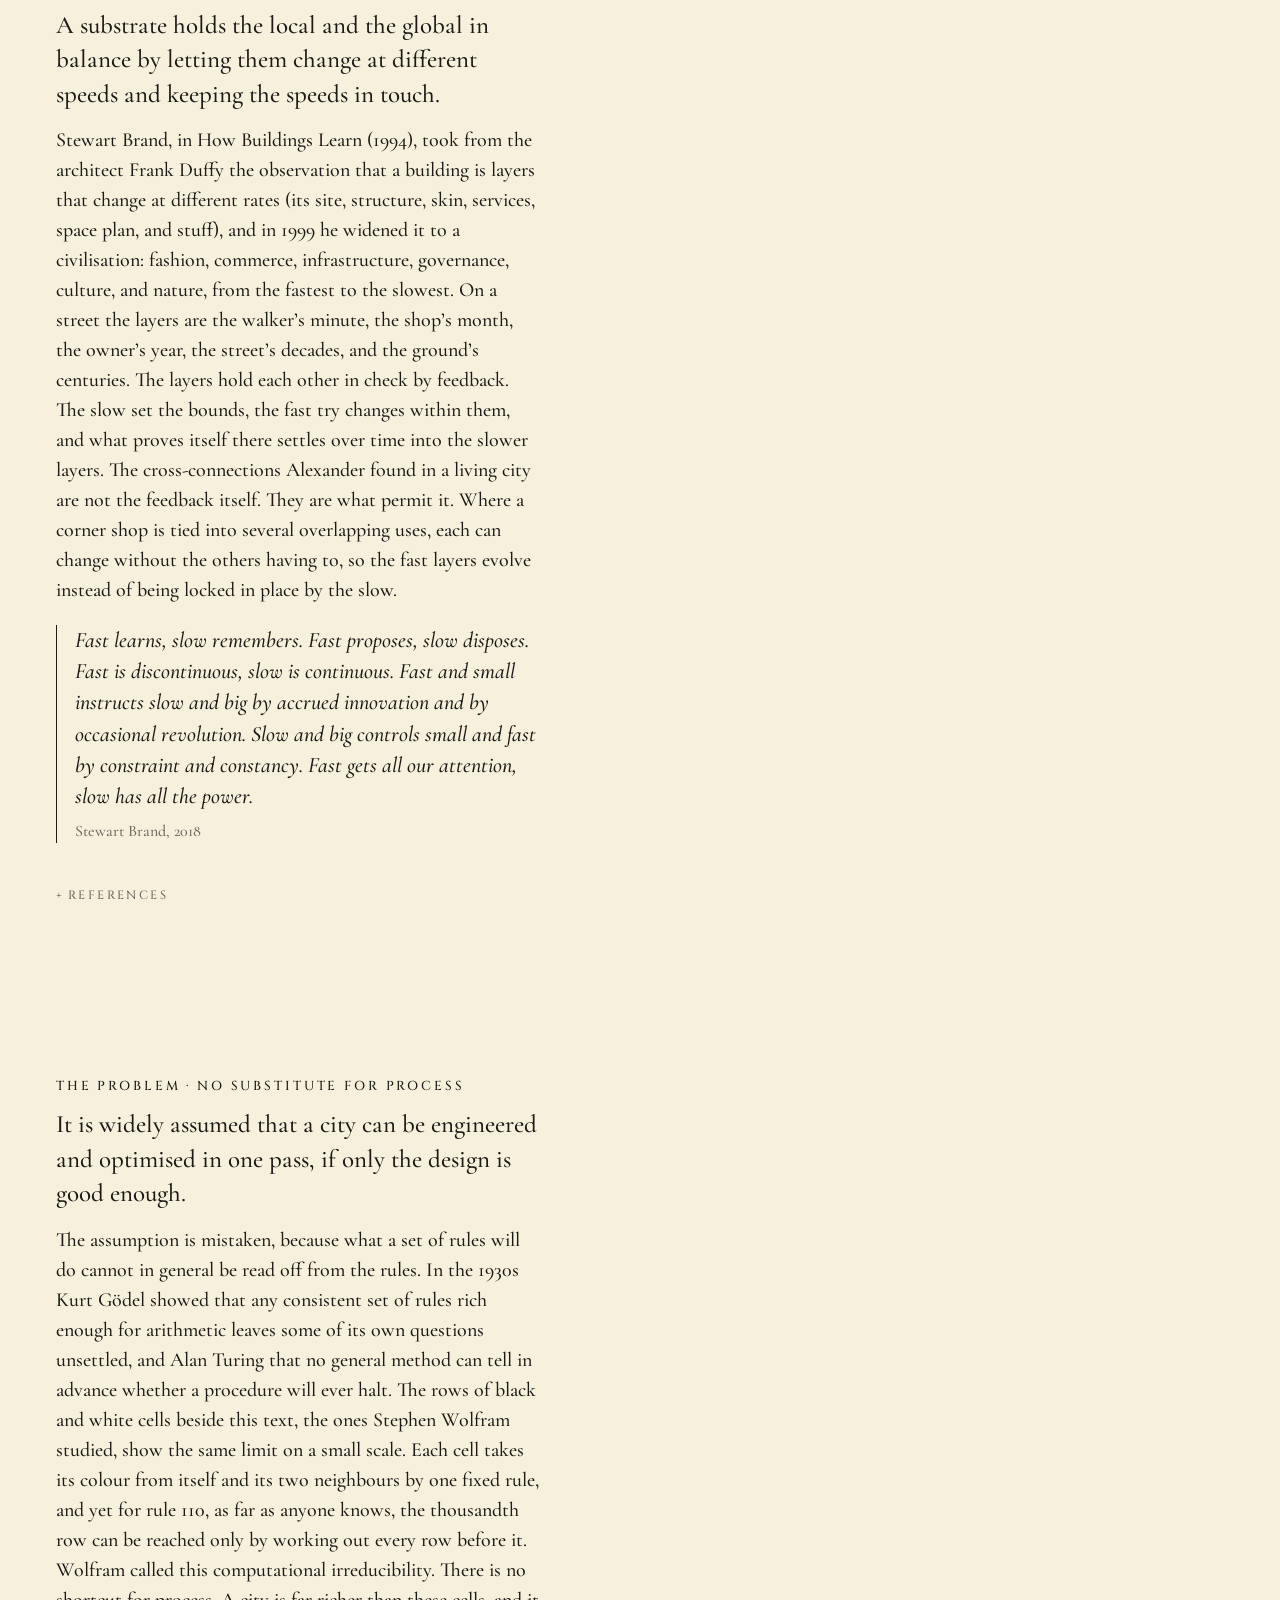
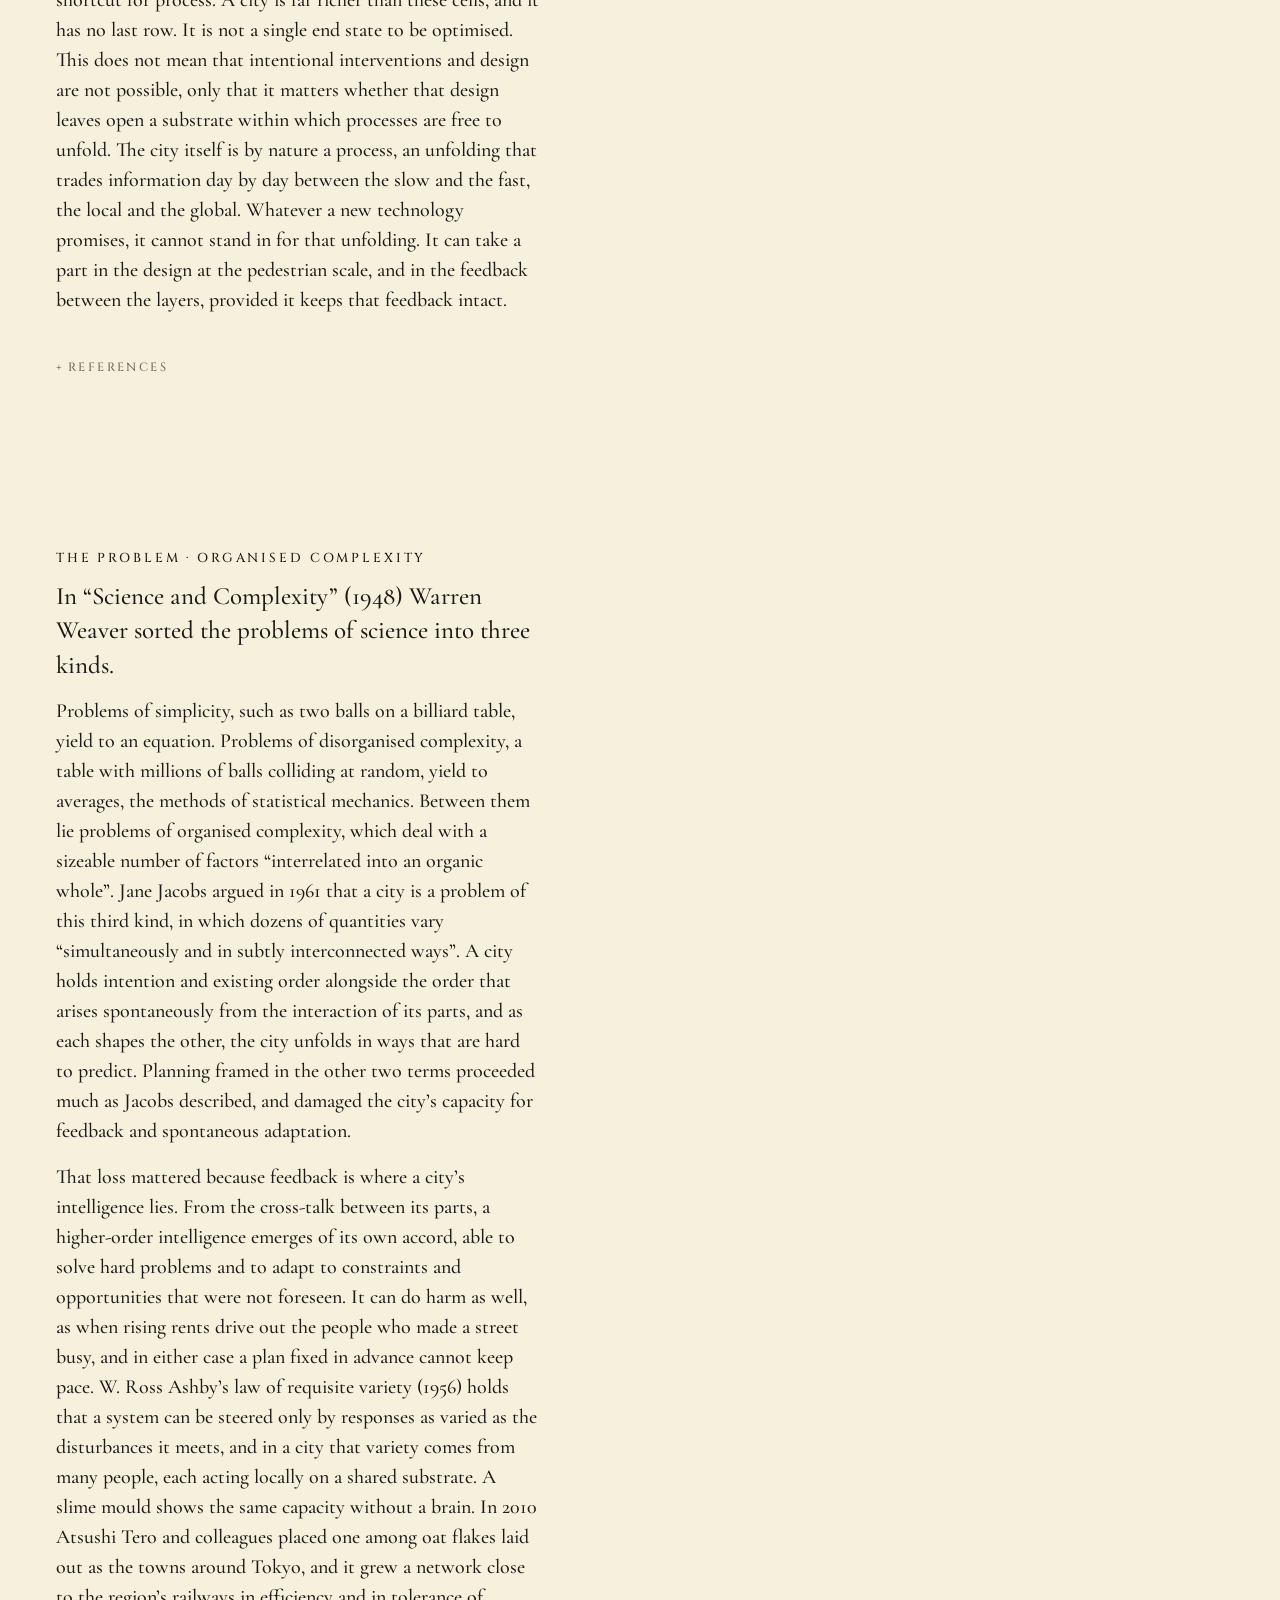
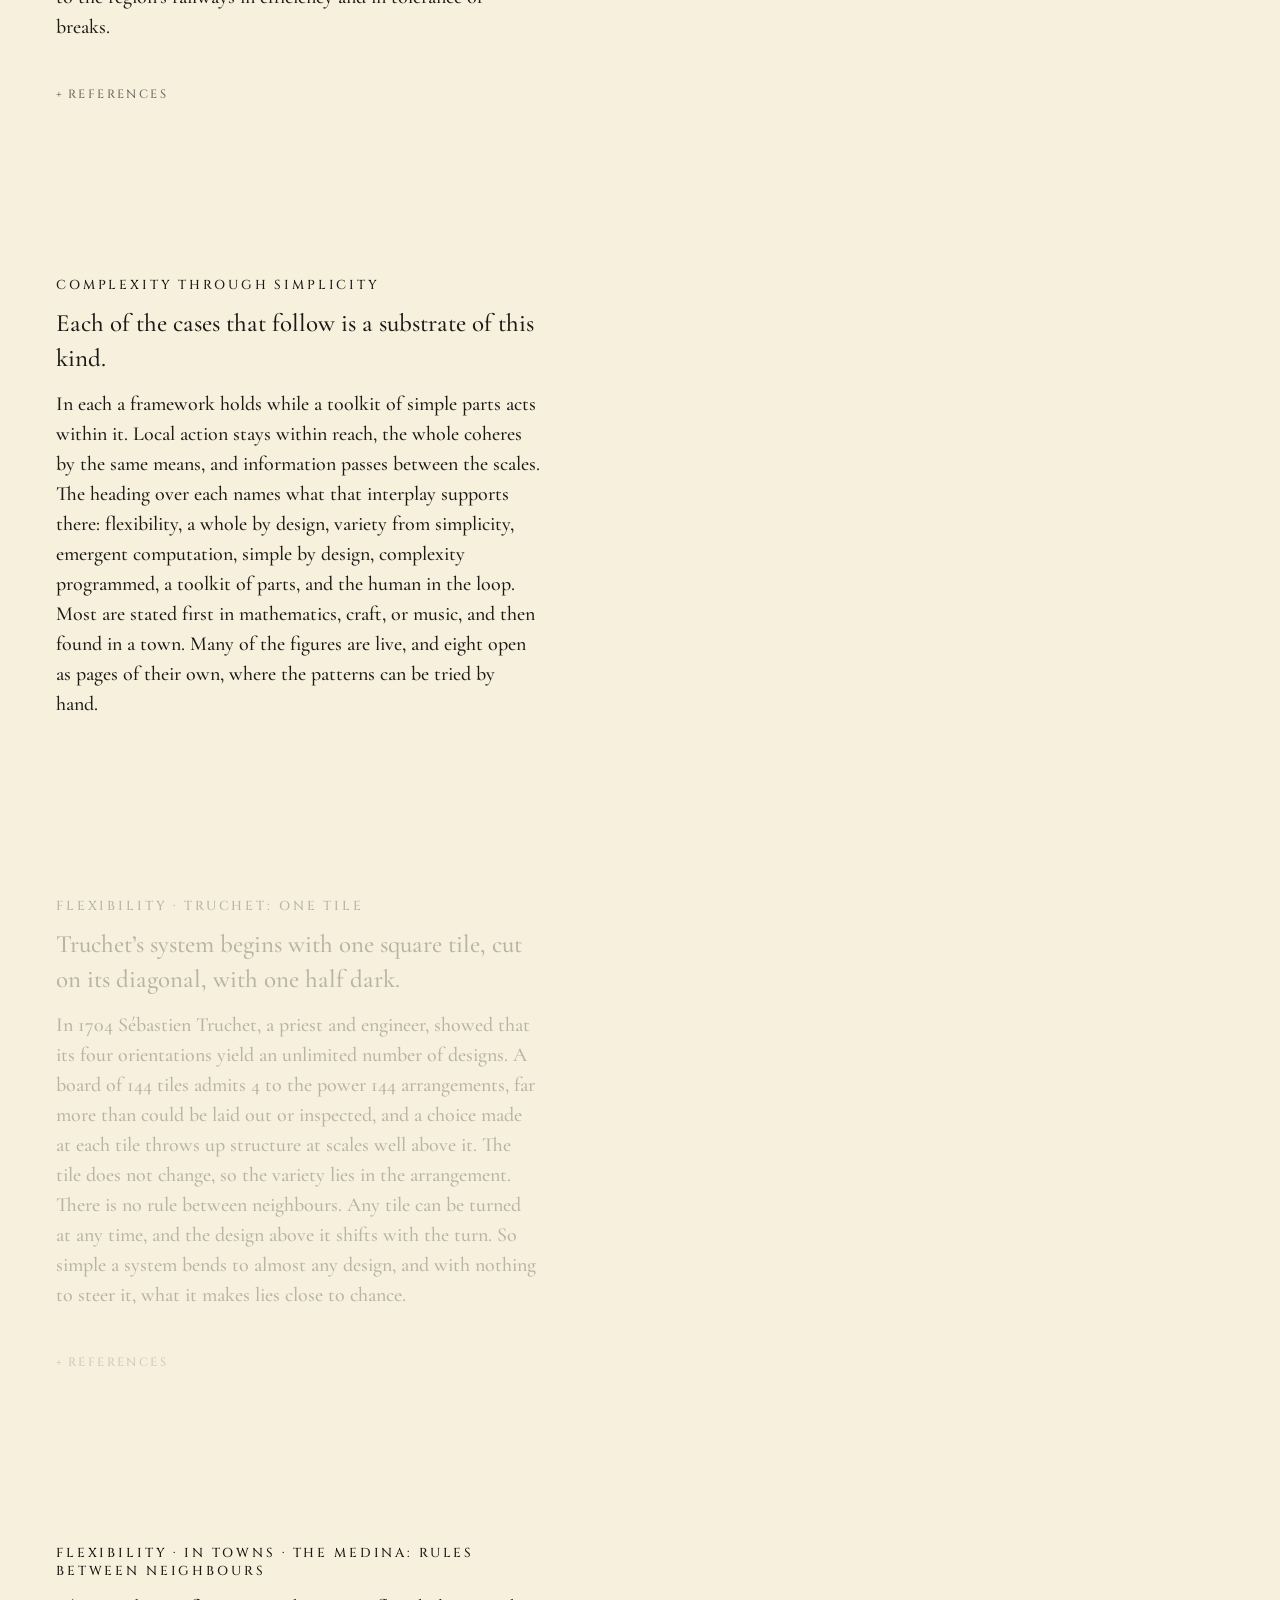
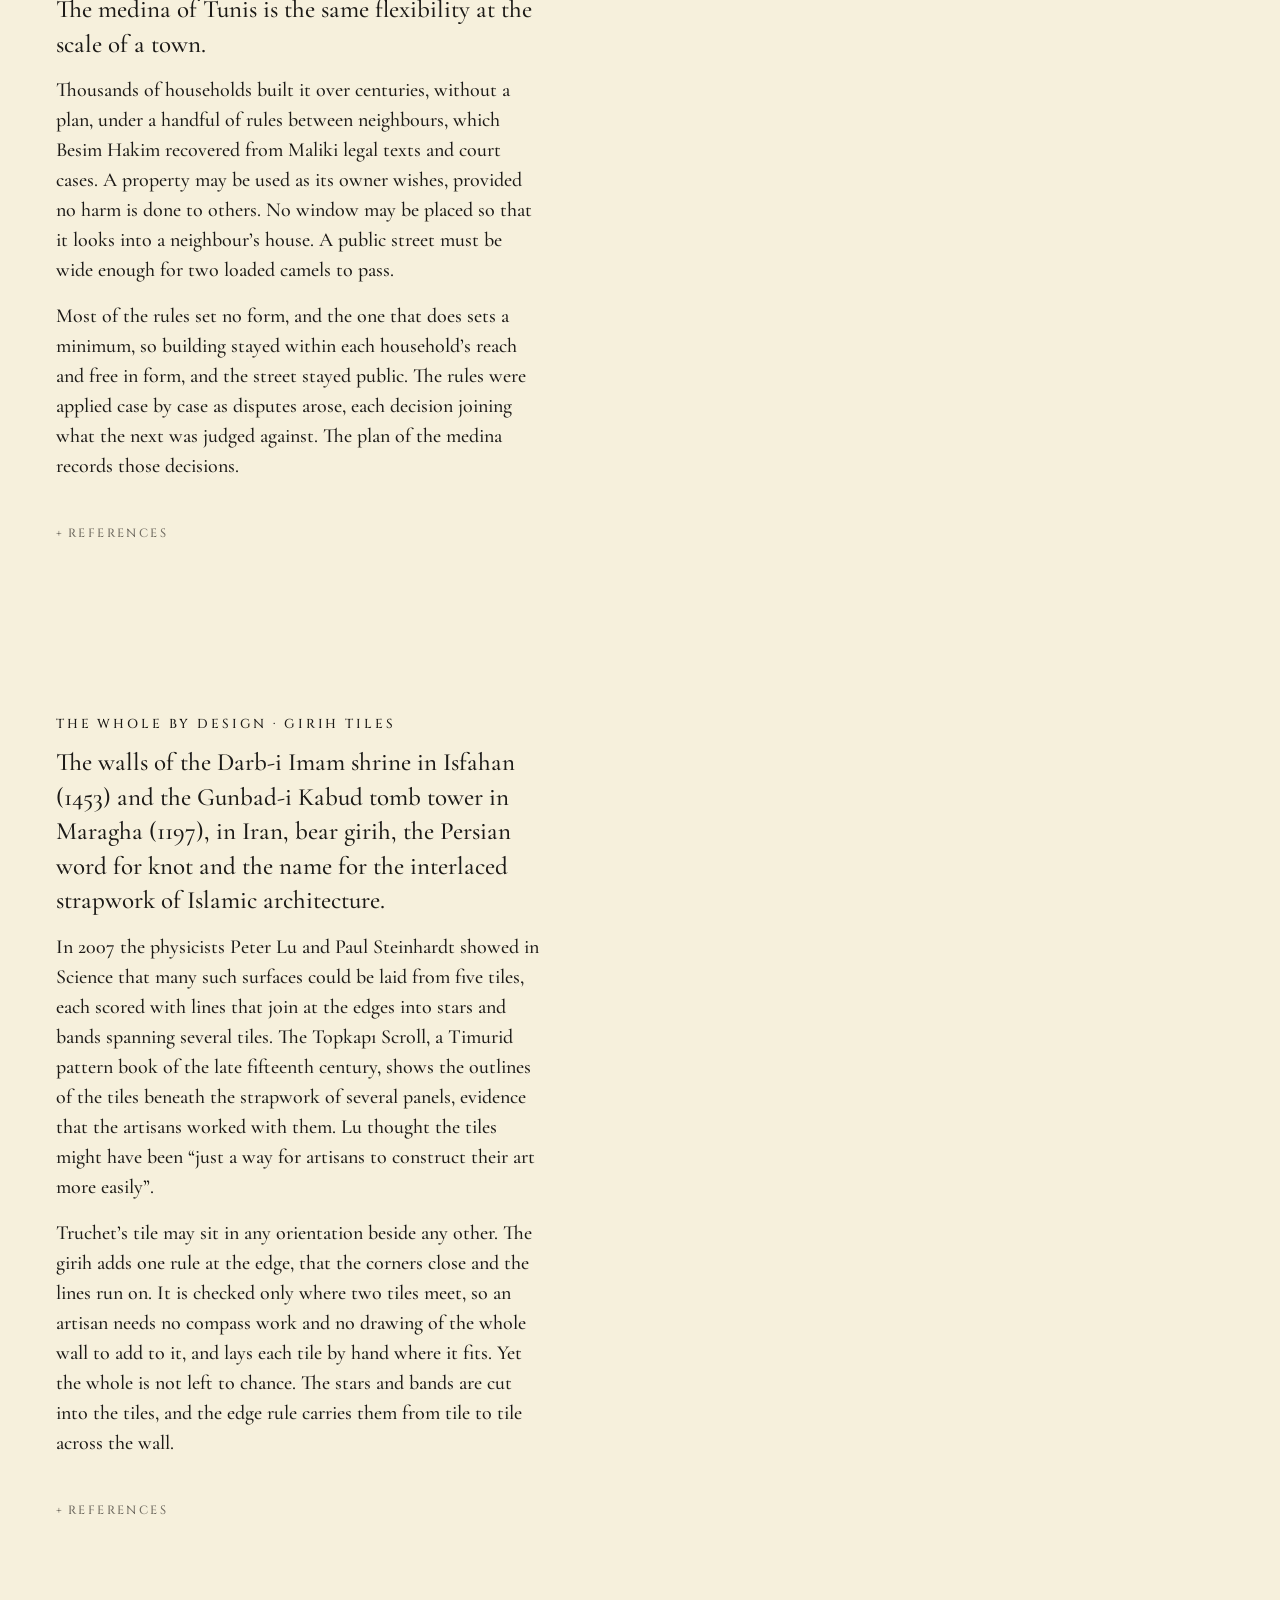
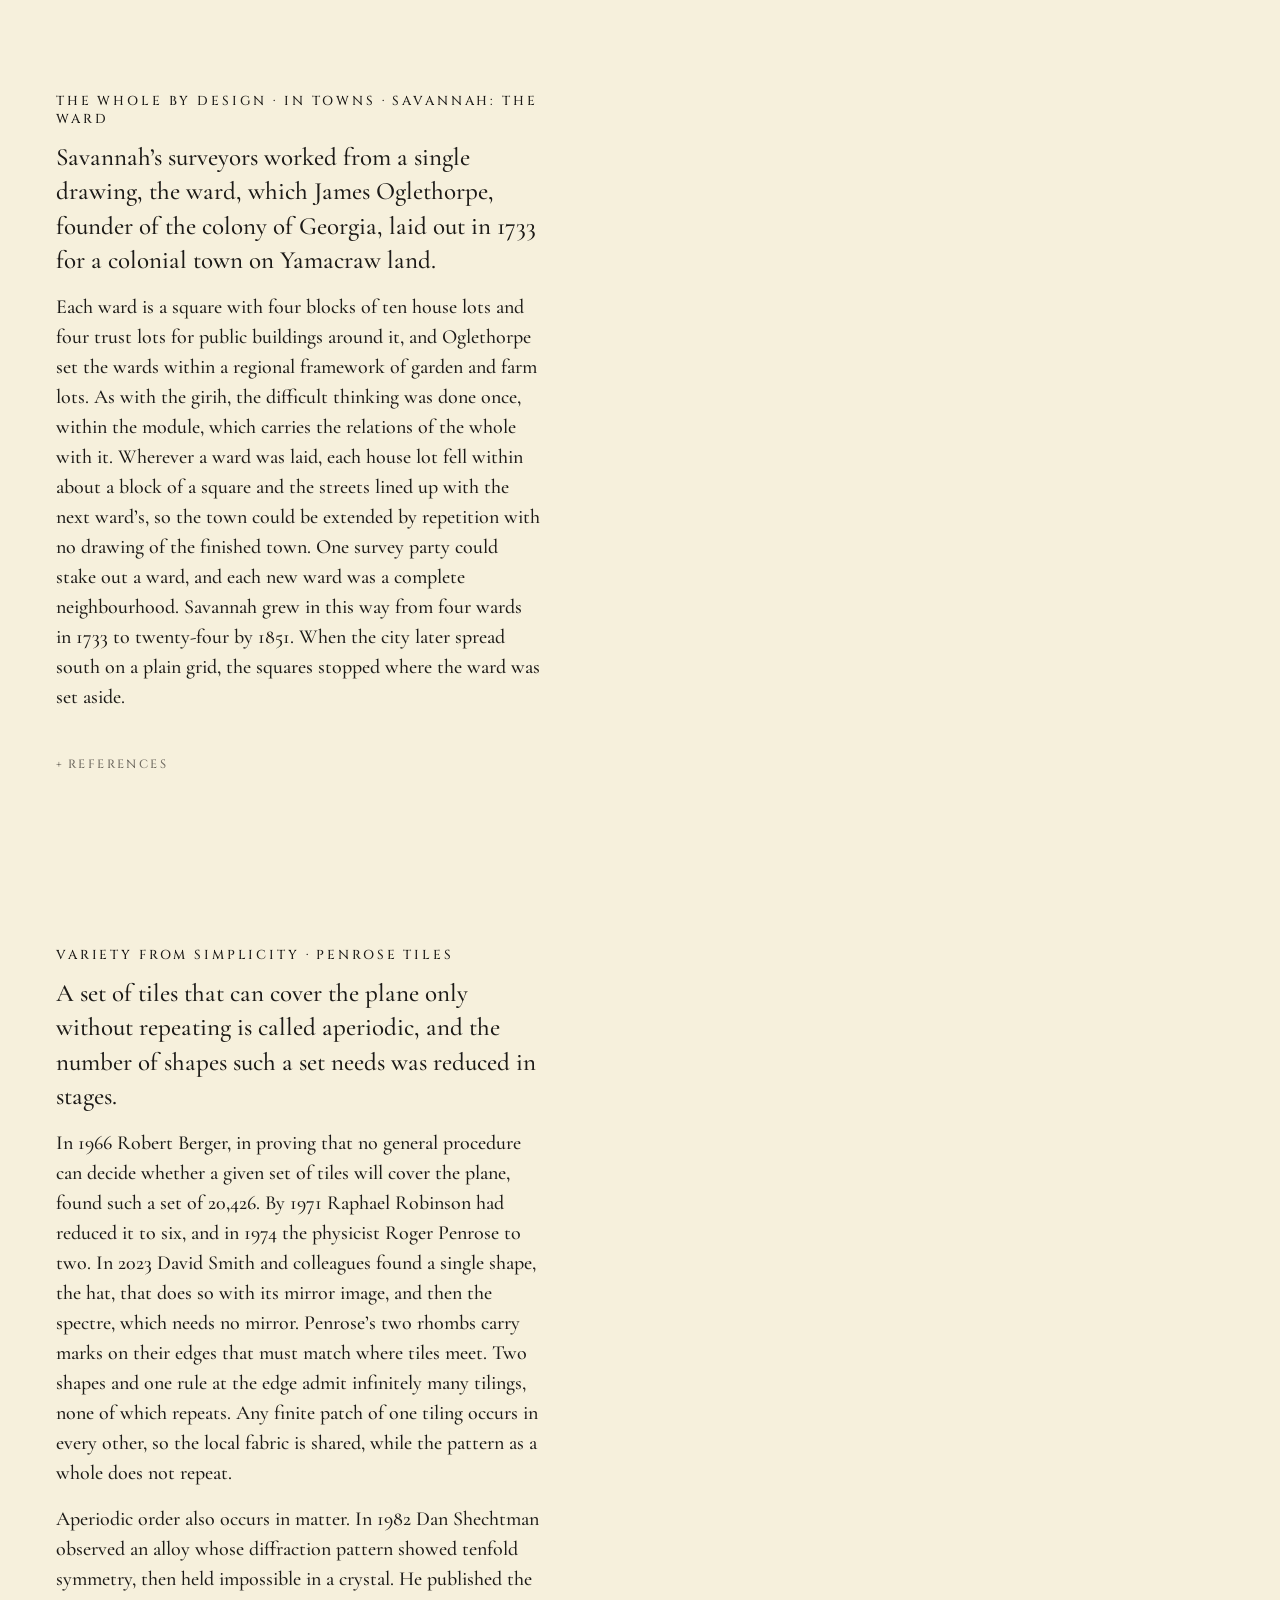
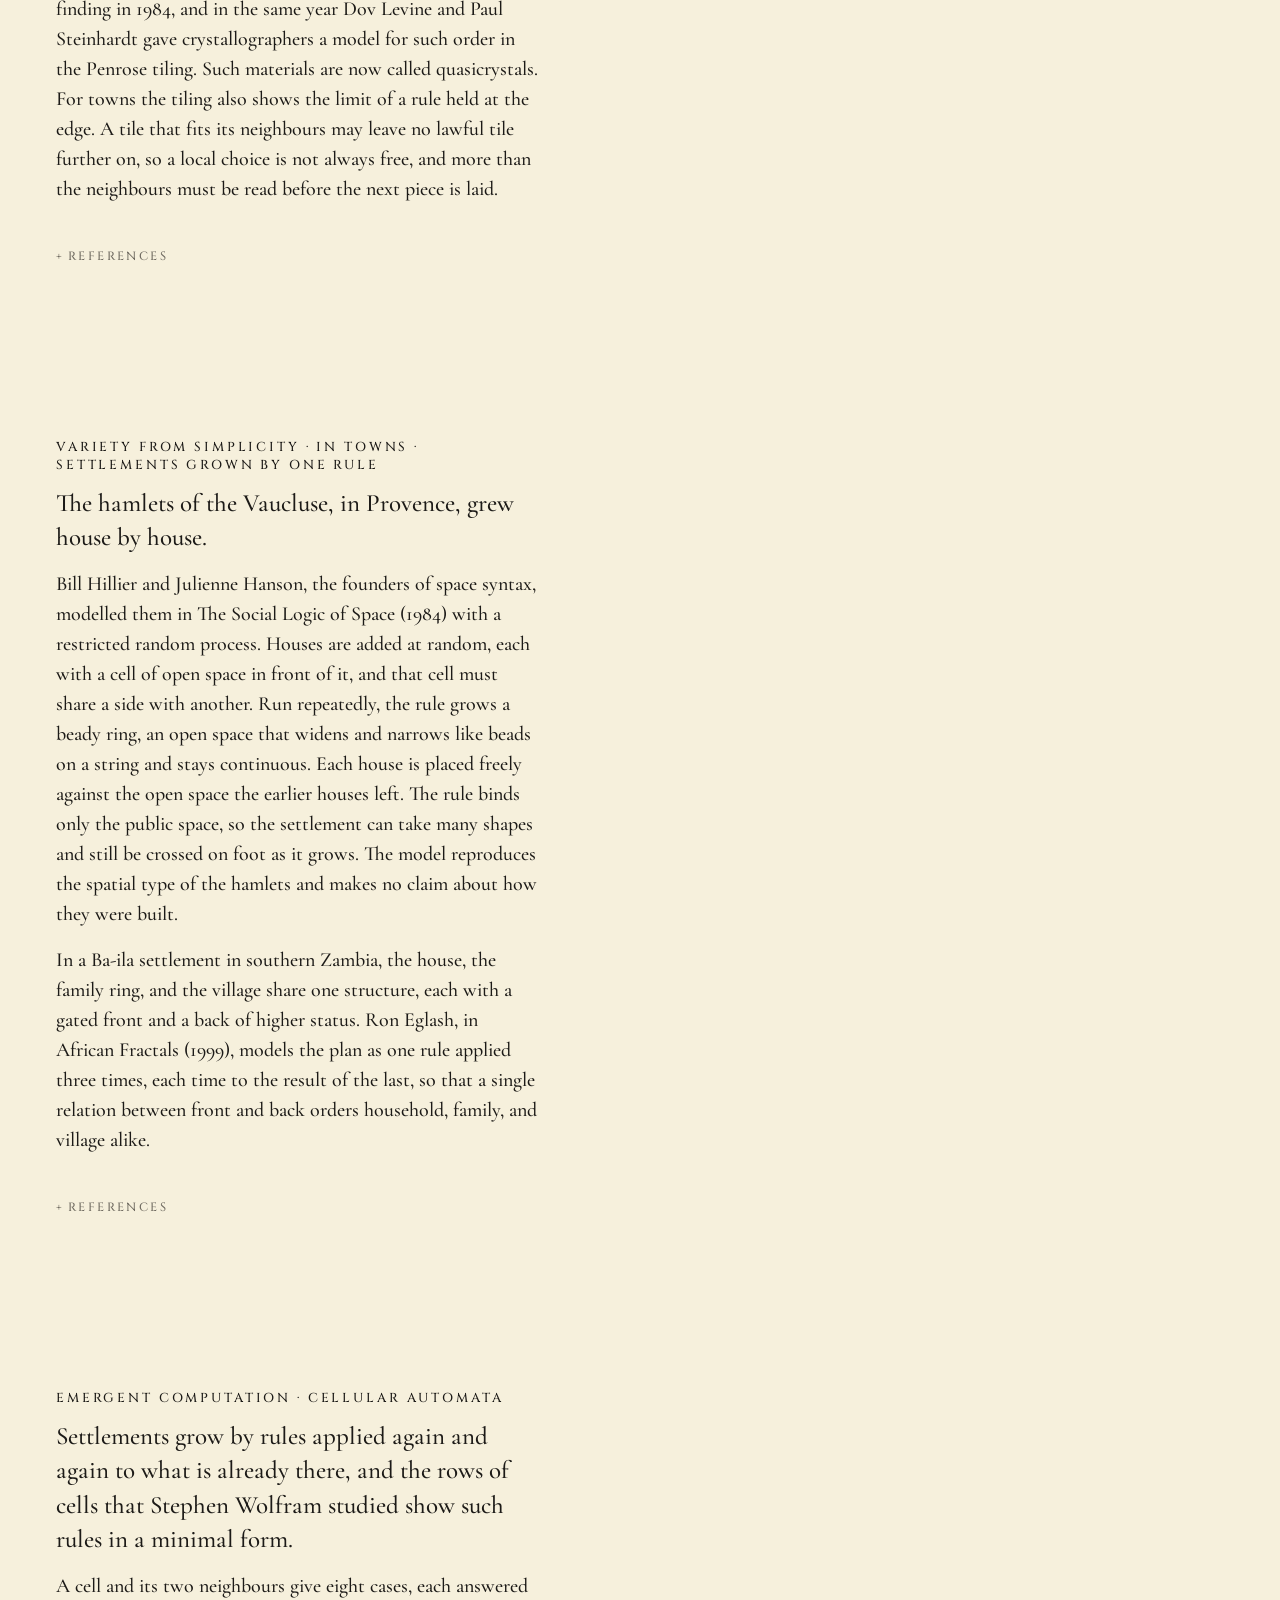
==== commit ae0f624a: "The site as of 2026-10-14" ====
--- a/index.html
+++ b/index.html
@@ -160,7 +160,7 @@
     <section data-scene="question" data-fig="" class="full">
       <h2>The design challenge</h2>
       <p class="lead">How do we hold a vision and act on it with determination, while leaving room for spontaneity and for the dynamics that emerge as a city unfolds?</p>
-      <p>Artists, scientists, architects, and composers have each met a version of this problem in the same way, with a modular substrate and a toolkit of interoperable parts that allow for intentioned local interventions while remaining cohesive with the wider fabric and its emergent processes.</p>
+      <p>Artists, scientists, architects, and composers have each met a version of this problem in a similar way, with a modular substrate and a toolkit of interoperable parts that allow for intentioned local interventions while remaining cohesive with the wider fabric and its emergent processes.</p>
     </section>
     <section data-scene="alexander" data-fig="alexander">
       <h2>Precedent · A city is not a tree</h2>
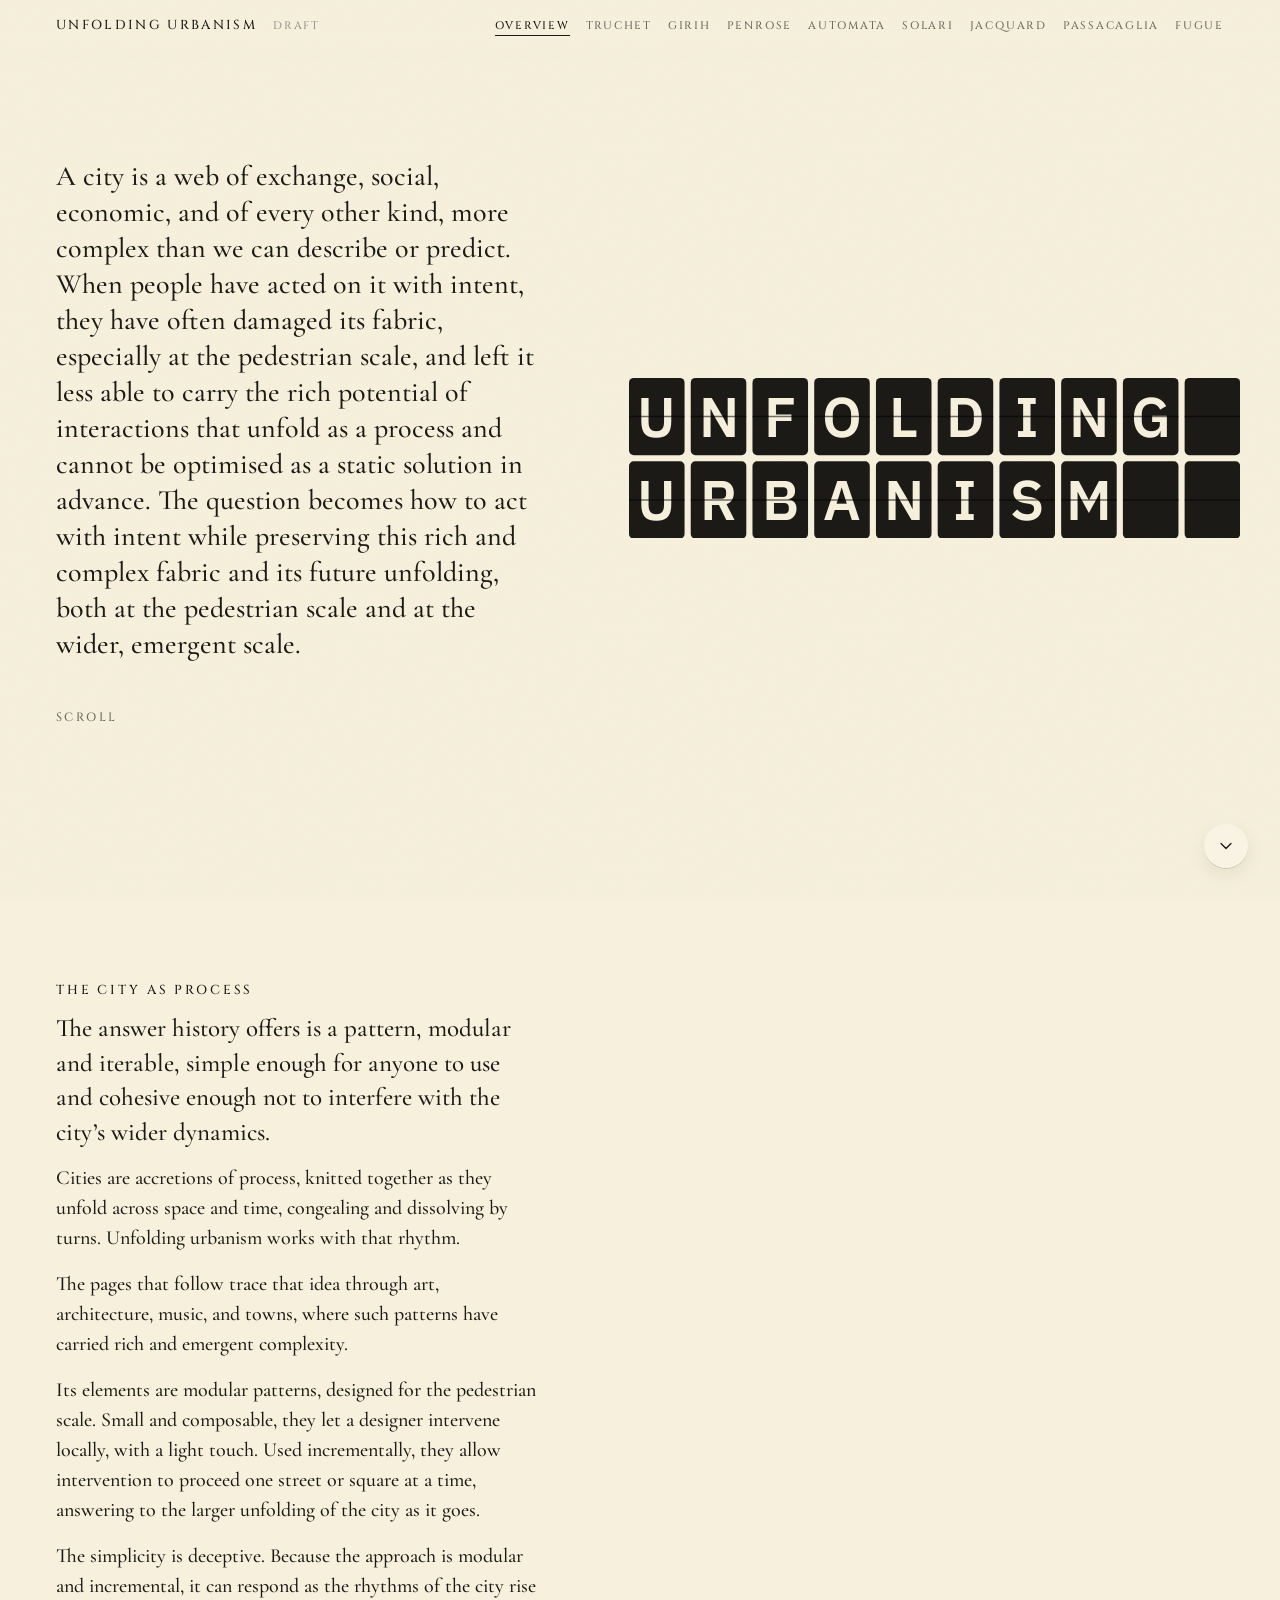
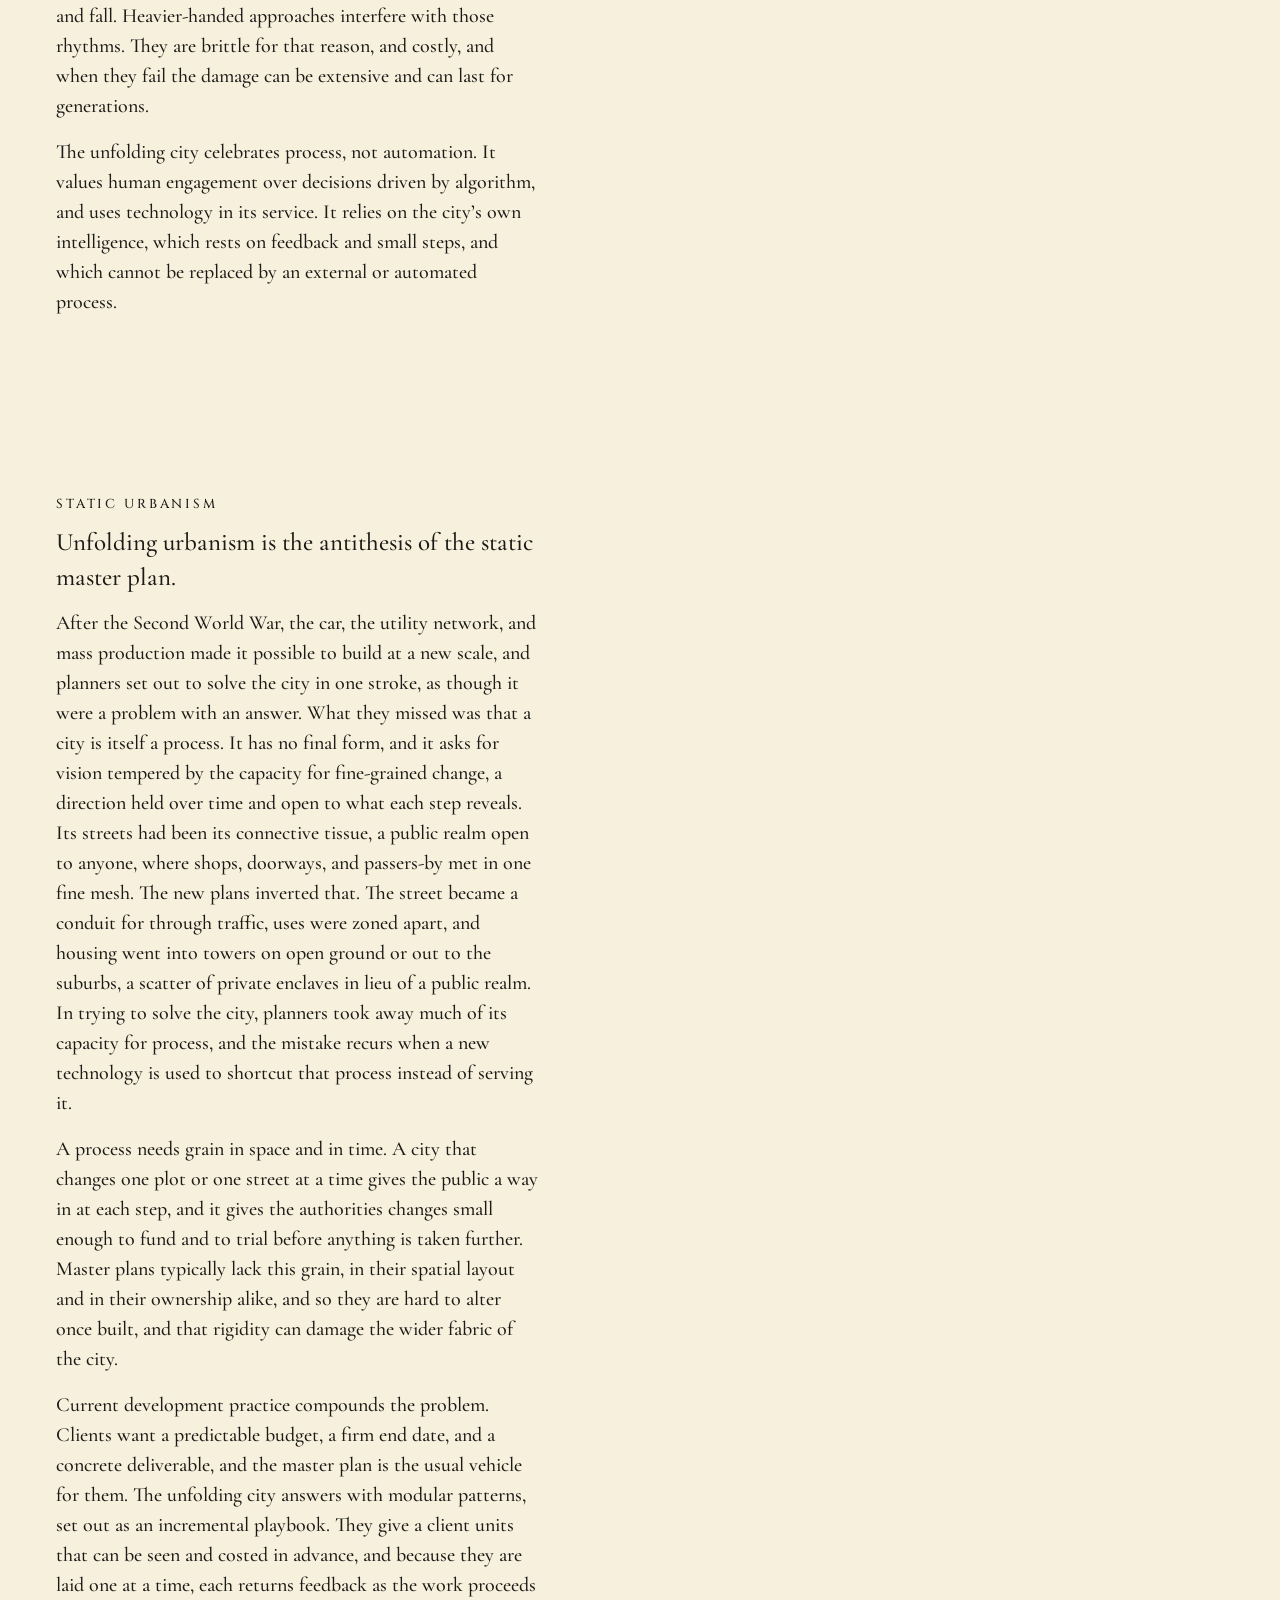
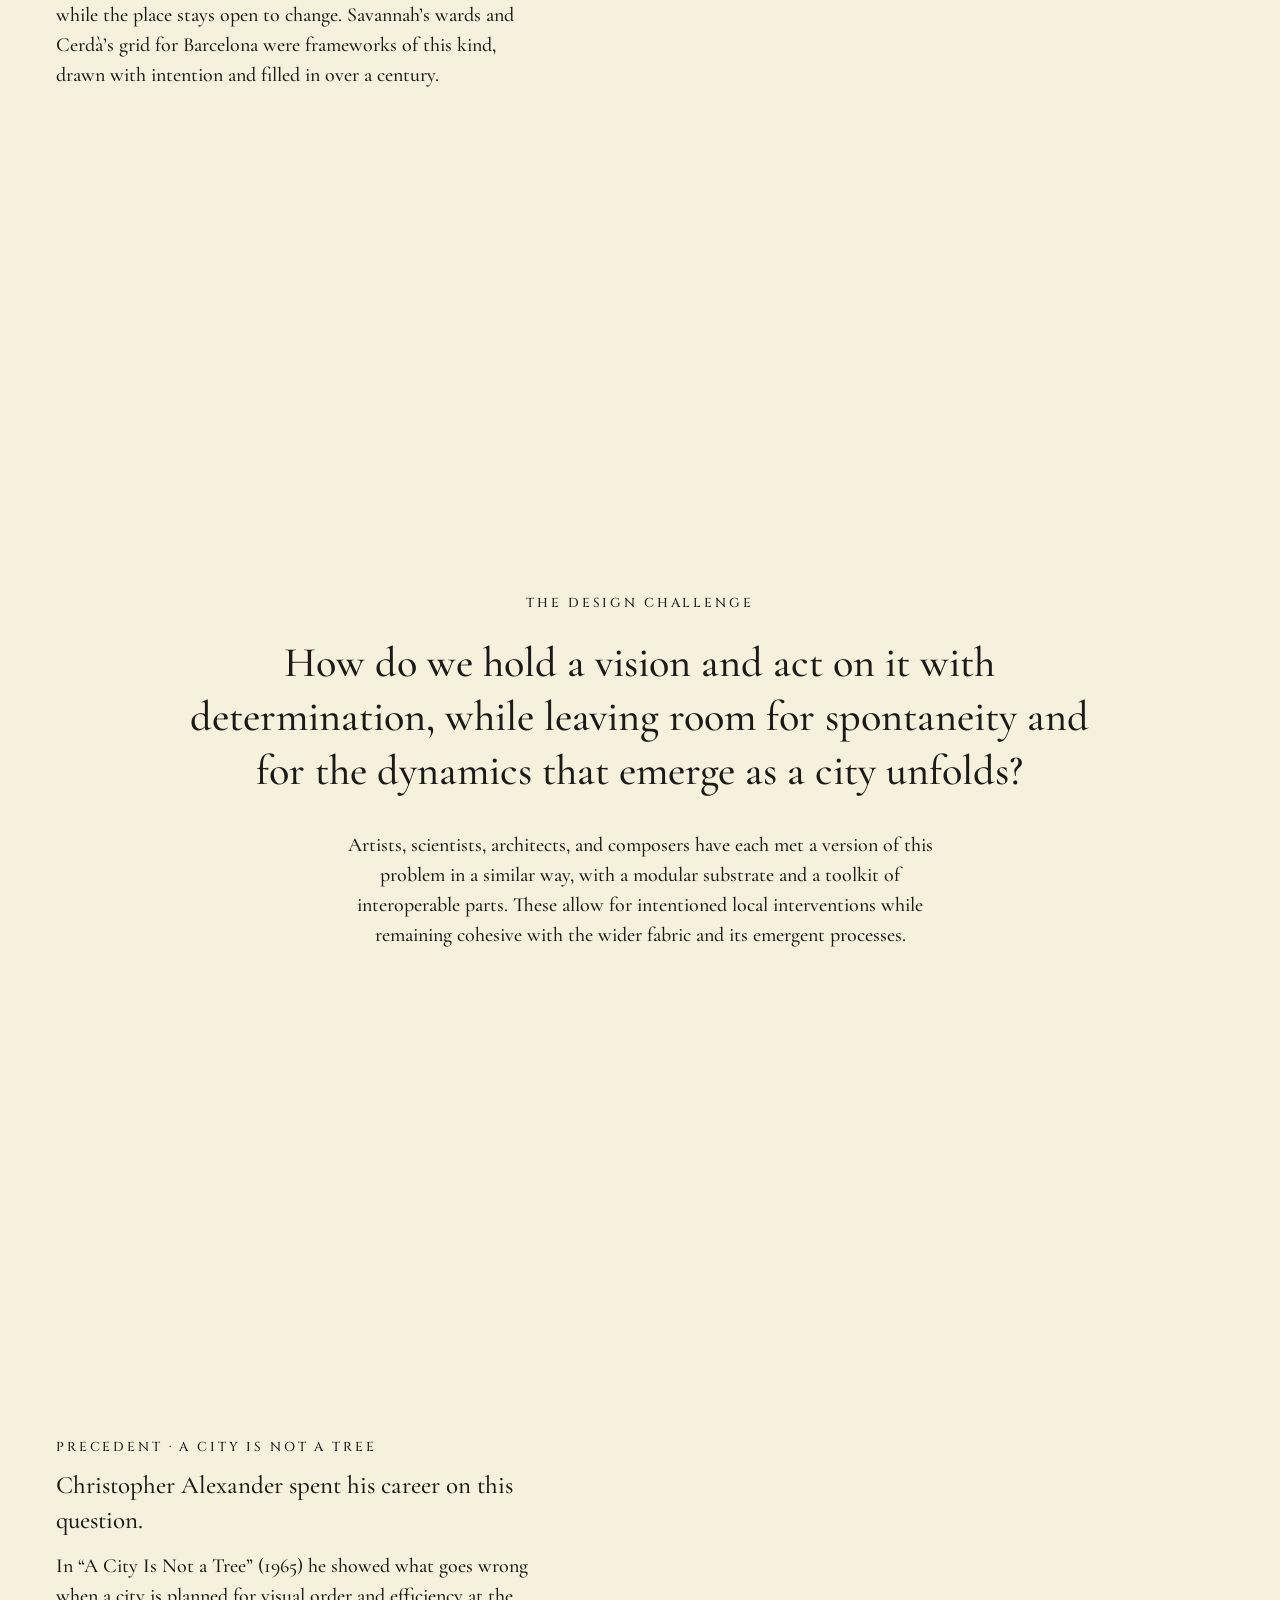
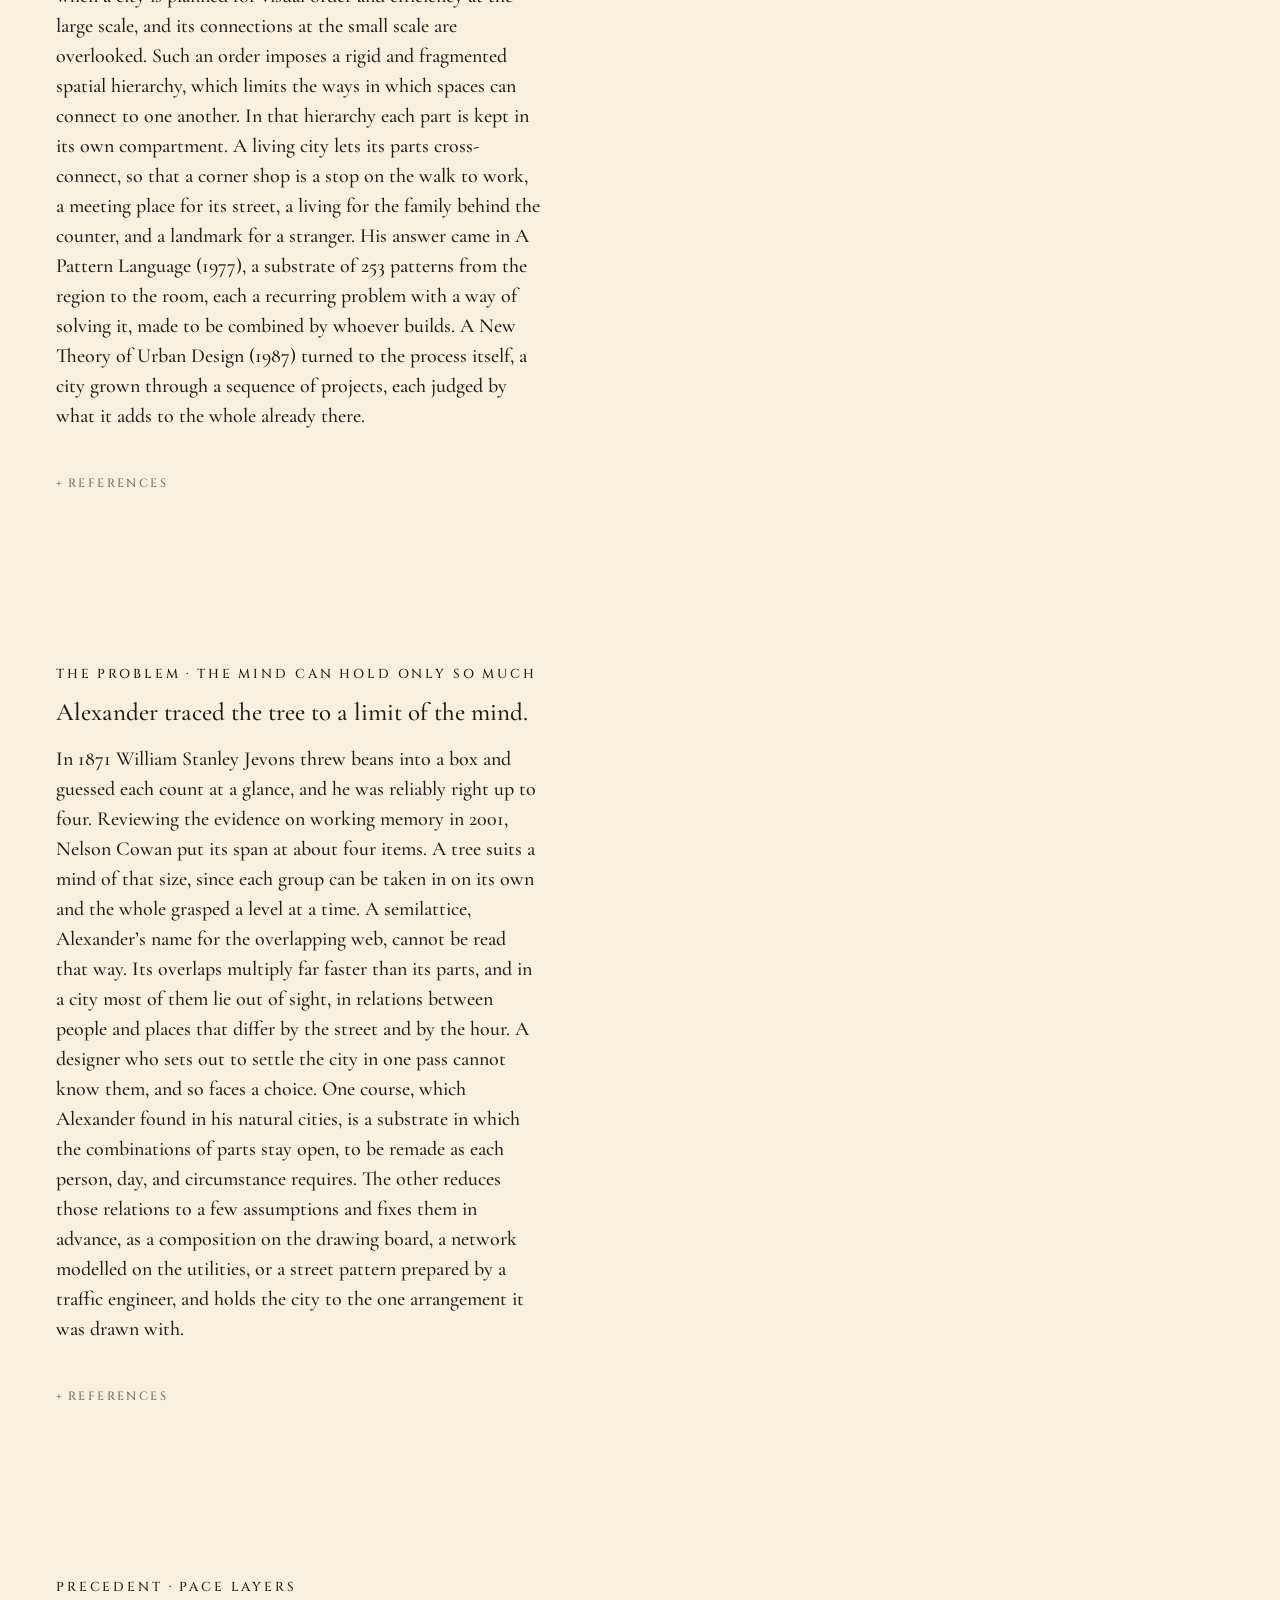
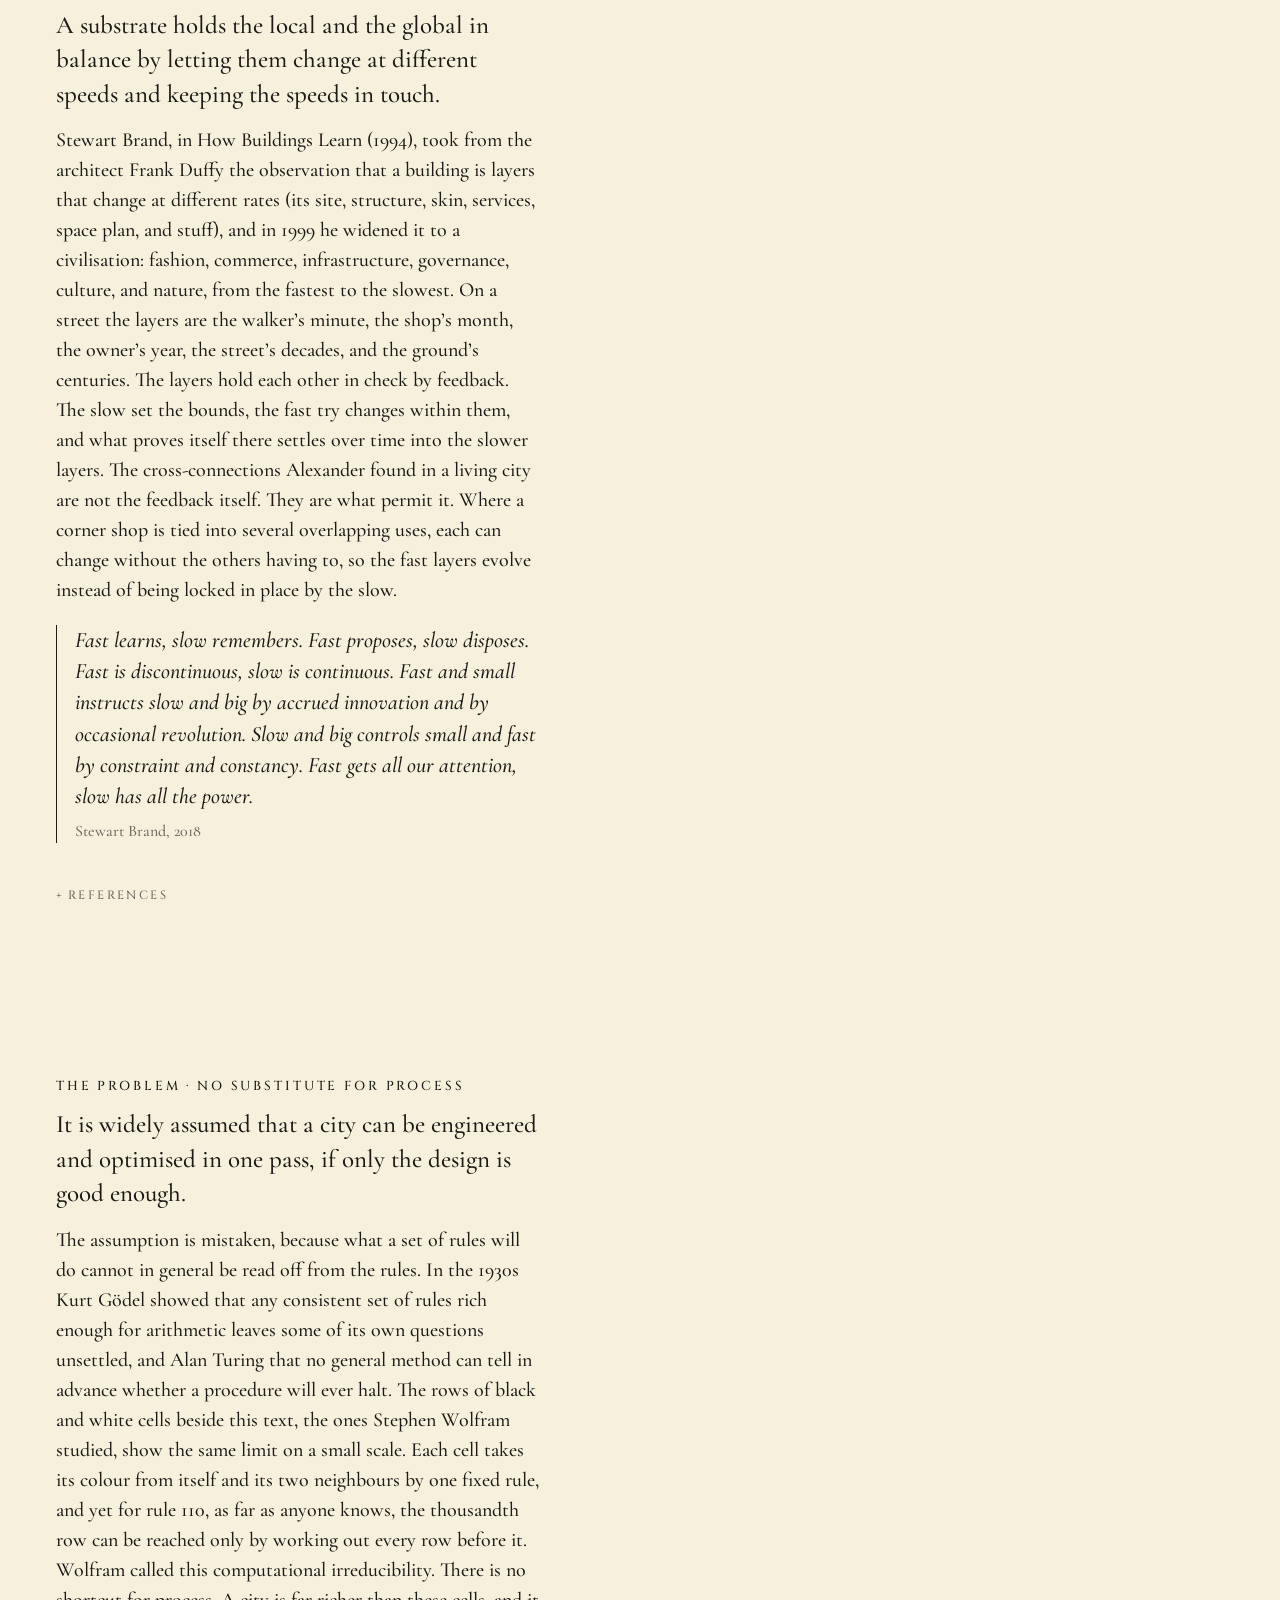
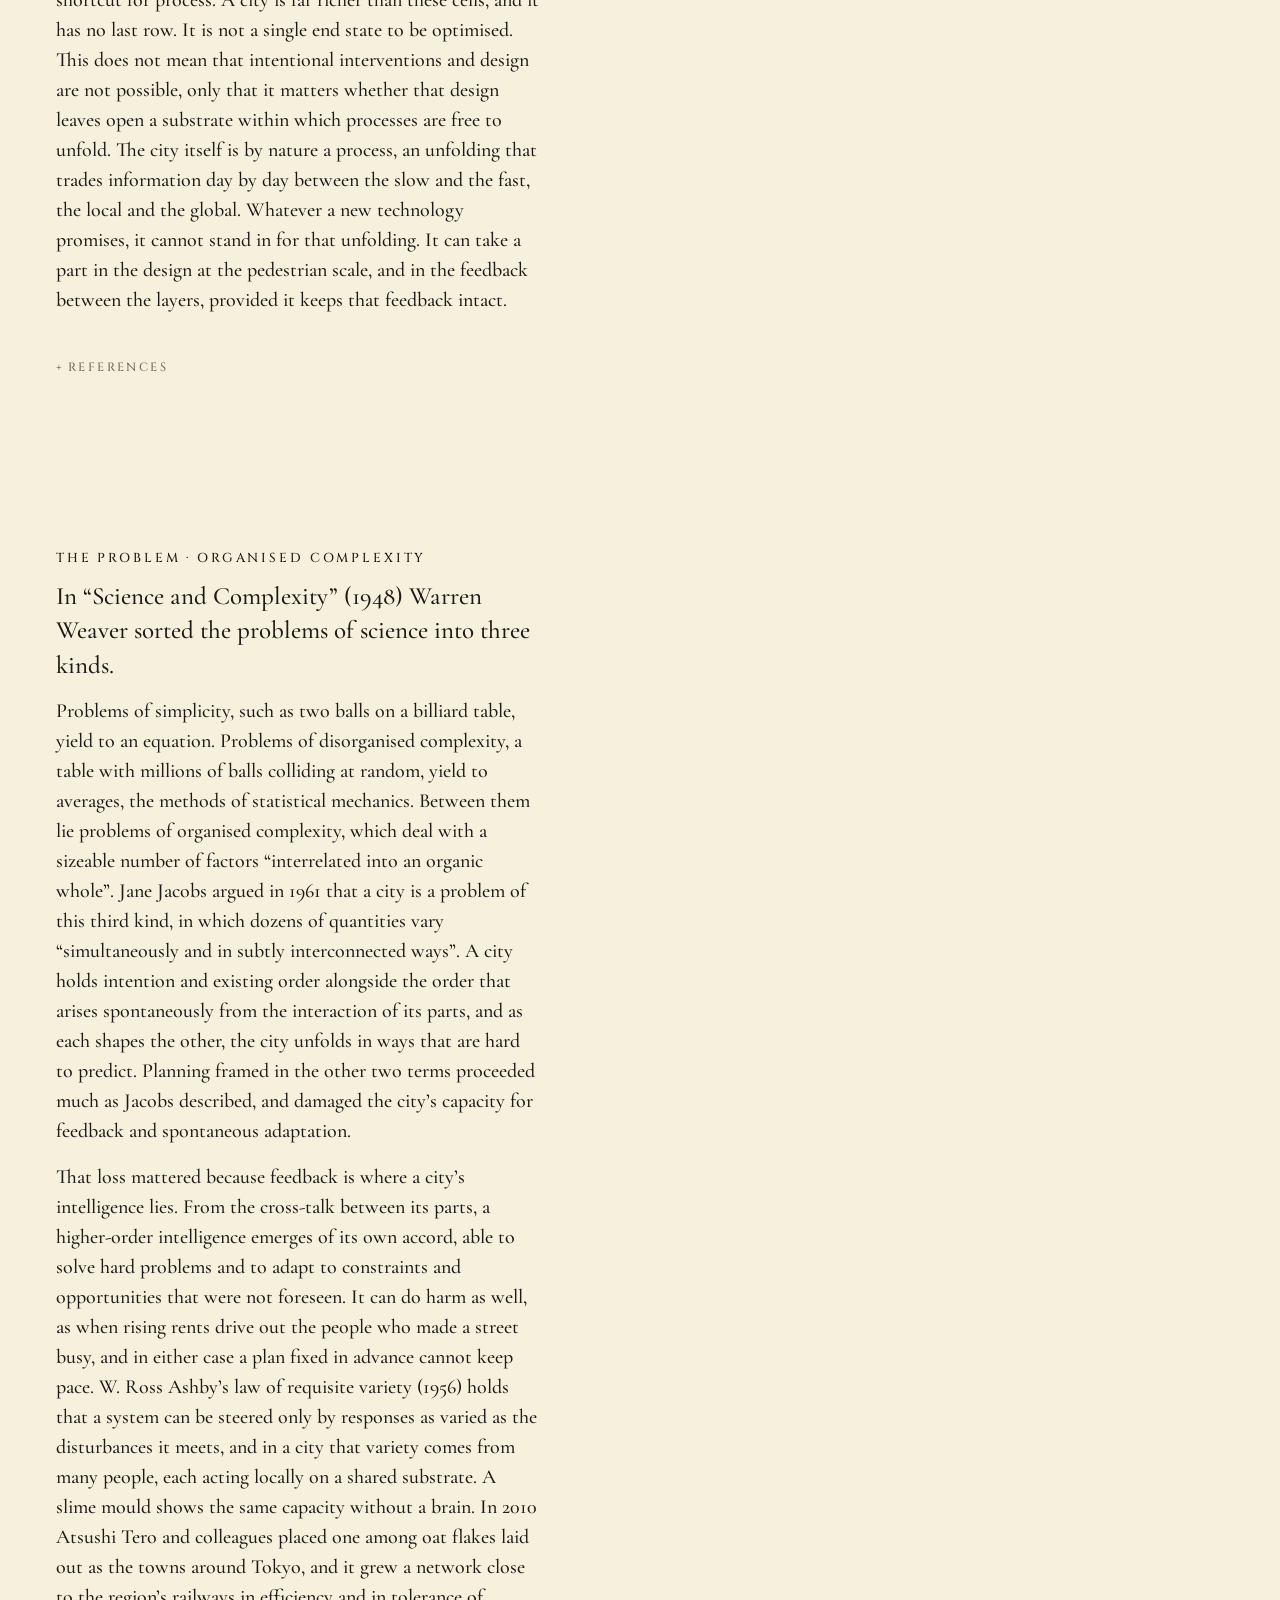
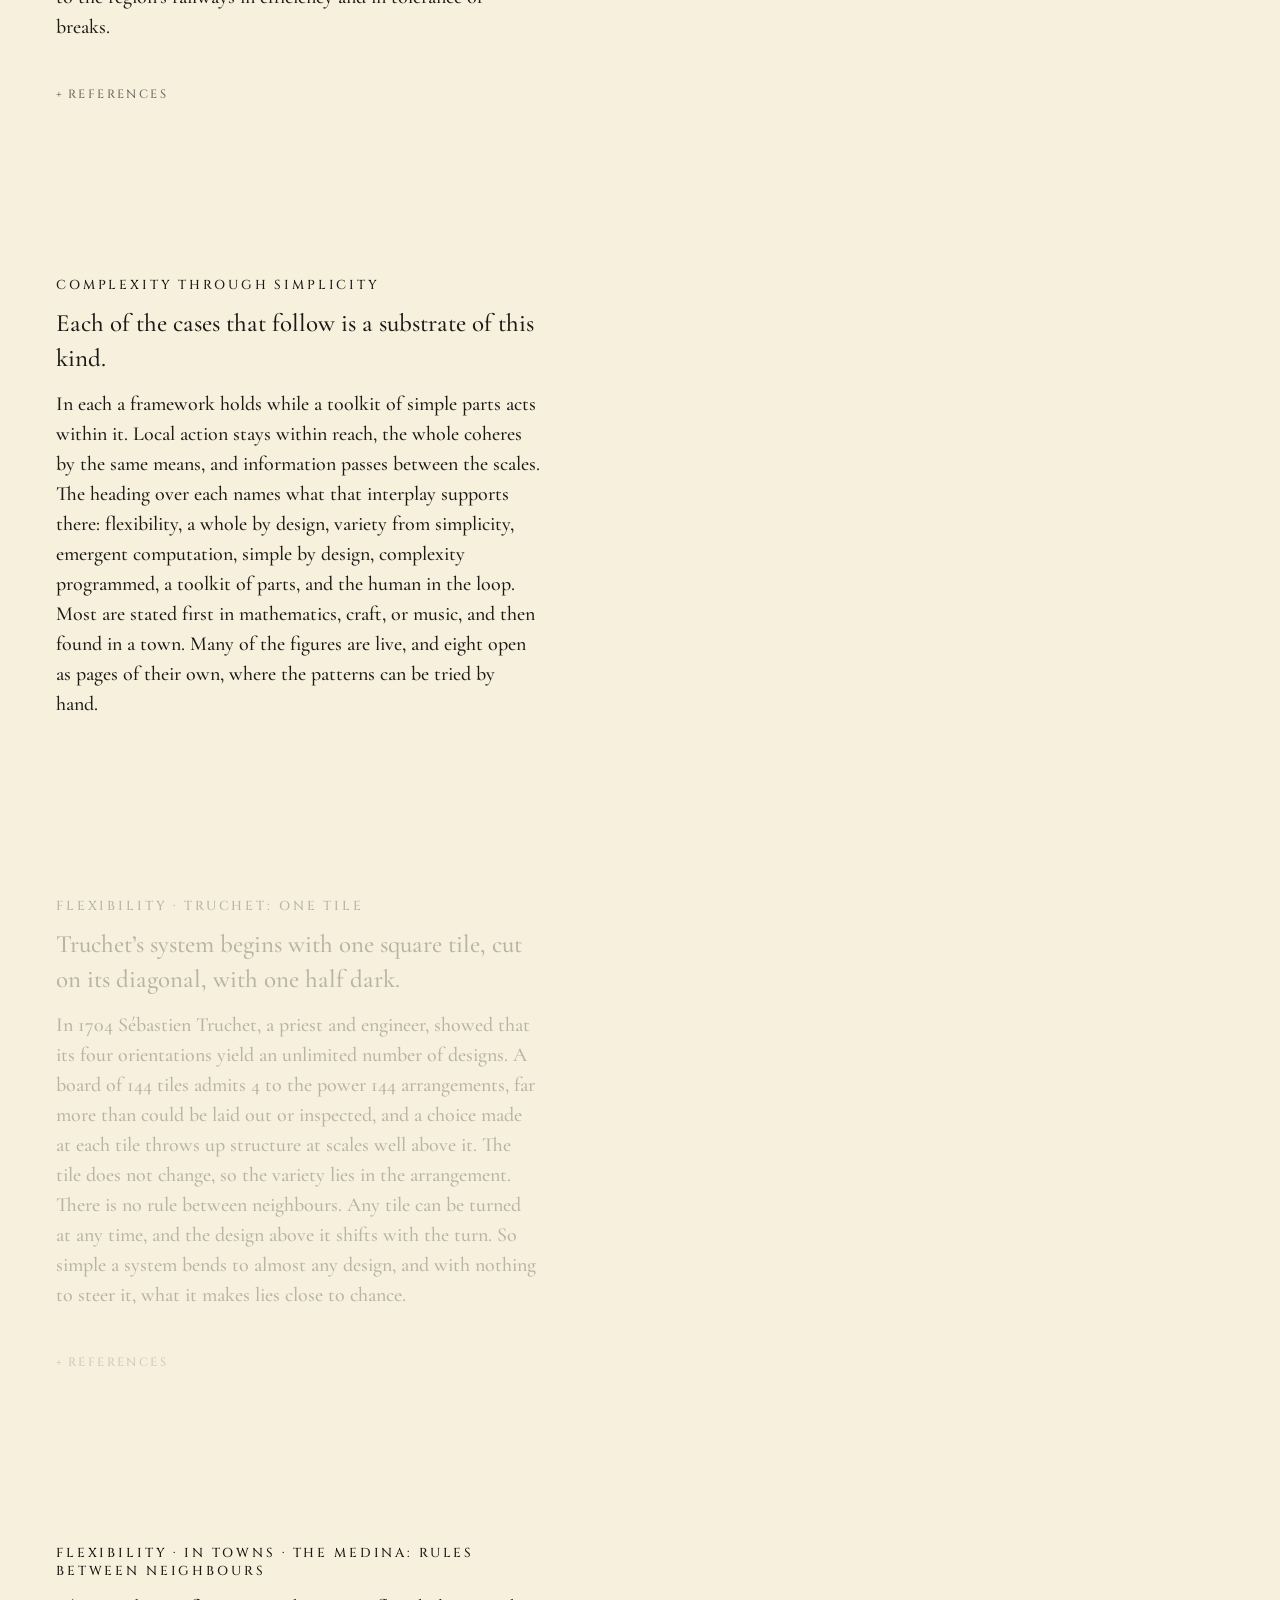
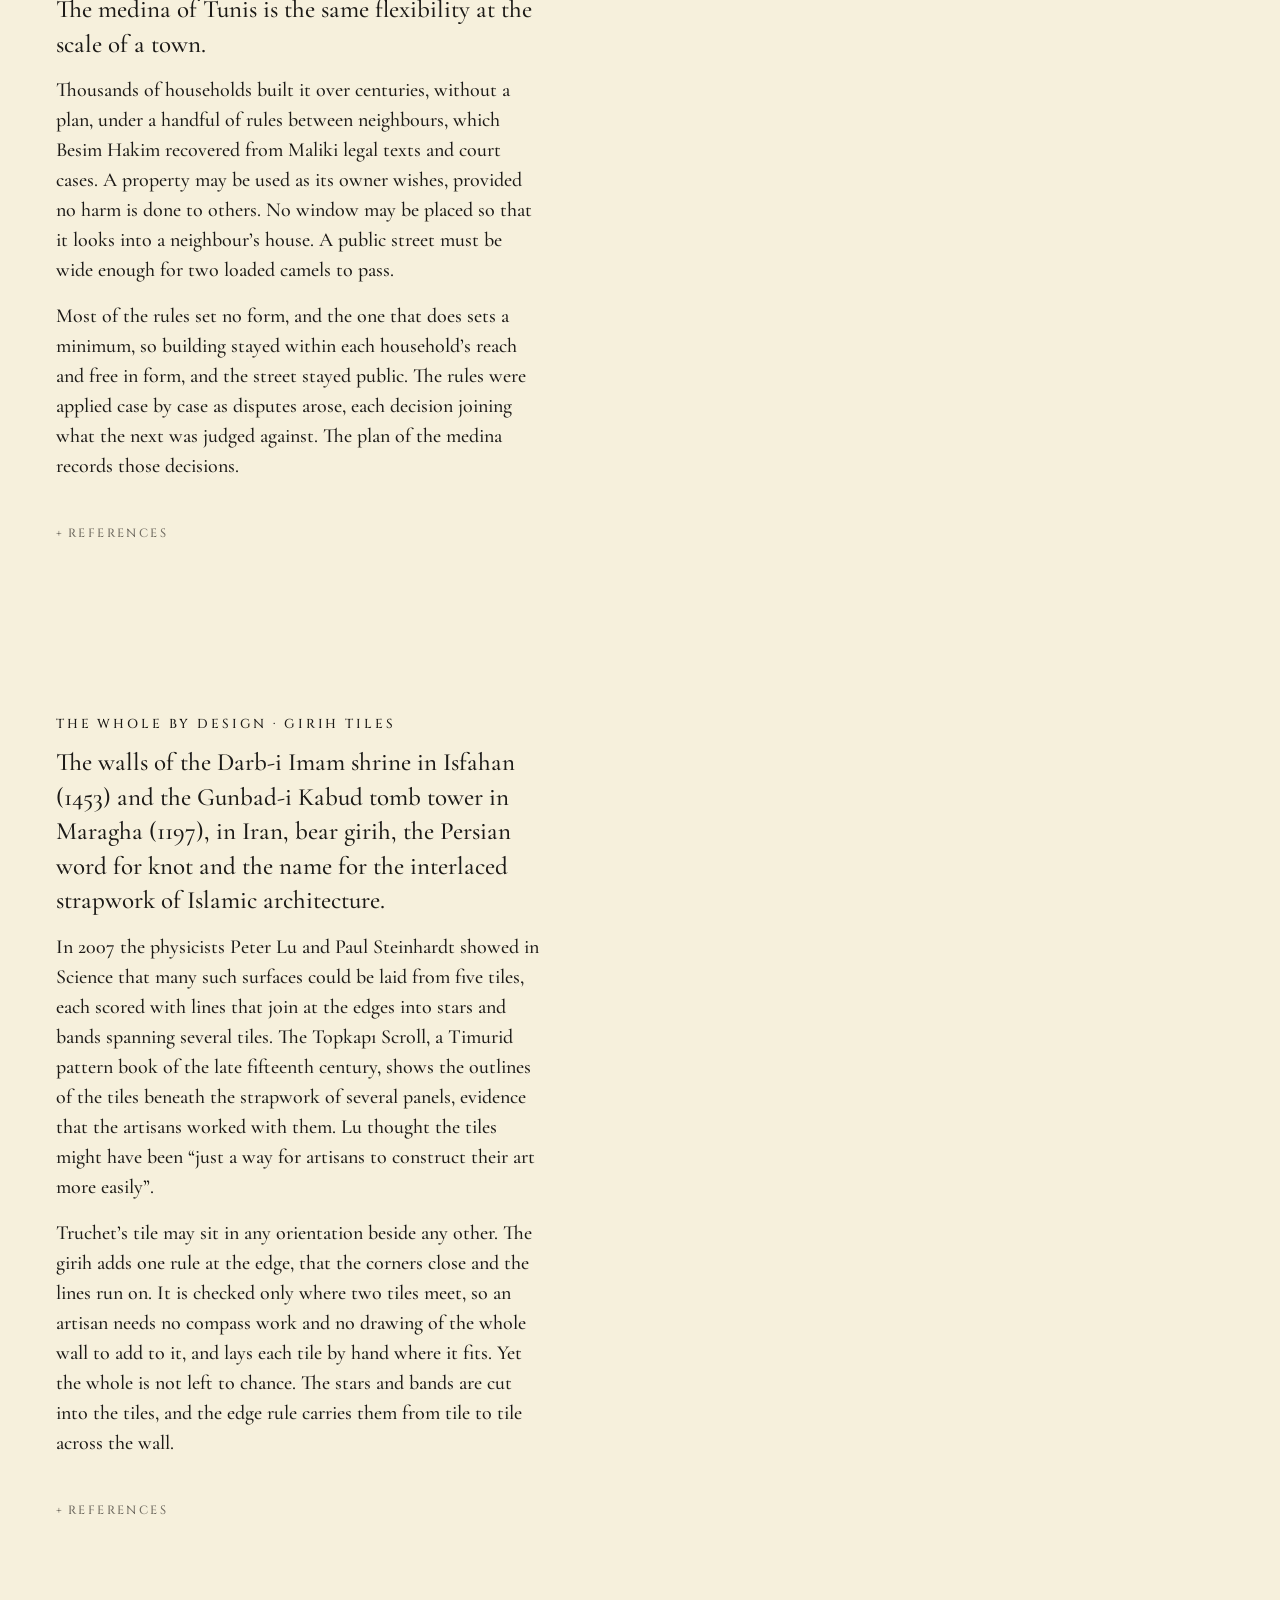
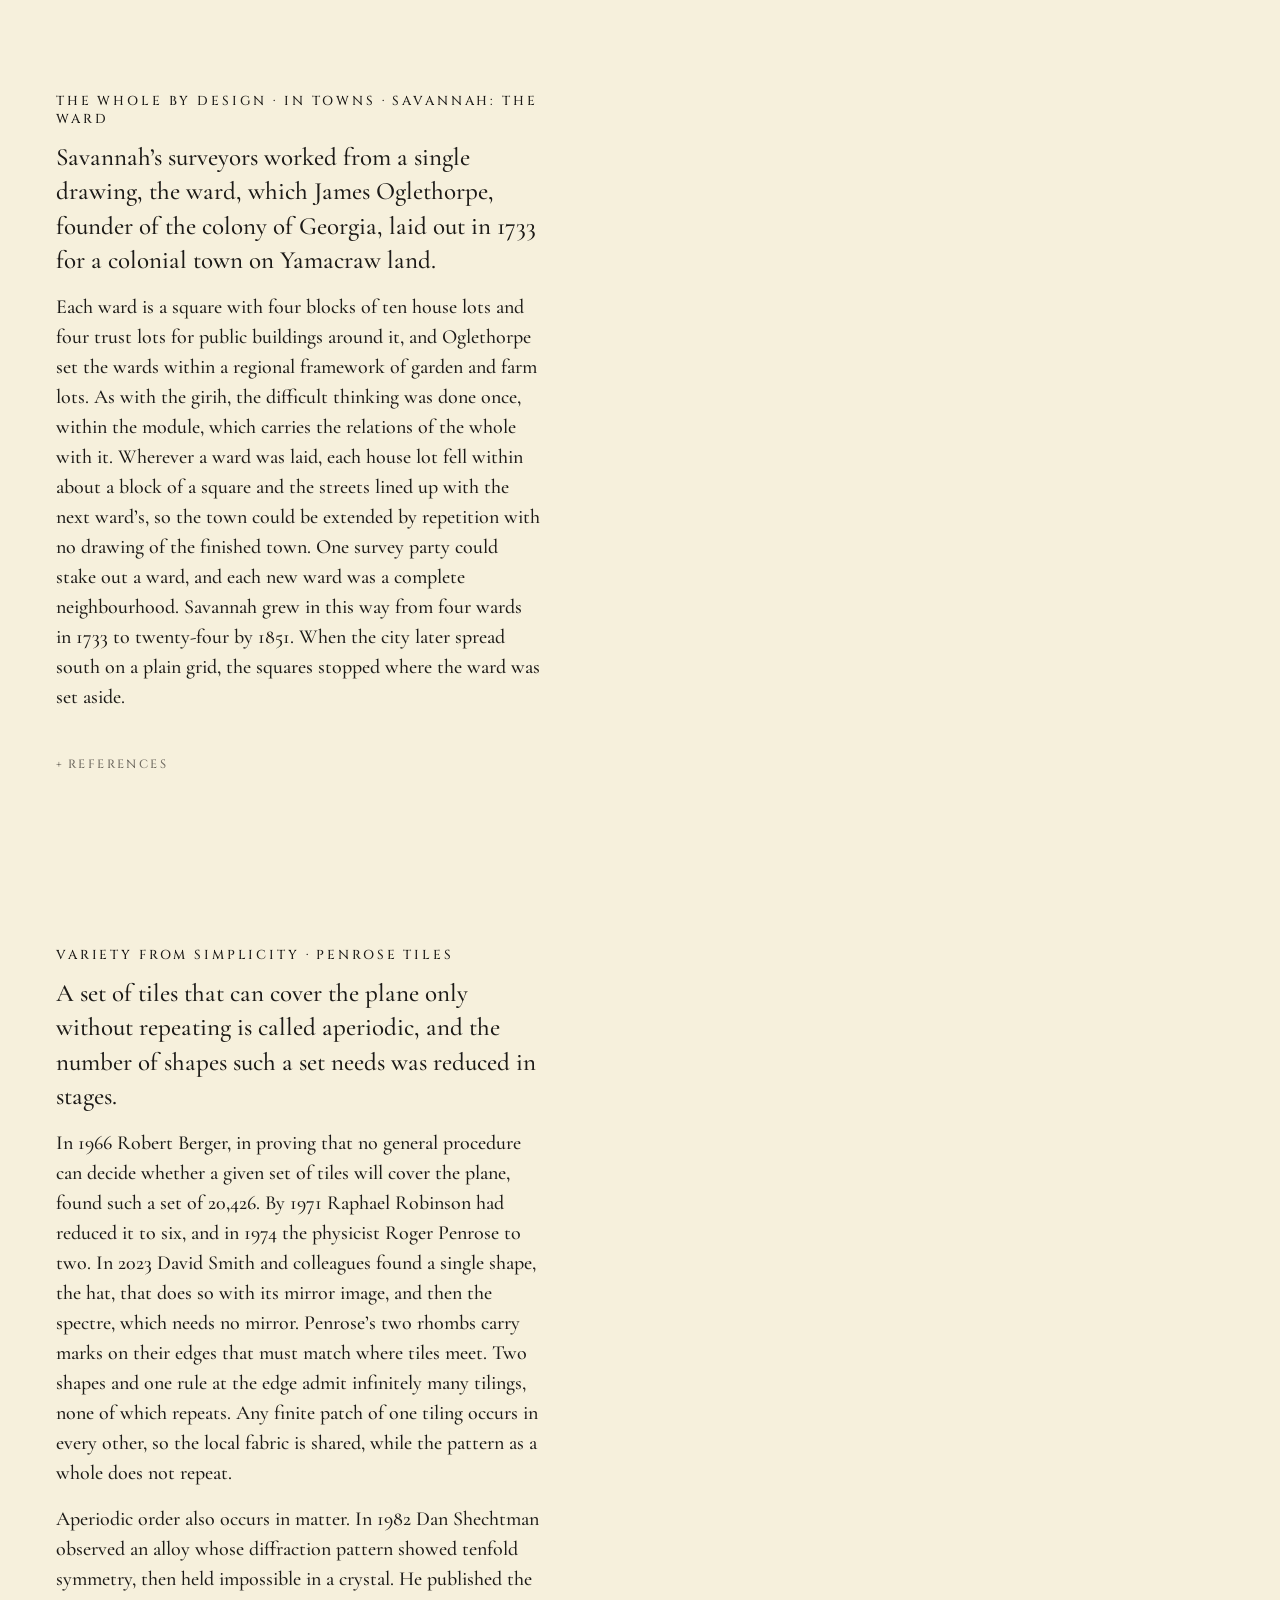
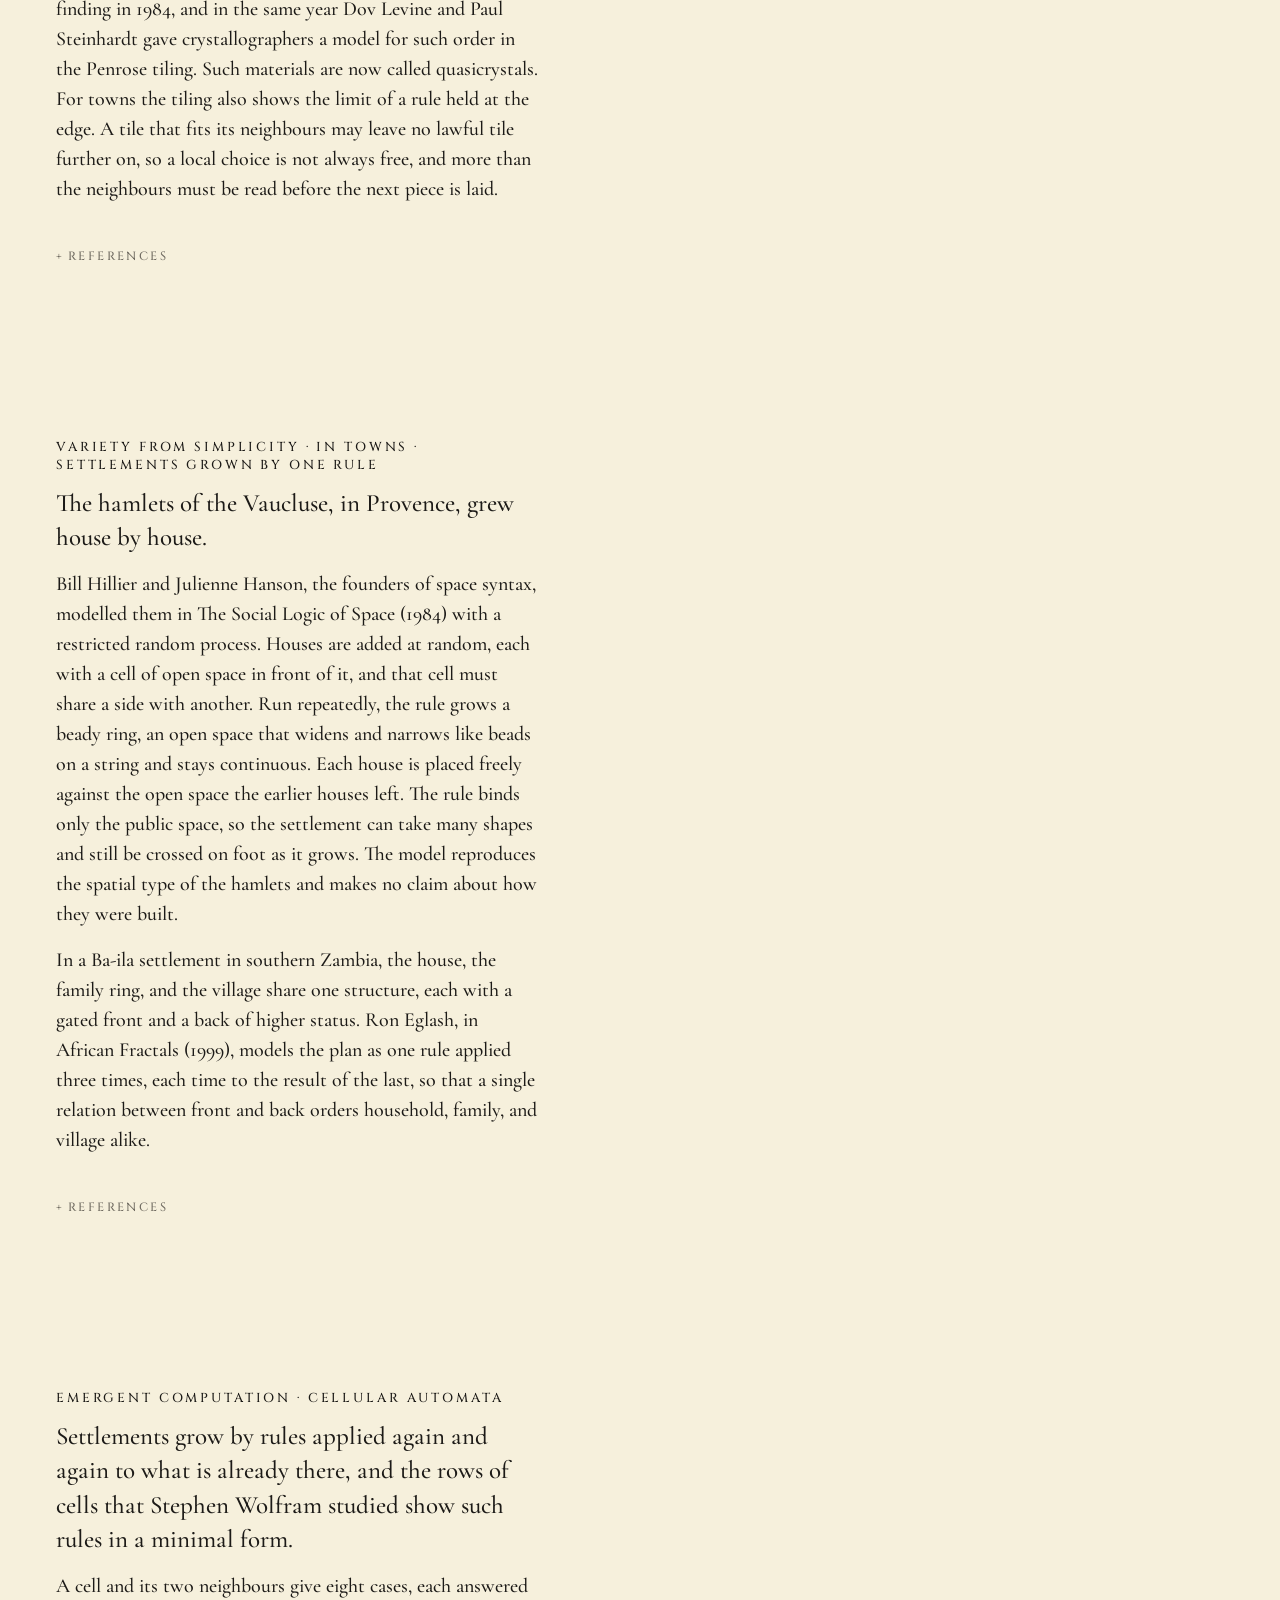
==== commit ae5d339e: "The site as of 2026-10-14" ====
--- a/index.html
+++ b/index.html
@@ -160,7 +160,7 @@
     <section data-scene="question" data-fig="" class="full">
       <h2>The design challenge</h2>
       <p class="lead">How do we hold a vision and act on it with determination, while leaving room for spontaneity and for the dynamics that emerge as a city unfolds?</p>
-      <p>Artists, scientists, architects, and composers have each met a version of this problem in a similar way, with a modular substrate and a toolkit of interoperable parts that allow for intentioned local interventions while remaining cohesive with the wider fabric and its emergent processes.</p>
+      <p>Artists, scientists, architects, and composers have each met a version of this problem in a similar way, with a modular substrate and a toolkit of interoperable parts. These allow for intentioned local interventions while remaining cohesive with the wider fabric and its emergent processes.</p>
     </section>
     <section data-scene="alexander" data-fig="alexander">
       <h2>Precedent · A city is not a tree</h2>
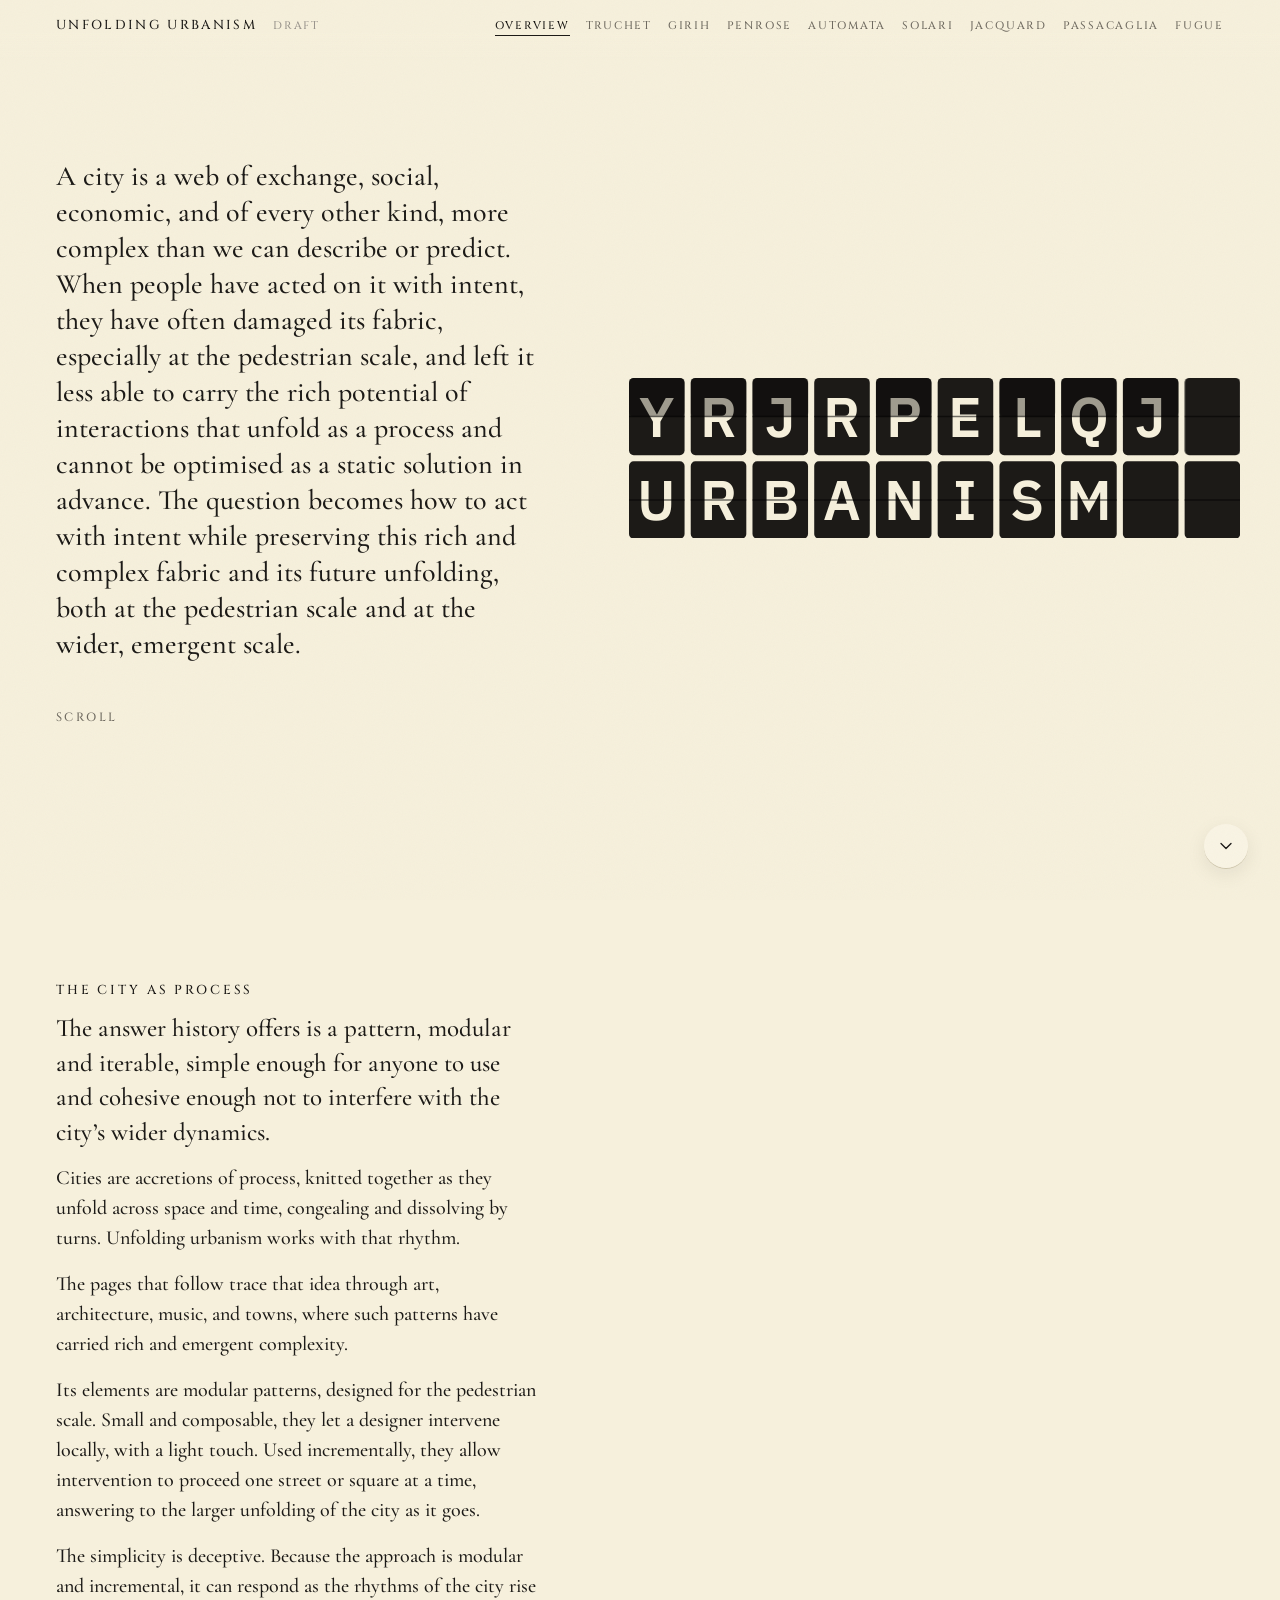
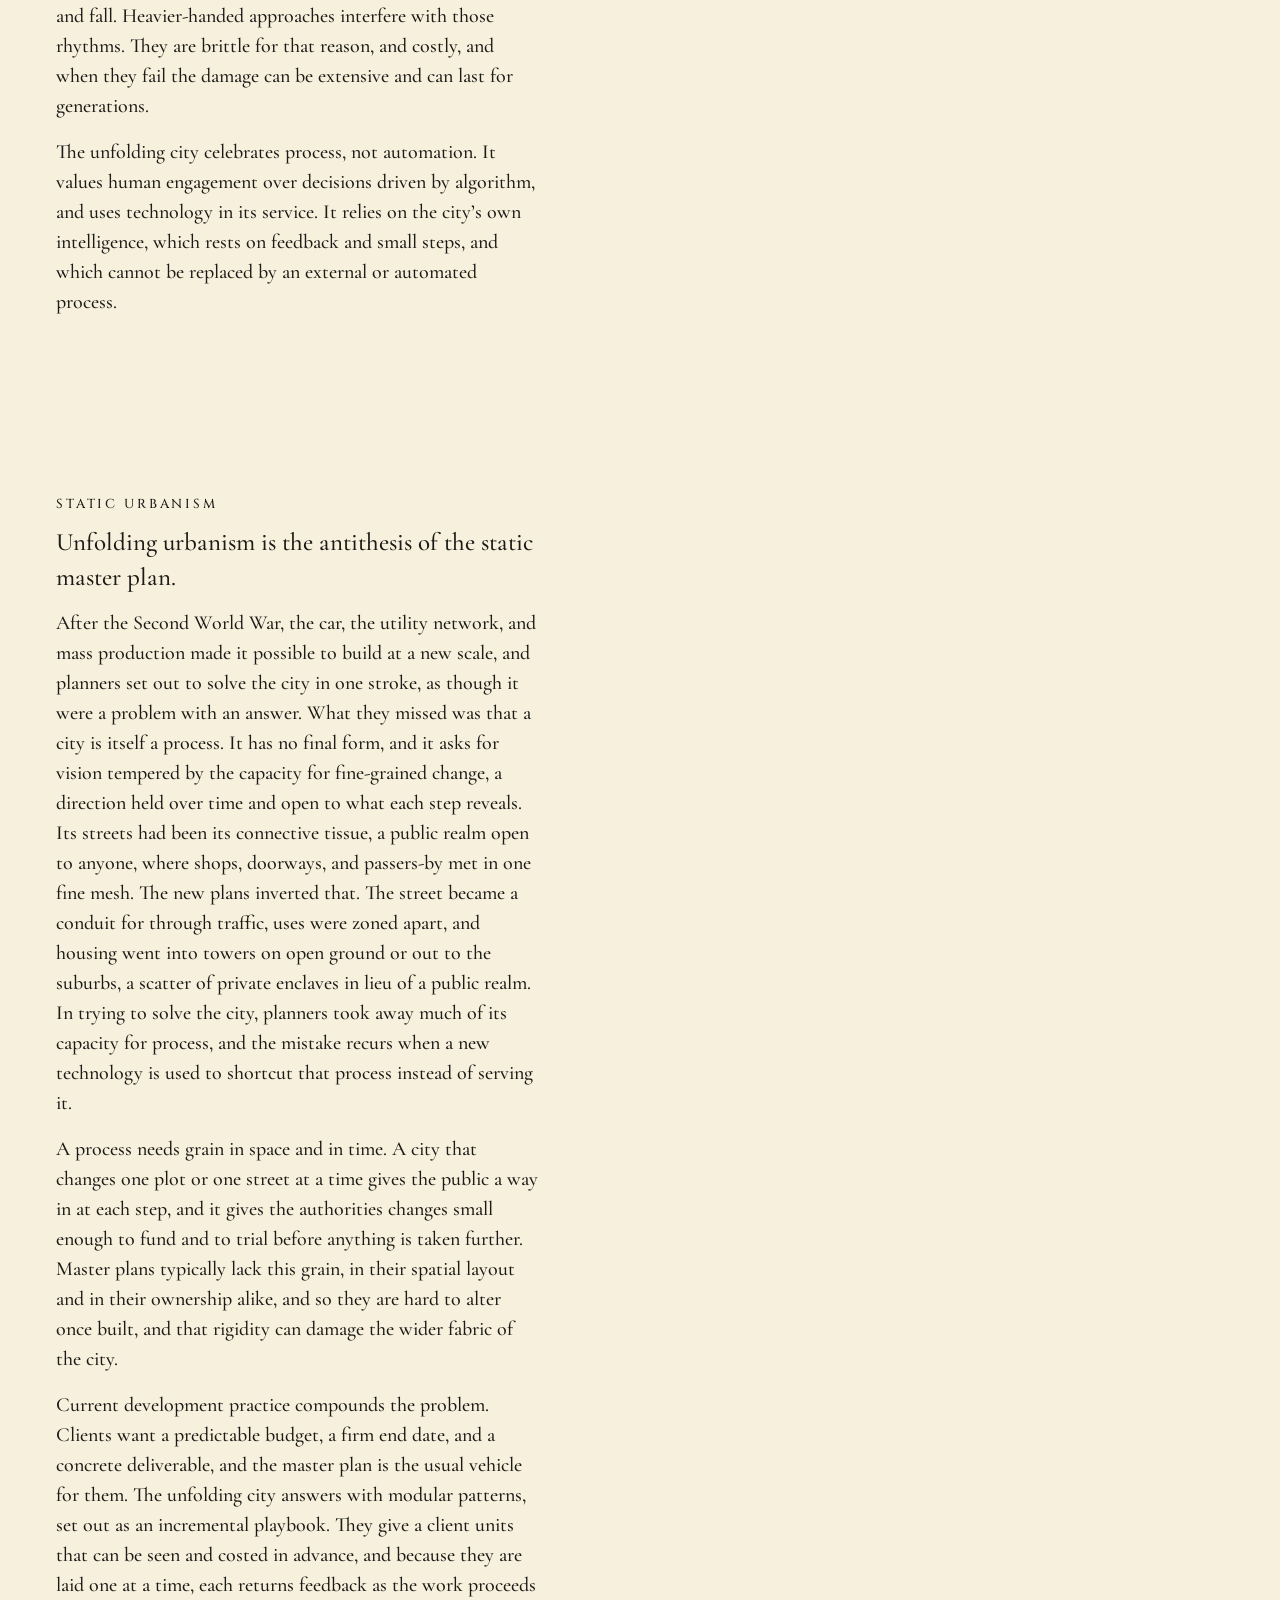
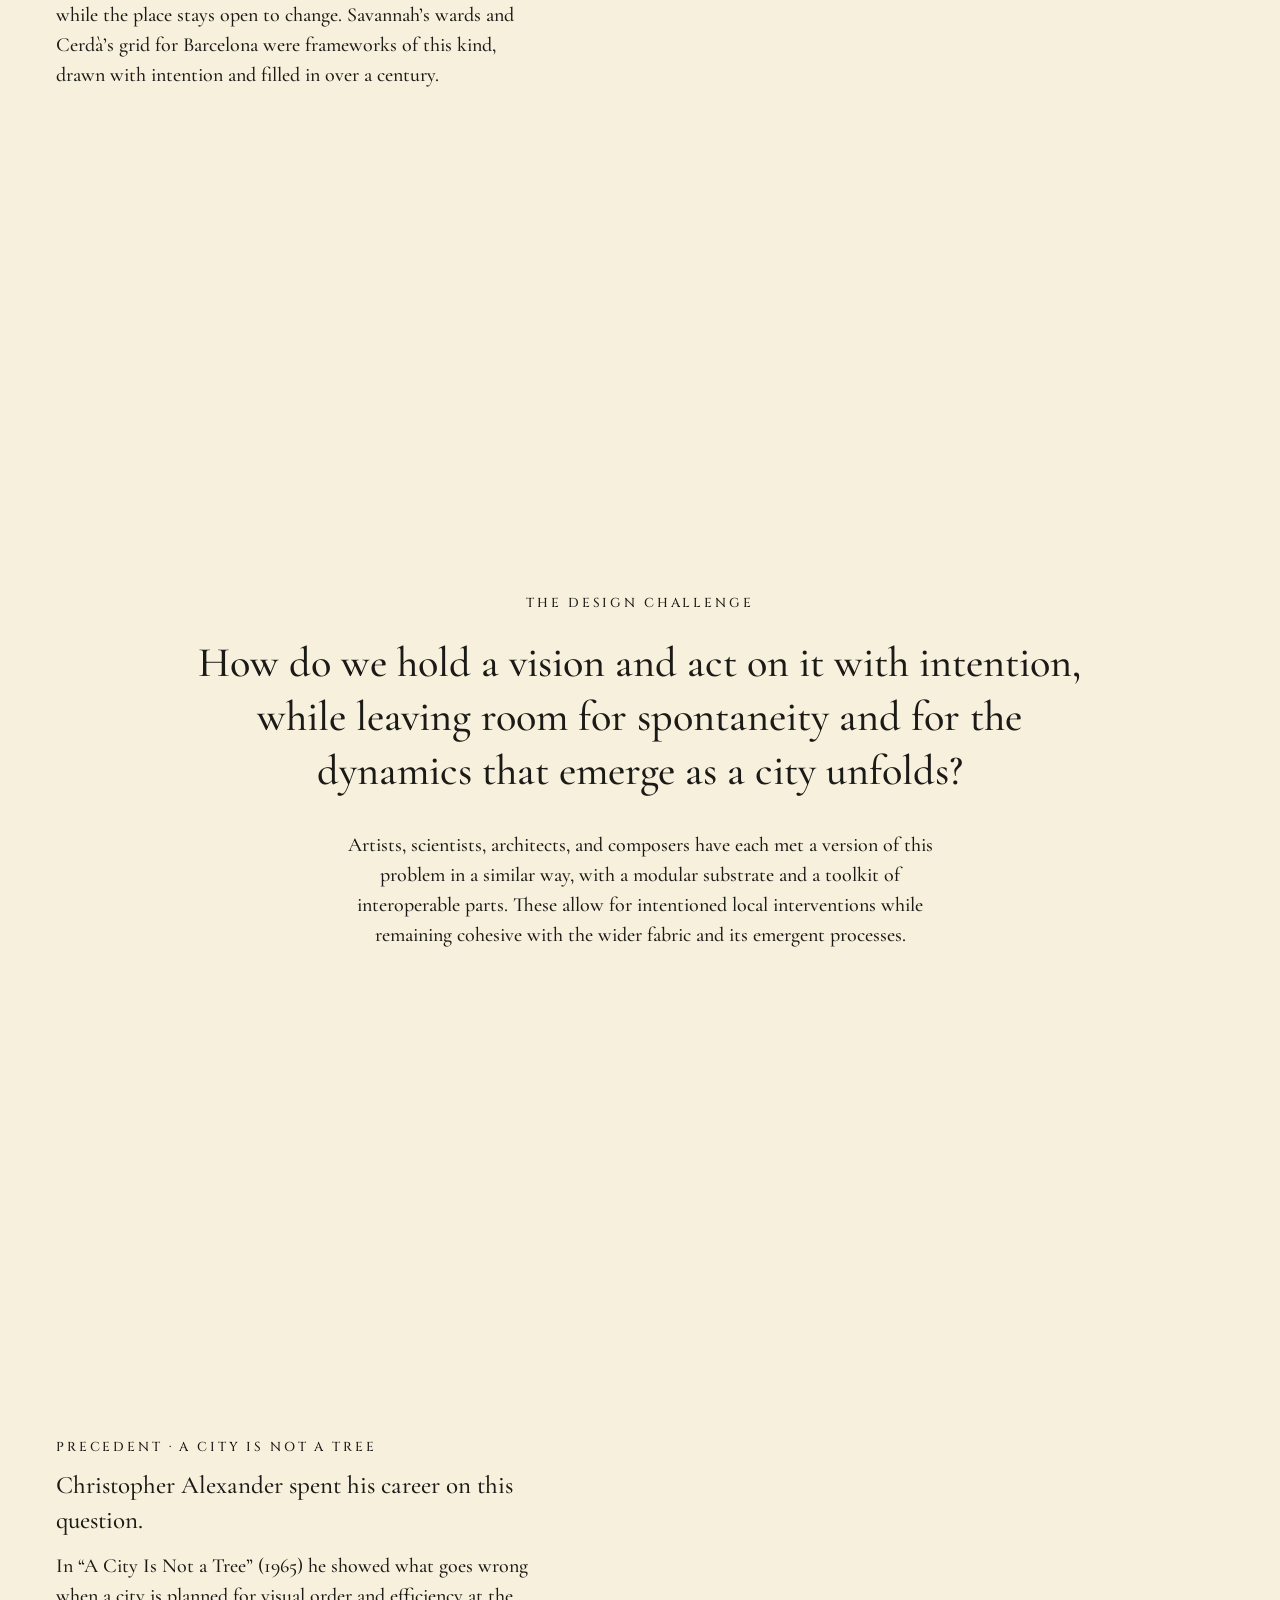
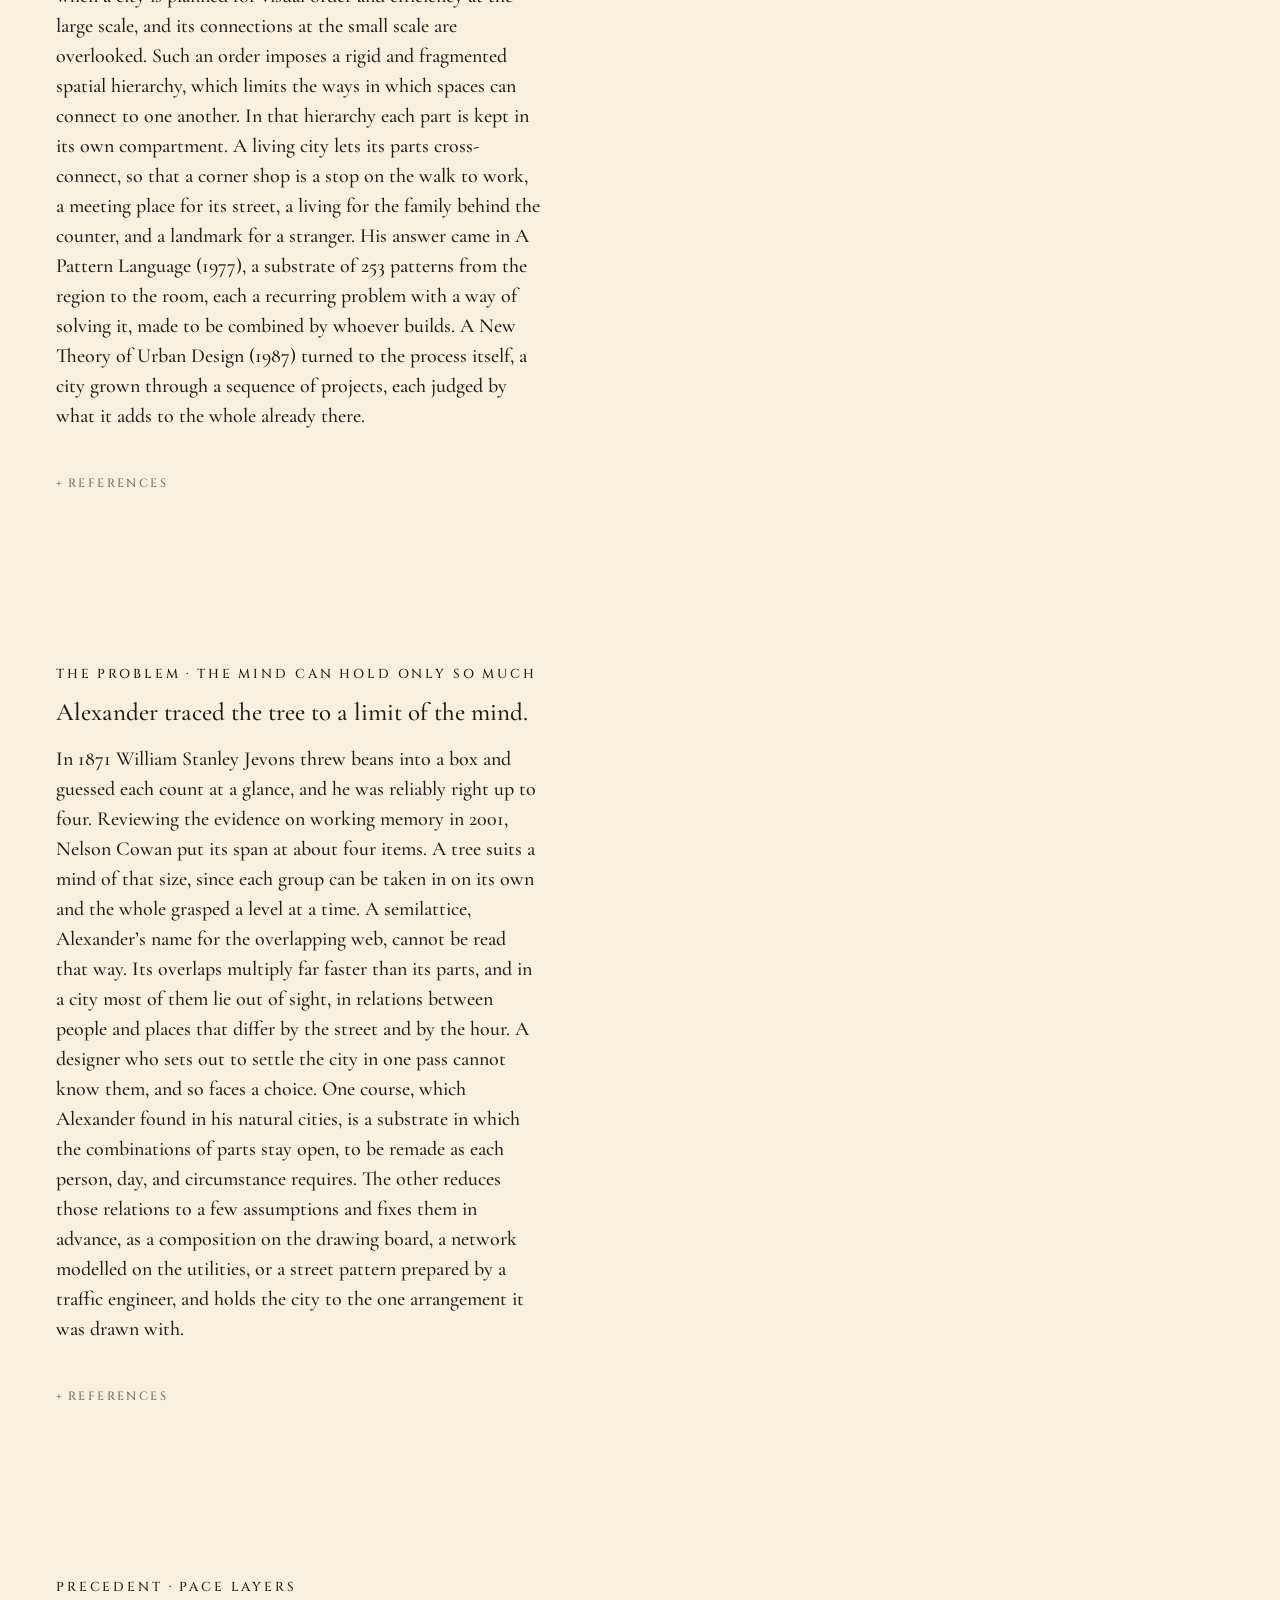
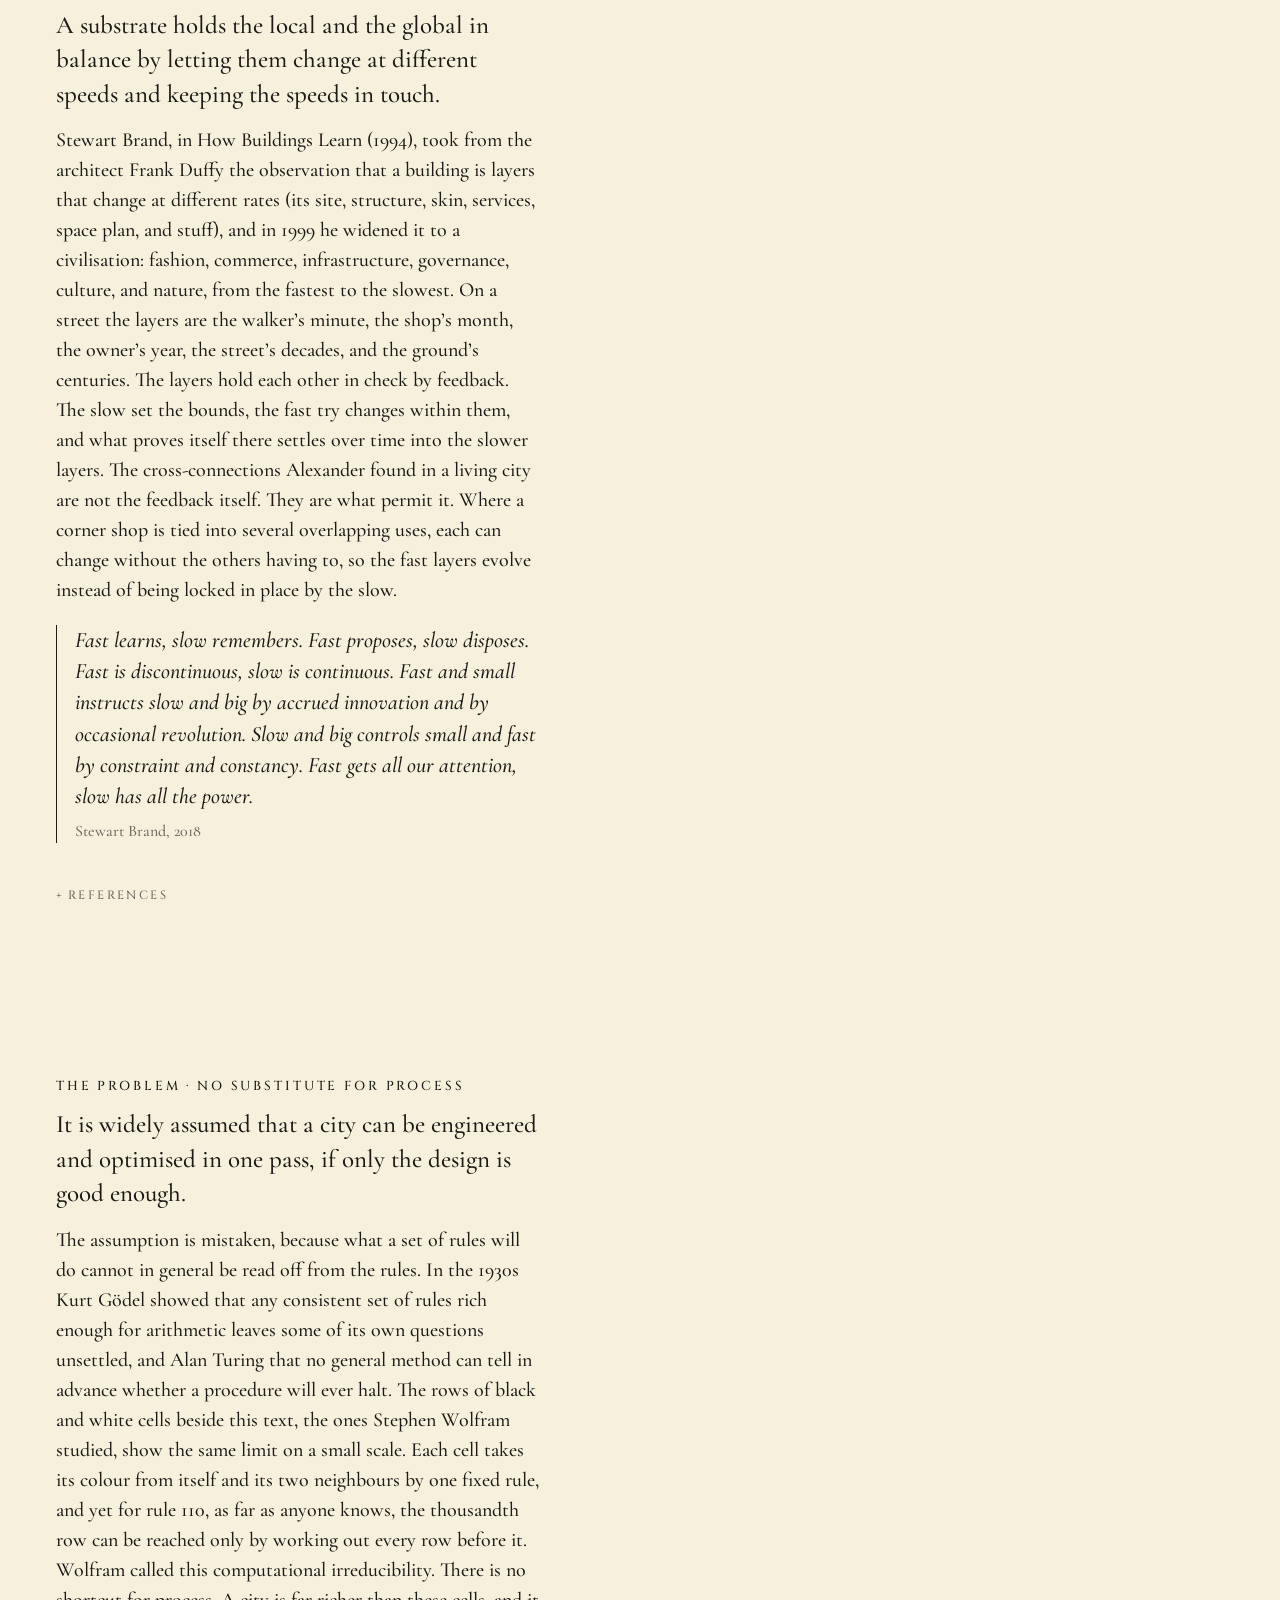
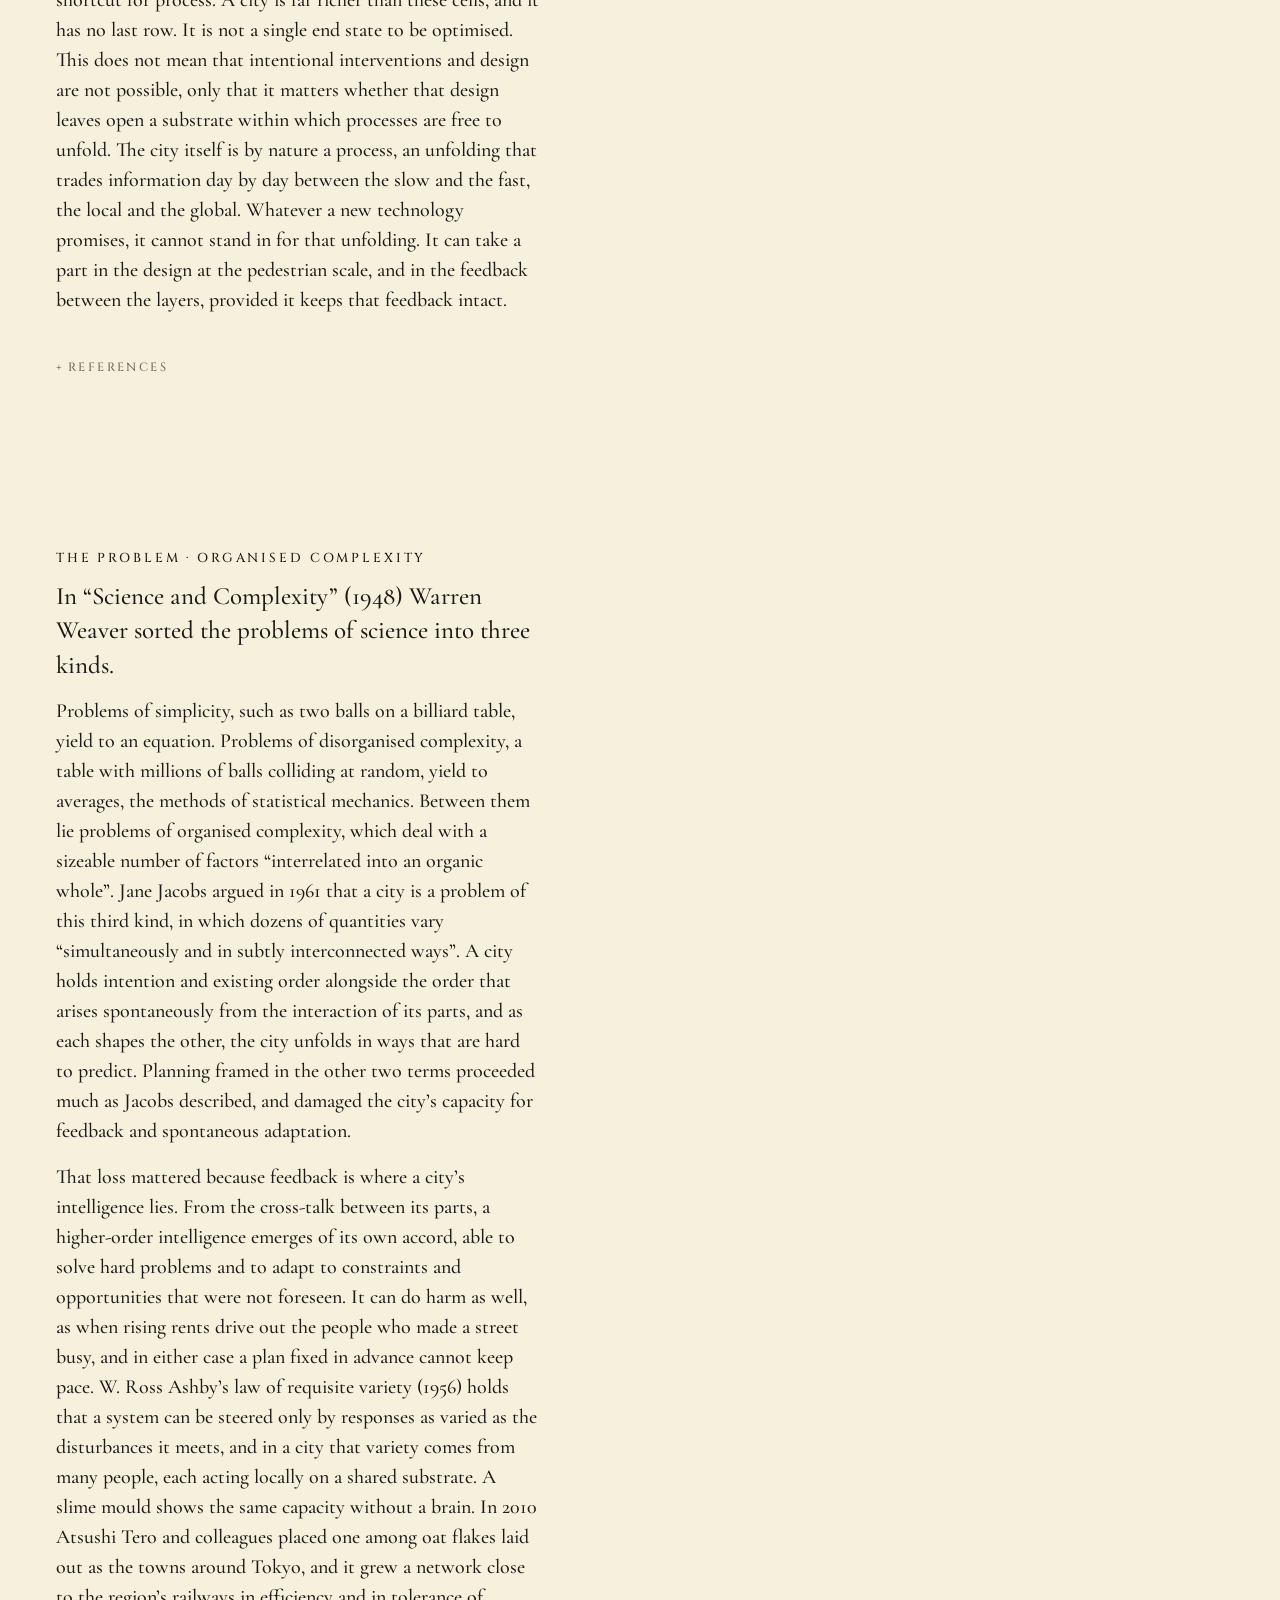
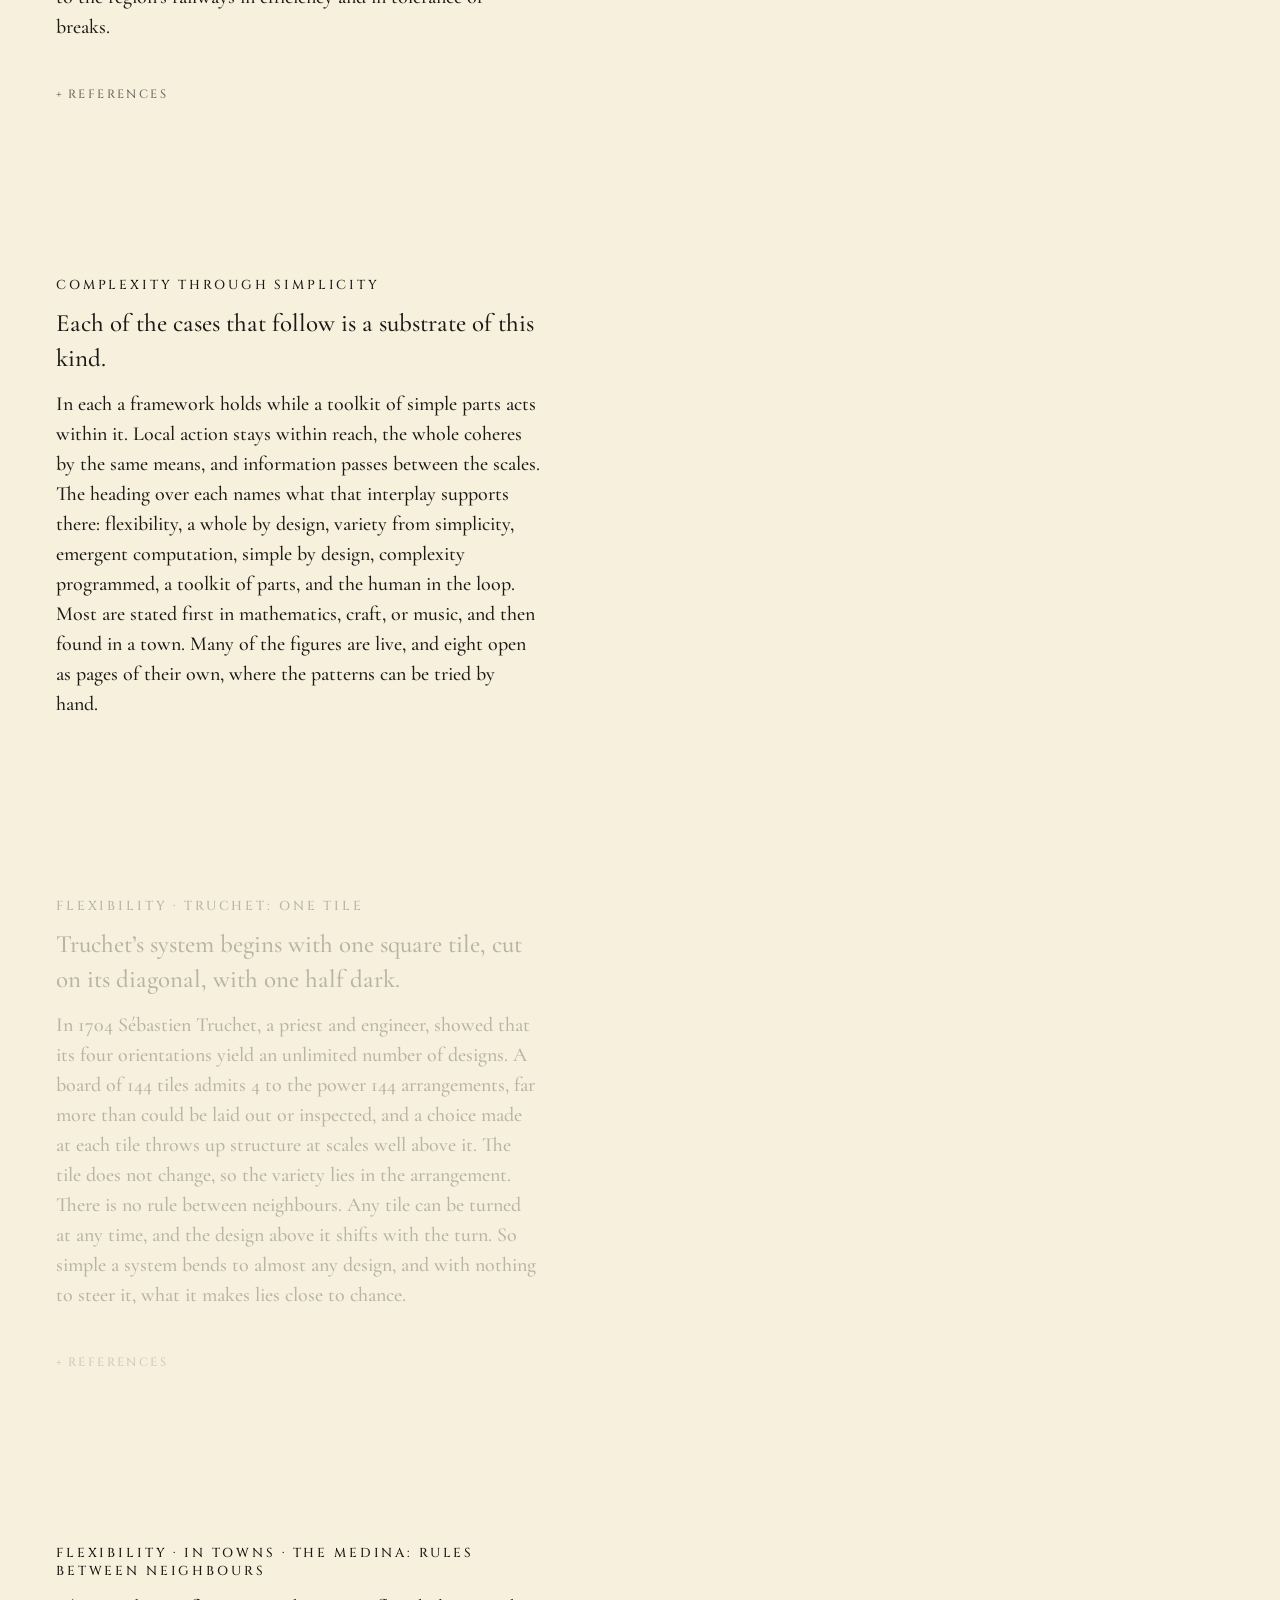
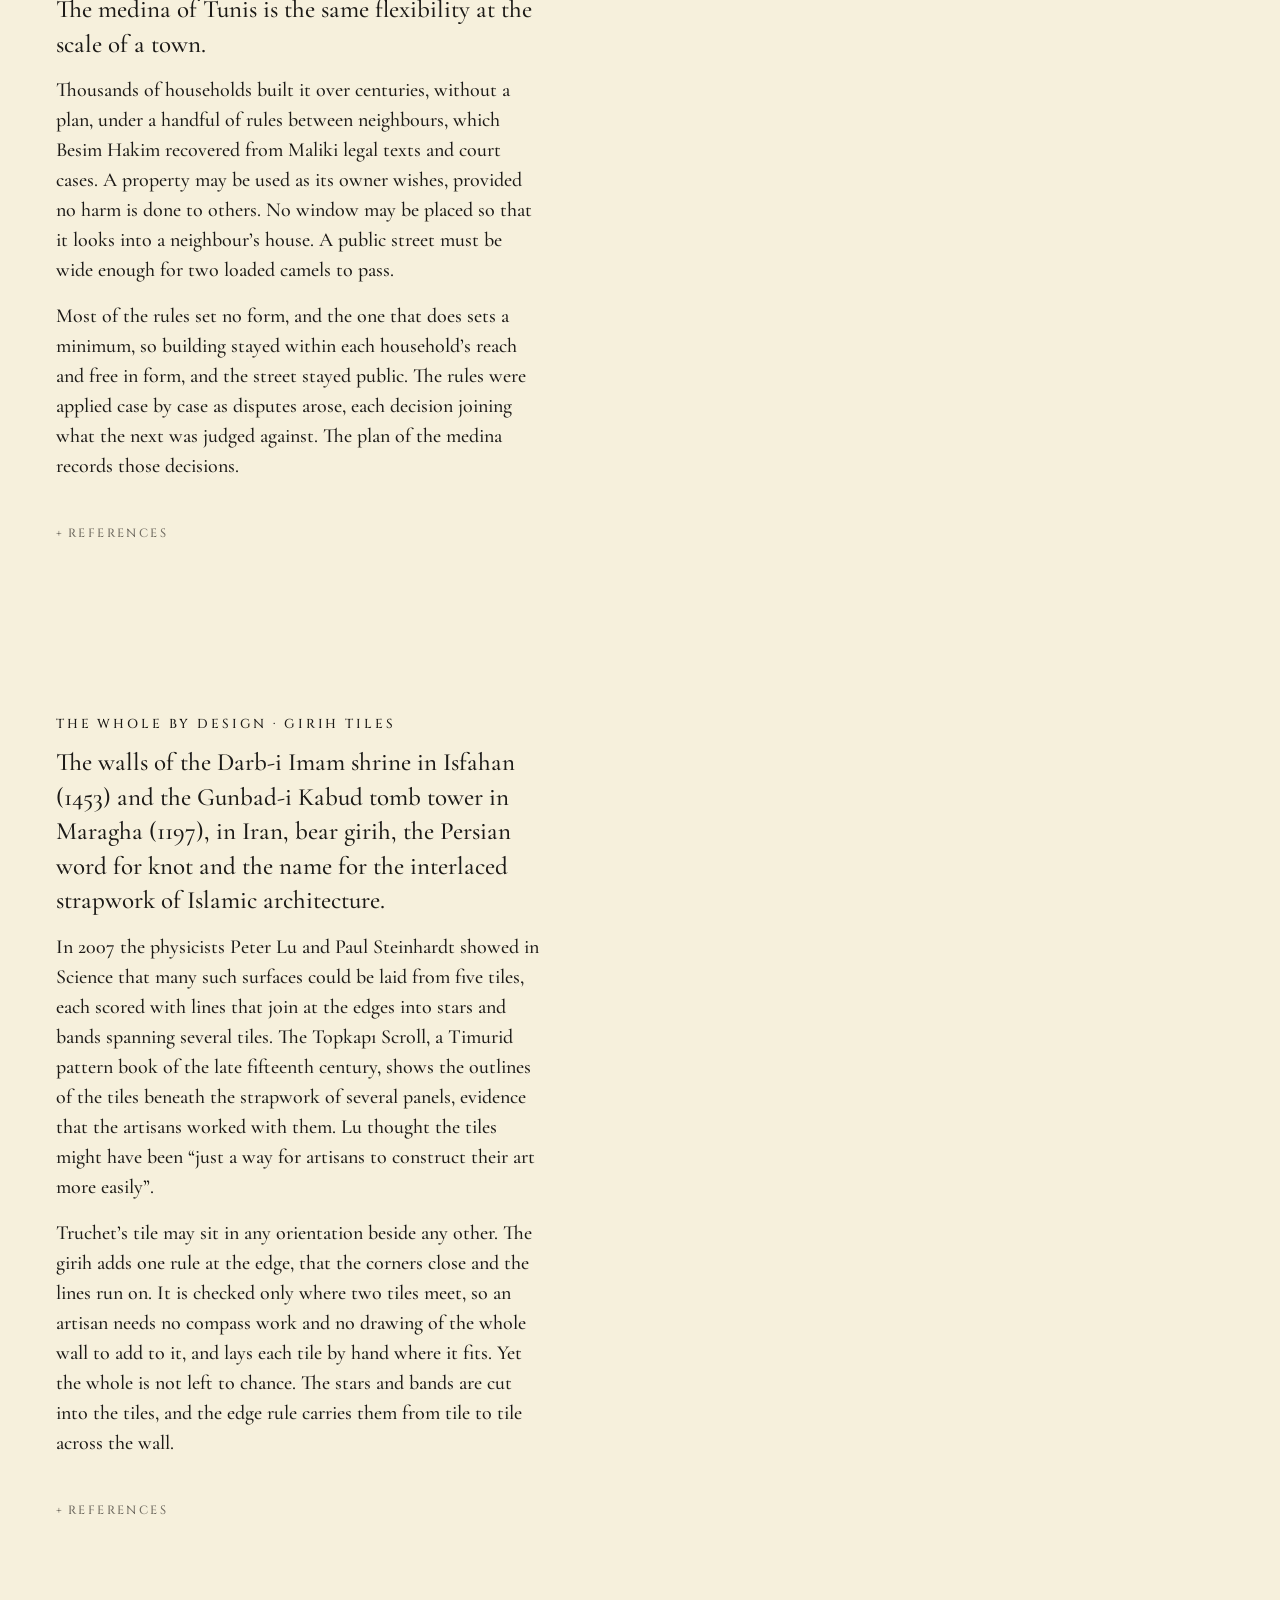
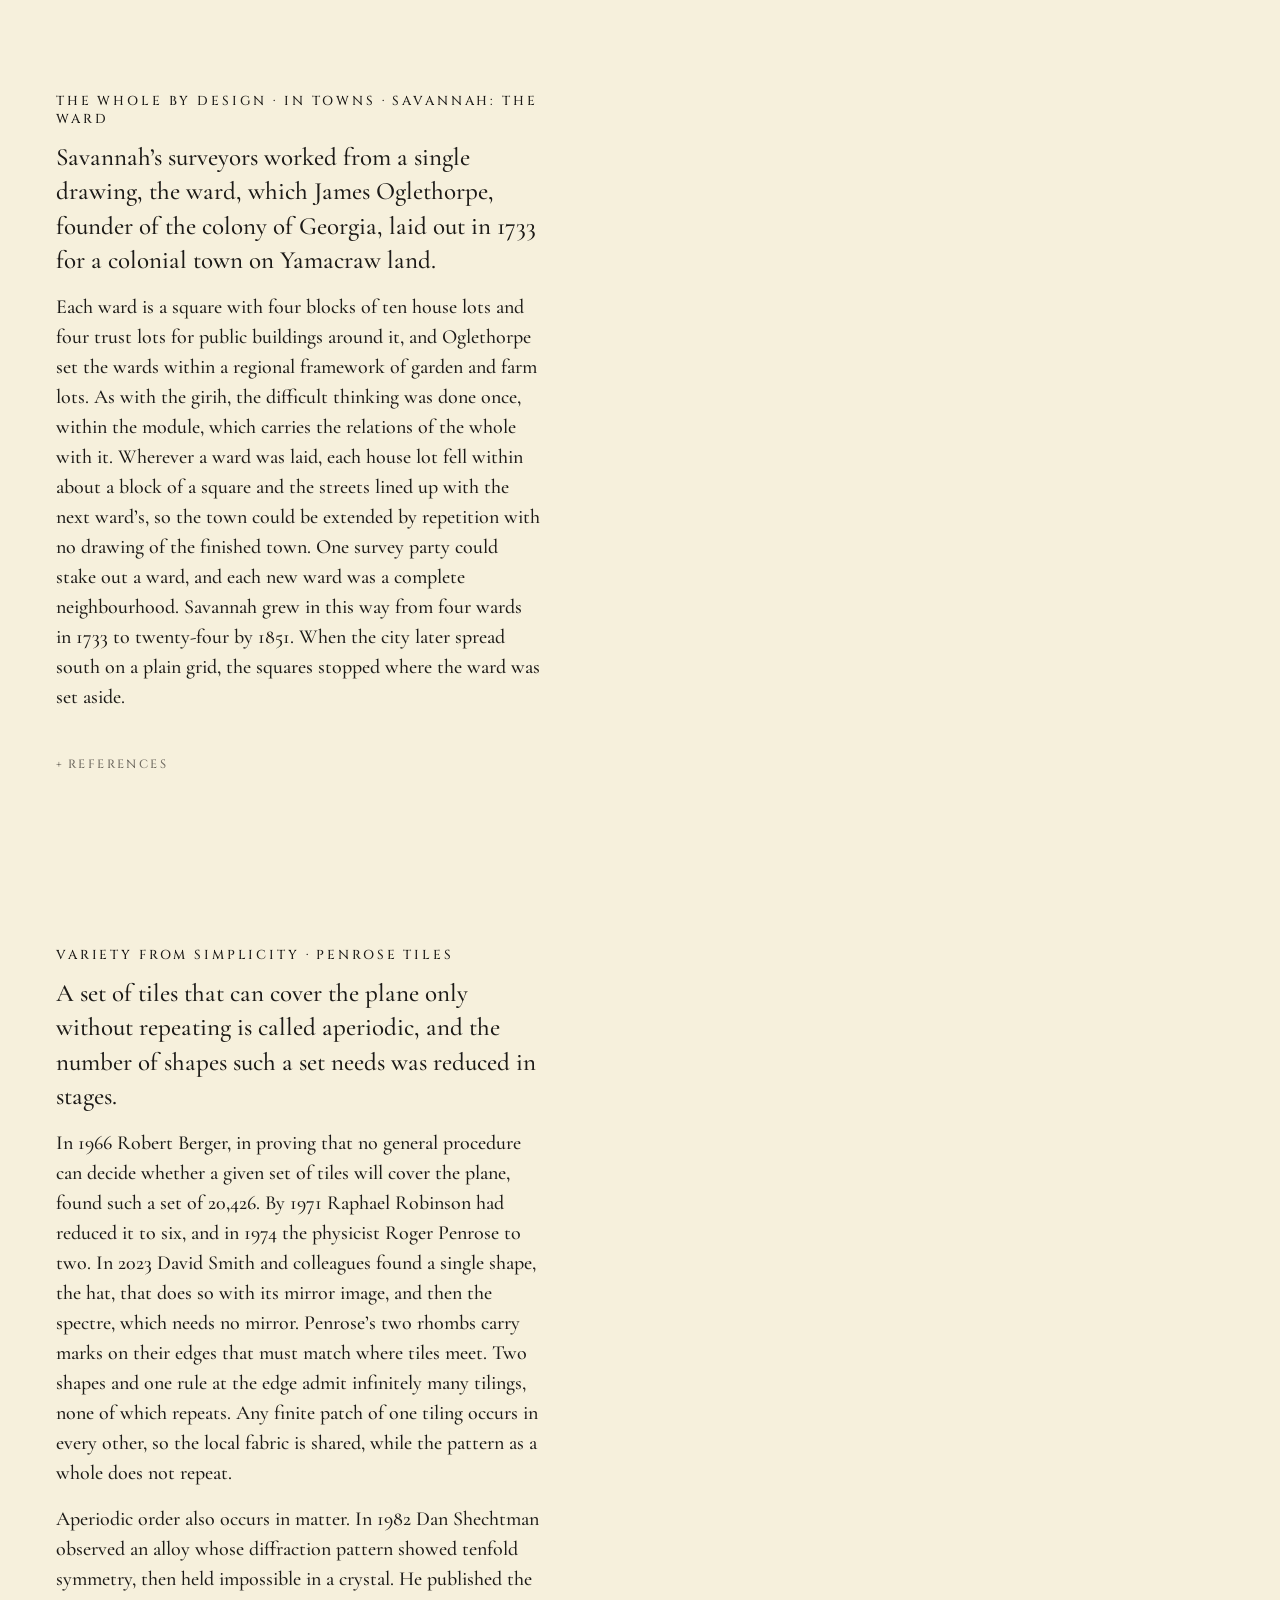
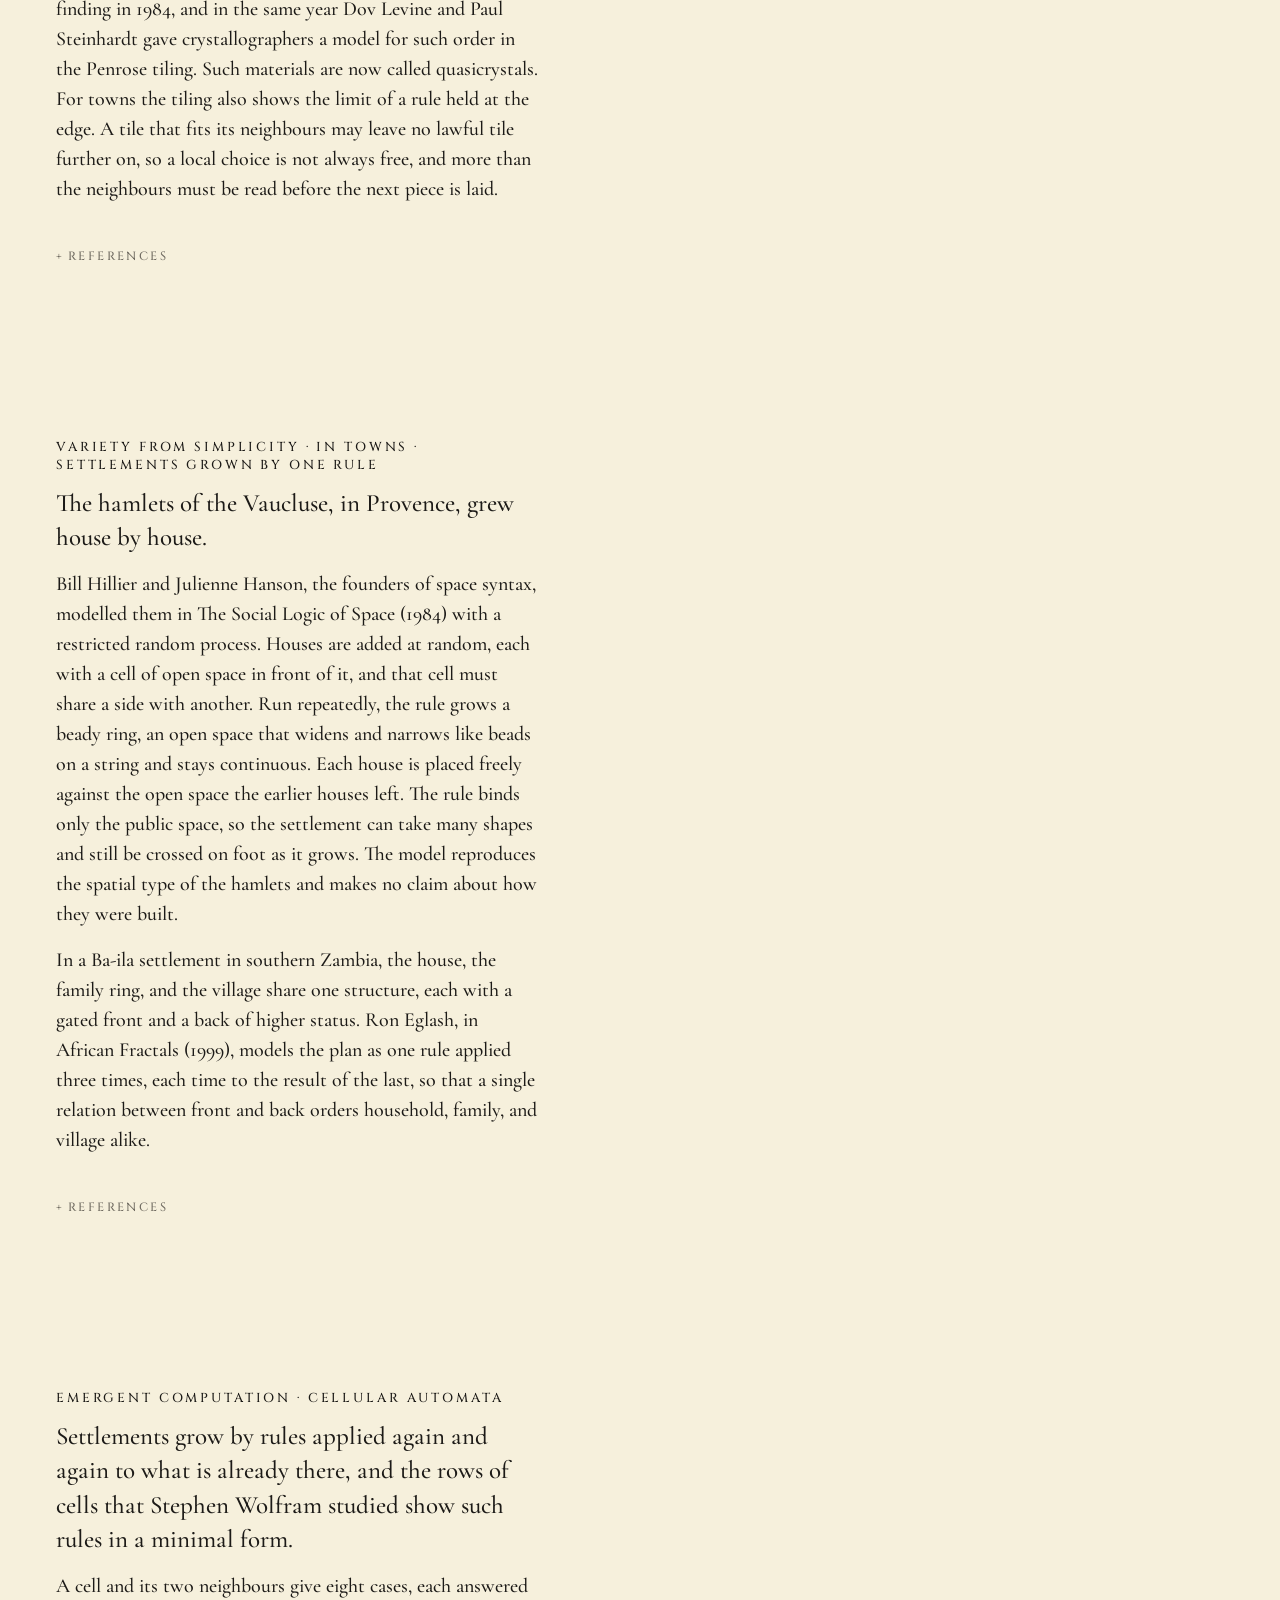
==== commit e866d344: "The site as of 2026-10-14" ====
--- a/index.html
+++ b/index.html
@@ -159,7 +159,7 @@
     </section>
     <section data-scene="question" data-fig="" class="full">
       <h2>The design challenge</h2>
-      <p class="lead">How do we hold a vision and act on it with determination, while leaving room for spontaneity and for the dynamics that emerge as a city unfolds?</p>
+      <p class="lead">How do we hold a vision and act on it with intention, while leaving room for spontaneity and for the dynamics that emerge as a city unfolds?</p>
       <p>Artists, scientists, architects, and composers have each met a version of this problem in a similar way, with a modular substrate and a toolkit of interoperable parts. These allow for intentioned local interventions while remaining cohesive with the wider fabric and its emergent processes.</p>
     </section>
     <section data-scene="alexander" data-fig="alexander">
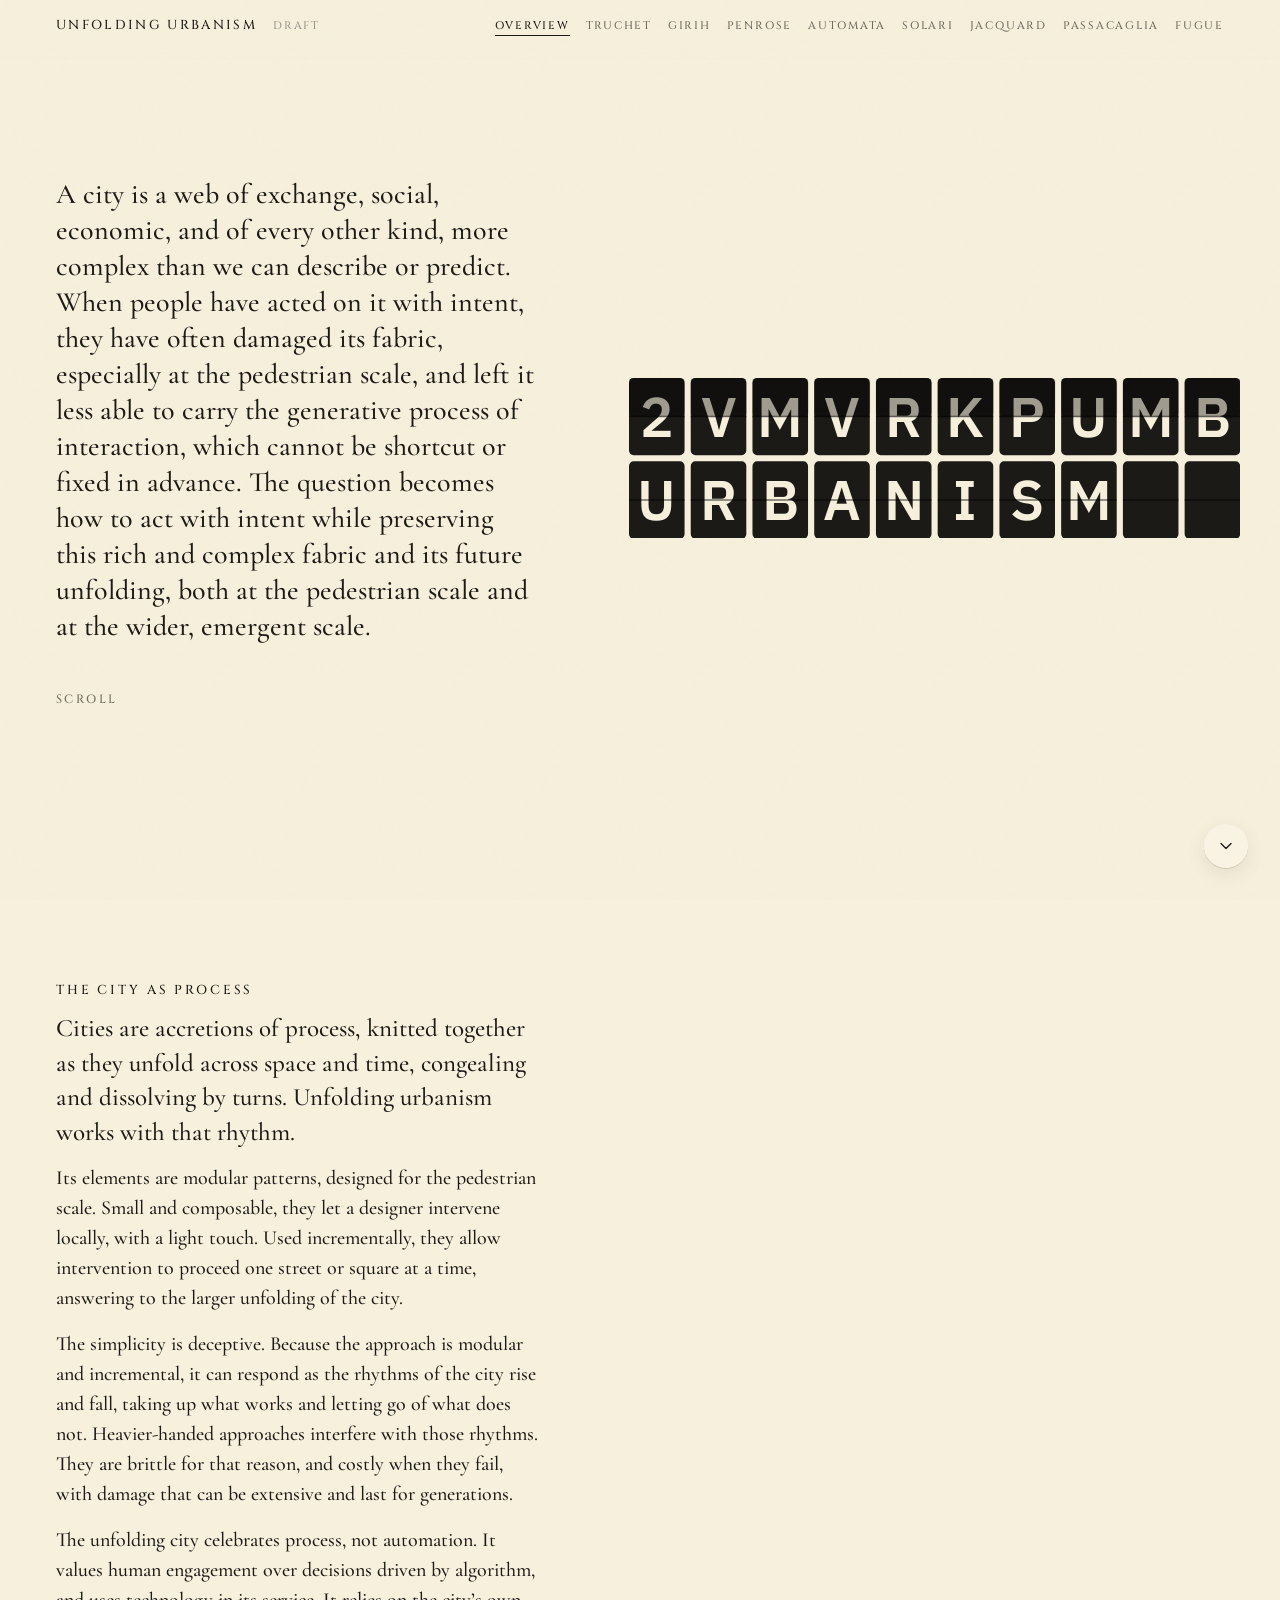
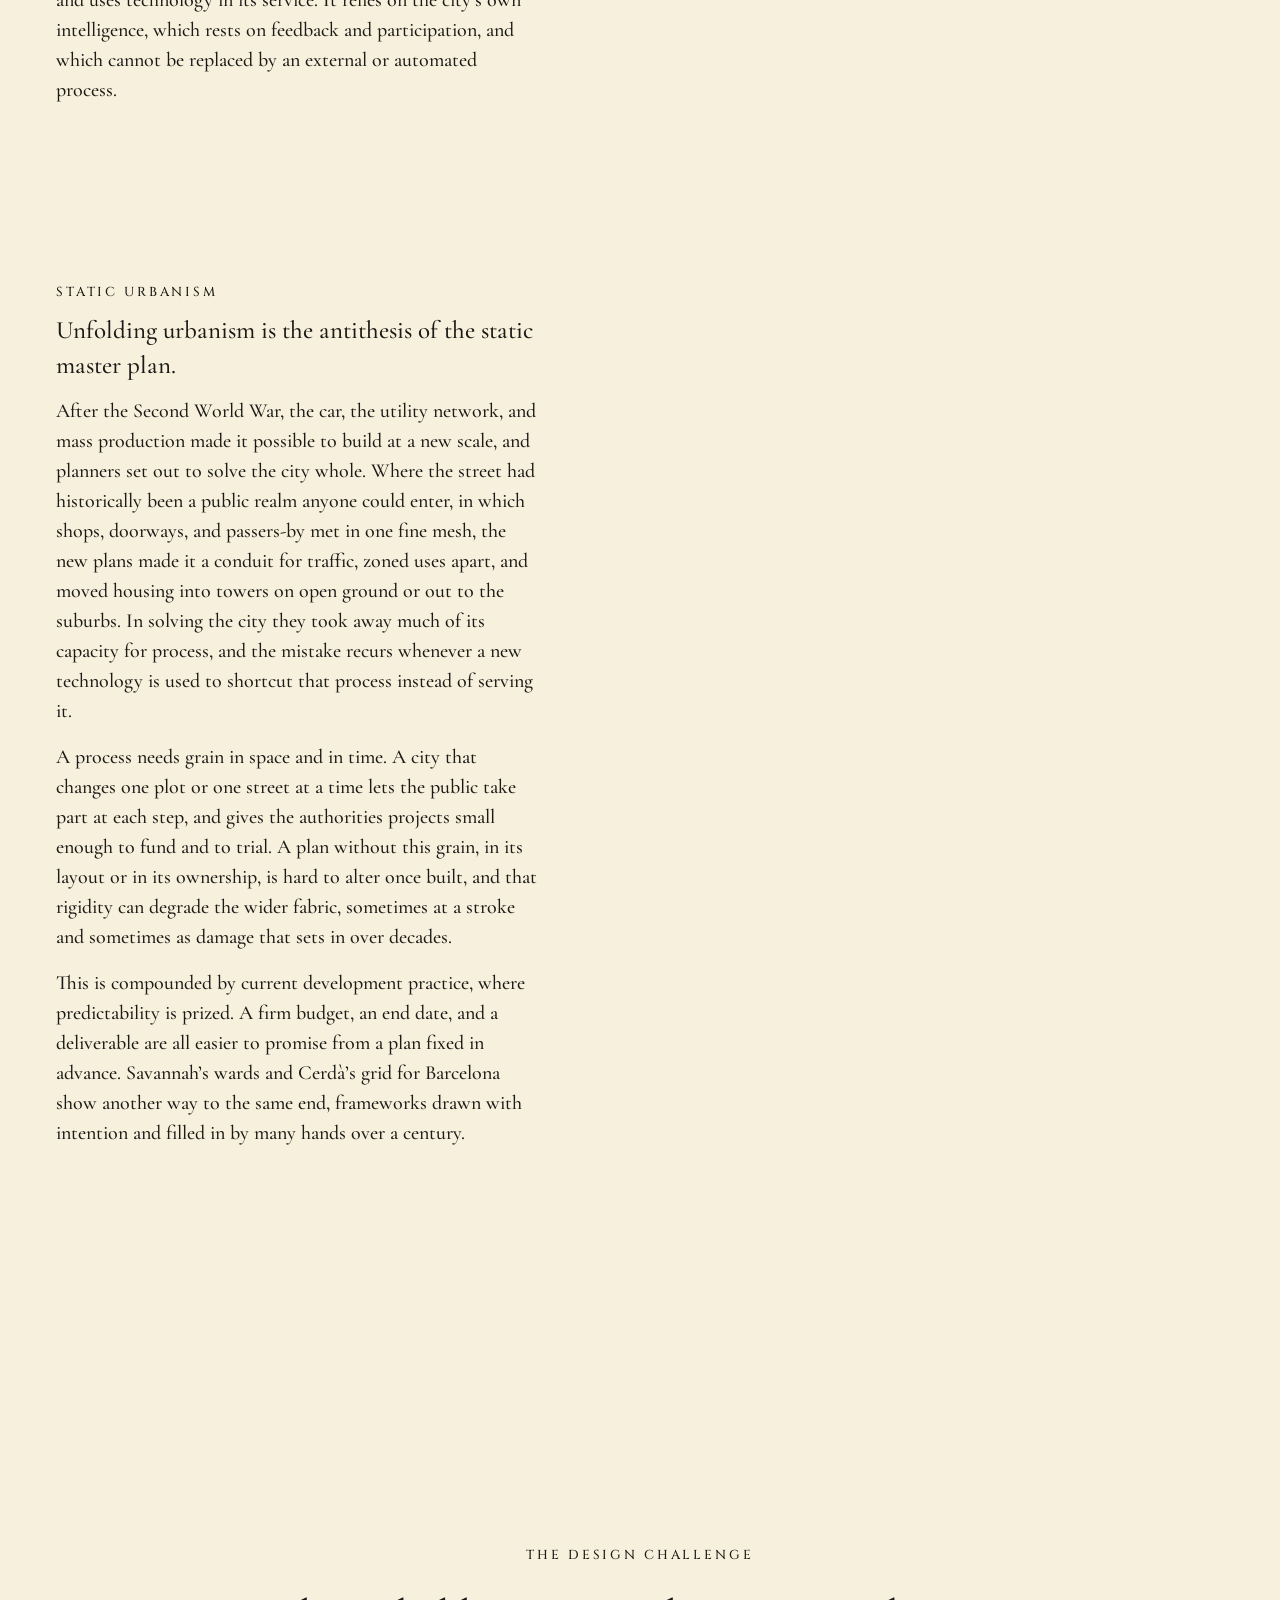
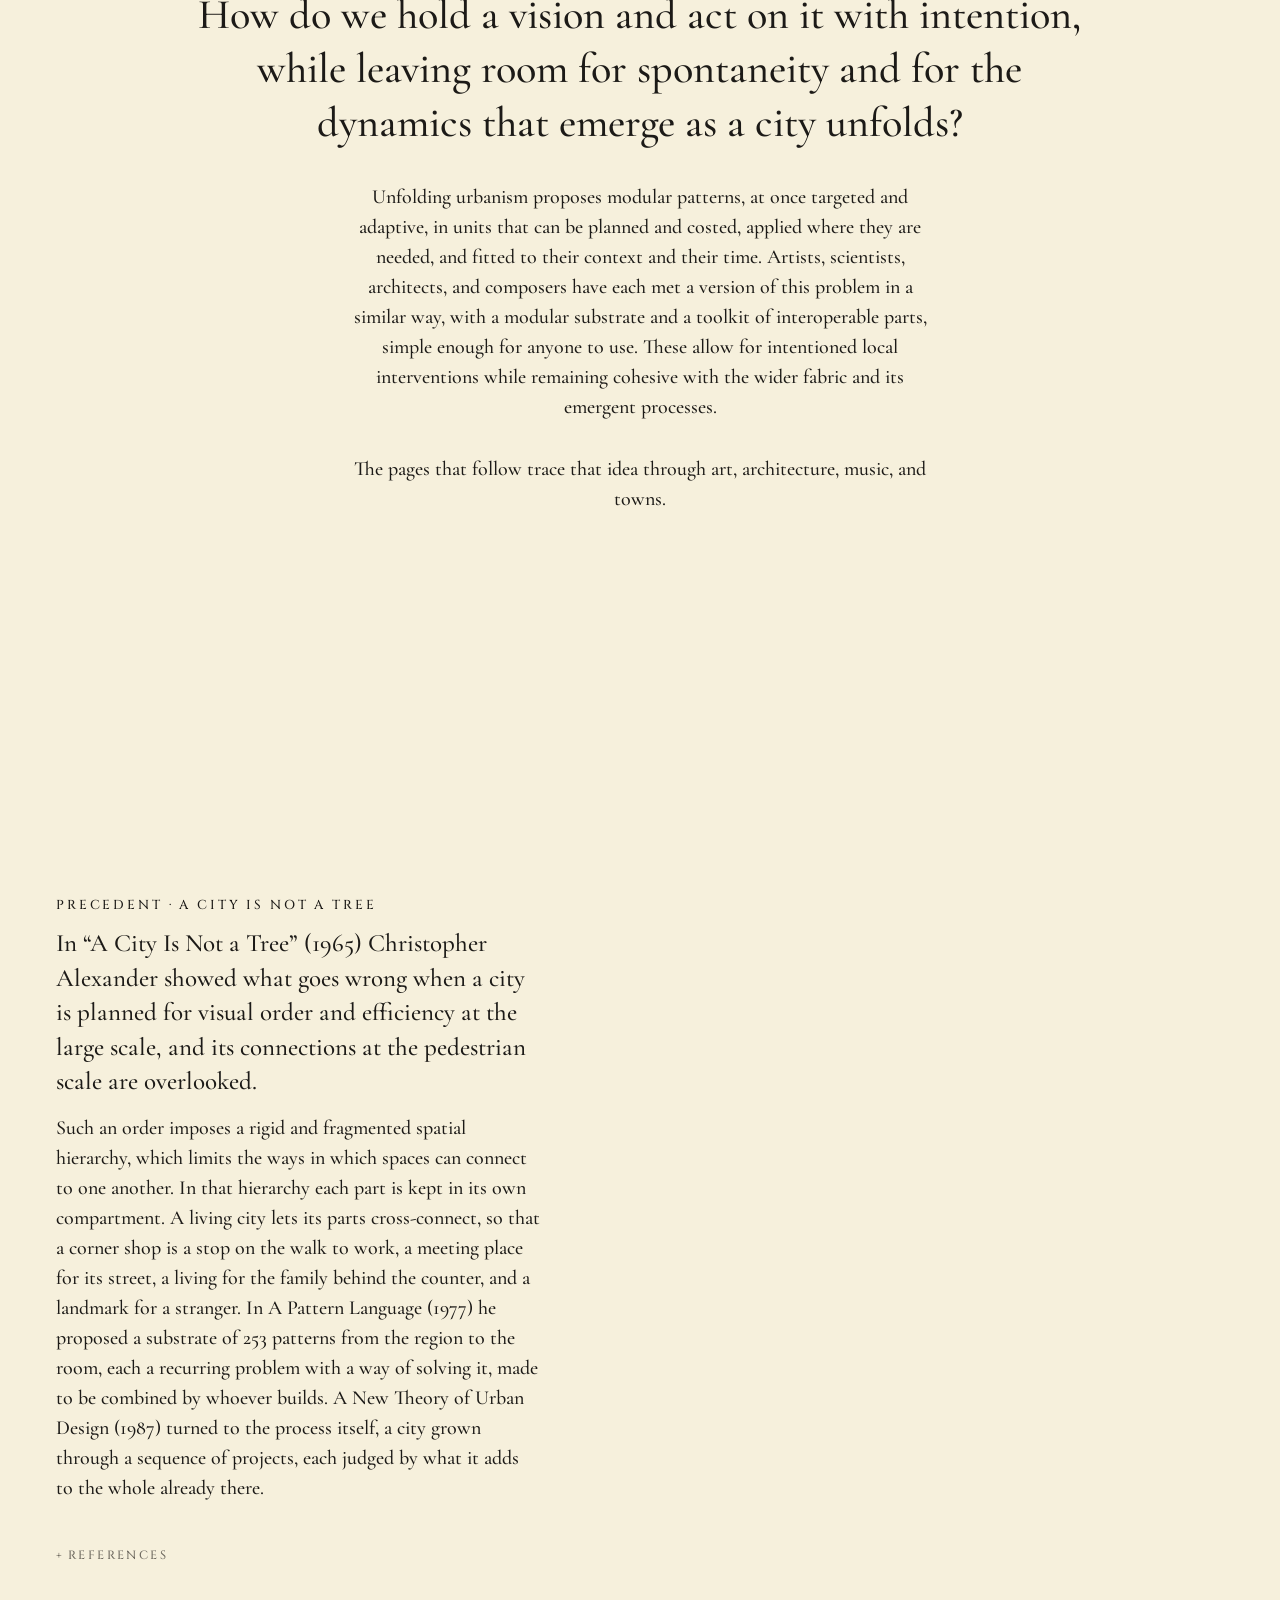
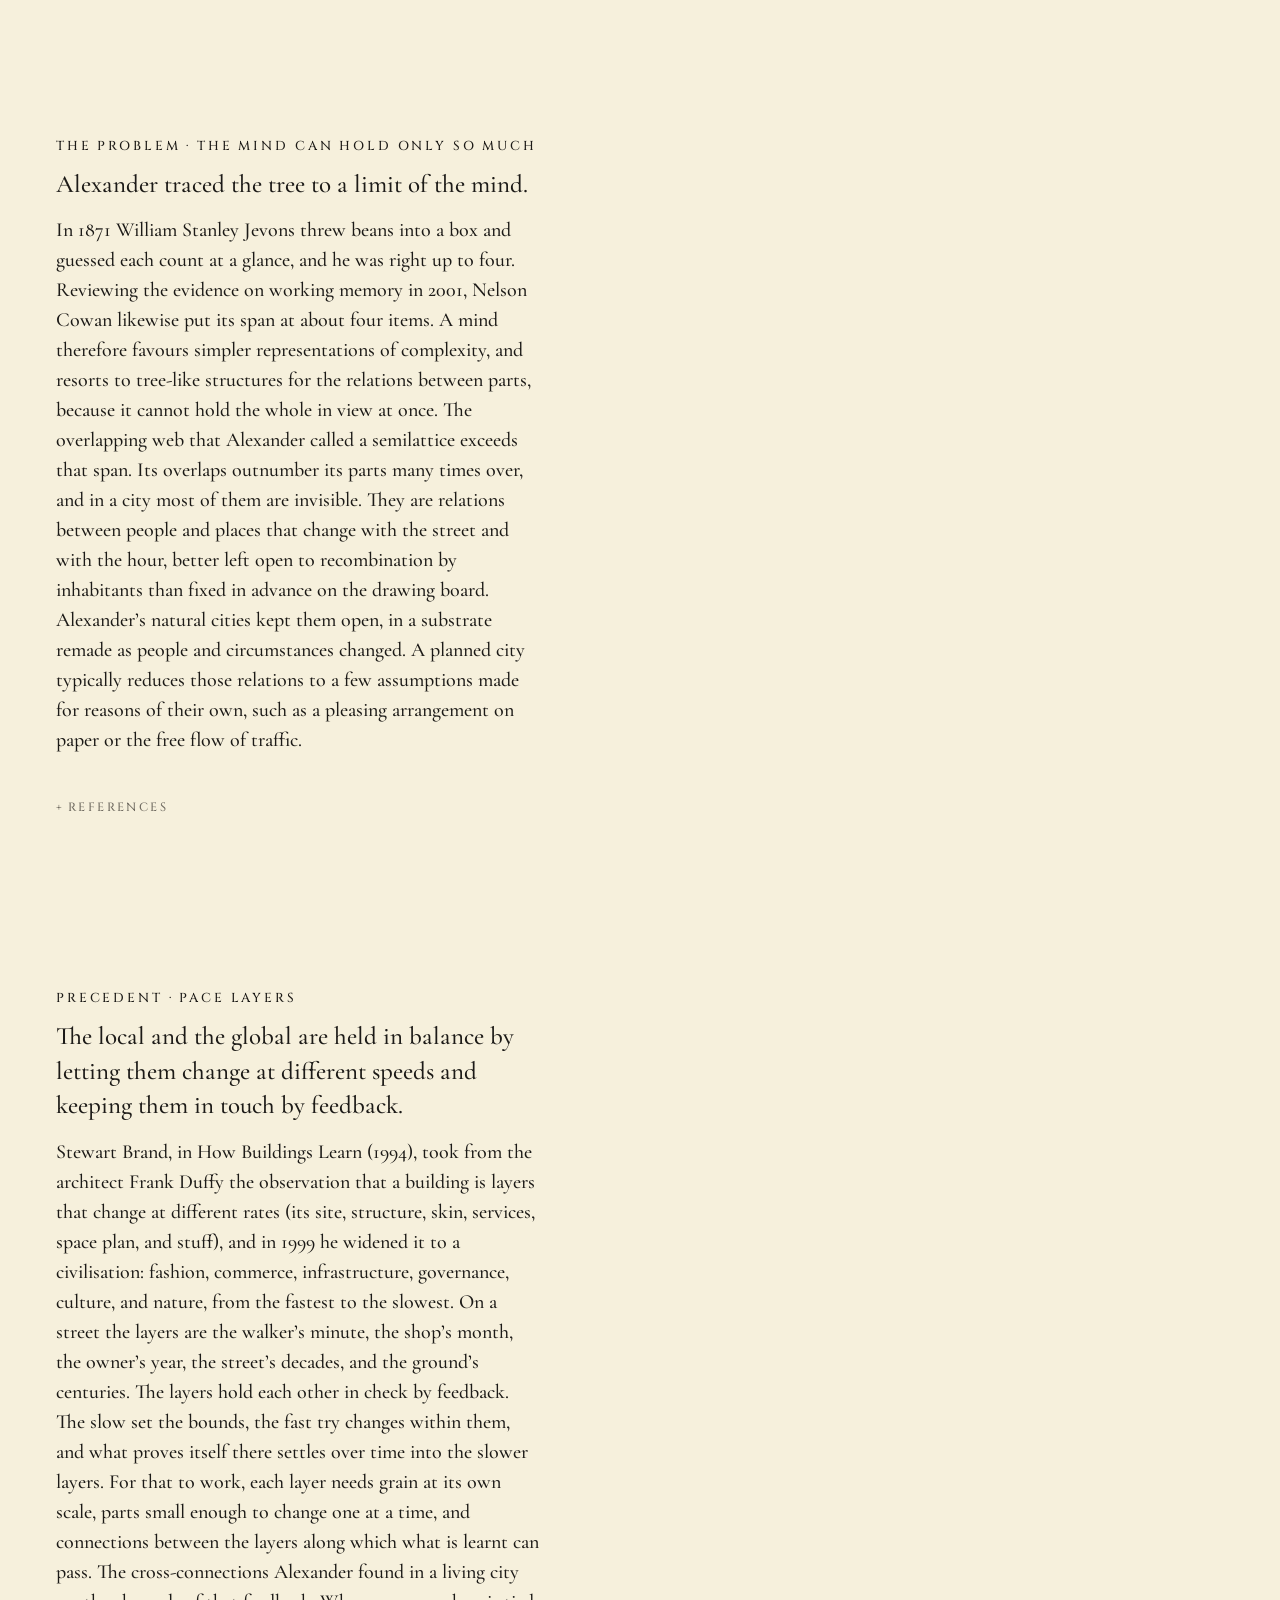
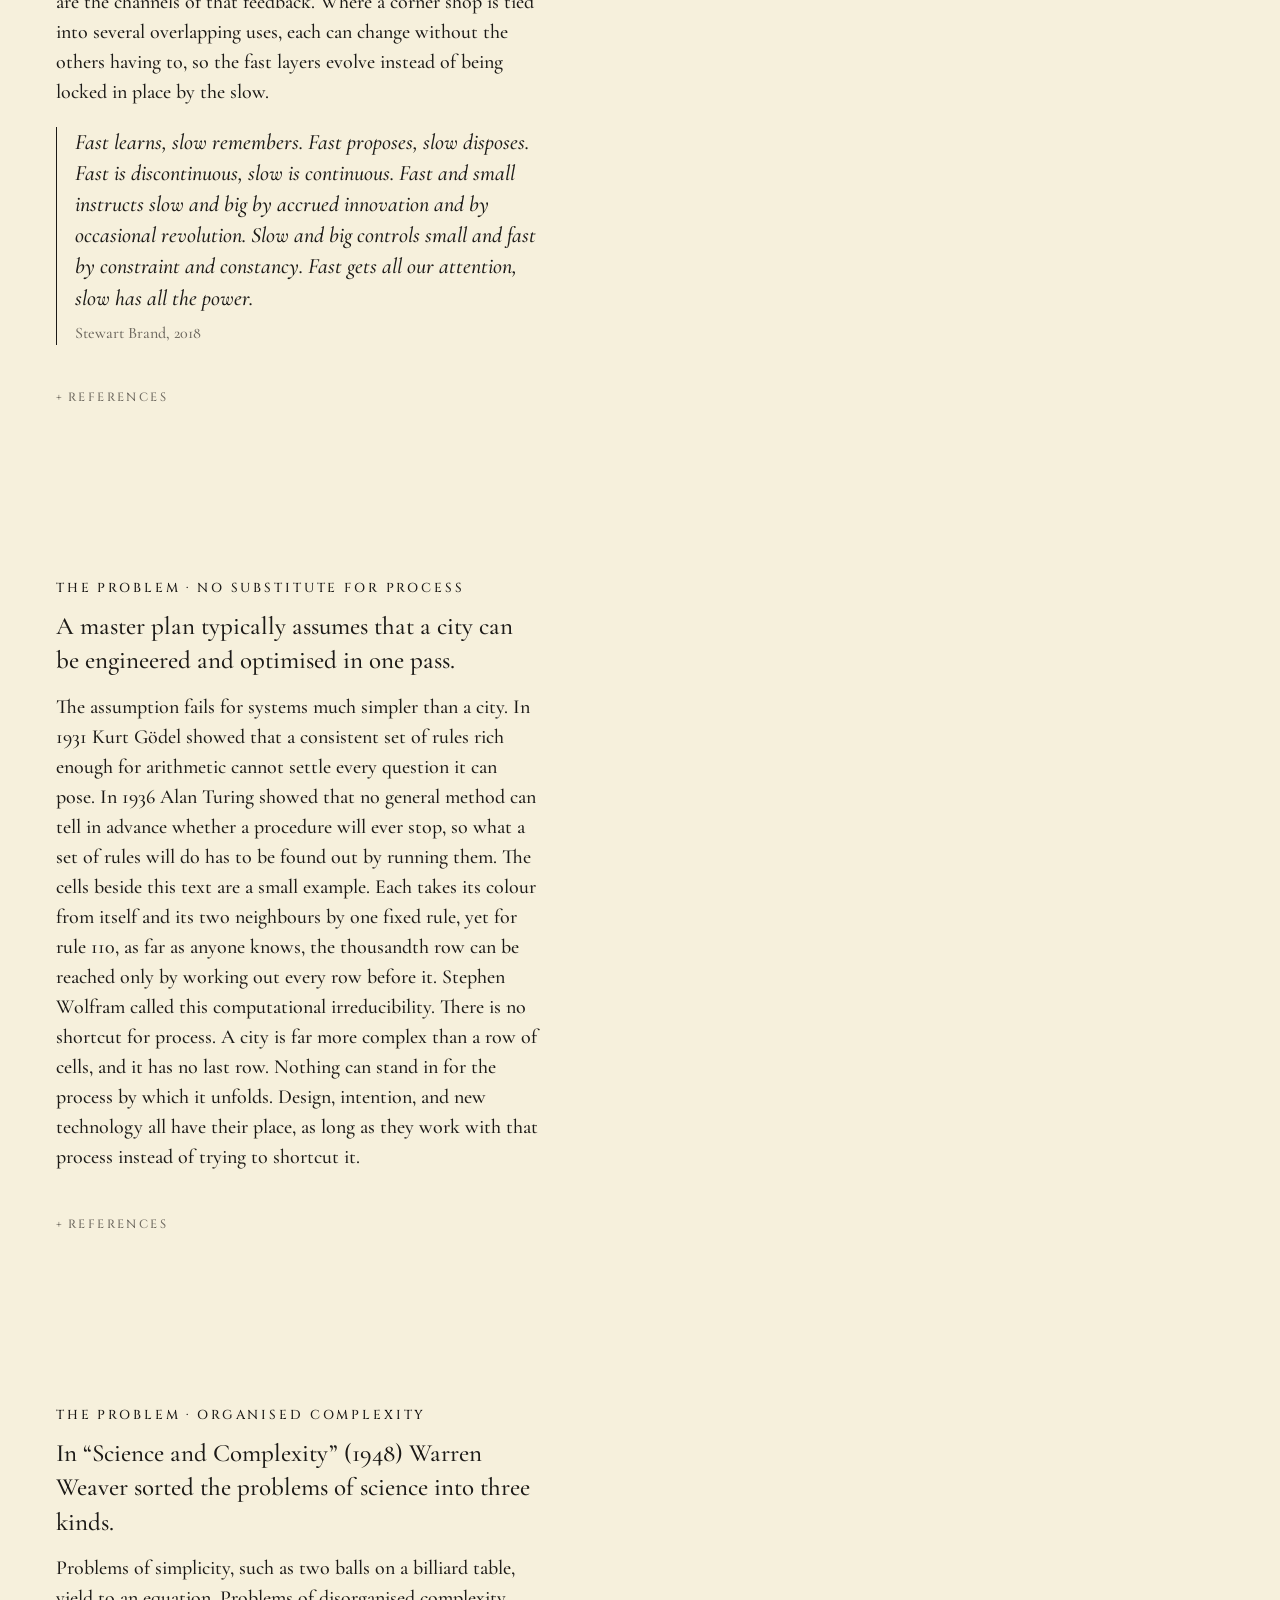
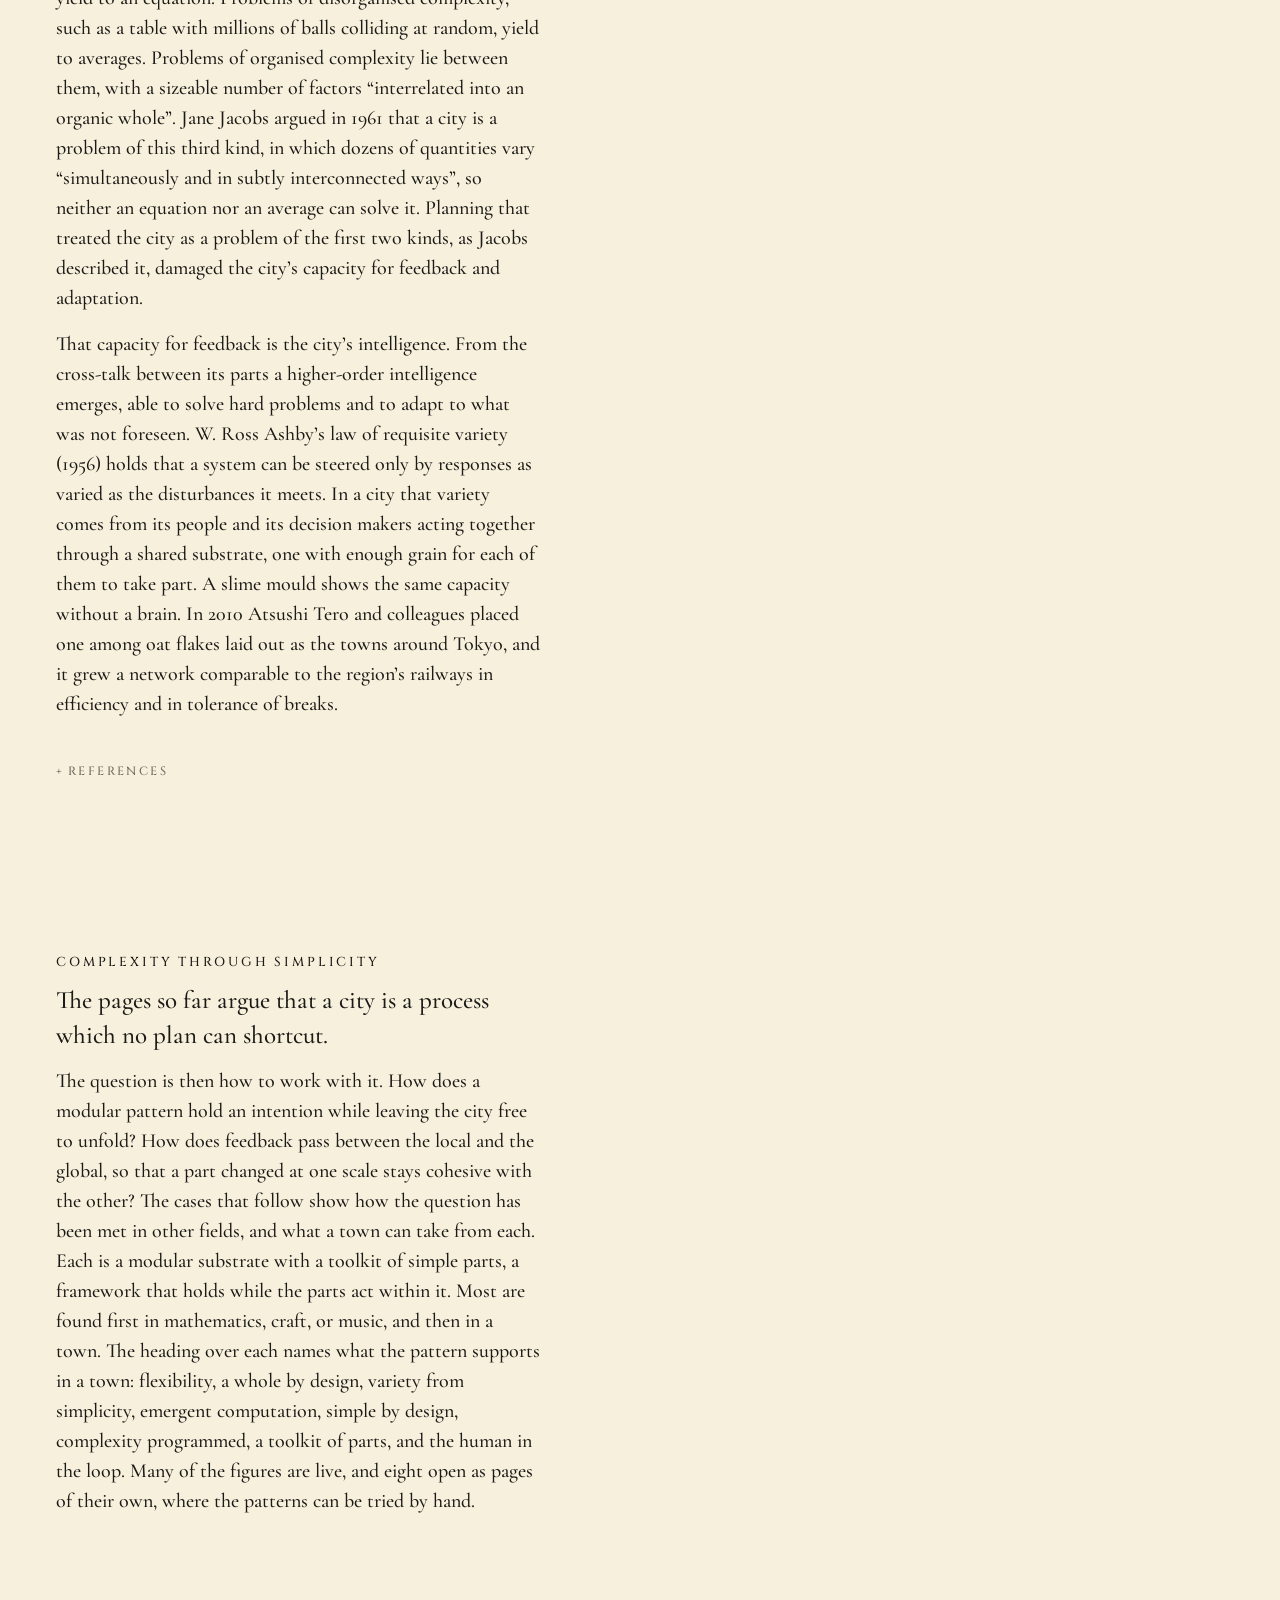
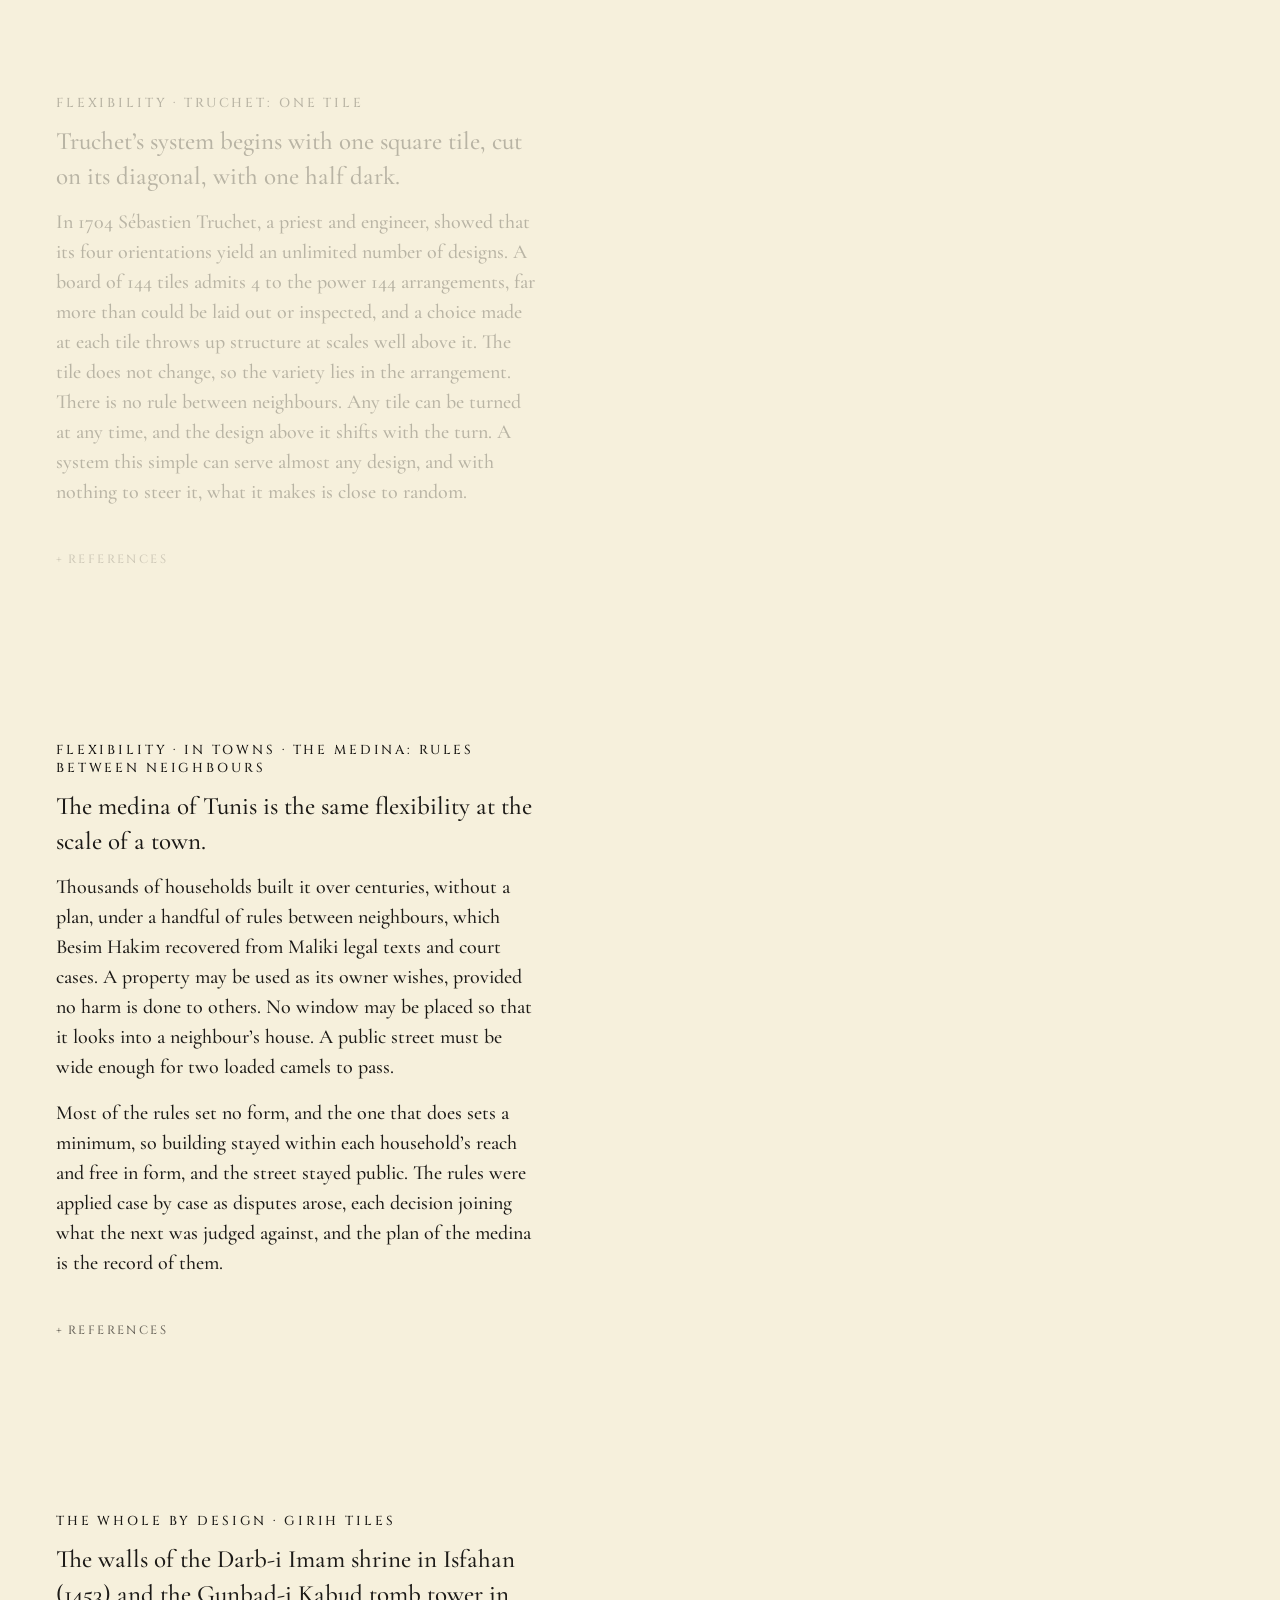
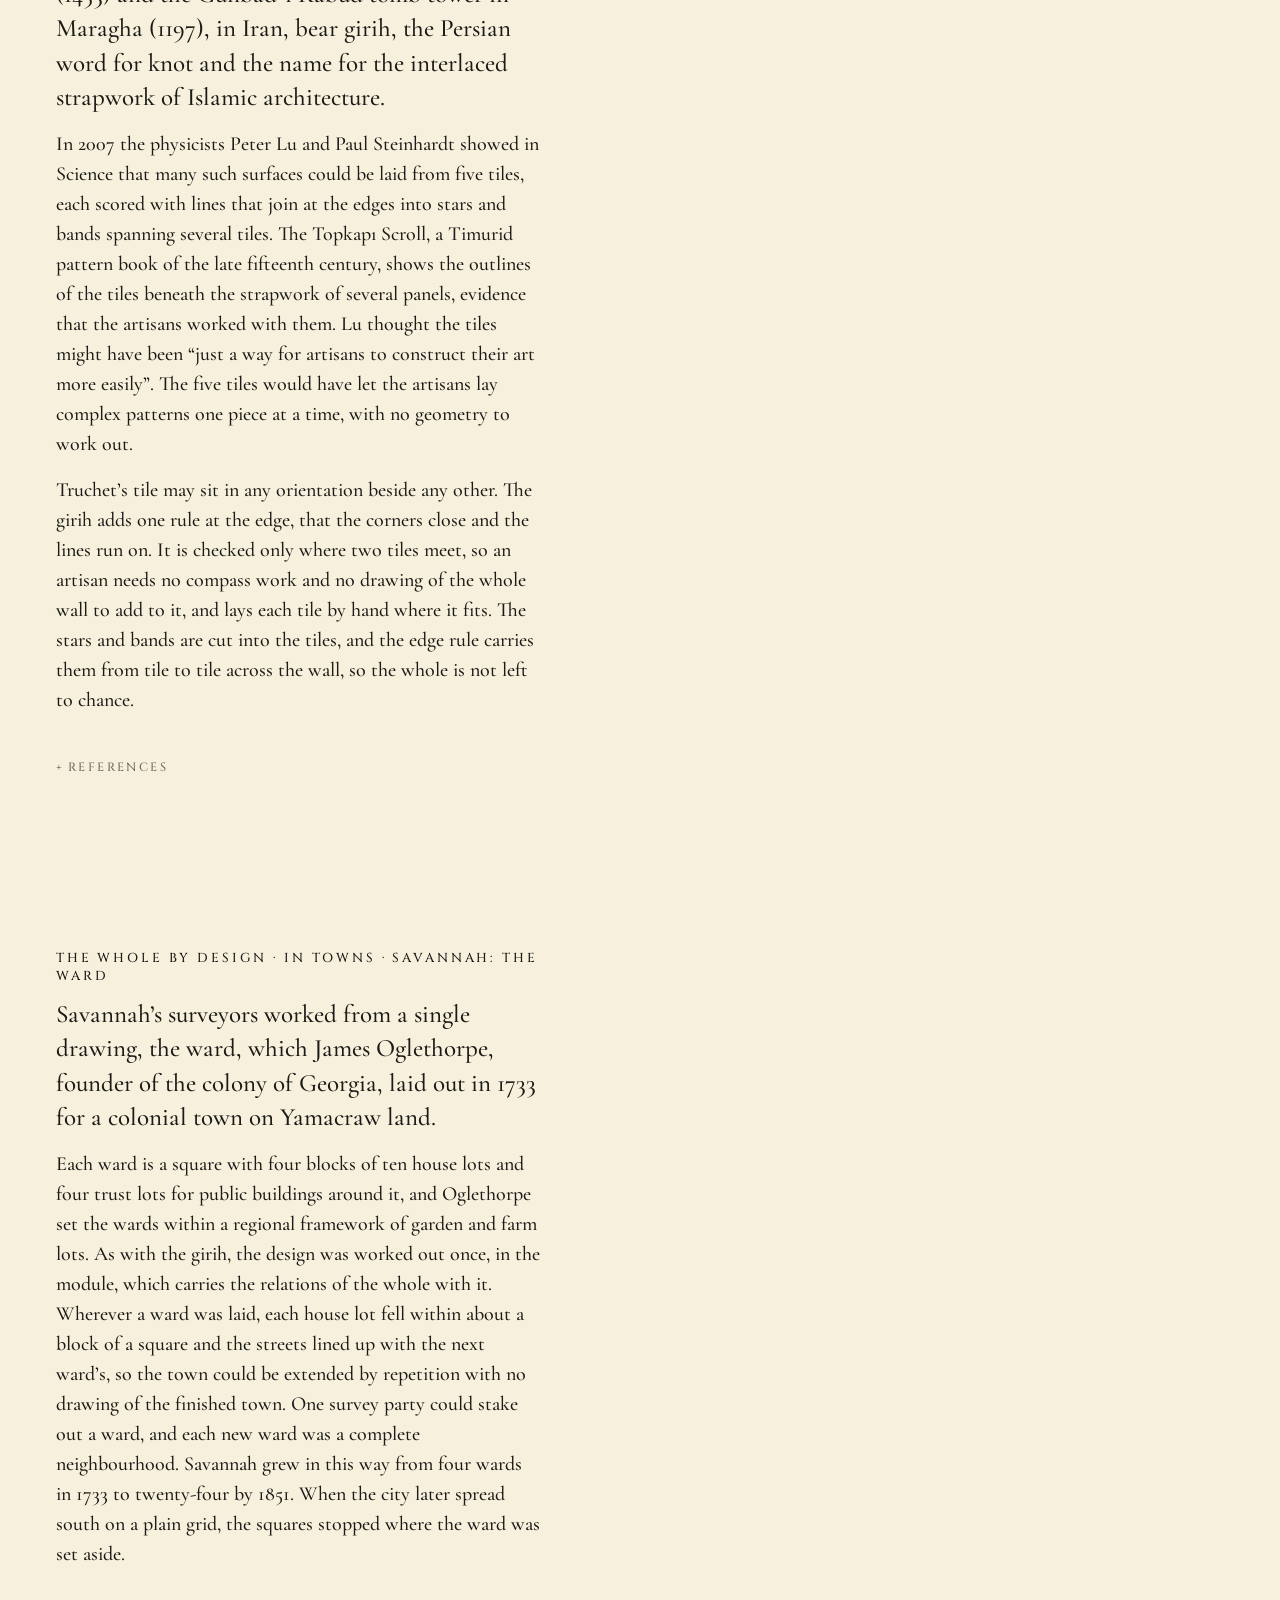
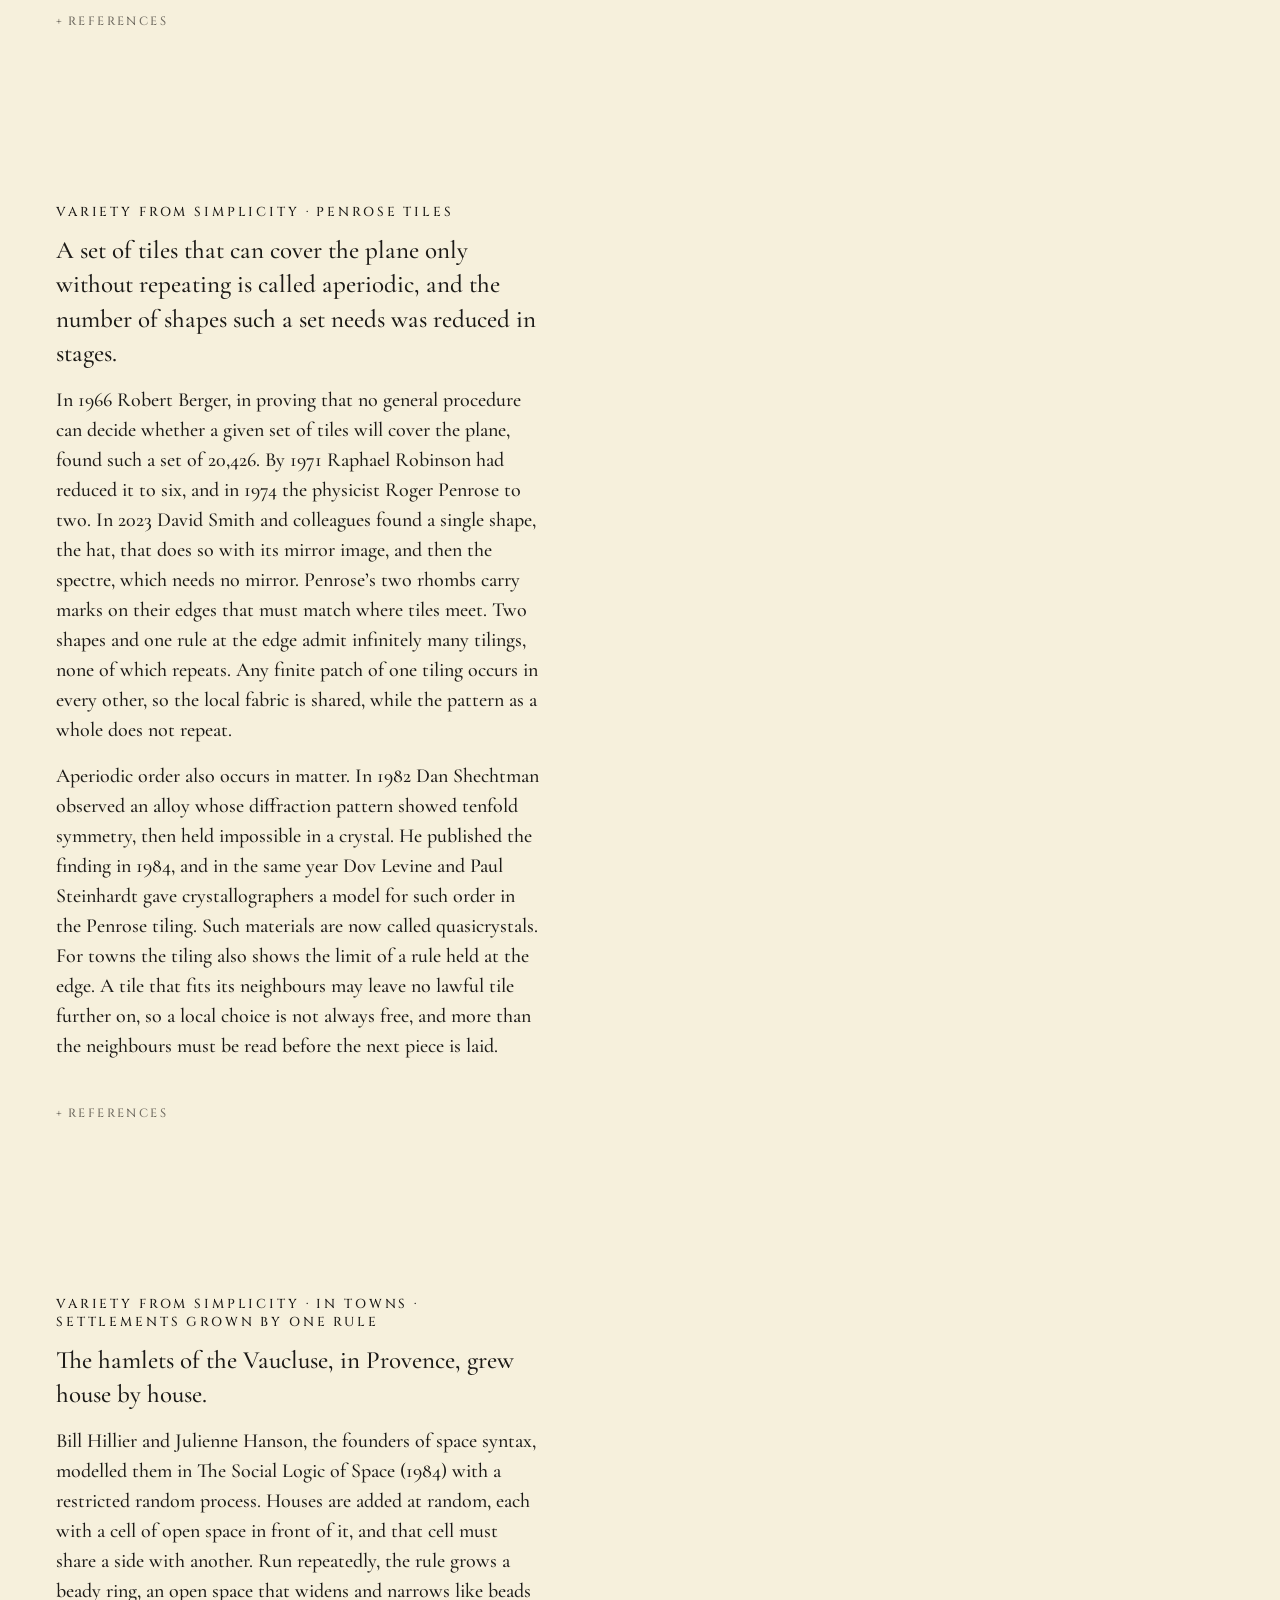
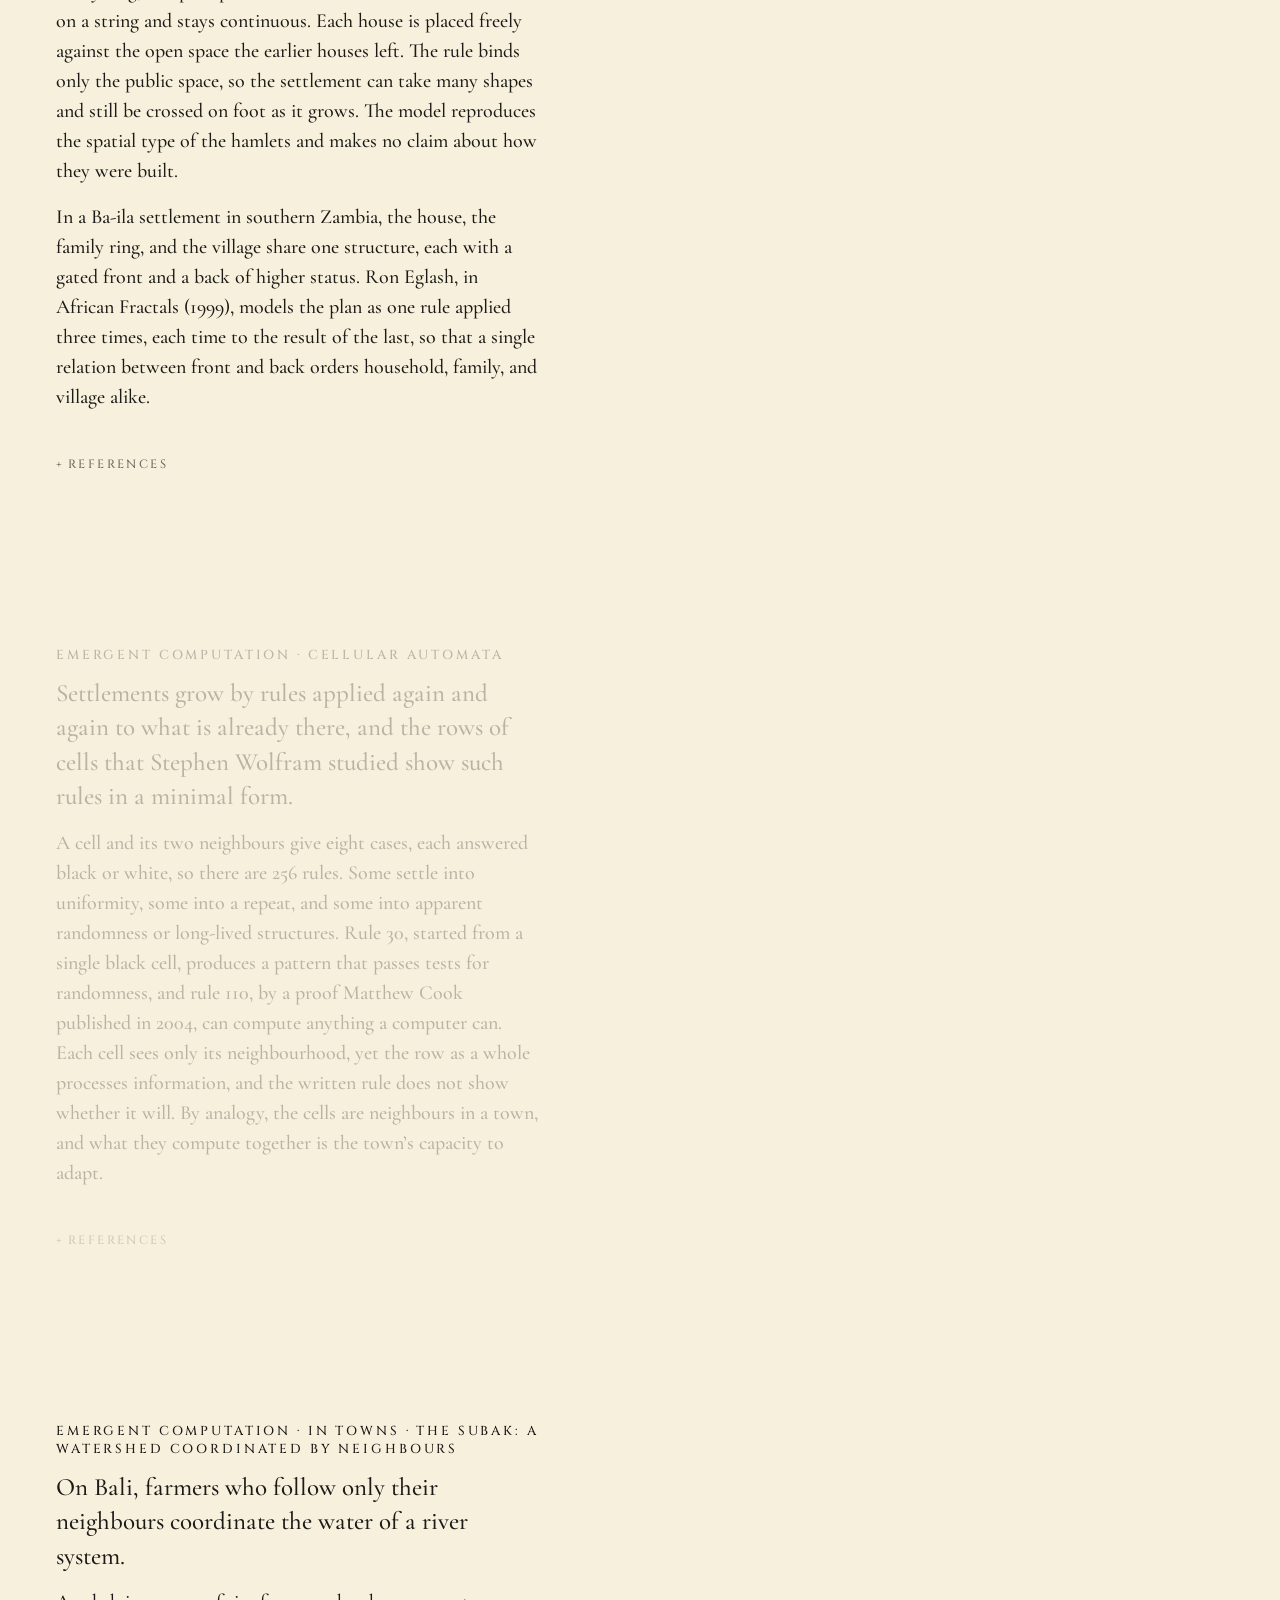
==== commit 6a8a774a: "The site as of 2026-10-15" ====
--- a/index.html
+++ b/index.html
@@ -6,7 +6,7 @@
 <meta name="viewport" content="width=device-width, initial-scale=1">
 <title>Unfolding Urbanism</title>
 <link rel="stylesheet" href="https://fonts.googleapis.com/css2?family=Cinzel:wght@400;500;600&family=Cormorant+Garamond:ital,wght@0,500;0,600;1,500&family=IBM+Plex+Sans:ital,wght@0,400;0,500;0,600;1,400&display=swap">
-<link rel="stylesheet" href="top.css?v=8b1863cf">
+<link rel="stylesheet" href="top.css?v=b62063af">
 <link rel="stylesheet" href="scroll.css?v=6bdfeb6b">
 <style>
   :root { --tile: #f0e8d0; }   /* the wall's tiles, one shade deeper than the paper */
@@ -50,6 +50,7 @@
   .board figcaption.explore a { color: var(--ink); border-bottom: 1px solid var(--ink); padding-bottom: 4px; }
   .board figcaption.explore a::after { content: "\00a0\2192"; }
   .board figcaption.explore.note { font-family: inherit; font-size: 15px; font-style: italic; letter-spacing: 0; text-transform: none; color: var(--muted); }
+  .board figcaption.explore .note { display: block; margin-top: 12px; font-family: var(--serif); font-size: 15px; font-style: italic; letter-spacing: 0; text-transform: none; color: var(--muted); }
   .board figure > a { display: flex; align-items: center; justify-content: center; width: 100%; flex: 1 1 0; min-height: 0; }
   .board figure img { display: block; max-width: 100%; max-height: 100%; }
   /* a picture fades into the page at its edges, so its paper and the page's never meet at a line */
@@ -138,91 +139,90 @@
 <main class="scrolly">
   <div class="story">
     <section data-scene="open" data-fig="open" id="top">
-      <p class="lead">A city is a web of exchange, social, economic, and of every other kind, more complex than we can describe or predict. When people have acted on it with intent, they have often damaged its fabric, especially at the pedestrian scale, and left it less able to carry the rich potential of interactions that unfold as a process and cannot be optimised as a static solution in advance. The question becomes how to act with intent while preserving this rich and complex fabric and its future unfolding, both at the pedestrian scale and at the wider, emergent scale.</p>
+      <p class="lead">A city is a web of exchange, social, economic, and of every other kind, more complex than we can describe or predict. When people have acted on it with intent, they have often damaged its fabric, especially at the pedestrian scale, and left it less able to carry the generative process of interaction, which cannot be shortcut or fixed in advance. The question becomes how to act with intent while preserving this rich and complex fabric and its future unfolding, both at the pedestrian scale and at the wider, emergent scale.</p>
       <p class="cue">Scroll</p>
     </section>
-    <section data-scene="process" data-fig="girih">
+    <section data-scene="process" data-fig="process">
       <h2>The city as process</h2>
-      <p class="lead">The answer history offers is a pattern, modular and iterable, simple enough for anyone to use and cohesive enough not to interfere with the city’s wider dynamics.</p>
-      <p>Cities are accretions of process, knitted together as they unfold across space and time, congealing and dissolving by turns. Unfolding urbanism works with that rhythm.</p>
-      <p>The pages that follow trace that idea through art, architecture, music, and towns, where such patterns have carried rich and emergent complexity.</p>
-      <p>Its elements are modular patterns, designed for the pedestrian scale. Small and composable, they let a designer intervene locally, with a light touch. Used incrementally, they allow intervention to proceed one street or square at a time, answering to the larger unfolding of the city as it goes.</p>
-      <p>The simplicity is deceptive. Because the approach is modular and incremental, it can respond as the rhythms of the city rise and fall. Heavier-handed approaches interfere with those rhythms. They are brittle for that reason, and costly, and when they fail the damage can be extensive and can last for generations.</p>
-      <p>The unfolding city celebrates process, not automation. It values human engagement over decisions driven by algorithm, and uses technology in its service. It relies on the city’s own intelligence, which rests on feedback and small steps, and which cannot be replaced by an external or automated process.</p>
+      <p class="lead">Cities are accretions of process, knitted together as they unfold across space and time, congealing and dissolving by turns. Unfolding urbanism works with that rhythm.</p>
+      <p>Its elements are modular patterns, designed for the pedestrian scale. Small and composable, they let a designer intervene locally, with a light touch. Used incrementally, they allow intervention to proceed one street or square at a time, answering to the larger unfolding of the city.</p>
+      <p>The simplicity is deceptive. Because the approach is modular and incremental, it can respond as the rhythms of the city rise and fall, taking up what works and letting go of what does not. Heavier-handed approaches interfere with those rhythms. They are brittle for that reason, and costly when they fail, with damage that can be extensive and last for generations.</p>
+      <p>The unfolding city celebrates process, not automation. It values human engagement over decisions driven by algorithm, and uses technology in its service. It relies on the city’s own intelligence, which rests on feedback and participation, and which cannot be replaced by an external or automated process.</p>
     </section>
     <section data-scene="static" data-fig="static">
       <h2>Static urbanism</h2>
       <p class="lead">Unfolding urbanism is the antithesis of the static master plan.</p>
-      <p>After the Second World War, the car, the utility network, and mass production made it possible to build at a new scale, and planners set out to solve the city in one stroke, as though it were a problem with an answer. What they missed was that a city is itself a process. It has no final form, and it asks for vision tempered by the capacity for fine-grained change, a direction held over time and open to what each step reveals. Its streets had been its connective tissue, a public realm open to anyone, where shops, doorways, and passers-by met in one fine mesh. The new plans inverted that. The street became a conduit for through traffic, uses were zoned apart, and housing went into towers on open ground or out to the suburbs, a scatter of private enclaves in lieu of a public realm. In trying to solve the city, planners took away much of its capacity for process, and the mistake recurs when a new technology is used to shortcut that process instead of serving it.</p>
-      <p>A process needs grain in space and in time. A city that changes one plot or one street at a time gives the public a way in at each step, and it gives the authorities changes small enough to fund and to trial before anything is taken further. Master plans typically lack this grain, in their spatial layout and in their ownership alike, and so they are hard to alter once built, and that rigidity can damage the wider fabric of the city.</p>
-      <p>Current development practice compounds the problem. Clients want a predictable budget, a firm end date, and a concrete deliverable, and the master plan is the usual vehicle for them. The unfolding city answers with modular patterns, set out as an incremental playbook. They give a client units that can be seen and costed in advance, and because they are laid one at a time, each returns feedback as the work proceeds while the place stays open to change. Savannah’s wards and Cerdà’s grid for Barcelona were frameworks of this kind, drawn with intention and filled in over a century.</p>
+      <p>After the Second World War, the car, the utility network, and mass production made it possible to build at a new scale, and planners set out to solve the city whole. Where the street had historically been a public realm anyone could enter, in which shops, doorways, and passers-by met in one fine mesh, the new plans made it a conduit for traffic, zoned uses apart, and moved housing into towers on open ground or out to the suburbs. In solving the city they took away much of its capacity for process, and the mistake recurs whenever a new technology is used to shortcut that process instead of serving it.</p>
+      <p>A process needs grain in space and in time. A city that changes one plot or one street at a time lets the public take part at each step, and gives the authorities projects small enough to fund and to trial. A plan without this grain, in its layout or in its ownership, is hard to alter once built, and that rigidity can degrade the wider fabric, sometimes at a stroke and sometimes as damage that sets in over decades.</p>
+      <p>This is compounded by current development practice, where predictability is prized. A firm budget, an end date, and a deliverable are all easier to promise from a plan fixed in advance. Savannah’s wards and Cerdà’s grid for Barcelona show another way to the same end, frameworks drawn with intention and filled in by many hands over a century.</p>
     </section>
     <section data-scene="question" data-fig="" class="full">
       <h2>The design challenge</h2>
       <p class="lead">How do we hold a vision and act on it with intention, while leaving room for spontaneity and for the dynamics that emerge as a city unfolds?</p>
-      <p>Artists, scientists, architects, and composers have each met a version of this problem in a similar way, with a modular substrate and a toolkit of interoperable parts. These allow for intentioned local interventions while remaining cohesive with the wider fabric and its emergent processes.</p>
+      <p>Unfolding urbanism proposes modular patterns, at once targeted and adaptive, in units that can be planned and costed, applied where they are needed, and fitted to their context and their time. Artists, scientists, architects, and composers have each met a version of this problem in a similar way, with a modular substrate and a toolkit of interoperable parts, simple enough for anyone to use. These allow for intentioned local interventions while remaining cohesive with the wider fabric and its emergent processes.</p>
+      <p>The pages that follow trace that idea through art, architecture, music, and towns.</p>
     </section>
     <section data-scene="alexander" data-fig="alexander">
       <h2>Precedent · A city is not a tree</h2>
-      <p class="lead">Christopher Alexander spent his career on this question.</p>
-      <p>In “A City Is Not a Tree” (1965) he showed what goes wrong when a city is planned for visual order and efficiency at the large scale, and its connections at the small scale are overlooked. Such an order imposes a rigid and fragmented spatial hierarchy, which limits the ways in which spaces can connect to one another. In that hierarchy each part is kept in its own compartment. A living city lets its parts cross-connect, so that a corner shop is a stop on the walk to work, a meeting place for its street, a living for the family behind the counter, and a landmark for a stranger. His answer came in A Pattern Language (1977), a substrate of 253 patterns from the region to the room, each a recurring problem with a way of solving it, made to be combined by whoever builds. A New Theory of Urban Design (1987) turned to the process itself, a city grown through a sequence of projects, each judged by what it adds to the whole already there.</p>
+      <p class="lead">In “A City Is Not a Tree” (1965) Christopher Alexander showed what goes wrong when a city is planned for visual order and efficiency at the large scale, and its connections at the pedestrian scale are overlooked.</p>
+      <p>Such an order imposes a rigid and fragmented spatial hierarchy, which limits the ways in which spaces can connect to one another. In that hierarchy each part is kept in its own compartment. A living city lets its parts cross-connect, so that a corner shop is a stop on the walk to work, a meeting place for its street, a living for the family behind the counter, and a landmark for a stranger. In A Pattern Language (1977) he proposed a substrate of 253 patterns from the region to the room, each a recurring problem with a way of solving it, made to be combined by whoever builds. A New Theory of Urban Design (1987) turned to the process itself, a city grown through a sequence of projects, each judged by what it adds to the whole already there.</p>
       <details class="refs"><summary>References</summary><ol><li>Alexander, C., Notes on the Synthesis of Form, 1964; A City Is Not a Tree, 1965</li><li>Alexander, C., A Foreshadowing of 21st Century Art: The Color and Geometry of Very Early Turkish Carpets, Oxford University Press, 1993 <a href="https://archive.org/details/AForeshadowingOf21stCenturyArt">link</a></li></ol></details>
     </section>
     <section data-scene="mind" data-fig="mind">
       <h2>The problem · The mind can hold only so much</h2>
       <p class="lead">Alexander traced the tree to a limit of the mind.</p>
-      <p>In 1871 William Stanley Jevons threw beans into a box and guessed each count at a glance, and he was reliably right up to four. Reviewing the evidence on working memory in 2001, Nelson Cowan put its span at about four items. A tree suits a mind of that size, since each group can be taken in on its own and the whole grasped a level at a time. A semilattice, Alexander’s name for the overlapping web, cannot be read that way. Its overlaps multiply far faster than its parts, and in a city most of them lie out of sight, in relations between people and places that differ by the street and by the hour. A designer who sets out to settle the city in one pass cannot know them, and so faces a choice. One course, which Alexander found in his natural cities, is a substrate in which the combinations of parts stay open, to be remade as each person, day, and circumstance requires. The other reduces those relations to a few assumptions and fixes them in advance, as a composition on the drawing board, a network modelled on the utilities, or a street pattern prepared by a traffic engineer, and holds the city to the one arrangement it was drawn with.</p>
+      <p>In 1871 William Stanley Jevons threw beans into a box and guessed each count at a glance, and he was right up to four. Reviewing the evidence on working memory in 2001, Nelson Cowan likewise put its span at about four items. A mind therefore favours simpler representations of complexity, and resorts to tree-like structures for the relations between parts, because it cannot hold the whole in view at once. The overlapping web that Alexander called a semilattice exceeds that span. Its overlaps outnumber its parts many times over, and in a city most of them are invisible. They are relations between people and places that change with the street and with the hour, better left open to recombination by inhabitants than fixed in advance on the drawing board. Alexander’s natural cities kept them open, in a substrate remade as people and circumstances changed. A planned city typically reduces those relations to a few assumptions made for reasons of their own, such as a pleasing arrangement on paper or the free flow of traffic.</p>
       <details class="refs"><summary>References</summary><ol><li>Hamilton, W., Lectures on Metaphysics and Logic, 1859 (the marbles, quoted by Jevons)</li><li>Jevons, W. S., The power of numerical discrimination, Nature 3, 281 (1871) <a href="https://www.nature.com/articles/003281a0">link</a></li><li>Kaufman, E. L. et al., The discrimination of visual number, American Journal of Psychology 62, 1949 (subitizing)</li><li>Miller, G. A., The magical number seven, plus or minus two, Psychological Review 63, 1956</li><li>Cowan, N., The magical number 4 in short-term memory, Behavioral and Brain Sciences 24, 2001 (issued 2000 online)</li><li>Simon, H. A., Models of Man, 1957 (bounded rationality; satisficing from 1956)</li></ol></details>
     </section>
     <section data-scene="pace" data-fig="pace">
       <h2>Precedent · Pace layers</h2>
-      <p class="lead">A substrate holds the local and the global in balance by letting them change at different speeds and keeping the speeds in touch.</p>
-      <p>Stewart Brand, in How Buildings Learn (1994), took from the architect Frank Duffy the observation that a building is layers that change at different rates (its site, structure, skin, services, space plan, and stuff), and in 1999 he widened it to a civilisation: fashion, commerce, infrastructure, governance, culture, and nature, from the fastest to the slowest. On a street the layers are the walker’s minute, the shop’s month, the owner’s year, the street’s decades, and the ground’s centuries. The layers hold each other in check by feedback. The slow set the bounds, the fast try changes within them, and what proves itself there settles over time into the slower layers. The cross-connections Alexander found in a living city are not the feedback itself. They are what permit it. Where a corner shop is tied into several overlapping uses, each can change without the others having to, so the fast layers evolve instead of being locked in place by the slow.</p>
+      <p class="lead">The local and the global are held in balance by letting them change at different speeds and keeping them in touch by feedback.</p>
+      <p>Stewart Brand, in How Buildings Learn (1994), took from the architect Frank Duffy the observation that a building is layers that change at different rates (its site, structure, skin, services, space plan, and stuff), and in 1999 he widened it to a civilisation: fashion, commerce, infrastructure, governance, culture, and nature, from the fastest to the slowest. On a street the layers are the walker’s minute, the shop’s month, the owner’s year, the street’s decades, and the ground’s centuries. The layers hold each other in check by feedback. The slow set the bounds, the fast try changes within them, and what proves itself there settles over time into the slower layers. For that to work, each layer needs grain at its own scale, parts small enough to change one at a time, and connections between the layers along which what is learnt can pass. The cross-connections Alexander found in a living city are the channels of that feedback. Where a corner shop is tied into several overlapping uses, each can change without the others having to, so the fast layers evolve instead of being locked in place by the slow.</p>
       <blockquote>Fast learns, slow remembers. Fast proposes, slow disposes. Fast is discontinuous, slow is continuous. Fast and small instructs slow and big by accrued innovation and by occasional revolution. Slow and big controls small and fast by constraint and constancy. Fast gets all our attention, slow has all the power.<cite>Stewart Brand, 2018</cite></blockquote>
       <details class="refs"><summary>References</summary><ol><li>Tero, A., Takagi, S., Saigusa, T., Ito, K., Bebber, D. P., Fricker, M. D., Yumiki, K., Kobayashi, R., and Nakagaki, T., Rules for biologically inspired adaptive network design, Science 327, 2010, pp. 439 to 442 (the slime mould laying tubes between oat flakes set out as the towns round Tokyo, and the rule that a tube thickens with the flow it carries and thins without it; the live figure’s road rule follows it) <a href="https://doi.org/10.1126/science.1177894">link</a></li><li>Brand, S., How Buildings Learn, Viking, 1994 (the shearing layers, after Frank Duffy); The Clock of the Long Now, Basic Books, 1999</li><li>Brand, S., Pace layering: how complex systems learn and keep learning, Journal of Design and Science, 2018 (CC BY 4.0; the quotation) <a href="https://doi.org/10.21428/7f2e5f08">link 1</a> <a href="https://longnow.org/ideas/pace-layers/">link 2</a></li></ol></details>
     </section>
     <section data-scene="science" data-fig="science">
       <h2>The problem · No substitute for process</h2>
-      <p class="lead">It is widely assumed that a city can be engineered and optimised in one pass, if only the design is good enough.</p>
-      <p>The assumption is mistaken, because what a set of rules will do cannot in general be read off from the rules. In the 1930s Kurt Gödel showed that any consistent set of rules rich enough for arithmetic leaves some of its own questions unsettled, and Alan Turing that no general method can tell in advance whether a procedure will ever halt. The rows of black and white cells beside this text, the ones Stephen Wolfram studied, show the same limit on a small scale. Each cell takes its colour from itself and its two neighbours by one fixed rule, and yet for rule 110, as far as anyone knows, the thousandth row can be reached only by working out every row before it. Wolfram called this computational irreducibility. There is no shortcut for process. A city is far richer than these cells, and it has no last row. It is not a single end state to be optimised. This does not mean that intentional interventions and design are not possible, only that it matters whether that design leaves open a substrate within which processes are free to unfold. The city itself is by nature a process, an unfolding that trades information day by day between the slow and the fast, the local and the global. Whatever a new technology promises, it cannot stand in for that unfolding. It can take a part in the design at the pedestrian scale, and in the feedback between the layers, provided it keeps that feedback intact.</p>
+      <p class="lead">A master plan typically assumes that a city can be engineered and optimised in one pass.</p>
+      <p>The assumption fails for systems much simpler than a city. In 1931 Kurt Gödel showed that a consistent set of rules rich enough for arithmetic cannot settle every question it can pose. In 1936 Alan Turing showed that no general method can tell in advance whether a procedure will ever stop, so what a set of rules will do has to be found out by running them. The cells beside this text are a small example. Each takes its colour from itself and its two neighbours by one fixed rule, yet for rule 110, as far as anyone knows, the thousandth row can be reached only by working out every row before it. Stephen Wolfram called this computational irreducibility. There is no shortcut for process. A city is far more complex than a row of cells, and it has no last row. Nothing can stand in for the process by which it unfolds. Design, intention, and new technology all have their place, as long as they work with that process instead of trying to shortcut it.</p>
       <details class="refs"><summary>References</summary><ol><li>Gödel, K., Über formal unentscheidbare Sätze, 1931</li><li>Turing, A. M., On computable numbers, 1936</li><li>Wolfram, S., A New Kind of Science, 2002 <a href="https://www.wolframscience.com/nks/">link</a></li></ol></details>
     </section>
     <section data-scene="emergence" data-fig="emergence">
       <h2>The problem · Organised complexity</h2>
       <p class="lead">In “Science and Complexity” (1948) Warren Weaver sorted the problems of science into three kinds.</p>
-      <p>Problems of simplicity, such as two balls on a billiard table, yield to an equation. Problems of disorganised complexity, a table with millions of balls colliding at random, yield to averages, the methods of statistical mechanics. Between them lie problems of organised complexity, which deal with a sizeable number of factors “interrelated into an organic whole”. Jane Jacobs argued in 1961 that a city is a problem of this third kind, in which dozens of quantities vary “simultaneously and in subtly interconnected ways”. A city holds intention and existing order alongside the order that arises spontaneously from the interaction of its parts, and as each shapes the other, the city unfolds in ways that are hard to predict. Planning framed in the other two terms proceeded much as Jacobs described, and damaged the city’s capacity for feedback and spontaneous adaptation.</p>
-      <p>That loss mattered because feedback is where a city’s intelligence lies. From the cross-talk between its parts, a higher-order intelligence emerges of its own accord, able to solve hard problems and to adapt to constraints and opportunities that were not foreseen. It can do harm as well, as when rising rents drive out the people who made a street busy, and in either case a plan fixed in advance cannot keep pace. W. Ross Ashby’s law of requisite variety (1956) holds that a system can be steered only by responses as varied as the disturbances it meets, and in a city that variety comes from many people, each acting locally on a shared substrate. A slime mould shows the same capacity without a brain. In 2010 Atsushi Tero and colleagues placed one among oat flakes laid out as the towns around Tokyo, and it grew a network close to the region’s railways in efficiency and in tolerance of breaks.</p>
+      <p>Problems of simplicity, such as two balls on a billiard table, yield to an equation. Problems of disorganised complexity, such as a table with millions of balls colliding at random, yield to averages. Problems of organised complexity lie between them, with a sizeable number of factors “interrelated into an organic whole”. Jane Jacobs argued in 1961 that a city is a problem of this third kind, in which dozens of quantities vary “simultaneously and in subtly interconnected ways”, so neither an equation nor an average can solve it. Planning that treated the city as a problem of the first two kinds, as Jacobs described it, damaged the city’s capacity for feedback and adaptation.</p>
+      <p>That capacity for feedback is the city’s intelligence. From the cross-talk between its parts a higher-order intelligence emerges, able to solve hard problems and to adapt to what was not foreseen. W. Ross Ashby’s law of requisite variety (1956) holds that a system can be steered only by responses as varied as the disturbances it meets. In a city that variety comes from its people and its decision makers acting together through a shared substrate, one with enough grain for each of them to take part. A slime mould shows the same capacity without a brain. In 2010 Atsushi Tero and colleagues placed one among oat flakes laid out as the towns around Tokyo, and it grew a network comparable to the region’s railways in efficiency and in tolerance of breaks.</p>
       <details class="refs"><summary>References</summary><ol><li>Weaver, W., Science and complexity, American Scientist 36, 1948</li><li>Batty, M., Cities and Complexity, 2005; The New Science of Cities, 2013; Inventing Future Cities, 2018</li><li>Simon, H. A., The architecture of complexity, Proc. Am. Phil. Soc. 106, 1962</li><li>Cook, M., Universality in elementary cellular automata, Complex Systems 15, 2004</li></ol></details>
     </section>
     <section data-scene="cases" data-fig="cases">
       <h2>Complexity through simplicity</h2>
-      <p class="lead">Each of the cases that follow is a substrate of this kind.</p>
-      <p>In each a framework holds while a toolkit of simple parts acts within it. Local action stays within reach, the whole coheres by the same means, and information passes between the scales. The heading over each names what that interplay supports there: flexibility, a whole by design, variety from simplicity, emergent computation, simple by design, complexity programmed, a toolkit of parts, and the human in the loop. Most are stated first in mathematics, craft, or music, and then found in a town. Many of the figures are live, and eight open as pages of their own, where the patterns can be tried by hand.</p>
+      <p class="lead">The pages so far argue that a city is a process which no plan can shortcut.</p>
+      <p>The question is then how to work with it. How does a modular pattern hold an intention while leaving the city free to unfold? How does feedback pass between the local and the global, so that a part changed at one scale stays cohesive with the other? The cases that follow show how the question has been met in other fields, and what a town can take from each. Each is a modular substrate with a toolkit of simple parts, a framework that holds while the parts act within it. Most are found first in mathematics, craft, or music, and then in a town. The heading over each names what the pattern supports in a town: flexibility, a whole by design, variety from simplicity, emergent computation, simple by design, complexity programmed, a toolkit of parts, and the human in the loop. Many of the figures are live, and eight open as pages of their own, where the patterns can be tried by hand.</p>
     </section>
     <section data-scene="truchet" data-fig="truchet">
       <h2>Flexibility · Truchet: one tile</h2>
       <p class="lead">Truchet’s system begins with one square tile, cut on its diagonal, with one half dark.</p>
-      <p>In 1704 Sébastien Truchet, a priest and engineer, showed that its four orientations yield an unlimited number of designs. A board of 144 tiles admits 4 to the power 144 arrangements, far more than could be laid out or inspected, and a choice made at each tile throws up structure at scales well above it. The tile does not change, so the variety lies in the arrangement. There is no rule between neighbours. Any tile can be turned at any time, and the design above it shifts with the turn. So simple a system bends to almost any design, and with nothing to steer it, what it makes lies close to chance.</p>
+      <p>In 1704 Sébastien Truchet, a priest and engineer, showed that its four orientations yield an unlimited number of designs. A board of 144 tiles admits 4 to the power 144 arrangements, far more than could be laid out or inspected, and a choice made at each tile throws up structure at scales well above it. The tile does not change, so the variety lies in the arrangement. There is no rule between neighbours. Any tile can be turned at any time, and the design above it shifts with the turn. A system this simple can serve almost any design, and with nothing to steer it, what it makes is close to random.</p>
       <details class="refs"><summary>References</summary><ol><li>Truchet, S., Mémoire sur les combinaisons, Mémoires de l’Académie Royale des Sciences, 1704 <a href="https://en.wikipedia.org/wiki/Truchet_tiles">link</a></li><li>Smith, C. S. and Boucher, P., The tiling patterns of Sebastien Truchet and the topology of structural hierarchy, Leonardo 20(4), 373 to 385, 1987 (Boucher’s translation of the memoir; Smith’s quarter-circle tile) <a href="https://doi.org/10.2307/1578535">link</a></li></ol></details>
     </section>
     <section data-scene="medina" data-fig="medina">
       <h2>Flexibility · In towns · The medina: rules between neighbours</h2>
       <p class="lead">The medina of Tunis is the same flexibility at the scale of a town.</p>
       <p>Thousands of households built it over centuries, without a plan, under a handful of rules between neighbours, which Besim Hakim recovered from Maliki legal texts and court cases. A property may be used as its owner wishes, provided no harm is done to others. No window may be placed so that it looks into a neighbour’s house. A public street must be wide enough for two loaded camels to pass.</p>
-      <p>Most of the rules set no form, and the one that does sets a minimum, so building stayed within each household’s reach and free in form, and the street stayed public. The rules were applied case by case as disputes arose, each decision joining what the next was judged against. The plan of the medina records those decisions.</p>
+      <p>Most of the rules set no form, and the one that does sets a minimum, so building stayed within each household’s reach and free in form, and the street stayed public. The rules were applied case by case as disputes arose, each decision joining what the next was judged against, and the plan of the medina is the record of them.</p>
       <details class="refs"><summary>References</summary><ol><li>Hakim, B. S., Arabic-Islamic Cities: Building and Planning Principles, 1986 (rules at pp. 19 to 21; plates 1 and 17) <a href="https://uomustansiriyah.edu.iq/media/lectures/5/5_2018_10_07!08_40_51_PM.pdf">link</a></li><li>O’Meara, S., Journal of Arabic and Islamic Studies 9, 1 to 17 (2009) (measured street widths against the seven-cubit rule) <a href="https://www.lancaster.ac.uk/jais/volume/docs/vol9/v9_1_OMeara_1-17.pdf">link</a></li></ol></details>
     </section>
     <section data-scene="girih" data-fig="girih">
       <h2>The whole by design · Girih tiles</h2>
       <p class="lead">The walls of the Darb-i Imam shrine in Isfahan (1453) and the Gunbad-i Kabud tomb tower in Maragha (1197), in Iran, bear girih, the Persian word for knot and the name for the interlaced strapwork of Islamic architecture.</p>
-      <p>In 2007 the physicists Peter Lu and Paul Steinhardt showed in Science that many such surfaces could be laid from five tiles, each scored with lines that join at the edges into stars and bands spanning several tiles. The Topkapı Scroll, a Timurid pattern book of the late fifteenth century, shows the outlines of the tiles beneath the strapwork of several panels, evidence that the artisans worked with them. Lu thought the tiles might have been “just a way for artisans to construct their art more easily”.</p>
-      <p>Truchet’s tile may sit in any orientation beside any other. The girih adds one rule at the edge, that the corners close and the lines run on. It is checked only where two tiles meet, so an artisan needs no compass work and no drawing of the whole wall to add to it, and lays each tile by hand where it fits. Yet the whole is not left to chance. The stars and bands are cut into the tiles, and the edge rule carries them from tile to tile across the wall.</p>
+      <p>In 2007 the physicists Peter Lu and Paul Steinhardt showed in Science that many such surfaces could be laid from five tiles, each scored with lines that join at the edges into stars and bands spanning several tiles. The Topkapı Scroll, a Timurid pattern book of the late fifteenth century, shows the outlines of the tiles beneath the strapwork of several panels, evidence that the artisans worked with them. Lu thought the tiles might have been “just a way for artisans to construct their art more easily”. The five tiles would have let the artisans lay complex patterns one piece at a time, with no geometry to work out.</p>
+      <p>Truchet’s tile may sit in any orientation beside any other. The girih adds one rule at the edge, that the corners close and the lines run on. It is checked only where two tiles meet, so an artisan needs no compass work and no drawing of the whole wall to add to it, and lays each tile by hand where it fits. The stars and bands are cut into the tiles, and the edge rule carries them from tile to tile across the wall, so the whole is not left to chance.</p>
       <details class="refs"><summary>References</summary><ol><li>Lu, P. J. and Steinhardt, P. J., Decagonal and quasi-crystalline tilings in medieval Islamic architecture, Science 315, 1106 (2007) <a href="https://doi.org/10.1126/science.1135491">link</a></li><li>the supplement, with the tiles drawn <a href="https://peterlu.org/pdf/publications/2007/Science_315_1106_2007_SOM.pdf">link</a></li><li>Harvard Gazette, Medieval Islamic architecture presages 20th-century mathematics, 2007 (Lu’s quotations) <a href="https://news.harvard.edu/gazette/story/2007/03/medieval-islamic-architecture-presages-20th-century-mathematics/">link</a></li><li>phys.org, Study finds advanced 20th-century geometry in 15th-century tilings, 2007 <a href="https://phys.org/news/2007-02-advanced-20th-century-geometry-15th-century-tilings.html">link</a></li><li>Girih tiles; Topkapı Scroll; Gonbad-e Kabud <a href="https://en.wikipedia.org/wiki/Girih_tiles">link 1</a> <a href="https://en.wikipedia.org/wiki/Topkap%C4%B1_Scroll">link 2</a> <a href="https://en.wikipedia.org/wiki/Gonbad-e_Kabud">link 3</a></li></ol></details>
     </section>
     <section data-scene="savannah" data-fig="savannah">
       <h2>The whole by design · In towns · Savannah: the ward</h2>
       <p class="lead">Savannah’s surveyors worked from a single drawing, the ward, which James Oglethorpe, founder of the colony of Georgia, laid out in 1733 for a colonial town on Yamacraw land.</p>
-      <p>Each ward is a square with four blocks of ten house lots and four trust lots for public buildings around it, and Oglethorpe set the wards within a regional framework of garden and farm lots. As with the girih, the difficult thinking was done once, within the module, which carries the relations of the whole with it. Wherever a ward was laid, each house lot fell within about a block of a square and the streets lined up with the next ward’s, so the town could be extended by repetition with no drawing of the finished town. One survey party could stake out a ward, and each new ward was a complete neighbourhood. Savannah grew in this way from four wards in 1733 to twenty-four by 1851. When the city later spread south on a plain grid, the squares stopped where the ward was set aside.</p>
+      <p>Each ward is a square with four blocks of ten house lots and four trust lots for public buildings around it, and Oglethorpe set the wards within a regional framework of garden and farm lots. As with the girih, the design was worked out once, in the module, which carries the relations of the whole with it. Wherever a ward was laid, each house lot fell within about a block of a square and the streets lined up with the next ward’s, so the town could be extended by repetition with no drawing of the finished town. One survey party could stake out a ward, and each new ward was a complete neighbourhood. Savannah grew in this way from four wards in 1733 to twenty-four by 1851. When the city later spread south on a plain grid, the squares stopped where the ward was set aside.</p>
       <details class="refs"><summary>References</summary><ol><li>Wilson, T. D., The Oglethorpe Plan: Enlightenment Design in Savannah and Beyond, University of Virginia Press, 2012</li><li>National Park Service, Savannah, Georgia: the lasting legacy of colonial city planning <a href="https://www.nps.gov/articles/savannah-georgia-the-lasting-legacy-of-colonial-city-planning-teaching-with-historic-places.htm">link</a></li><li>Reps, J. W., C2 + L2 = S2? Another look at the origins of Savannah’s town plan, in Jackson and Spalding (eds), Forty Years of Diversity, 1984</li><li>Savannah city plan, New Georgia Encyclopedia <a href="https://www.georgiaencyclopedia.org/articles/history-archaeology/savannah-city-plan/">link</a></li></ol></details>
     </section>
     <section data-scene="penrose" data-fig="penrose">
@@ -254,13 +254,13 @@
     </section>
     <section data-scene="solari" data-fig="solari">
       <h2>Simple by design · Solari: row by row</h2>
-      <p class="lead">The split-flap departures board, made by the Italian firm Solari di Udine since the 1950s, is simple by design.</p>
-      <p>Each character sits on a drum of hinged flaps, and the drum turns until the right flap falls into view. A drum can do only this, yet a wall of the same drum, repeated, lists a station’s departures and changes them as the trains move. What the board says is decided by whatever drives it. The board demonstrates the power of a modular format of design. Simple parts, repeated, become a medium for information that emerges across the whole. On the Solari page the drums spell a word and then list departures.</p>
+      <p class="lead">The split-flap departures board has been made by the Italian firm Solari di Udine since the 1950s.</p>
+      <p>Each character sits on a drum of hinged flaps, and the drum turns until the right flap falls into view. That is all a drum can do, and yet a wall of the same drums lists a station’s departures and changes them as the trains move. The board demonstrates how a remarkably simple idea can do highly complex things as part of an intentional modular design. The drums carry no message of their own, and the board displays whatever text is fed to it. On the Solari page the drums spell a word and then list departures.</p>
     </section>
     <section data-scene="loom" data-fig="loom">
       <h2>Complexity programmed · The loom and the draft</h2>
       <p class="lead">Cloth, too, is made row by row, the weft passing across a fixed warp.</p>
-      <p>The loom that Joseph Marie Jacquard built in 1804 read which threads to lift from a punched card, one card to a row, so that the design of a cloth was held as a chain of cards, and a weaver could alter a row by changing its card. The chain of cards is a programme made of simple parts. From it came cloth too complex to hold in mind, programmed on purpose more than a century before the electronic computer. The warp is laid once, and the card is chosen row by row. A town’s streets and plots are its warp, and the uses that pass through them its weft. Charles Babbage later took the punched card for his Analytical Engine, a design for a mechanical computer, and Ada Lovelace drew the comparison.</p>
+      <p>The loom that Joseph Marie Jacquard built in 1804 read which threads to lift from a punched card, one card to a row, so that the design of a cloth was held as a chain of cards, and a weaver could alter a row by changing its card. The chain of cards is a programme made of simple parts, and it produced cloth too complex to hold in mind more than a century before the electronic computer. The warp is laid once, and the card is chosen row by row. A town’s streets and plots are its warp, and the uses that pass through them its weft. Charles Babbage later took the punched card for his Analytical Engine, a design for a mechanical computer, and Ada Lovelace drew the comparison.</p>
       <blockquote>We may say most aptly that the Analytical Engine weaves algebraical patterns just as the Jacquard-loom weaves flowers and leaves.<cite>Ada Lovelace, 1843</cite></blockquote>
       <p>Anni Albers, trained in weaving at the Bauhaus, drafted her weaves first, writing the threading and the lifts on squared paper as rules she could revise before a thread was set. In her later prints she took up the triangle, and through the 1970s she filled a graph-paper notebook with such drawings. A grid square cut on its diagonal into two triangles is Truchet’s tile, and Albers chose hers square by square, judging the sheet as it accumulated.</p>
       <details class="refs"><summary>References</summary><ol><li>Lovelace, A. A., Notes by the translator, in Menabrea, L. F., Sketch of the Analytical Engine, Scientific Memoirs 3, 1843 (note A: the engine “weaves algebraical patterns”) <a href="https://www.fourmilab.ch/babbage/sketch.html">link</a></li><li>Jacquard machine; the woven portrait of Jacquard, 1839 <a href="https://en.wikipedia.org/wiki/Jacquard_machine">link</a></li></ol></details>
@@ -293,22 +293,23 @@
       <h2>The human in the loop · In towns · Barcelona: the superblock</h2>
       <p class="lead">In Barcelona the first superblock of the 2016 programme, on Salvador Rueda’s model, closed nine blocks in Poblenou to through traffic.</p>
       <p>It was laid out almost overnight and met a petition of some two thousand signatures. It was made from a kit: paint on the carriageway, planters, benches, picnic tables, and play equipment, set on the asphalt and cheap enough to move. The city formed a steering group with the objectors, let a bus route through, and rearranged the kit, and only when the layout had settled were the trees planted and the streets rebuilt. Later superblocks were planned with residents from the start, each combining the same parts in its own way.</p>
-      <p>What stands now was settled in exchanges with the people it touched: residents who objected, shopkeepers who feared for their trade, the bus operator whose route had been cut, and the city, each acting on what the others had just done. The designers decided each change in view of them. Critics have since pointed to rising rents inside some superblocks.</p>
+      <p>The layout that stands now was settled in exchanges with the people affected: residents who objected, shopkeepers who feared for their trade, the bus operator whose route had been cut, and the city, each acting on what the others had just done. The designers decided each change in view of them. Critics have since pointed to rising rents inside some superblocks.</p>
       <details class="refs"><summary>References</summary><ol><li>Iturralde, Superblocks in Barcelona, TuneOurBlock case study, 2021 (Poblenou, Sant Antoni, Horta) <a href="https://www.tuneourblock.eu/wp-content/uploads/2024/09/TuneOurBlock_WP02_case-study_Superblocks-in-Barcelona.pdf">link</a></li><li>Poblenou’s superblock, PublicSpace (the traffic and noise figures) <a href="https://www.publicspace.org/works/-/project/k081-poblenou-s-superblock">link</a></li><li>Mueller, N. et al., Changing the urban design of cities for health: the superblock model, Environment International 134, 105132 (2020) <a href="https://www.isglobal.org/en/-/el-proyecto-original-de-las-supermanzanas-podria-evitar-cerca-de-700-muertes-prematuras-anuales-en-barcelona">link</a></li><li>León-Gómez et al., BMC Public Health, 2025 (Sant Antoni and Horta evaluated) <a href="https://idiapjgol.org/en/noticia/barcelonas-superblocks-improve-quality-of-life-and-environmental-health/">link</a></li><li>Dezeen, Barcelona’s Eixample plan, 19 November 2020 <a href="https://www.dezeen.com/2020/11/19/barcelona-eixample-masterplan-streets-green-space/">link</a></li><li>the court rulings on Consell de Cent, 2023 and 2025; the new mayor’s plan <a href="https://www.ara.cat/societat/barcelona/jutjat-ordena-desfer-l-eix-verd-consell-cent_1_4795063.html">link 1</a> <a href="https://www.vilaweb.cat/noticies/tsjc-sentencia-eix-verd-consell-de-cent/">link 2</a> <a href="https://beteve.cat/politica/que-mantindra-collboni-llegat-urbanistic-colau/">link 3</a></li></ol></details>
     </section>
     <section data-scene="game" data-fig="game">
       <h2>The human in the loop · The game</h2>
-      <p class="lead">In the cases above a framework held while its parts were laid, turned, or rewritten within it, and in the towns someone read what each step produced before taking the next.</p>
-      <p>The game puts the reader in that position. It sets two streets in competition for one pool of households, for visitors from outside, and for through traffic. Each street is a loop of eight blocks, programmed in the manner of a Jacquard loom, and the reader chooses each move against what the earlier ones have produced.</p>
+      <p class="lead">In the cases above a framework held while its parts were laid, turned, or rewritten within it.</p>
+      <p>In the towns someone read what each step produced before taking the next. The game puts the reader in that position. Its ground is laid from six tiles whose lines are the streets, and the tiles give a grid, long blocks, or a suburb of loops and dead ends. Each street is held on a card, a sketch of its pavement and buildings. Editing the card changes the street, in the manner of a Jacquard loom. On the board the cards are threaded onto the streets, and a quest is played out a tick at a time, with the walkers, the shops, and the cards each changing at their own speed.</p>
     </section>
   </div>
 
   <div class="hold">
     <div class="board" id="board">
       <figure data-for="open" class="crisp"><svg class="solari-title" role="img" aria-label="Unfolding Urbanism on a split-flap board, its first word turning through other words for the city"></svg></figure>
+      <figure data-for="process" class="drawn"><svg class="girih-patch" role="img" aria-label="Girih tiles laid one at a time, any beside any other, their lines running on across every join"></svg><figcaption>The five girih tiles of medieval Persia, modular and composable, laid one at a time. Any tile can sit beside any other, and the lines run on across every join. The pattern can be altered at any point and still holds together.</figcaption></figure>
       <figure data-for="static"><div class="plates"><div><img src="images/overview/static-axis.webp" alt="The Monumental Axis of Brasília, laid out to Lúcio Costa&#x27;s plan of 1957, photographed in 2015." width="960" height="720" decoding="async" loading="lazy"><p>The Monumental Axis of Brasília, laid out to Lúcio Costa's plan of 1957, photographed in 2015.<a href="https://commons.wikimedia.org/wiki/File:Fotos_produzidas_pelo_Senado_(23427572015).jpg">Ana Volpe, Agência Senado. CC BY 2.0. Cropped and toned.</a></p></div><div><img src="images/overview/static-interchange.webp" alt="The interchange of the San Diego and Santa Monica freeways, Los Angeles, August 1964." width="960" height="720" decoding="async" loading="lazy"><p>The interchange of the San Diego and Santa Monica freeways, Los Angeles, August 1964.<a href="https://commons.wikimedia.org/wiki/File:San_Diego-Santa_Monica_Freeway_interchange.jpg">Los Angeles Times, UCLA Library. CC BY 4.0. Cropped and toned.</a></p></div><div><img src="images/overview/static-blocks.webp" alt="The Pruitt–Igoe housing complex, St Louis, photographed between 1963 and 1972." width="960" height="720" decoding="async" loading="lazy"><p>The Pruitt–Igoe housing complex, St Louis, photographed between 1963 and 1972.<a href="https://commons.wikimedia.org/wiki/File:Pruitt-igoeUSGS02.jpg">US Geological Survey. Public domain.</a></p></div><div><img src="images/overview/static-cityhall.webp" alt="Boston City Hall (dedicated in 1969) and its plaza, photographed in 2019. The Government Center it belongs to replaced more than 50 acres of the Scollay Square district." width="960" height="720" decoding="async" loading="lazy"><p>Boston City Hall (dedicated in 1969) and its plaza, photographed in 2019. The Government Center it belongs to replaced more than 50 acres of the Scollay Square district.<a href="https://commons.wikimedia.org/wiki/File:Boston_City_Hall_Plaza_2019_P1020783.jpg">NewtonCourt. CC BY-SA 4.0. Cropped and toned.</a></p></div></div></figure>
       <figure data-for="alexander" class="drawn"><svg class="lattice-patch" role="img" aria-label="A tree and a web of overlapping groups, drawn on the same six parts; in both a group forms or dissolves every few seconds, the left kept a tree and the right free to overlap, the web filling to all fifty-seven subsets while the tree fills at five, and under each a count of the subsets it holds of the most its kind can hold"></svg><figcaption>Left, a tree: each group of parts sits wholly inside one larger group, as in Alexander’s “artificial cities”, laid out for visual order or engineered as systems. Right, a semilattice: groups overlap, so one part can belong to several, as in his “natural cities”, grown over time. Alexander noted that on twenty parts a tree allows at most nineteen groupings, and a semilattice more than a million. After Christopher Alexander, A City Is Not a Tree, 1965, redrawn.</figcaption></figure>
-      <figure data-for="mind" class="drawn"><svg class="dots" viewBox="0 0 320 60" role="img" aria-label="Four dots"><circle cx="40" cy="30" r="11"/><circle cx="120" cy="30" r="11"/><circle cx="200" cy="30" r="11"/><circle cx="280" cy="30" r="11"/></svg><figcaption>Four: what the mind holds at once (Cowan, 2001). </figcaption></figure>
+      <figure data-for="mind" class="drawn"><svg class="dots" viewBox="0 0 320 60" role="img" aria-label="Four dots"><circle cx="40" cy="30" r="11"/><circle cx="120" cy="30" r="11"/><circle cx="200" cy="30" r="11"/><circle cx="280" cy="30" r="11"/></svg><figcaption>The four items the mind holds at once (Cowan, 2001). </figcaption></figure>
       <figure data-for="pace" class="drawn anim towns"><canvas id="pace" role="img" aria-label="Three discs side by side, towns on the same ground with the same food, labelled exploration bias, balanced, and consolidation bias. Red dots are agents wandering, black is road, and the harvest stands under each town with a tape of it over the last two minutes."></canvas><figcaption>In a complex system, layers that change at different rates can learn from each other. The fast layers try things and find what is there. The slow layers keep what works and make it cheap to use. The slow layers in turn are tested by the fast. Lean too far to the fast and nothing is kept. Lean too far to the slow and nothing new is found. Three towns run that trade on the same ground, with food that comes and goes: one leans to exploring, one excessively consolidates, and one keeps the balance. Red is the agents wandering, black is road, and the harvest under each town is what it has brought home, less what it has spent. After Tero and colleagues, Science, 2010.</figcaption></figure>
       <figure data-for="science" class="drawn anim tall"><canvas id="ca" role="img" aria-label="Rule 110 run live from one cell: the eight cases of the rule above, the run row by row, and the newest row as ones and zeros"></canvas><figcaption>Rule 110, after Stephen Wolfram, A New Kind of Science, 2002.</figcaption></figure>
       <figure data-for="emergence" class="drawn anim trio"><canvas id="weaver" role="img" aria-label="Warren Weaver&#x27;s three kinds of problem: simplicity, two balls on a table; disorganised complexity, many moving at random; organised complexity, a structure growing by accretion"></canvas><figcaption>After Warren Weaver, Science and Complexity, 1948. <a href="https://www.youtube.com/watch?v=BZUQQmcR5-g">Watch the slime mould lay out the Tokyo rail network (Tero et al., Science, 2010).</a></figcaption></figure>
@@ -328,11 +329,11 @@
       <figure data-for="newyork" class="photo"><img src="images/overview/town-timessquare.webp" alt="Times Square at night in February 2010, with a movable table and chair of the plaza kit on the gravel surface in the foreground, planters, and the closed roadway behind" width="960" height="720" decoding="async" loading="lazy"><figcaption>Times Square in February 2010, the plaza kit on Broadway: a movable table and chairs on the gravel, planters, and the closed roadway. <a href="https://commons.wikimedia.org/wiki/File:Time_Square_red_table_2010.jpg">Jérôme. CC BY-SA 3.0. Cropped and toned.</a></figcaption></figure>
       <figure data-for="fugue"><a href="fugue.html" tabindex="-1"><div class="frames"><img class="frame now" src="images/overview/fugue-loop.webp" alt="The fugue&#x27;s wheel turning once through the whole fugue, the subject in ink and the countersubjects in blue and green on the outer ring, and the harmony on the dial at the hub" width="800" height="800" decoding="async" loading="lazy"></div></a><figcaption>The whole fugue once round, compressed. The subject in ink and the countersubjects in blue and green stand on the outer ring, and the hub shows the harmony of the moment.</figcaption><figcaption class="explore"><a href="fugue.html">Explore the Fugue</a></figcaption></figure>
       <figure data-for="barcelona" class="photo"><img src="images/overview/town-poblenou.webp" alt="Carrer dels Almogàvers in the Poblenou superblock in its first winter, potted trees in painted circles on the carriageway and a bicycle lane painted beside them" width="960" height="720" decoding="async" loading="lazy"><figcaption>Carrer dels Almogàvers in the Poblenou superblock, January 2017, in its first winter: the kit of paint and planters on the carriageway. <a href="https://commons.wikimedia.org/wiki/File:Superilla_Poblenou_-_Carrer_Almog%C3%A0vers.jpg">Toniher. CC BY-SA 3.0. Cropped and toned.</a></figcaption></figure>
-      <figure data-for="game" class="crisp"><div class="frames"><img class="frame now" src="images/overview/game.webp" alt="The street loom: two streets woven tick by tick" width="2784" height="1298" decoding="async" loading="lazy"></div><figcaption class="explore note">The game is a work in progress. It will be linked here when it is ready.</figcaption></figure>
+      <figure data-for="game" class="crisp"><a href="card-draft.html" tabindex="-1"><div class="frames"><img class="frame now" src="images/overview/game.webp" alt="A block card from the game: a high street drawn as a sketch, with its lanes, its frontages, and the gardens behind" width="2574" height="928" decoding="async" loading="lazy"></div></a><figcaption class="explore"><a href="card-draft.html">See the game</a><span class="note">Still in development, pending a playable version.</span></figcaption></figure>
     </div>
   </div>
 </main>
-<footer class="foot">Copyright Gareth Simons, 2026. The pictures are credited where they appear, and the live models are drawn for this page. <a href="#top">Back to the top</a></footer>
+<footer class="foot">Copyright Gareth Simons, 2026. Draft version. The pictures are credited where they appear, and the live models are drawn for this page. <a href="#top">Back to the top</a></footer>
 <script src="scroll.js?v=a047a0cb"></script>
 <script>
 "use strict";
@@ -385,7 +386,7 @@
 <script src="girih-wall.js?v=352eecb5"></script>
 <script src="truchet-live.js?v=0a92569e"></script>
 <script src="penrose-live.js?v=d8417084"></script>
-<script src="solari-live.js?v=e38a8fd3"></script>
+<script src="solari-live.js?v=e7aa2c75"></script>
 <script src="loom-live.js?v=b60c045f"></script>
 <script src="lattice-live.js?v=88a8cc31"></script>
 <script src="live-figure.js?v=f64fa480"></script>
--- a/top.css
+++ b/top.css
@@ -4,7 +4,7 @@
 .top { display: flex; align-items: baseline; gap: 24px; padding: 16px 56px 24px; border: 0; }
 .top .mark { font-family: Cinzel, "Trajan Pro", serif; font-size: 13px; font-weight: 500; letter-spacing: .18em; text-transform: uppercase;
              color: var(--ink, #1c1a17); text-decoration: none; white-space: nowrap; }
-/* while the site is a draft: the word after the page's name, in the nav's grey, on every page */
+/* while the site is a draft: the word after the page's name, in the nav's grey, on every page and at every width */
 .top .mark::after { content: "Draft"; margin-left: 16px; font-size: 11px; letter-spacing: .16em; color: var(--grey, #9b968e); }
 /* the rights line at the foot of every page */
 .rights { margin: 48px 0 0; font-family: Cinzel, "Trajan Pro", serif; font-size: 10px; font-weight: 500; letter-spacing: .16em; text-transform: uppercase; color: var(--grey, #9b968e); }
@@ -30,7 +30,6 @@
 .page > p.back.corner { left: 24px; bottom: 16px; }
 @media (max-width: 900px) {
   .top { padding: 12px 16px 18px; }
-  .top .mark::after { display: none; }
   .top .nav a:not(.home) { display: none; }
   p.back.corner, .page > p.back.corner { position: static; margin: 16px 0 0; text-align: center; }
 }
